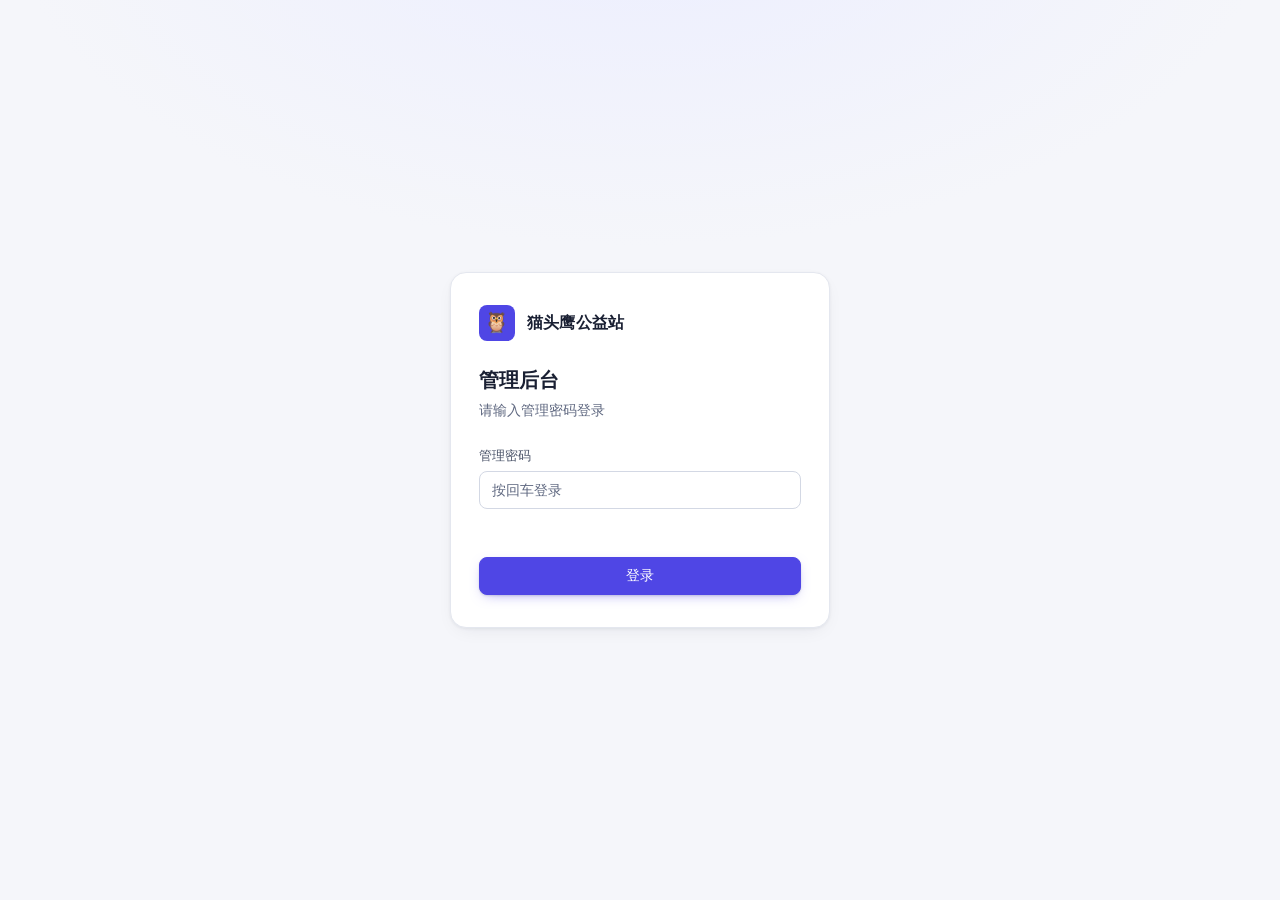
==== app/static/index.html @ 6a730e76 "fix(ui,bot): 修复移动端视口溢出排版、首页看板渲染与 Discord Bot 心跳浮点溢出" ====
<!doctype html>
<html lang="zh">
<head>
<meta charset="utf-8">
<meta name="viewport" content="width=device-width,initial-scale=1">
<meta name="color-scheme" content="light dark">
<link rel="icon" type="image/svg+xml" href="/favicon.svg">
<title>猫头鹰公益站 管理后台</title>
<style>
/* ===== Design tokens ===== */
:root{
  --bg:#f5f6fa; --surface:#ffffff; --surface-2:#f8f9fc; --surface-3:#eff1f7;
  --border:#e4e7ef; --border-strong:#d3d8e4;
  --text:#1a2033; --text-2:#4a5368; --muted:#5f6880;
  --accent:#4f46e5; --accent-hover:#4338ca; --accent-soft:#eceeff; --accent-text:#4338ca; --on-accent:#fff;
  --ok:#15803d; --ok-soft:#e6f6ec; --warn:#b45309; --warn-soft:#fef3dc; --bad:#c2263a; --bad-soft:#fdeaed;
  --info-soft:#eaf1fb; --on-bad:#fff; --toast-ok:#4ade80;
  --shadow-sm:0 1px 2px rgba(20,28,50,.05);
  --shadow:0 1px 3px rgba(20,28,50,.06),0 6px 20px -8px rgba(20,28,50,.10);
  --shadow-lg:0 24px 60px -12px rgba(15,20,40,.35);
  --overlay:rgba(15,20,35,.5);
  --radius:12px; --radius-sm:8px; --radius-lg:16px; --radius-xs:6px; --v5:#0f9b8e;
  --font:system-ui,-apple-system,"Segoe UI","PingFang SC","Hiragino Sans GB","Microsoft YaHei","Noto Sans CJK SC",sans-serif;
  --mono:ui-monospace,SFMono-Regular,Menlo,Consolas,monospace;
  color-scheme:light;
}
@media (prefers-color-scheme:dark){
  :root:not([data-theme="light"]){
    --bg:#0d1017; --surface:#151a25; --surface-2:#1a2030; --surface-3:#212839;
    --border:#252c3d; --border-strong:#323b52;
    --text:#e7eaf3; --text-2:#b4bcd0; --muted:#8c96ad;
    --accent:#818cf8; --accent-hover:#a5acff; --accent-soft:#222650; --accent-text:#b4bbff; --on-accent:#10122a;
    --ok:#4ade80; --ok-soft:#14301f; --warn:#fbbf24; --warn-soft:#38290c; --bad:#fb7185; --bad-soft:#3b1820;
    --info-soft:#17263d; --v5:#2dd4bf; --on-bad:#2a0a10; --toast-ok:#15803d;
    --shadow-sm:0 1px 2px rgba(0,0,0,.4); --shadow:0 1px 3px rgba(0,0,0,.4),0 8px 24px -10px rgba(0,0,0,.6);
    --shadow-lg:0 24px 60px -12px rgba(0,0,0,.7); --overlay:rgba(0,0,0,.65);
    color-scheme:dark;
  }
}
:root[data-theme="dark"]{
  --bg:#0d1017; --surface:#151a25; --surface-2:#1a2030; --surface-3:#212839;
  --border:#252c3d; --border-strong:#323b52;
  --text:#e7eaf3; --text-2:#b4bcd0; --muted:#8c96ad;
  --accent:#818cf8; --accent-hover:#a5acff; --accent-soft:#222650; --accent-text:#b4bbff; --on-accent:#10122a;
  --ok:#4ade80; --ok-soft:#14301f; --warn:#fbbf24; --warn-soft:#38290c; --bad:#fb7185; --bad-soft:#3b1820;
  --info-soft:#17263d; --v5:#2dd4bf; --on-bad:#2a0a10; --toast-ok:#15803d;
  --shadow-sm:0 1px 2px rgba(0,0,0,.4); --shadow:0 1px 3px rgba(0,0,0,.4),0 8px 24px -10px rgba(0,0,0,.6);
  --shadow-lg:0 24px 60px -12px rgba(0,0,0,.7); --overlay:rgba(0,0,0,.65);
  color-scheme:dark;
}

/* ===== Base ===== */
*{box-sizing:border-box}
html,body{overflow-x:hidden}
html{-webkit-text-size-adjust:100%}
body{margin:0;font-family:var(--font);background:var(--bg);color:var(--text);font-size:14px;line-height:1.55;
  -webkit-font-smoothing:antialiased;-moz-osx-font-smoothing:grayscale;text-rendering:optimizeLegibility}
button,input,select,textarea{font-family:inherit;font-size:inherit;color:inherit}
h1,h2,h3,p{margin:0}
h1,h2,h3{text-wrap:balance}
a{color:var(--accent-text);text-underline-offset:2px;transition:color .15s}
a:hover{color:var(--accent)}
[hidden]{display:none!important}
code{font-family:var(--mono);font-size:12px;background:var(--surface-3);padding:1px 5px;border-radius:4px}
.sr{position:absolute;width:1px;height:1px;overflow:hidden;clip:rect(0 0 0 0);white-space:nowrap}
.num{font-variant-numeric:tabular-nums}
.mono{font-family:var(--mono);font-size:12.5px}
.muted{color:var(--muted)}
.sm{font-size:12px}
[data-ic]{display:inline-flex;align-items:center;justify-content:center}
svg.ic{width:18px;height:18px;flex:none;stroke:currentColor;fill:none;stroke-width:1.8;stroke-linecap:round;stroke-linejoin:round}
:focus-visible{outline:2px solid var(--accent);outline-offset:2px}
::selection{background:color-mix(in srgb,var(--accent) 28%,transparent);color:var(--text)}
*{scrollbar-width:thin;scrollbar-color:var(--border-strong) transparent}
*::-webkit-scrollbar{width:10px;height:10px}
*::-webkit-scrollbar-thumb{background:var(--border-strong);border-radius:99px;border:3px solid var(--surface);background-clip:padding-box}
*::-webkit-scrollbar-thumb:hover{background:var(--muted);background-clip:padding-box}
*::-webkit-scrollbar-track{background:transparent}

/* ===== Forms ===== */
label,legend.label{display:block;font-size:12.5px;font-weight:500;color:var(--text-2);margin:0 0 6px;padding:0}
fieldset.fs{border:0;padding:0;margin:0 0 16px;min-width:0}
input,select,textarea{width:100%;background:var(--surface);border:1px solid var(--border-strong);border-radius:var(--radius-sm);
  padding:8px 12px;min-height:38px;outline:none;transition:border-color .15s, box-shadow .15s}
textarea{resize:vertical;line-height:1.5}
#announce{font-family:var(--mono);font-size:12.5px;line-height:1.6}
select{appearance:none;-webkit-appearance:none;padding-right:34px;cursor:pointer;
  background-image:url("data:image/svg+xml,%3Csvg xmlns='http://www.w3.org/2000/svg' viewBox='0 0 24 24' fill='none' stroke='%238c96ad' stroke-width='2' stroke-linecap='round' stroke-linejoin='round'%3E%3Cpath d='M6 9l6 6 6-6'/%3E%3C/svg%3E");
  background-repeat:no-repeat;background-position:right 10px center;background-size:16px}
input:focus,select:focus,textarea:focus{border-color:var(--accent);box-shadow:0 0 0 3px var(--accent-soft)}
input:hover:not(:focus):not(:disabled),select:hover:not(:focus):not(:disabled),textarea:hover:not(:focus):not(:disabled){border-color:var(--muted)}
input::placeholder,textarea::placeholder{color:var(--muted);opacity:1}
textarea:disabled{opacity:.5;cursor:not-allowed}
input[type=checkbox]{width:16px;height:16px;min-height:0;padding:0;accent-color:var(--accent);margin:2px 0 0;flex:none}
.field{margin-bottom:16px}
.hint{font-size:12px;color:var(--muted);margin-top:6px;line-height:1.6}
.form-grid{display:grid;grid-template-columns:repeat(2,minmax(0,1fr));gap:0 16px}
.check{display:flex;gap:10px;align-items:flex-start;padding:10px 12px;border:1px solid var(--border);border-radius:var(--radius-sm);
  background:var(--surface-2);margin-bottom:8px;font-size:13px;color:var(--text-2);cursor:pointer;line-height:1.5;transition:background .15s,border-color .15s}
.check:hover{border-color:var(--border-strong);background:var(--surface-3)}
.check:has(:focus-visible){outline:2px solid var(--accent);outline-offset:2px}
.check:has(:checked){border-color:color-mix(in srgb,var(--accent) 40%,var(--border));background:var(--accent-soft)}

/* ===== Buttons ===== */
.btn{display:inline-flex;align-items:center;justify-content:center;gap:6px;min-height:38px;padding:6px 14px;border-radius:var(--radius-sm);
  border:1px solid var(--border-strong);background:var(--surface);color:var(--text);font-weight:500;cursor:pointer;white-space:nowrap;
  transition:background .15s,border-color .15s,box-shadow .15s,transform .08s;box-shadow:var(--shadow-sm);-webkit-tap-highlight-color:transparent}
.btn:hover{background:var(--surface-2);border-color:var(--muted)}
.btn:active{transform:translateY(1px);box-shadow:none}
.btn:disabled{opacity:.5;cursor:not-allowed;transform:none;box-shadow:none}
.btn.primary{background:var(--accent);border-color:var(--accent);color:var(--on-accent);box-shadow:0 1px 2px rgba(20,28,50,.12),0 4px 14px -6px color-mix(in srgb,var(--accent) 60%,transparent)}
.btn.primary:hover{background:var(--accent-hover);border-color:var(--accent-hover);box-shadow:0 2px 4px rgba(20,28,50,.14),0 8px 22px -6px color-mix(in srgb,var(--accent) 70%,transparent)}
.btn.primary:focus-visible{outline-color:var(--on-accent);outline-offset:-3px}
.btn.danger{color:var(--bad);border-color:color-mix(in srgb,var(--bad) 40%,var(--border))}
.btn.danger:hover{background:var(--bad-soft);border-color:var(--bad)}
.btn.solid-danger{background:var(--bad);border-color:var(--bad);color:var(--on-bad)}
.btn.ghost{background:transparent;border-color:transparent;box-shadow:none;color:var(--text-2)}
.btn.ghost:hover{background:var(--surface-3)}
.btn.mini{min-height:28px;padding:2px 10px;font-size:12.5px;box-shadow:none}
.btn.icon{width:38px;padding:0}
.btn.mini.icon{width:28px;padding:0}
.btn.block{width:100%}

/* ===== Badges ===== */
.tag{display:inline-flex;align-items:center;gap:4px;padding:1px 9px;border-radius:999px;font-size:12px;font-weight:500;line-height:20px;white-space:nowrap;
  background:var(--surface-3);color:var(--text-2);font-variant-numeric:tabular-nums}
.tag.on{background:var(--ok-soft);color:var(--ok)}
.tag.off{background:var(--bad-soft);color:var(--bad)}
.tag.warn{background:var(--warn-soft);color:var(--warn)}
.chips-filter{display:flex;flex-wrap:wrap;gap:8px;margin:-4px 0 16px}
.fchip{border:1px solid var(--border);background:var(--surface);color:var(--text-2);border-radius:999px;padding:5px 12px;font-size:13px;cursor:pointer;min-height:32px;
  transition:background .15s,border-color .15s,color .15s;-webkit-tap-highlight-color:transparent}
.fchip .num{color:var(--muted);margin-left:2px;font-variant-numeric:tabular-nums}
.fchip:hover:not(.active):not(:disabled){border-color:var(--border-strong);background:var(--surface-2);color:var(--text)}
.fchip.active{background:var(--accent);border-color:var(--accent);color:var(--on-accent);box-shadow:0 2px 8px -3px color-mix(in srgb,var(--accent) 60%,transparent)}
.fchip.active .num{color:inherit;opacity:.85}
.fchip:disabled{opacity:.45;cursor:default}
.num.bad{color:var(--bad);font-weight:600}.num.warn{color:var(--warn);font-weight:600}
tr.muted td{opacity:.75}
tr.muted a{opacity:1}
.tag:empty{display:none}
.tag.info{background:var(--accent-soft);color:var(--accent-text)}
.seg-ic{display:flex;gap:4px;flex-wrap:wrap}
.seg-ic .btn.on{background:var(--accent-soft);color:var(--accent-text);border-color:var(--accent)}
.tag.dim{background:var(--surface-3);color:var(--muted)}
.dot{width:7px;height:7px;border-radius:50%;background:currentColor;flex:none}

/* ===== Login ===== */
#login{min-height:100vh;width:100%;display:flex;align-items:center;justify-content:center;padding:20px;
  background:radial-gradient(900px 480px at 50% -10%,var(--accent-soft),transparent 70%),var(--bg);box-sizing:border-box}
.login-card{width:100%;max-width:380px;background:var(--surface);border:1px solid var(--border);border-radius:var(--radius-lg);padding:32px 28px;box-shadow:var(--shadow);box-sizing:border-box;margin:0 auto}
@media (max-width:480px){
  #login{padding:16px}
  .login-card{padding:24px 20px;max-width:340px}
}
.brand{display:flex;align-items:center;gap:12px;font-weight:700;font-size:16px;letter-spacing:.2px}
.brand-mark{width:36px;height:36px;border-radius:var(--radius-sm);background:var(--accent);color:var(--on-accent);display:grid;place-items:center;font-size:20px}
.login-card h1{font-size:20px;margin:24px 0 4px}
.login-card .sub{color:var(--muted);margin-bottom:24px}
.err{color:var(--bad);font-size:13px;min-height:20px;margin:4px 0 12px}

/* ===== Shell ===== */
#app{display:none}
.shell{display:grid;grid-template-columns:240px minmax(0,1fr);min-height:100vh}
.sidebar{position:sticky;top:0;height:100vh;background:var(--surface);border-right:1px solid var(--border);
  display:flex;flex-direction:column;padding:16px 12px;gap:8px;z-index:30}
.sidebar .brand{padding:8px 12px 16px}
.nav{display:flex;flex-direction:column;gap:2px;overflow-y:auto;min-height:0}
.nav-label{font-size:11px;text-transform:uppercase;letter-spacing:.08em;color:var(--muted);padding:12px 12px 6px}
.nav button,.nav .nav-link{display:flex;text-decoration:none;align-items:center;gap:12px;width:100%;text-align:left;border:0;background:none;color:var(--text-2);
  padding:9px 12px;border-radius:var(--radius-sm);cursor:pointer;font-weight:500;position:relative;
  transition:background .15s,color .15s,box-shadow .15s}
.nav button:hover,.nav .nav-link:hover{background:var(--surface-3);color:var(--text)}
.nav button:active{transform:translateY(.5px)}
.nav button.active{background:var(--accent-soft);color:var(--accent-text);box-shadow:inset 3px 0 0 var(--accent)}
.side-foot{margin-top:auto;display:flex;flex-direction:column;gap:4px;border-top:1px solid var(--border);padding-top:12px}
.side-foot button{display:flex;align-items:center;gap:12px;border:0;background:none;color:var(--text-2);padding:9px 12px;border-radius:var(--radius-sm);cursor:pointer;font-weight:500;width:100%;transition:background .15s,color .15s}
.side-foot button:hover{background:var(--surface-3);color:var(--text)}
.topbar{display:none}
.scrim{display:none}
.content{min-width:0;padding:32px 40px 64px;overflow-x:clip}
.page{max-width:1120px;margin:0 auto}
.page-head{display:flex;align-items:flex-end;gap:16px;flex-wrap:wrap;margin-bottom:24px}
.page-head .ttl{flex:1;min-width:200px}
.page-head h1{font-size:24px;letter-spacing:-.01em;line-height:1.3}
.page-head p{color:var(--muted);margin-top:4px}
.page-head .tools{display:flex;gap:8px;align-items:center;flex-wrap:wrap}

/* ===== Cards ===== */
.card{background:var(--surface);border:1px solid var(--border);border-radius:var(--radius);box-shadow:var(--shadow-sm)}
.panel{padding:24px;margin-bottom:24px}
.panel.tight{padding:16px}
.panel-head{display:flex;align-items:center;gap:12px;flex-wrap:wrap;margin-bottom:16px}
.panel-head h2{font-size:15px;font-weight:600;flex:1;min-width:140px}
.panel-head .desc{flex-basis:100%;color:var(--muted);font-size:12.5px;margin-top:-8px;order:9}
.panel-head > div > .desc{margin-top:2px}   /* 标题和说明包在一个 div 里时不再往上拉，否则压住标题（状态码分布，10/11） */
.stats{display:grid;grid-template-columns:repeat(auto-fit,minmax(200px,1fr));gap:16px;margin-bottom:24px}
.stat{padding:16px 20px}
.stat .k{font-size:12.5px;color:var(--muted);display:flex;align-items:center;gap:6px}
.stat .v{font-size:26px;font-weight:650;margin-top:6px;letter-spacing:-.01em;font-variant-numeric:tabular-nums;line-height:1.2}
.stat .v small{font-size:13px;font-weight:400;color:var(--muted)}
.stat .sub{font-size:12px;color:var(--muted);margin-top:6px;line-height:1.6}
.two-col{display:grid;grid-template-columns:minmax(0,3fr) minmax(0,2fr);gap:24px;margin-bottom:24px;align-items:stretch}
.two-col>.panel{margin-bottom:0}

.bar{height:8px;border-radius:99px;background:var(--surface-3);overflow:hidden}
.bar>i{display:block;height:100%;border-radius:99px;background:var(--accent);transition:width .4s}
.bar.ok>i{background:var(--ok)} .bar.warn>i{background:var(--warn)} .bar.bad>i{background:var(--bad)}

/* chart */
.chart{display:flex;align-items:stretch;gap:12px;height:176px}
.chart .col{flex:1;display:flex;flex-direction:column;align-items:center;gap:6px;min-width:0}
.chart .track{flex:1;width:100%;display:flex;align-items:flex-end;justify-content:center}
.chart .fill{width:min(44px,70%);background:var(--accent);opacity:.85;border-radius:6px 6px 2px 2px;transition:height .4s,opacity .2s}
.chart .col:hover .fill{opacity:1}
.chart .lb{font-size:11.5px;color:var(--muted);font-variant-numeric:tabular-nums;white-space:nowrap}
.chart .val{font-size:12px;font-weight:600;font-variant-numeric:tabular-nums}
.chart24{display:flex;align-items:stretch;gap:2px;height:118px;margin:2px 0 14px}
.chart24 .col{flex:1;min-width:0;display:flex;flex-direction:column;align-items:center;gap:3px}
.chart24 .track{flex:1;width:100%;display:flex;align-items:flex-end;justify-content:center}
.chart24 .stk{width:68%;min-width:3px;display:flex;flex-direction:column-reverse;border-radius:3px 3px 0 0;overflow:hidden;min-height:2px;transition:height .3s}
.chart24 .stk .ok{background:var(--accent)}
.chart24 .stk .er{background:var(--bad);opacity:.85}
.chart24 .hh{font-size:10px;color:var(--muted);height:12px;line-height:12px;font-variant-numeric:tabular-nums}

/* status panel */
.status-list{display:flex;flex-direction:column}
.status-row{display:flex;gap:12px;align-items:flex-start;padding:12px 0;border-bottom:1px solid var(--border)}
.status-row:first-child{padding-top:0}
.status-row:last-child{border-bottom:0;padding-bottom:0}
.status-row .ico{width:32px;height:32px;border-radius:8px;display:grid;place-items:center;background:var(--surface-3);color:var(--text-2);flex:none}
.status-row .ico.ok{background:var(--ok-soft);color:var(--ok)}
.status-row .ico.warn{background:var(--warn-soft);color:var(--warn)}
.status-row .body{flex:1;min-width:0}
.status-row .t{font-weight:600;display:flex;align-items:center;gap:8px;flex-wrap:wrap}
.status-row .d{font-size:12.5px;color:var(--muted);margin-top:2px;line-height:1.6}

/* notice */
.notice{display:flex;gap:12px;align-items:flex-start;padding:12px 16px;border-radius:var(--radius-sm);background:var(--warn-soft);color:var(--warn);
  margin-bottom:24px;font-size:13px;white-space:pre-line;line-height:1.7;border:1px solid color-mix(in srgb,var(--warn) 30%,transparent)}

/* upstream pool */
.token{border:1px solid var(--border);border-radius:var(--radius-sm);padding:16px;background:var(--surface-2);margin-bottom:16px}
.token:last-child{margin-bottom:0}
.token-head{display:flex;align-items:center;gap:8px;flex-wrap:wrap}
.token-head .mono{font-weight:600;font-size:13px}
.token-head .sp{flex:1}
.token-meta{font-size:12.5px;color:var(--muted);margin:8px 0 16px}
.token-ctrls{display:grid;grid-template-columns:repeat(2,minmax(0,1fr));gap:16px}
.ctrl label{margin-bottom:6px}
.ctrl .line{display:flex;gap:8px}
.ctrl .line input{max-width:120px}
.ctrl .hint{margin-top:6px}

/* ===== Tables ===== */
.table-wrap{overflow:auto;border:1px solid var(--border);border-radius:var(--radius-sm);max-height:70vh;background:var(--surface)}
table{width:100%;border-collapse:separate;border-spacing:0}
th,td{text-align:left;padding:14px 12px;border-bottom:1px solid var(--border);vertical-align:top;transition:background .12s}
thead th{position:sticky;top:0;z-index:2;background:var(--surface-2);color:var(--muted);font-weight:600;font-size:11.5px;letter-spacing:.03em;white-space:nowrap;border-bottom:1px solid var(--border-strong)}
tbody tr:last-child td{border-bottom:0}
tbody tr:hover td{background:var(--surface-2)}
th.num,td.num{text-align:right;white-space:nowrap;font-variant-numeric:tabular-nums}
td.t,th.t{white-space:nowrap;width:104px;font-variant-numeric:tabular-nums}
td.st{width:72px}
td.act,th.act{width:1%;white-space:nowrap;text-align:right}
td.nw,th.nw{white-space:nowrap}
/* Bug 追踪：给「内容」列一个下限、让「来源」换行，避免中文被挤成一字一行 */
.rt th.bug-content,.rt td.bug-content{min-width:240px}
.rt td.bug-content summary{overflow-wrap:anywhere;line-height:1.55;cursor:pointer}
.rt th.bug-src,.rt td.bug-src{min-width:132px;max-width:170px;white-space:normal;overflow-wrap:anywhere;font-size:12px;color:var(--text-2)}
.bug-detail{white-space:pre-wrap;font-size:12px;max-height:320px;overflow:auto;margin:6px 0 0;color:var(--text-2);background:var(--surface-2);border:1px solid var(--border);border-radius:var(--radius-sm);padding:8px 10px}
.tri{white-space:nowrap}
.rt td.clip{max-width:260px;overflow:hidden;text-overflow:ellipsis;white-space:nowrap}
.detail{max-width:360px;overflow-wrap:anywhere;font-size:12.5px}
td [data-act="feat-logs"]{text-decoration:underline dotted;text-underline-offset:3px}
.tri .num{display:inline-block;min-width:3ch;text-align:right}
td .stack{display:flex;flex-direction:column;gap:2px}
td .tags{display:flex;gap:4px;flex-wrap:wrap;margin-top:6px}
.actions{display:flex;gap:6px;flex-wrap:wrap;min-width:150px;max-width:210px}
.empty-cell{text-align:center!important;color:var(--muted);padding:32px 16px!important}
.pager{display:flex;align-items:center;justify-content:flex-end;gap:8px;margin-top:16px;flex-wrap:wrap}
.pager .info{color:var(--muted);font-size:12.5px}
.pager .pg-nav{margin-left:auto}
.search{position:relative;flex:1;min-width:200px;max-width:360px}
.search svg{position:absolute;left:12px;top:10px;color:var(--muted)}
.search input{padding-left:38px}
.member-grid{display:block}
@keyframes pulse{0%{box-shadow:0 0 0 0 color-mix(in srgb,var(--ok) 50%,transparent)}70%,100%{box-shadow:0 0 0 7px transparent}}
/* 每页标题下的一句话状态：圆点颜色 = 好 / 注意 / 要处理 */
.warn-text{color:var(--warn)}
/* 状态码分布：2xx 绿、4xx 琥珀、5xx 红；每行一个状态码 + 次数 + 含义 + 占比 */
.sc-list{display:flex;flex-direction:column;gap:4px}
.sc-tools{display:flex;gap:8px;flex-wrap:wrap;align-items:center}
.seg{display:inline-flex;padding:2px;gap:2px;border:1px solid var(--border);border-radius:9px;background:var(--surface-2)}
.seg button{appearance:none;border:0;background:transparent;color:var(--muted);font:inherit;font-size:12.5px;line-height:1;padding:6px 10px;border-radius:7px;cursor:pointer;white-space:nowrap}
.seg button:hover{color:var(--text)}
.seg button.on{background:var(--accent-soft);color:var(--accent-text);font-weight:600}
.sc-list.busy{opacity:.55;transition:opacity .15s}
.sc-row{display:grid;grid-template-columns:76px minmax(0,1fr) auto;gap:4px 14px;align-items:center;padding:8px 4px;border-bottom:1px solid var(--border)}
.sc-row:last-child{border-bottom:0}
.sc-pill{justify-self:start;min-width:48px;white-space:nowrap;line-height:15px;text-align:center;font:600 13px var(--mono);padding:4px 10px;border-radius:999px;font-variant-numeric:tabular-nums}
.sc-pill.c2{background:var(--ok);color:#fff}.sc-pill.c3{background:var(--surface-3);color:var(--text-2)}.sc-pill.c4{background:var(--warn);color:#fff}.sc-pill.c5{background:var(--bad);color:#fff}
:root[data-theme="dark"] .sc-pill.c2,:root[data-theme="dark"] .sc-pill.c4,:root[data-theme="dark"] .sc-pill.c5{color:#10131c}
@media (prefers-color-scheme: dark){:root:not([data-theme="light"]) .sc-pill.c2,:root:not([data-theme="light"]) .sc-pill.c4,:root:not([data-theme="light"]) .sc-pill.c5{color:#10131c}}
.sc-main{min-width:0}
.sc-n{font-size:15px;font-weight:600;font-variant-numeric:tabular-nums}
.sc-m{font-size:12.5px;color:var(--muted);margin-left:8px}
.sc-pct{font-size:14px;color:var(--text-2);font-variant-numeric:tabular-nums;text-align:right;min-width:52px}
.sc-bar{grid-column:2/4;height:4px;border-radius:2px;background:var(--surface-3);overflow:hidden;margin-top:-2px}
.sc-bar i{display:block;height:100%;border-radius:2px}
.sc-bar i.c2{background:var(--ok)}.sc-bar i.c4{background:var(--warn)}.sc-bar i.c5{background:var(--bad)}
@media (max-width:560px){.sc-m{display:block;margin-left:0}}
/* 总览：结论卡 */
.ovv{display:flex;flex-direction:column;gap:14px;margin-bottom:20px}
.ovv-h{display:flex;gap:12px;align-items:flex-start}
.ovv-h i{width:12px;height:12px;border-radius:50%;background:var(--muted);flex:none;margin-top:8px}
.ovv[data-tone=ok] .ovv-h i{background:var(--ok);animation:pulse 2.4s infinite}
.ovv[data-tone=warn] .ovv-h i{background:var(--warn)}.ovv[data-tone=bad] .ovv-h i{background:var(--bad)}
.ovv h2{font-size:20px;letter-spacing:-.01em;margin:0}
.ovv p{margin:2px 0 0;color:var(--text-2);font-size:13.5px}
.stat.hot .v{color:var(--warn)}
#ovCards{grid-template-columns:repeat(4,minmax(0,1fr))}
@media (max-width:900px){#ovCards{grid-template-columns:repeat(2,minmax(0,1fr))}}
details.fold>summary{list-style:none;cursor:pointer;margin:0}
details.fold>summary::-webkit-details-marker{display:none}
details.fold>summary h2::before{content:"›";display:inline-block;margin-right:8px;transition:transform .15s;color:var(--muted)}
details.fold[open]>summary h2::before{transform:rotate(90deg)}
details.fold[open]>summary{margin-bottom:14px}
/* 成员页 v2：结论 → 要处理 → 今天 / 设置 / 资料 → 操作 */
.fchip.hot:not(.active){border-color:color-mix(in srgb,var(--warn) 45%,transparent);color:var(--warn);background:var(--warn-soft)}
.fsel{width:auto;min-height:28px;padding:3px 28px 3px 10px;font-size:12.5px;border-radius:999px;color:var(--text-2)}
.fsel.active{border-color:var(--accent);color:var(--accent-text);background-color:var(--accent-soft)}
.msub{font-size:12px;color:var(--muted);display:flex;gap:6px;align-items:center;min-height:18px}
.mtable td.mtoday{width:250px}
.mtable td.mstat{width:110px}
.tb{display:grid;grid-template-columns:34px 90px auto;gap:8px;align-items:center;font-size:12px;line-height:1.7}
.tb-l{color:var(--muted)}
.tb-b{height:5px;border-radius:3px;background:var(--surface-3);overflow:hidden}
.tb-b i{display:block;height:100%;background:var(--accent);border-radius:3px}
.tb.v5 .tb-b i{background:var(--v5)}
.mx2{display:flex;flex-direction:column;gap:16px;max-width:1100px}
.mx-vt{margin:0;font-size:16px;font-weight:600;line-height:1.4}
.mx-vs{margin:4px 0 0;font-size:13px;color:var(--text-2)}
.mx-sec{border-top:1px solid var(--border);padding-top:14px}
.mx-sec h4,.mx-cols h4{font-size:12px;font-weight:600;color:var(--muted);margin:0 0 10px;letter-spacing:.02em;display:flex;gap:6px;align-items:baseline}
.h4-note{font-weight:500;color:var(--text-2)}
.issues{display:flex;flex-direction:column;gap:8px}
.issue{display:flex;gap:12px;align-items:center;justify-content:space-between;flex-wrap:wrap;padding:10px 12px;border-radius:var(--radius-sm);border:1px solid}
.issue.warn{background:var(--warn-soft);border-color:color-mix(in srgb,var(--warn) 30%,transparent)}
.issue.bad{background:var(--bad-soft);border-color:color-mix(in srgb,var(--bad) 30%,transparent)}
.issue.info{background:var(--surface);border-color:var(--border)}
.is-t{display:flex;flex-direction:column;min-width:0;flex:1 1 260px;font-size:13px}
.issue.warn .is-t b{color:var(--warn)}.issue.bad .is-t b{color:var(--bad)}
.is-t b{font-weight:600}.is-t span{color:var(--text-2);font-size:12.5px}
.is-a{display:flex;gap:6px;flex-wrap:wrap}
.mx-cols{display:grid;grid-template-columns:repeat(3,minmax(0,1fr));gap:20px 28px}
@media (max-width:1000px){.mx-cols{grid-template-columns:1fr 1fr}}
@media (max-width:640px){.mx-cols{grid-template-columns:1fr}}
.meters{display:flex;flex-direction:column;gap:10px}
.mt-l{display:flex;justify-content:space-between;font-size:12.5px;color:var(--text-2);margin-bottom:4px}
.mt-l .num{color:var(--text);font-weight:600}
.mt-b{height:6px;border-radius:3px;background:var(--surface-3);overflow:hidden}
.mt-b i{display:block;height:100%;background:var(--accent);border-radius:3px}
.meter.v5 .mt-b i{background:var(--v5)}.meter.an .mt-b i{background:var(--warn)}
.mx-adj{margin-top:10px}.mx-adj>summary,.tag-new>summary{list-style:none;display:inline-flex}
.mx-adj>summary::-webkit-details-marker,.tag-new>summary::-webkit-details-marker{display:none}
.mx-adj-in{margin-top:10px;padding:12px;border:1px solid var(--border);border-radius:var(--radius-sm);background:var(--surface);display:flex;flex-direction:column;gap:8px;align-items:flex-start}
.mx-adj-in .mx-perm{width:100%;margin:0}
.keyline{display:flex;align-items:center;gap:4px;flex-wrap:wrap}
.tag-new{display:inline-block}.tag-new[open]{display:block;width:100%}
.mx-foot{display:flex;gap:8px;align-items:center;flex-wrap:wrap;border-top:1px solid var(--border);padding-top:14px}
.mx-foot .sp{flex:1}
.danger-text{color:var(--bad)}
.mx-more .menu-pop{right:0;left:auto;bottom:calc(100% + 6px);top:auto}
.mx-more .chev,.mx-more summary .ic{transform:rotate(90deg);width:14px;height:14px}
.mtable td{vertical-align:middle;padding-top:10px;padding-bottom:10px}
.mtable tr.dim>td:not(.mact){opacity:.55}
.mtable td,.mtable th{padding-left:12px;padding-right:12px}
.mtable tr.mr{cursor:pointer}
.mtable td.mtime{white-space:nowrap;color:var(--text-2);font-size:12.5px;width:96px}
.mtable td.mtoday{width:220px}
#memberFilter .fchip{min-height:28px;padding:3px 10px;font-size:12.5px}
.mrow{display:flex;gap:10px;align-items:center;min-width:0}
.avatar.sm{width:28px;height:28px;font-size:12px;flex:none;border-radius:8px}
.avatar.sm .av{width:28px;height:28px}
.mn{font-weight:600;white-space:nowrap;overflow:hidden;text-overflow:ellipsis;max-width:260px}
.mn .muted{font-weight:400;font-size:12px}
.mf{font-size:11px;line-height:1.6;padding:1px 8px;border-radius:999px;background:var(--surface-3);color:var(--text-2);white-space:nowrap}
.mf.new{background:var(--accent-soft);color:var(--accent-text)}
.mf.info{background:var(--accent-soft);color:var(--accent-text)}
.mf.warn{background:var(--warn-soft);color:var(--warn)}
.mf.bad{background:var(--bad-soft);color:var(--bad)}
.mf.ok{background:var(--ok-soft);color:var(--ok)}
.mf.tag{background:var(--surface-3);color:var(--text);box-shadow:inset 0 0 0 1px var(--accent)}   /* 手动标签：站长 / 运维打的，只在后台显示 */
.tag-row{display:flex;flex-wrap:wrap;gap:6px;align-items:center}
.tag-row .mf{display:inline-flex;align-items:center;gap:4px}
.tag-row .mf button{border:0;background:none;color:inherit;cursor:pointer;padding:0 0 0 2px;font-size:12px;line-height:1;opacity:.7}
.tag-row .mf button:hover{opacity:1}
.tag-add{display:flex;flex-wrap:wrap;gap:6px;margin-top:6px}
.tag-add input{min-width:0;flex:1 1 110px;font-size:12.5px;padding:4px 8px}
.mact{white-space:nowrap;text-align:right;width:1%}
.mact>*{vertical-align:middle}
.mact .menu{display:inline-block}
.mx-arrow{transition:transform .15s;color:var(--muted)}
.mx-arrow svg.ic{width:16px;height:16px}
.mx-arrow[aria-expanded="true"]{transform:rotate(90deg)}
.psel{font-size:12.5px;padding:4px 8px;min-height:30px;border-radius:6px;width:100%}
tr.mx>td{background:var(--surface-2);padding:16px 18px 18px;cursor:default}
.mtable tbody tr.mx:hover td{background:var(--surface-2)}
tr.mr.open>td{background:var(--surface-2);border-bottom-color:transparent}
.mod.off{opacity:.65}.mod-checks{display:flex;flex-wrap:wrap;gap:6px;margin:10px 0}.bad-text{color:var(--bad)}
.mod-runs{display:flex;gap:2px;margin-top:4px}.mod-runs i{flex:1;max-width:14px;height:18px;border-radius:2px;background:var(--surface-3)}
.mod-runs i.ok{background:var(--ok)}.mod-runs i.warn{background:var(--warn)}.mod-runs i.bad{background:var(--bad)}
.mod-check{display:flex;flex-wrap:wrap;gap:4px 8px;align-items:baseline;padding:8px 0;border-top:1px solid var(--border);font-size:13.5px}
.mod-check:first-of-type{margin-top:8px}.mod-ev{flex-basis:100%;font-size:12.5px;color:var(--text-2);white-space:pre-wrap}
.mod-kv{margin-top:10px}.mod-kv dd .muted{margin-left:4px}
.mod .kv{margin-bottom:6px}
.share-ev h5{font-size:12px;font-weight:600;color:var(--muted);margin:4px 0 8px}.share-ev .table-wrap{max-height:280px;overflow:auto;margin-bottom:12px}
.kv{display:grid;grid-template-columns:auto minmax(0,1fr);gap:6px 14px;font-size:12.5px;margin:0}
.kv dt{color:var(--muted);white-space:nowrap}
.kv dd{margin:0;min-width:0;overflow-wrap:anywhere;font-variant-numeric:tabular-nums}
.keyline{display:flex;align-items:center;gap:6px;flex-wrap:wrap;margin-bottom:10px}
.keyline .mono{background:var(--surface);border:1px solid var(--border);border-radius:6px;padding:3px 8px;white-space:nowrap}
.mx-perm{display:grid;grid-template-columns:1fr 1fr;gap:8px;margin-bottom:10px}
.mtools{display:flex;flex-wrap:wrap;gap:10px;align-items:center;margin-bottom:14px}
.mtools .search{flex:0 1 260px}
.mtools .chips-filter{margin:0}
th.sortable{cursor:pointer;user-select:none}
th.sortable::after{content:"↕";opacity:.35;margin-left:4px}
th.sortable.on::after{content:"↓";opacity:1}
th.sortable.on.asc::after{content:"↑"}
th.sortable:hover{color:var(--text)}
th.sortable.on{color:var(--text)}
.nav-badge{margin-left:auto;min-width:18px;height:18px;padding:0 5px;border-radius:9px;background:var(--bad);color:var(--on-bad);font-size:11px;font-weight:600;font-variant-numeric:tabular-nums;display:inline-grid;place-items:center;box-shadow:0 0 0 3px var(--surface)}
.mwrap{overflow:visible;max-height:none}
.mtable .menu-pop{bottom:auto;top:calc(100% + 6px)}
.menu-pop a{display:block;padding:8px 10px;border-radius:6px;color:var(--text);font-weight:500;white-space:nowrap;text-decoration:none}
.menu-pop a:hover{background:var(--surface-3)}
.member{padding:20px;display:flex;flex-direction:column;gap:16px;transition:border-color .15s,box-shadow .15s}
.member:hover{border-color:var(--border-strong);box-shadow:var(--shadow)}
.member.dim{background:var(--surface-2)}
.avatar{position:relative;overflow:hidden}
.avatar.dc{border-radius:50%}
.avatar img{position:absolute;inset:0;width:100%;height:100%;object-fit:cover;display:block}
details.menu{position:relative}
details.menu>summary{list-style:none;cursor:pointer}
details.menu>summary::-webkit-details-marker{display:none}
.menu-pop{position:absolute;right:0;bottom:calc(100% + 6px);z-index:10;min-width:210px;background:var(--surface);border:1px solid var(--border-strong);
  border-radius:var(--radius-sm);box-shadow:var(--shadow-lg);padding:4px;display:flex;flex-direction:column}
.menu-pop button{border:0;background:none;text-align:left;padding:8px 10px;border-radius:6px;cursor:pointer;color:var(--text);font-weight:500;white-space:nowrap}
.menu-pop button:hover{background:var(--surface-3)}
.menu-pop button.danger{color:var(--bad)}
.menu-pop button:not(.danger)+button.danger{margin-top:4px;border-top:1px solid var(--border);border-radius:0 0 6px 6px;padding-top:10px}
.menu-pop button.danger:hover{background:var(--bad-soft)}
.pwbox{display:flex;gap:8px}
.pwbox .btn{min-width:56px}
.ok-msg{color:var(--ok);background:var(--ok-soft);border-radius:var(--radius-sm);padding:10px 14px;margin-bottom:12px;font-size:13px}
.sumline{display:flex;align-items:center;gap:12px;flex-wrap:wrap}
.sumline .body{flex:1;min-width:200px}
.avatar{width:40px;height:40px;border-radius:12px;background:var(--accent-soft);color:var(--accent-text);display:grid;place-items:center;font-weight:700;font-size:16px;flex:none}
.quota .row{display:flex;justify-content:space-between;font-size:12.5px;margin-bottom:6px;color:var(--text-2)}
.quota .row b{color:var(--text);font-weight:600}

/* ===== Audit gallery ===== */
.gallery{display:grid;grid-template-columns:repeat(auto-fill,minmax(260px,1fr));gap:16px}
.shot{display:flex;flex-direction:column;overflow:hidden}
.thumb{position:relative;aspect-ratio:4/3;background:var(--surface-3);display:grid;place-items:center;border:0;padding:0;cursor:zoom-in;width:100%;color:var(--muted);overflow:hidden}
.thumb img{width:100%;height:100%;object-fit:cover;display:block;transition:transform .25s ease}
.thumb:hover img{transform:scale(1.045)}
.thumb.none{cursor:default}
.thumb .zoom{position:absolute;right:8px;bottom:8px;background:rgba(10,12,20,.6);color:#fff;border-radius:8px;padding:4px;opacity:0;transition:opacity .15s;display:grid}
.thumb:hover .zoom,.thumb:focus-visible .zoom{opacity:1}
@media (hover:none){.thumb .zoom{opacity:.85}}
.thumb.none .zoom{display:none}
.shot-params{font-size:11.5px;color:var(--muted);margin-top:4px;word-break:break-all}
/* 有原图的卡片：按原图比例整张显示，文字和按钮半透明叠在图片底部（图上永远是深色渐变 + 白字，与主题无关） */
.gallery{align-items:start}
.gallery:not(.list) .shot.ov{position:relative;background:#0b0d14}
.gallery:not(.list) .shot.ov .thumb{aspect-ratio:auto;height:100%;position:absolute;inset:0}
.gallery:not(.list) .shot.ov .thumb img{object-fit:contain}
.gallery:not(.list) .shot.ov .thumb:hover img{transform:none}
.gallery:not(.list) .shot.ov .thumb .zoom{top:8px;bottom:auto}
.gallery:not(.list) .shot.ov .shot-body{position:absolute;left:0;right:0;bottom:0;flex:none;gap:6px;padding:40px 12px 12px;pointer-events:none;
  max-height:100%;overflow:auto;color:#fff;background:linear-gradient(to bottom,rgba(8,10,16,0) 0,rgba(8,10,16,.55) 34px,rgba(8,10,16,.78) 100%);
  text-shadow:0 1px 2px rgba(0,0,0,.6);transition:background .2s}
.gallery:not(.list) .shot.ov .shot-body>*{pointer-events:auto}
.gallery:not(.list) .shot.ov:hover .shot-body,.gallery:not(.list) .shot.ov:focus-within .shot-body{background:linear-gradient(to bottom,rgba(8,10,16,0) 0,rgba(8,10,16,.72) 34px,rgba(8,10,16,.9) 100%)}
.gallery:not(.list) .shot.ov .shot-top .who,.gallery:not(.list) .shot.ov .prompt{color:#fff}
.gallery:not(.list) .shot.ov .shot-meta,.gallery:not(.list) .shot.ov .shot-params,.gallery:not(.list) .shot.ov details.neg{color:rgba(255,255,255,.72)}
.gallery:not(.list) .shot.ov details.neg div{color:rgba(255,255,255,.88)}
.gallery:not(.list) .shot.ov .prompt{-webkit-line-clamp:2;font-size:12.5px}
.gallery:not(.list) .shot.ov .btn.mini{background:rgba(255,255,255,.14);border-color:rgba(255,255,255,.22);color:#fff;backdrop-filter:blur(6px);-webkit-backdrop-filter:blur(6px)}
.gallery:not(.list) .shot.ov .btn.mini:hover{background:rgba(255,255,255,.26)}
/* 能悬停的设备：默认只露名字、状态、一行提示词和按钮，尽量少挡图；悬停 / 键盘聚焦时再展开模型、负面、参数 */
@media (hover:hover){
  .gallery:not(.list) .shot.ov .prompt:not(.open){-webkit-line-clamp:1}
  .gallery:not(.list) .shot.ov:not(:hover):not(:focus-within) :is(.shot-meta,details.neg,.shot-params){display:none}
}
.gallery.list .shot.ov{aspect-ratio:auto!important}   /* 列表视图仍是小方图 + 右侧文字 */
.gallery.large{grid-template-columns:repeat(auto-fill,minmax(360px,1fr))}
.gallery.list{display:flex;flex-direction:column;gap:8px}
.gallery.list .shot{flex-direction:row;align-items:stretch}
.gallery.list .thumb{width:120px;flex:none;aspect-ratio:1/1}
.gallery.list .shot-body{flex:1;min-width:0;padding:10px 12px}
.gallery.list .prompt{-webkit-line-clamp:2}
.pg-nav{display:flex;gap:4px;flex-wrap:wrap;align-items:center}
.btn.mini.pg{min-width:30px;padding:4px 7px}
.btn.mini.pg.on{background:var(--accent);border-color:var(--accent);color:var(--on-accent)}
.pg-dots{color:var(--muted);padding:0 2px}
.pg-jump{display:inline-flex;align-items:center;gap:4px;color:var(--muted);font-size:12.5px}
.pg-jump input{width:56px;min-height:30px;padding:4px 6px;text-align:center}
.pager{gap:12px}
.pg-nav{gap:2px}
.pg{appearance:none;min-width:32px;height:32px;padding:0 8px;border:1px solid transparent;border-radius:8px;background:transparent;color:var(--text-2);font:inherit;font-size:13px;font-variant-numeric:tabular-nums;cursor:pointer;display:inline-flex;align-items:center;justify-content:center}
.pg:hover:not(:disabled){background:var(--surface-2)}
.pg.on{border-color:var(--accent);color:var(--accent-text);background:var(--accent-soft);font-weight:600}
.pg:disabled{opacity:.35;cursor:default}
.pg .ic{width:16px;height:16px}
.pg-size{display:inline-flex;align-items:center;gap:6px;color:var(--muted);font-size:12.5px}
.pg-size select{width:auto;min-height:30px;padding:3px 26px 3px 8px;font-size:12.5px}
.qctl{display:flex;align-items:center;gap:10px;flex-wrap:wrap}
.qctl-l{font-size:12.5px;color:var(--muted)}
.qctl-v{font-size:12.5px;color:var(--text-2)}
.msgbox{width:100%;min-height:200px;font:13px/1.65 var(--mono);white-space:pre-wrap;resize:vertical}
.msg-acts{display:flex;gap:8px;justify-content:flex-end;margin-top:10px;flex-wrap:wrap}
.shot-body{padding:16px;display:flex;flex-direction:column;gap:12px;flex:1}
.shot-top{display:flex;align-items:center;gap:8px;justify-content:space-between}
.shot-top .who{font-weight:600;overflow:hidden;text-overflow:ellipsis;white-space:nowrap}
.shot-meta{font-size:12px;color:var(--muted);display:flex;gap:6px;flex-wrap:wrap;align-items:center}
.shot-meta .mono{font-size:11.5px}
.shot-meta>span+span::before{content:"·";margin-right:6px}
.prompt{font-size:13px;line-height:1.55;color:var(--text);display:-webkit-box;-webkit-line-clamp:3;-webkit-box-orient:vertical;overflow:hidden;
  overflow-wrap:anywhere;cursor:pointer;white-space:pre-wrap}
.prompt.open{display:block;-webkit-line-clamp:unset;max-height:260px;overflow:auto}
.prompt.empty{color:var(--muted);cursor:default;font-style:italic}
.shot-actions{display:flex;gap:8px;align-items:center;margin-top:auto}
details.neg{font-size:12.5px;color:var(--muted)}
details.neg summary{cursor:pointer;user-select:none}
details.neg div{margin-top:6px;white-space:pre-wrap;overflow-wrap:anywhere;max-height:140px;overflow:auto;color:var(--text-2)}

.empty{text-align:center;padding:64px 24px;color:var(--muted)}
.empty .ico{width:56px;height:56px;border-radius:16px;background:var(--surface-3);display:grid;place-items:center;margin:0 auto 16px;color:var(--muted)}
.empty .ico svg{width:26px;height:26px}
.empty h3{color:var(--text);font-size:16px;margin-bottom:6px}
.empty p{max-width:420px;margin:0 auto;line-height:1.7}

/* skeleton */
.skel{background:linear-gradient(90deg,var(--surface-3) 25%,var(--surface-2) 50%,var(--surface-3) 75%);background-size:200% 100%;animation:sk 1.3s infinite;border-radius:var(--radius-sm)}
@keyframes sk{from{background-position:200% 0}to{background-position:-200% 0}}
@media (prefers-reduced-motion:reduce){.skel{animation:none}.bar>i,.chart .fill{transition:none}
  .overlay.show,.overlay.show .dialog,.toast{animation:none}
  .thumb img,.btn,.nav button,.card,.fchip,.mx-arrow{transition:none!important}}

/* 画廊：等高行（justified rows）——每行一样高，每张按自己的比例占宽，不裁切、不留空洞；卡片上只有用户名 */
.gallery.jg{display:flex;flex-wrap:wrap;gap:8px;--rh:220px}
.gallery.jg.large{--rh:360px}
@media (max-width:640px){.gallery.jg{--rh:150px;gap:6px}.gallery.jg.large{--rh:240px}}
.gallery.jg::after{content:"";flex-grow:1000000}
.jt{position:relative;flex-grow:var(--r);flex-basis:calc(var(--r) * var(--rh));aspect-ratio:var(--r);max-height:calc(var(--rh) * 1.6);padding:0;border:0;border-radius:var(--radius-sm);overflow:hidden;cursor:zoom-in;background:#0b0d14;color:#fff;display:block}
.jt img{width:100%;height:100%;object-fit:cover;display:block;transition:transform .25s ease}
.jt:hover img{transform:scale(1.03)}
.jt .jt-who{position:absolute;left:0;right:0;bottom:0;padding:22px 10px 7px;font-size:12px;font-weight:500;text-align:left;white-space:nowrap;overflow:hidden;text-overflow:ellipsis;
  background:linear-gradient(to bottom,rgba(8,10,16,0),rgba(8,10,16,.55));text-shadow:0 1px 2px rgba(0,0,0,.6);opacity:.9}
.jt .jt-st{position:absolute;top:6px;right:6px}
.jt.none{display:grid;place-items:center;color:rgba(255,255,255,.5);cursor:pointer}
.jt.none .ic{width:28px;height:28px}
#lightbox .lb{display:grid;grid-template-columns:minmax(0,1fr) 360px;grid-template-rows:minmax(0,1fr);width:min(96vw,1400px);height:min(92vh,1000px);background:#0b0d14;border-radius:14px;overflow:hidden;box-shadow:var(--shadow-lg)}
#lightbox .lb-img{position:relative;display:grid;place-items:center;background:#000;min-height:0}
/* 图片绝对定位铺满格子再 contain：原来行高随图片撑开，竖图被上下裁掉（10/10 站长反馈） */
#lightbox .lb-img img{position:absolute;inset:0;width:100%;height:100%;max-height:none;object-fit:contain;border-radius:0;box-shadow:none}
#lightbox .lb-none{color:rgba(255,255,255,.6)}
#lightbox .lb-nav{position:absolute;z-index:1;top:50%;transform:translateY(-50%);background:rgba(255,255,255,.12);color:#fff;border:0;font-size:22px;width:40px;height:40px}
#lightbox .lb-nav.prev{left:10px}#lightbox .lb-nav.next{right:10px}
#lightbox .lb-nav:hover{background:rgba(255,255,255,.24)}
#lightbox .lb-info{overflow:auto;padding:20px;color:#d6dbe8;font-size:13px;display:flex;flex-direction:column;gap:12px;border-left:1px solid rgba(255,255,255,.08)}
#lightbox .lb-info h3{font-size:16px;color:#fff;margin:0;display:flex;gap:8px;align-items:center;flex-wrap:wrap}
#lightbox .lb-info .meta{color:rgba(255,255,255,.6);font-size:12.5px}
#lightbox .lb-info .blk{display:flex;flex-direction:column;gap:6px}
#lightbox .lb-info .blk-h{display:flex;justify-content:space-between;align-items:center;color:rgba(255,255,255,.6);font-size:12px}
#lightbox .lb-info .txt{white-space:pre-wrap;overflow-wrap:anywhere;background:rgba(255,255,255,.05);border-radius:8px;padding:8px 10px;line-height:1.6;color:#e7eaf3}
#lightbox .lb-info .btn{color:#e7eaf3;border-color:rgba(255,255,255,.18);background:rgba(255,255,255,.06)}
#lightbox .lb-info .params{font-family:var(--mono);font-size:12px;color:rgba(255,255,255,.7)}
@media (max-width:860px){#lightbox .lb{grid-template-columns:1fr;grid-template-rows:minmax(0,55%) minmax(0,45%);height:94vh}#lightbox .lb-info{border-left:0;border-top:1px solid rgba(255,255,255,.08)}}
/* ===== Modal / toast / lightbox ===== */
.overlay{position:fixed;inset:0;background:var(--overlay);z-index:60;display:none;align-items:center;justify-content:center;padding:16px;backdrop-filter:blur(3px);-webkit-backdrop-filter:blur(3px)}
.overlay.show{display:flex;animation:ovfade .18s ease}
@keyframes ovfade{from{opacity:0}to{opacity:1}}
.dialog{background:var(--surface);border:1px solid var(--border);border-radius:var(--radius-lg);width:100%;max-width:560px;max-height:calc(100vh - 32px);display:flex;flex-direction:column;box-shadow:var(--shadow-lg)}
.overlay.show .dialog{animation:dialogIn .22s cubic-bezier(.2,.8,.2,1)}
@keyframes dialogIn{from{opacity:0;transform:translateY(10px) scale(.98)}to{opacity:1;transform:none}}
.dialog.sm-d{max-width:420px}
.dialog-head{padding:20px 24px 0;display:flex;align-items:center;gap:12px}
.dialog-head h3{font-size:17px;flex:1}
.dialog-body{padding:16px 24px;overflow:auto}
.dialog-foot{padding:16px 24px 20px;display:flex;justify-content:flex-end;gap:8px;flex-wrap:wrap}
.sec-title{font-size:12px;text-transform:uppercase;letter-spacing:.06em;color:var(--muted);margin:8px 0 12px}
.keybox{display:flex;gap:8px}
.keybox input{font-family:var(--mono);font-size:13px}
#toasts{position:fixed;right:24px;bottom:24px;display:flex;flex-direction:column;gap:8px;z-index:100;align-items:flex-end;pointer-events:none}
.toast{background:var(--text);color:var(--bg);padding:10px 16px;border-radius:10px;box-shadow:var(--shadow-lg);max-width:min(420px,calc(100vw - 32px));
  display:flex;gap:10px;align-items:flex-start;animation:tin .2s ease-out;line-height:1.5}
.toast.err{background:var(--bad);color:var(--on-bad)}
.toast.ok svg{color:var(--toast-ok)}
@keyframes tin{from{opacity:0;transform:translateY(8px)}to{opacity:1;transform:none}}
#lightbox{background:rgba(5,7,12,.88);z-index:80;flex-direction:column;gap:12px}
#lightbox img{width:min(92vw,640px);max-height:72vh;object-fit:contain;border-radius:10px;box-shadow:var(--shadow-lg);background:#000}
#lightbox .cap{color:#d6dbe8;font-size:13px;text-align:center;max-width:min(92vw,640px);max-height:16vh;overflow:auto;overflow-wrap:anywhere;white-space:pre-wrap}
#lightbox .x{position:absolute;top:max(16px,env(safe-area-inset-top));right:max(16px,env(safe-area-inset-right));color:#fff;background:rgba(255,255,255,.12);border:0}
#lightbox .x:hover{background:rgba(255,255,255,.22)}

/* switch & chips */
.switch{position:relative;display:inline-block;width:42px;height:24px;flex:none;margin:0}
.switch input{padding:0;border:0;background:none;box-shadow:none;position:absolute;inset:0;opacity:0;width:100%;height:100%;min-height:0;margin:0;cursor:pointer;z-index:1}
.switch span{position:absolute;inset:0;border-radius:99px;background:color-mix(in srgb,var(--muted) 55%,var(--surface));transition:background .15s}
.switch span::after{content:"";position:absolute;left:3px;top:3px;width:18px;height:18px;border-radius:50%;background:#fff;box-shadow:0 1px 2px rgba(0,0,0,.3);transition:transform .15s}
.switch input:checked+span{background:var(--accent)}
.switch input:checked+span::after{transform:translateX(18px)}
.switch input:focus-visible+span{outline:2px solid var(--accent);outline-offset:2px}
.switch.big{width:56px;height:32px}
.switch.big span::after{width:26px;height:26px}
.switch.big input:checked+span::after{transform:translateX(24px)}
.feat-row{display:flex;align-items:center;gap:16px;padding:14px 0;border-bottom:1px solid var(--border)}
.feat-row:first-child{padding-top:0}.feat-row:last-child{border-bottom:0;padding-bottom:0}
.feat-row .body{flex:1;min-width:0}
.feat-row .t{font-weight:600}
.feat-row .d{font-size:12.5px;color:var(--muted)}
.big-toggle{display:flex;align-items:center;gap:16px;padding:16px;border:1px solid var(--border);border-radius:var(--radius-sm);background:var(--surface-2);margin-bottom:16px;flex-wrap:wrap}
.big-toggle .body{flex:1;min-width:180px}
.big-toggle .t{font-size:16px;font-weight:650}
.chips{display:flex;gap:4px;flex-wrap:wrap}
.tag.mini{font-size:11px;line-height:18px;padding:0 7px}
.opt-group{display:flex;flex-direction:column;gap:8px}
.opt-group label.check{margin:0}
.check input[type=radio]{width:16px;height:16px;min-height:0;padding:0;accent-color:var(--accent);margin:2px 0 0;flex:none}
.feat-checks{display:grid;grid-template-columns:repeat(2,minmax(0,1fr));gap:8px;margin-top:8px}
.feat-checks .check{margin:0;padding:8px 10px}
.feat-checks.off{opacity:.45;pointer-events:none}
.check.off{opacity:.5;cursor:not-allowed}
.notice-box{background:var(--info-soft);border:1px solid color-mix(in srgb,var(--accent) 22%,var(--border));border-radius:var(--radius-sm);padding:12px 16px;font-size:13px;line-height:1.75;color:var(--text-2);margin-bottom:16px}
.notice-box.bad{background:var(--bad-soft);color:var(--bad);border-color:color-mix(in srgb,var(--bad) 30%,transparent)}
.notice-box.warn{background:var(--warn-soft);color:var(--warn);border-color:color-mix(in srgb,var(--warn) 30%,transparent)}
.notice-box.ok{background:var(--ok-soft);color:var(--ok);border-color:color-mix(in srgb,var(--ok) 30%,transparent)}
.notice-box svg.ic{width:16px;height:16px;vertical-align:-3px;margin-right:6px}
.cols-3{display:grid;grid-template-columns:repeat(3,minmax(0,1fr));gap:12px 16px}
.cols-3{margin-bottom:16px}
.cols-3>.field{margin-bottom:0}
input:disabled,select:disabled{background:var(--surface-3);color:var(--muted);cursor:not-allowed}
.lfilt>summary{display:none}
.lfilt-body{display:flex;gap:8px;align-items:center;flex-wrap:wrap}
td.num.cost,td.num.tm{white-space:normal;min-width:84px}
td.num.cost{min-width:136px}
span.nw{white-space:nowrap}
td.note{min-width:220px}
@media (max-width:720px){.feat-checks,.cols-3{grid-template-columns:1fr}}

/* ===== Responsive ===== */
@media (max-width:1000px){
  .two-col{grid-template-columns:1fr}
  .content{padding:24px}
}
@media (max-width:880px){
  .shell{display:block}
  .sidebar{position:fixed;left:0;top:0;bottom:0;width:260px;transform:translateX(-100%);transition:transform .2s;box-shadow:var(--shadow-lg)}
  body.nav-open .sidebar{transform:none}
  body.nav-open .scrim{display:block;position:fixed;inset:0;background:var(--overlay);z-index:25;animation:ovfade .2s ease;backdrop-filter:blur(1px)}
  .topbar{display:flex;align-items:center;gap:8px;position:sticky;top:0;z-index:20;background:var(--surface);border-bottom:1px solid var(--border);padding:8px 16px}
  .topbar .brand{flex:1;font-size:15px}
  .topbar .brand-mark{width:30px;height:30px;border-radius:8px}
}
@media (max-width:720px){
  .content{padding:16px 16px 48px}
  .page-head h1{font-size:21px}
  .panel{padding:16px}
  .form-grid,.token-ctrls{grid-template-columns:1fr}
  .stats{grid-template-columns:repeat(2,minmax(0,1fr));gap:12px}
  .stat{padding:14px}
  .stat .v{font-size:22px}
  .stats>.stat:last-child:nth-child(odd){grid-column:1/-1}
  .btn.mini,#memberFilter .fchip{min-height:34px}
  .chart{gap:6px}
  .chart .lb{font-size:10.5px}
  #tab-audit .tools select{flex:1 1 40%}
  table.rt td.clip{white-space:normal;max-width:none}
  .member-grid,.gallery{grid-template-columns:1fr}
  .dialog-head{padding:16px 16px 0}.dialog-body{padding:12px 16px}.dialog-foot{padding:12px 16px 16px}
  #toasts{right:16px;left:16px;bottom:16px;align-items:stretch}
  /* tables become cards */
  .table-wrap{border:0;max-height:none;background:none;overflow:visible}
  table.rt thead{display:none}
  table.rt,table.rt tbody,table.rt tr,table.rt td{display:block;width:100%}
  table.rt tr{border:1px solid var(--border);border-radius:var(--radius-sm);margin-bottom:12px;background:var(--surface-2);padding:4px 0}
  table.rt td{border:0;padding:8px 14px;display:flex;gap:12px;justify-content:space-between;align-items:flex-start;text-align:right}
  table.rt td::before{content:attr(data-label);color:var(--muted);font-size:12px;text-align:left;flex:none;padding-top:1px}
  table.rt tbody tr:hover td{background:none}
  table.rt td.full{display:block;text-align:left}
  table.rt td.full::before{display:block;margin-bottom:6px}
  table.rt .stack,table.rt .tags{align-items:flex-end;justify-content:flex-end}
  table.rt .actions{min-width:0;justify-content:flex-start}
  table.rt td.empty-cell{display:block;text-align:center}
  table.rt td.empty-cell::before{display:none}
  table.rt td:empty{display:none}
  table.rt td.note{min-width:0}
  table.rt.logs tr{padding:6px 0}
  table.rt.logs td{padding:5px 14px}
  /* 去掉卡片套卡片：放表格的面板在手机上不再画外框，标题区仍留白 */
  .panel:not(.mod):has(.table-wrap){padding:0!important;background:none;border:0;box-shadow:none}
  .panel:not(.mod):has(.table-wrap)>.panel-head,.panel:not(.mod):has(.table-wrap)>.hint{padding:0 2px}
  .page-head{margin-bottom:16px}
  .page-head{flex-wrap:nowrap;align-items:center}
  .page-head .ttl{min-width:auto;flex:1 0 auto}
  .page-head h1{white-space:nowrap}
  #logRid{width:110px!important}
  .page-head .tools{justify-content:flex-end}
  .mtools .search{flex-basis:100%;max-width:none}
  .page-head p{display:none}
  .page-head .tools .btn.rf{width:38px;padding:0}
  .page-head .tools .btn.rf .lbl{display:none}
  .lfilt{flex:none}
  .lfilt>summary{display:inline-flex}
  .lfilt[open]{flex-basis:100%;order:9}
  .lfilt[open]>summary{margin-bottom:8px}
  .lfilt-body{display:grid;grid-template-columns:1fr 1fr;gap:8px}
  .lfilt-body>*{width:100%!important}
  .lfilt-body .check{margin:0;padding:8px 10px}
  .page-head:has(.lfilt[open]){flex-wrap:wrap}
  .page-head:has(.lfilt[open]) .tools{flex-basis:100%}
  .page-head:has(.lfilt[open]) #logRid{flex:1;width:auto!important}
}
/* 成员表手机布局：一位成员一张紧凑卡片：名字 + 操作一行、今日用量一行、状态与最近使用一行；展开面板接在卡片下面 */
@media (max-width:720px){
  table.mtable tr.mr{display:grid;grid-template-columns:minmax(0,1fr) auto;grid-template-areas:"m act" "q q" "s t";gap:8px 10px;padding:12px 14px}
  table.mtable tr.mr.open{border-bottom-left-radius:0;border-bottom-right-radius:0;margin-bottom:0;border-bottom:0}
  table.mtable td{display:block;padding:0;text-align:left;width:auto}
  table.mtable td::before{display:none}
  table.mtable td.mcell{grid-area:m;min-width:0}
  table.mtable td.mact{grid-area:act;align-self:start;justify-self:end;width:auto}
  table.mtable td.mtoday{grid-area:q;width:auto}
  table.mtable td.mstat{grid-area:s;width:auto}
  table.mtable td.mtime{grid-area:t;text-align:right;width:auto}
  table.mtable td.mtime::before{display:inline;content:"最近 ";color:var(--muted)}
  table.mtable .mn{max-width:none}
  table.mtable tr.mx{padding:0;border-top-left-radius:0;border-top-right-radius:0;border-top:1px dashed var(--border-strong)}
  table.mtable tr.mx>td{padding:12px 14px 14px;background:none}
  tr.mr.open>td{background:none}
  .mx-perm{grid-template-columns:1fr}
}

/* 日志页内的标签：生成记录 / 用量日志 / 操作日志 / Bug 追踪 */
.subtabs{display:flex;flex-wrap:wrap;gap:4px;margin:0 0 14px;padding:4px;border:1px solid var(--border);background:var(--surface);border-radius:10px;width:max-content;max-width:100%}
.subtabs button{border:0;background:none;color:var(--muted);padding:6px 12px;border-radius:7px;font:inherit;cursor:pointer;display:inline-flex;align-items:center;gap:6px}
.subtabs button.on{background:var(--accent-soft);color:var(--accent-text);font-weight:600}
.subtabs .sub-badge{background:var(--warn);color:var(--on-bad);border-radius:999px;font-size:11px;line-height:16px;padding:0 6px}
</style>
</head>
<body>

<!-- ===== Login ===== -->
<div id="login">
  <div class="login-card">
    <div class="brand"><span class="brand-mark" aria-hidden="true">🦉</span>猫头鹰公益站</div>
    <h1>管理后台</h1>
    <p class="sub">请输入管理密码登录</p>
    <div class="field">
      <label for="pwd">管理密码</label>
      <input id="pwd" type="password" placeholder="按回车登录" autocomplete="current-password">
    </div>
    <div class="err" id="loginErr"></div>
    <button class="btn primary block" id="loginBtn">登录</button>
  </div>
</div>

<!-- ===== App ===== -->
<div id="app">
<div class="shell">
  <aside class="sidebar" id="sidebar">
    <div class="brand"><span class="brand-mark" aria-hidden="true">🦉</span>猫头鹰公益站</div>
    <nav class="nav" aria-label="主导航">
      <button data-tab="ov" class="active"><span data-ic="home"></span>总览</button>
      <div class="nav-label">日常</div>
      <button data-tab="members"><span data-ic="users"></span>成员</button>
      <button data-tab="audit" data-group="logs"><span data-ic="list"></span>日志<span class="nav-badge" id="navBugs" hidden></span></button>
      <div class="nav-label">监控</div>
      <button data-tab="up"><span data-ic="pulse"></span>上游</button>
      <div class="nav-label">设置</div>
      <button data-tab="ops"><span data-ic="key"></span>领 Key 与功能</button>
      <button data-tab="limits"><span data-ic="sliders"></span>额度与保护</button>
      <button data-tab="modules"><span data-ic="toggle"></span>模块<span class="nav-badge" id="navMods" hidden></span></button>
      <button data-tab="discord"><span data-ic="chat"></span>Discord<span class="nav-badge" id="navBot" hidden>!</span></button>
      <button data-tab="set"><span data-ic="disk"></span>系统</button>
    </nav>
    <div class="side-foot">
      <button id="themeBtn" type="button"><span data-ic="moon" id="themeIc"></span><span id="themeLb">切换主题</span></button>
      <button id="logoutBtn" type="button"><span data-ic="logout"></span>退出登录</button>
    </div>
  </aside>
  <div class="scrim" id="scrim"></div>

  <div>
    <div class="topbar">
      <button class="btn ghost icon" id="menuBtn" aria-label="打开菜单" type="button"><span data-ic="menu"></span></button>
      <div class="brand"><span class="brand-mark" aria-hidden="true">🦉</span>猫头鹰公益站</div>
      <button class="btn ghost icon" id="themeBtn2" aria-label="切换主题" type="button"><span data-ic="moon"></span></button>
    </div>

    <main class="content">
      <div class="page">
        <div id="allowanceStatus" class="notice" role="status" aria-live="polite" hidden></div>

        <!-- 总览 -->
        <section id="tab-ov">
          <div class="card panel ovv" id="ovVerdict"><div class="skel" style="height:64px"></div></div>
          <div class="stats" id="ovCards"></div>
          <div class="card panel" id="scPanel">
            <div class="panel-head"><div><h2>状态码分布</h2><div class="desc" id="scSum">成员接口（出图、查额度等）返回的 HTTP 状态码</div></div>
              <div class="sc-tools">
                <div class="seg" role="group" aria-label="看哪一段"><button class="on" data-scv="gw" title="网关返回给成员客户端的">网关→成员</button><button data-scv="up" title="NovelAI 实际返回给网关的">NovelAI→网关</button></div>
                <div class="seg" role="group" aria-label="时间范围"><button class="on" data-sc="today">今日</button><button data-sc="1">1 小时</button><button data-sc="24">24 小时</button><button data-sc="168">7 天</button></div></div></div>
            <div class="sc-list" id="scList"><div class="skel" style="height:160px"></div></div>
          </div>
          <div class="card panel"><div class="panel-head"><div><h2 id="chartLabel">今日生成图片</h2>
              <div class="v num" id="chartToday" style="font-size:26px;font-weight:600">—</div><div class="hint" id="chartSub" style="margin:0"></div></div>
              <div class="seg-ic" role="group" aria-label="指标">
                <button class="btn mini on" data-chart="images" aria-label="图片">图片</button>
                <button class="btn mini" data-chart="v5" aria-label="V5">V5</button>
                <button class="btn mini" data-chart="requests" aria-label="请求数">请求</button>
                <button class="btn mini" data-chart="anlas" aria-label="Anlas">Anlas</button>
                <button class="btn mini" data-chart="text_tokens" aria-label="文本 tokens">文本</button></div></div>
            <div class="chart" id="chart"></div></div>
          <div class="card panel">
            <div class="panel-head"><h2>各功能用量</h2><div class="desc" id="featDesc">只算成员，不含站长 / 测试 Key · 点功能名查看日志</div></div>
            <div class="table-wrap"><table class="rt"><thead><tr><th>功能</th><th class="num">今日<br><span class="sm">成功 / 失败 / 拒绝</span></th><th>今日产出</th><th class="num">近 7 天<br><span class="sm">成功 / 失败 / 拒绝</span></th><th>近 7 天产出</th></tr></thead><tbody id="featUsage"></tbody></table></div>
          </div>
          <details class="card panel fold"><summary class="panel-head"><h2>系统状态</h2><span class="desc" id="statusSum"></span></summary><div class="status-list" id="statusPanel"></div></details>
        </section>
        <!-- 上游 -->
        <section id="tab-up" hidden>
          <div class="card panel">
            <div class="panel-head"><h2>上游 NovelAI 令牌池</h2><button class="btn primary" type="button" id="tokAddBtn" data-act="tok-add"><span data-ic="plus"></span>添加 Token</button></div>
            <div id="pool"></div>
            <div id="allowanceDetails" class="hint" style="white-space:pre-line;margin-top:16px">V5 余量：正在读取本地状态…</div>
            <p class="hint" id="tokenHelp" style="margin-top:8px">也可在 .env 配 <code>NAI_TOKENS</code></p>
          </div>
          <div class="card panel">
            <div class="panel-head"><h2>上游表现</h2><div class="desc">按 V4.5 / V5 分开，对比过去 7 天</div></div>
            <div id="perfFlags"></div>
            <div class="hint" id="perfHourlyLabel" style="margin:2px 0 6px" hidden>近 24 小时请求量（按小时 · 全模型合计<span id="perfPeak"></span>；<span style="color:var(--accent)">■</span> 成功 <span style="color:var(--bad)">■</span> 失败）</div>
            <div class="chart24" id="perfHourly"></div>
            <div class="table-wrap"><table class="rt"><thead><tr><th>模型</th><th class="nw">时段</th><th class="num">请求 / 成功率</th><th class="num" title="上游返回 429 的次数">限流</th><th class="num" title="上游返回 401/402/403/5xx 或连接失败">其他失败</th><th class="num" title="P50 = 中位数：一半的图比这快，代表典型速度">生成 P50</th><th class="num" title="P90：90% 的图比这快，代表较慢那 10% 有多慢（看卡顿）">生成 P90</th><th class="num" title="收到请求到发往上游：排队 + 冷却">平均排队</th><th class="num" title="实际：这一时段平均每小时出图张数（随负载变化）；上限：min(生成速度/请求间隔, 全站每小时上限)，只在设置或 AIMD 调整时变化">实际 / 上限（张/时）</th></tr></thead><tbody id="perfBody"></tbody></table></div>
          </div>
          <details class="card panel fold">
            <summary class="panel-head"><h2>排队影子模式</h2><span class="desc" title="用真实请求回放排队：先到先出 vs 成员间轮流；加到 2 / 3 个账号时的等待">只回放计算，不改变实际出图顺序（额度怎么分见「额度与保护 › 算法影子模式」）</span></summary>
            <select id="shadowRange" aria-label="回放范围" style="width:140px;margin-bottom:12px"><option value="24">最近 24 小时</option><option value="168">最近 7 天</option></select>
            <div id="shadowBody"><div class="hint">正在回放…</div></div>
          </details>
          <div class="card panel">
            <div class="panel-head"><h2>Anlas 消耗核对</h2>
              <button class="btn" id="reconReload" data-act="recon-reload">刷新记录</button>
              <button class="btn primary" id="reconRun" data-act="recon-run" disabled>查询并核对</button>
            </div>
            <div id="reconStatus" class="muted" role="status" aria-live="polite">正在读取记录…</div>
            <div id="reconResult"></div>
            <details style="margin-top:16px"><summary style="cursor:pointer;font-weight:500">历史记录与说明</summary>
              <p class="hint" style="margin:12px 0">充值、续费或在别处使用账号也会影响余额；核对不改用户积分。</p>
              <div class="table-wrap"><table class="rt"><thead><tr><th class="t">查询时间</th><th class="num">官方余额</th><th class="num">余额减少</th><th class="num">本站记录</th><th class="num">相差</th><th>说明</th></tr></thead><tbody id="reconHistory"></tbody></table></div>
            </details>
          </div>
        </section>
        <!-- Bug 追踪 -->
        <section id="tab-bugs" hidden>
          <div class="page-head"><div class="tools"><label class="check" style="white-space:nowrap;margin:0;padding:7px 10px"><input type="checkbox" id="bugAll"><span>含已处理</span></label></div></div>
          <div class="card panel tight" id="bugPanel">
            <div class="table-wrap"><table class="rt"><thead><tr><th class="st">级别</th><th class="bug-src">来源</th><th class="bug-content">内容</th><th class="num">次数</th><th class="t">首次 / 最近</th><th class="nw">最近错误编号</th><th class="act">操作</th></tr></thead><tbody id="bugBody"></tbody></table></div>
          </div>
        </section>

        <!-- 模块 -->
        <section id="tab-modules" hidden>
          <div id="modList"><div class="skel" style="height:300px"></div></div>
        </section>

        <!-- Discord 机器人 -->
        <section id="tab-discord" hidden>
          <div class="card panel"><div class="panel-head"><h2>机器人</h2></div><div id="botStatus"><div class="skel" style="height:60px"></div></div></div>
          <div class="card panel"><div class="panel-head"><h2>跑图分享</h2><div class="desc">新帖自动点赞、看图写评论；露骨图片只发「捂眼睛跑开」</div></div>
            <div id="botCfg"><div class="skel" style="height:200px"></div></div></div>
          <div class="card panel"><div class="panel-head"><h2>最近动作</h2></div><div id="botEvents"><div class="skel" style="height:120px"></div></div></div>
        </section>

        <!-- 成员 -->
        <section id="tab-members" hidden>
          <div class="page-head">
            <div class="tools">
              <button class="btn" data-act="new-invite"><span data-ic="plus"></span>新建邀请 Key</button><button class="btn primary" data-act="new-key"><span data-ic="plus"></span>新建 Key</button><button class="btn danger outline" data-act="reset-all-keys" title="使全站所有非管理员成员的 Key 失效并解除绑定，用于全站杀头重置"><span data-ic="refresh"></span>全站重置 Key</button></div></div>
          <div class="mtools">
            <div class="search"><span data-ic="search"></span><input id="memberSearch" type="search" placeholder="搜索名称、Discord ID、标签或备注" aria-label="搜索成员"></div>
            <div class="chips-filter" id="memberFilter" role="group" aria-label="筛选成员"></div>
          </div>
          <div class="member-grid" id="memberGrid"></div>
        </section>

        <!-- 生成记录 -->
        <section id="tab-audit" hidden>
          <div class="page-head">
            <div class="tools">
              <select id="auditFilter" aria-label="按成员筛选" style="width:180px"><option value="">全部成员</option></select>
              <select id="auditView" aria-label="视图" style="width:110px"><option value="grid">画廊</option><option value="large">大图</option><option value="list">列表</option></select>
              <button class="btn" id="auditExport" data-act="audit-export" disabled title="先选择一个成员">导出该成员全部</button>
            </div></div>
          <div class="card panel" id="auditSettings"><div class="skel" style="height:56px"></div></div>
          <div class="gallery" id="auditGrid"></div>
          <div class="pager" id="auditPager"></div>
        </section>

        <!-- 领 Key 与功能 -->
        <section id="tab-ops" hidden>
          <div class="card panel"><div id="opsReg"><div class="skel" style="height:260px"></div></div></div>
          <div class="card panel"><div class="panel-head"><h2>功能开关</h2><div class="desc">关闭后管理员 Key 仍可使用</div></div><div id="opsFeatures"><div class="skel" style="height:200px"></div></div></div>
        </section>

        <!-- 操作日志 -->
        <section id="tab-actions" hidden>
          <div class="page-head">
            <div class="tools">
              <select id="actionActor" aria-label="按操作者筛选" style="width:120px"><option value="">全部操作者</option>
                <option value="admin">后台</option><option value="system">系统</option><option value="member">Discord 成员</option></select>
              <select id="actionKind" aria-label="按操作类型筛选" style="width:180px"><option value="">全部操作</option></select></div></div>
          <div class="card panel tight">
            <div class="table-wrap"><table class="rt logs"><thead><tr><th class="t">时间</th><th class="nw">操作者</th><th class="nw">操作</th><th>对象</th><th>详情</th><th class="st">结果</th></tr></thead>
              <tbody id="actionBody"></tbody></table></div>
            <div class="pager" id="actionPager"></div>
          </div>
        </section>

        <!-- 日志 -->
        <section id="tab-logs" hidden>
          <div class="page-head">
            <div class="tools">
              <button class="btn" data-act="logs-export" title="导出最近 30 天的客户端日志（zip：每次请求、每把 Key、网段、防分享证据；不含提示词和 Key 原文），拿去独立复核">导出客户端日志</button>
              <input id="logRid" class="mono" type="search" placeholder="错误编号" aria-label="按错误编号查找" style="width:130px">
              <details class="lfilt" id="logFilters"><summary class="btn">筛选</summary><div class="lfilt-body">
              <select id="logFeature" aria-label="按功能筛选" style="width:160px"><option value="">全部功能</option>
                <option value="image">文生图</option><option value="upscale">放大</option><option value="augment">导演工具</option>
                <option value="vibe">Vibe 编码</option><option value="tags">标签补全</option><option value="text">文本 / 聊天</option><option value="voice">语音合成</option></select>
              <label class="check" style="white-space:nowrap"><input type="checkbox" id="logHideTest" checked><span>隐藏测试 Key</span></label>
              <select id="logFilter" aria-label="按 Key 筛选" style="width:200px"><option value="">全部 Key</option></select></div></details>
            </div></div>
          <div class="card panel tight">
            <div class="table-wrap">
              <table class="rt logs">
                <thead><tr><th class="t">时间</th><th>Key</th><th class="nw">类型</th><th class="nw">模型</th><th class="st">状态</th>
                  <th class="num" title="等待：收到请求到发往上游（排队 + 冷却）；生成：上游处理时间">耗时</th><th class="num" title="图片张数 · Anlas · 文本 tokens；≈ 为失败请求可能产生的费用">消耗</th><th>备注</th></tr></thead>
                <tbody id="logBody"></tbody>
              </table>
            </div>
            <div class="pager" id="logPager"></div>
          </div>
        </section>

        <!-- 设置 -->
        <!-- 额度与保护 -->
        <section id="tab-feedback" hidden>
          <div class="page-head">
            <div class="tools"><button class="btn" data-act="feedback-export" title="下载全部反馈（CSV）">导出 CSV</button></div></div>
          <div class="card panel tight"><div class="table-wrap"><table class="rt"><thead id="fbHead"></thead><tbody id="fbBody"><tr><td class="empty">加载中…</td></tr></tbody></table></div></div>
        </section>
        <section id="tab-limits" hidden>
          <div class="card panel" id="quotaAlgo">
            <div class="panel-head"><h2>动态额度</h2><div class="desc">所有成员同一个数，每天 0 点按前一天的用量重算</div></div>
            <div id="qaBody"><div class="skel" style="height:80px"></div></div>
          </div>
          <details class="card panel fold" id="quotaShadow">
            <summary class="panel-head"><h2>额度影子模式</h2><span class="desc">历代算法每天 0 点按同一份数据各算一次，只记录不生效；对比 1 / 2 / 3 个账号时会怎么分</span></summary>
            <div id="qsBody" class="table-wrap"><div class="muted sm">正在读取…</div></div>
          </details>
          <div class="card panel" id="autopilot">
            <div class="panel-head"><h2>自动驾驶</h2><div class="desc">「观察」只记录会怎么做，不执行</div></div>
            <div id="apBody"><div class="skel" style="height:80px"></div></div>
          </div>
          <details class="card panel fold">
            <summary class="panel-head"><h2>账号保护与排队</h2><span class="desc" id="fs-guard">0 = 关闭该项，保存后立即生效</span></summary>
            <div id="guardLive" class="hint" style="margin-bottom:12px">正在读取…</div>
            <div class="form-grid" id="guardFields"></div>
            <button class="btn primary" data-act="save-guard">保存账号保护</button>
          </details>
          <details class="card panel fold">
            <summary class="panel-head"><h2>Anlas 自动分配</h2><span class="desc" id="fs-anlas">每 10 分钟重算，供活跃成员在 V5 用完后续杯</span></summary>
            <div id="anlasLive" class="hint" style="margin-bottom:12px;white-space:pre-line">正在读取…</div>
            <div class="form-grid" id="anlasFields"></div>
            <button class="btn primary" data-act="save-anlas">保存并重算</button>
          </details>
          <details class="card panel fold">
            <summary class="panel-head"><h2>图片排队与冷却</h2><span class="desc" id="fs-runtime"></span></summary>
            <div class="form-grid">
              <div class="field"><label for="r_queue_timeout">单阶段排队等待上限（秒）</label><input id="r_queue_timeout" type="number" min="15" max="300" step="1"><div class="hint">范围 15～300</div></div>
              <div class="field"><label for="r_key_image_min_interval">用户 Key 图片任务间隔（秒）</label><input id="r_key_image_min_interval" type="number" min="15" max="120" step="1"><div class="hint">范围 15～120</div></div>
              <div class="field"><label for="r_image_min_interval">每把上游 Key 图片请求间隔（秒）</label><input id="r_image_min_interval" type="number" min="15" max="120" step="1"><div class="hint">范围 15～120</div></div>
              <div class="field"><label for="r_image_429_cooldown_seconds">上游 429 最短冷却（秒）</label><input id="r_image_429_cooldown_seconds" type="number" min="60" max="3600" step="1"><div class="hint">范围 60～3600</div></div>
            </div>
            <button class="btn primary" data-act="save-runtime">保存运行限制</button>
          </details>
          <details class="card panel fold">
            <summary class="panel-head"><h2>Anlas 与 V5 预算</h2><span class="desc" id="fs-budget"></span></summary>
            <div class="form-grid">
              <div class="field">
                <label for="s_budget">全站月度 Anlas 预算</label>
                <input id="s_budget" type="number" min="0" step="1" required placeholder="加载中…">
                <div class="hint">0 = 不限</div>
              </div>
              <div class="field">
                <label for="s_v5">全站每日 V5 张数</label>
                <input id="s_v5" type="number" min="0" step="1" required placeholder="加载中…">
                <div class="hint">0 = 不限</div>
                <div class="notice-box" id="s_v5_cap" hidden style="margin-top:8px"></div>
              </div>
              <div class="field">
                <label for="s_v5_alert">V5 官方余量告警阈值（%）</label>
                <input id="s_v5_alert" type="number" min="1" max="100" step="1" placeholder="加载中…">
                <div class="hint">1～100</div>
              </div>
            </div>
            <button class="btn primary" data-act="save-budget">保存预算</button>
          </details>
        </section>
        <section id="tab-set" hidden>
          <div class="card panel">
            <div class="panel-head"><h2>服务端概况</h2><div class="desc">只读摘要；上游 Token 在「上游」页管理，其余敏感配置在 .env</div></div>
            <dl id="cfgInfo" class="kv"></dl>
          </div>
          <div class="card panel">
            <div class="panel-head"><h2>站点公告</h2><div class="desc">用户访问首页看到的内容，支持 HTML</div></div>
            <textarea id="announce" rows="10" placeholder="&lt;h2&gt;欢迎&lt;/h2&gt;&lt;p&gt;申请 Key 请联系……&lt;/p&gt;" aria-label="站点公告"></textarea>
            <div style="margin-top:16px"><button class="btn primary" data-act="save-announce">保存公告</button></div>
          </div>
          <details class="card panel fold">
            <summary class="panel-head"><h2>后台密码</h2><span class="desc">修改后所有已登录的会话（包括当前）都会失效，需要用新密码重新登录</span></summary>
            <form id="pwForm" autocomplete="off" onsubmit="return false" style="max-width:420px">
              <div class="field"><label for="pw_cur">当前密码</label><div class="pwbox"><input id="pw_cur" type="password" autocomplete="current-password"><button class="btn" type="button" data-act="toggle-pw" data-for="pw_cur">显示</button></div></div>
              <div class="field"><label for="pw_new">新密码</label><div class="pwbox"><input id="pw_new" type="password" autocomplete="new-password"><button class="btn" type="button" data-act="toggle-pw" data-for="pw_new">显示</button></div><div class="hint">至少 12 个字符，且不能与当前密码相同</div></div>
              <div class="field"><label for="pw_new2">确认新密码</label><div class="pwbox"><input id="pw_new2" type="password" autocomplete="new-password"><button class="btn" type="button" data-act="toggle-pw" data-for="pw_new2">显示</button></div></div>
              <div class="err" id="pwErr" role="alert"></div>
              <div class="ok-msg" id="pwOk" role="status" hidden></div>
              <button class="btn primary" type="button" id="pwSave" data-act="save-pw">修改密码</button>
            </form>
            <p class="hint" style="margin-top:16px">忘记密码时，可在服务器 <code>.env</code> 中设置 <code>ADMIN_PASSWORD</code>，并删除数据库里的 <code>admin_password_hash</code> 设置来重置。</p>
          </details>
        </section>
      </div>
    </main>
  </div>
</div>
</div>

<!-- ===== Key edit modal ===== -->
<div class="overlay" id="modal">
  <div class="dialog" role="dialog" aria-modal="true" aria-labelledby="modalTitle">
    <div class="dialog-head"><h3 id="modalTitle">新建 Key</h3><button class="btn ghost icon" data-act="close-modal" aria-label="关闭"><span data-ic="x"></span></button></div>
    <div class="dialog-body">
      <div class="field"><label for="f_name">名称 / 备注</label><input id="f_name" placeholder="例如：张三" maxlength="60"></div>
      <div class="sec-title">额度</div>
      <div class="opt-group" role="radiogroup" aria-label="额度来源">
        <label class="check"><input type="radio" name="f_quota" value="auto"><span>算法（V4.5、V5、Anlas、功能全部由算法每天自动分配，和其他成员一样）</span></label>
        <label class="check"><input type="radio" name="f_quota" value="manual" checked><span>手动（下面填多少就是多少，算法不再改）</span></label>
      </div>
      <div class="hint" id="f_quota_hint" hidden></div>
      <div id="f_manual">
      <div class="field"><label for="f_image_model_scope">图片模型范围</label>
        <select id="f_image_model_scope">
          <option value="legacy">仅 V4.5 及更低（默认）</option>
          <option value="all">所有当前支持模型（含 V5）</option>
        </select></div>
      <div class="form-grid">
        <div class="field"><label for="f_daily_images">每日 V4.5 及以下免费图张数</label><input id="f_daily_images" type="number" min="0" step="1" required value="100"><div class="hint">0 = 不限</div></div>
        <div class="field"><label for="f_daily_v5">每日 V5 张数（走官方周额度）</label><input id="f_daily_v5" type="number" min="0" step="1" required value="0"><div class="hint">0 = 不限</div></div>
        <div class="field"><label for="f_daily_anlas">每日 Anlas 上限</label><input id="f_daily_anlas" type="number" min="0" step="1" required value="100"><div class="hint">0 = 不限</div></div>
        <div class="field"><label for="f_monthly_anlas">每月 Anlas 上限</label><input id="f_monthly_anlas" type="number" min="0" step="1" required value="2500"><div class="hint">0 = 不限</div></div>
        <div class="field"><label for="f_daily_text">每日文本 tokens</label><input id="f_daily_text" type="number" min="0" step="1" required value="150000"><div class="hint">0 = 禁止使用文本</div></div>
      </div>
      <div class="sec-title">Anlas 与 V5</div>
      <label class="check"><input id="f_allow_anlas" type="checkbox"><span title="旧模型和 V5 的付费规格均受 日Anlas / 月Anlas / 全站预算 约束；不开启时仅允许免费档或 V5 额度规格">允许消耗 Anlas</span></label>
      <label class="check"><input id="f_exclude_global_v5" type="checkbox"><span title="此 Key 的 V5 使用不计入、也不受全站 V5 日额度限制">不占全站 V5 额度</span></label>
      <div class="sec-title">功能权限</div>
      <div class="opt-group">
        <label class="check"><input type="radio" name="f_feat_mode" value="legacy"><span>全部已开放功能（含以后新开放的）</span></label>
        <label class="check"><input type="radio" name="f_feat_mode" value="custom" checked><span>仅选中的功能</span></label>
      </div>
      <div class="feat-checks off" id="f_feat_list"></div>
      </div>
      <div class="sec-title">其他</div>
      <div class="form-grid">
        <div class="field"><label for="f_rpm">每分钟请求数（RPM）</label><input id="f_rpm" type="number" min="1" step="1" required value="10"><div class="hint">1～600</div></div>
        <div class="field"><label for="f_expires">有效天数</label><input id="f_expires" type="number" min="0" step="1" required value="30"><div class="hint">0 = 永久</div></div>
      </div>
      <label class="check"><input id="f_allow_img2img" type="checkbox"><span title="还需服务器开启 ALLOW_IMG2IMG；会扣 Anlas 的请求还要允许消耗 Anlas">允许 img2img / 局部重绘</span></label>
      <label class="check"><input id="f_is_test" type="checkbox"><span title="不计入成员统计、上游表现和首页稳定性，不会被闲置回收">测试 Key</span></label>
      <label class="check"><input id="f_notify" type="checkbox"><span title="停用 / 恢复、额度、模型、Anlas、有效期的变化；仅限 Discord 领取的成员">保存后私信通知成员</span></label>
      <div class="err" id="modalErr"></div>
    </div>
    <div class="dialog-foot">
      <button class="btn" data-act="close-modal">取消</button>
      <button class="btn primary" id="modalSave" data-act="save-key">创建</button>
    </div>
  </div>
</div>

<!-- ===== Show key modal ===== -->
<div class="overlay" id="keyModal">
  <div class="dialog sm-d" role="dialog" aria-modal="true" aria-labelledby="keyModalTitle">
    <div class="dialog-head"><h3 id="keyModalTitle">Key</h3><button class="btn ghost icon" type="button" data-act="close-keymodal" aria-label="关闭"><span data-ic="x"></span></button></div>
    <div class="dialog-body">
      <p class="muted" id="keyModalMsg" style="margin-bottom:16px"></p>
      <div id="keyModalFull" hidden><textarea id="keyModalText" class="msgbox" readonly aria-label="发给对方的完整消息"></textarea>
        <div class="msg-acts"><button class="btn" data-act="copy-modal-key">只复制 Key</button><button class="btn primary" data-act="copy-modal-msg">复制整段消息</button></div></div>
      <div class="keybox" id="keyModalOnly"><input id="keyModalVal" readonly aria-label="Key"><button class="btn primary" data-act="copy-modal-key">复制</button></div>
    </div>
    <div class="dialog-foot"><button class="btn" data-act="close-keymodal">完成</button></div>
  </div>
</div>

<!-- ===== Upstream token modal ===== -->
<div class="overlay" id="tokModal">
  <div class="dialog sm-d" role="dialog" aria-modal="true" aria-labelledby="tokTitle">
    <div class="dialog-head"><h3 id="tokTitle">添加上游 Token</h3><button class="btn ghost icon" type="button" data-act="tok-close" aria-label="关闭"><span data-ic="x"></span></button></div>
    <div class="dialog-body">
      <p class="hint" id="tokIntro" style="margin:0 0 12px" hidden></p>
      <div class="field"><label for="tok_val">上游 Token</label>
        <div class="pwbox"><input id="tok_val" type="password" autocomplete="off" autocapitalize="off" autocorrect="off" spellcheck="false" placeholder="pst-…"><button class="btn" type="button" data-act="toggle-pw" data-for="tok_val">显示</button></div></div>
      <label class="check" id="tokAnlasBox"><input id="tok_anlas" type="checkbox"><span>允许这把 Token 消耗 Anlas（付费）<br><span class="muted sm">不勾选 = 这把 Token 只会用于免费额度，不会产生 Anlas 扣费。</span></span></label>
      <p class="hint">Token 只会保存在服务器上一个仅 root 可读的文件里，后台不会再次显示完整 Token。</p>
      <div class="err" id="tokErr" role="alert"></div>
    </div>
    <div class="dialog-foot"><button class="btn" type="button" id="tokCancel" data-act="tok-close">取消</button><button class="btn primary" type="button" id="tokSubmit" data-act="tok-submit">添加</button></div>
  </div>
</div>

<!-- ===== Confirm modal ===== -->
<div class="overlay" id="confirmModal">
  <div class="dialog sm-d" role="alertdialog" aria-modal="true" aria-labelledby="confirmTitle">
    <div class="dialog-head"><h3 id="confirmTitle">请确认</h3></div>
    <div class="dialog-body"><p id="confirmMsg" style="white-space:pre-line;line-height:1.7"></p></div>
    <div class="dialog-foot"><button class="btn" id="confirmNo">取消</button><button class="btn primary" id="confirmYes">确定</button></div>
  </div>
</div>

<!-- ===== Lightbox ===== -->
<div class="overlay" id="lightbox">
  <button class="btn icon x" data-act="close-lightbox" aria-label="关闭"><span data-ic="x"></span></button>
  <div class="lb">
    <div class="lb-img"><img id="lbImg" alt="生成图预览"><div class="lb-none" id="lbNone" hidden>原图已过期</div>
      <button class="btn icon lb-nav prev" data-act="lb-prev" aria-label="上一张">‹</button><button class="btn icon lb-nav next" data-act="lb-next" aria-label="下一张">›</button></div>
    <aside class="lb-info" id="lbCap"></aside>
  </div>
</div>

<div id="toasts" aria-live="polite"></div>

<script>
/* 脚本报错自动上报给站长（只报本站页面自己的错误，不含 Key） */
(function(page){ var sent = 0;
  function report(msg, src, line, stack){
    if(sent >= 5 || (src && src.indexOf(location.origin) !== 0)) return;
    // 堆栈里没有本站地址 = 手机浏览器 / 插件往页面里注入的脚本（如 hit_test、native_call_*），不是我们的代码，修不了也不上报
    var st = String(stack || ''); if(st && st.indexOf(location.origin) < 0) return;
    sent++;
    try{ navigator.sendBeacon ? navigator.sendBeacon('/public/client-error', JSON.stringify({page:page, msg:String(msg).slice(0,200), src:String(src||'').replace(location.origin,''), line:line||0, stack:String(stack||'').slice(0,1500)}))
      : fetch('/public/client-error', {method:'POST', body:JSON.stringify({page:page, msg:String(msg).slice(0,200)}), keepalive:true}); }catch(_){}
  }
  window.__owlReport = function(e, where){ report((where ? where + ': ' : '') + (e && e.message || e), location.href, 0, e && e.stack); };
  window.addEventListener('error', function(e){ if(e.message) report(e.message, e.filename, e.lineno, e.error && e.error.stack); });
  window.addEventListener('unhandledrejection', function(e){ var r = e.reason; report('Promise: ' + (r && r.message || r), location.href, 0, r && r.stack); });
})('admin');
const $ = s => document.querySelector(s);
const $$ = s => Array.from(document.querySelectorAll(s));
let editingId = null, keysCache = [], logPage = 1, auditPage = 1, auditPer = 24, auditView = 'grid';
let membersCache = null, statusCache = null, memberSort = 'today', memberDir = 'desc', memberQuery = '', memberFilter = 'all', memberMeta = {};
let allowanceTimer = null, allowanceLoading = false;
let reconBusy = false, reconReady = false, reconRemoteRunning = false, reconRetryAt = 0, reconTimer = null, reconVersion = 0;
let reconCsrf = '';
const auditPrompts = new Map();

/* ---------- icons (inline SVG, no external assets) ---------- */
const ICONS = {
  'chevron-left':'<path d="M15 6l-6 6 6 6"/>', 'chevron-right':'<path d="M9 6l6 6-6 6"/>',
  brush:'<path d="M14 4l6 6-8.5 8.5a3 3 0 01-2.1.9H6v-3.4a3 3 0 01.9-2.1L14 4z"/><path d="M12 6l6 6M3 21c1.5 0 3-1 3-2.5"/>',
  home:'<path d="M3 11l9-8 9 8"/><path d="M5 10v10h14V10"/><path d="M10 20v-6h4v6"/>',
  users:'<circle cx="9" cy="8" r="3.5"/><path d="M2.5 20c.6-3.6 3.2-5.5 6.5-5.5s5.9 1.9 6.5 5.5"/><path d="M16 4.6a3.5 3.5 0 010 6.8"/><path d="M18.5 14.8c1.8.7 2.8 2.4 3 5.2"/>',
  image:'<rect x="3" y="4" width="18" height="16" rx="3"/><circle cx="9" cy="10" r="1.8"/><path d="M21 16l-5-5L6 20"/>',
  key:'<circle cx="8" cy="15" r="4"/><path d="M11 12l9-9"/><path d="M16 7l3 3"/><path d="M14 9l2 2"/>',
  list:'<path d="M8 6h13M8 12h13M8 18h13"/><circle cx="3.5" cy="6" r="1"/><circle cx="3.5" cy="12" r="1"/><circle cx="3.5" cy="18" r="1"/>',
  sliders:'<path d="M4 6h10M18 6h2M4 12h2M10 12h10M4 18h12M20 18h0"/><circle cx="16" cy="6" r="2"/><circle cx="8" cy="12" r="2"/><circle cx="18" cy="18" r="2"/>',
  toggle:'<rect x="2" y="7" width="20" height="10" rx="5"/><circle cx="16" cy="12" r="2.5"/>',
  moon:'<path d="M20 14.5A8.5 8.5 0 019.5 4 8.5 8.5 0 1020 14.5z"/>',
  sun:'<circle cx="12" cy="12" r="4"/><path d="M12 2v2M12 20v2M4.9 4.9l1.4 1.4M17.7 17.7l1.4 1.4M2 12h2M20 12h2M4.9 19.1l1.4-1.4M17.7 6.3l1.4-1.4"/>',
  logout:'<path d="M9 21H5a2 2 0 01-2-2V5a2 2 0 012-2h4"/><path d="M16 17l5-5-5-5"/><path d="M21 12H9"/>',
  menu:'<path d="M4 6h16M4 12h16M4 18h16"/>',
  chat:'<path d="M4 5h16a1 1 0 011 1v10a1 1 0 01-1 1H9l-5 4V6a1 1 0 011-1z"/><path d="M8 10h8M8 13h5"/>',
  shield:'<path d="M12 3l8 3v6c0 4.5-3.2 8-8 9-4.8-1-8-4.5-8-9V6l8-3z"/><path d="M9 12l2 2 4-4"/>',
  refresh:'<path d="M20 11a8 8 0 00-14.5-4M4 4v4h4"/><path d="M4 13a8 8 0 0014.5 4M20 20v-4h-4"/>',
  plus:'<path d="M12 5v14M5 12h14"/>',
  x:'<path d="M6 6l12 12M18 6L6 18"/>',
  search:'<circle cx="11" cy="11" r="7"/><path d="M20 20l-3.5-3.5"/>',
  bell:'<path d="M6 8a6 6 0 0112 0c0 7 3 8 3 8H3s3-1 3-8"/><path d="M10.3 21a1.9 1.9 0 003.4 0"/>',
  camera:'<path d="M3 8a2 2 0 012-2h2l1.5-2h7L17 6h2a2 2 0 012 2v10a2 2 0 01-2 2H5a2 2 0 01-2-2z"/><circle cx="12" cy="13" r="3.5"/>',
  lock:'<rect x="4" y="10" width="16" height="11" rx="3"/><path d="M8 10V7a4 4 0 018 0v3"/>',
  disk:'<ellipse cx="12" cy="6" rx="8" ry="3"/><path d="M4 6v6c0 1.7 3.6 3 8 3s8-1.3 8-3V6"/><path d="M4 12v6c0 1.7 3.6 3 8 3s8-1.3 8-3v-6"/>',
  zoom:'<circle cx="11" cy="11" r="7"/><path d="M20 20l-3.5-3.5M11 8v6M8 11h6"/>',
  copy:'<rect x="9" y="9" width="11" height="11" rx="2"/><path d="M5 15V6a2 2 0 012-2h9"/>',
  check:'<path d="M5 12.5l4.5 4.5L19 7.5"/>',
  edit:'<path d="M4 20h4L19 9l-4-4L4 16z"/><path d="M13.5 6.5l4 4"/>',
  alert:'<path d="M12 3l10 18H2z"/><path d="M12 10v5M12 18h0"/>',
  info:'<circle cx="12" cy="12" r="9"/><path d="M12 11v5M12 8h0"/>',
  chev:'<path d="M9 6l6 6-6 6"/>',
  pulse:'<path d="M3 12h4l3-7 4 14 3-7h4"/>',
};
function ic(name){ return `<svg class="ic" viewBox="0 0 24 24" aria-hidden="true">${ICONS[name]||''}</svg>`; }
function hydrateIcons(root=document){
  root.querySelectorAll('[data-ic]').forEach(el=>{ if(!el.firstChild){ el.innerHTML = ic(el.dataset.ic); } });
}
function setIcon(el, name){ el.dataset.ic = name; el.innerHTML = ic(name); }

/* ---------- theme ---------- */
function curTheme(){
  const t = document.documentElement.dataset.theme;
  if(t) return t;
  return matchMedia('(prefers-color-scheme: dark)').matches ? 'dark' : 'light';
}
function applyThemeUi(){
  const dark = curTheme()==='dark';
  setIcon($('#themeIc'), dark?'sun':'moon');
  $('#themeLb').textContent = dark ? '切换为浅色' : '切换为深色';
  const b2 = $('#themeBtn2 [data-ic]'); if(b2) setIcon(b2, dark?'sun':'moon');
}
function toggleTheme(){
  const next = curTheme()==='dark' ? 'light' : 'dark';
  document.documentElement.dataset.theme = next;
  try{ localStorage.setItem('nai-admin-theme', next); }catch(_){}
  applyThemeUi();
}
(function initTheme(){
  try{ const t = localStorage.getItem('nai-admin-theme'); if(t==='light'||t==='dark') document.documentElement.dataset.theme = t; }catch(_){}
})();

/* ---------- helpers ---------- */
function esc(s){
  return String(s??'').replace(/[&<>"']/g, c=>({'&':'&amp;','<':'&lt;','>':'&gt;','"':'&quot;',"'":'&#39;'}[c]));
}
function fmt(n){ n=+n||0; return n>=1e6? (n/1e6).toFixed(1).replace(/\.0$/,'')+'M' : n>=1e3? (n/1e3).toFixed(1).replace(/\.0$/,'')+'k' : n; }
function fmtNum(n){ return Number(n||0).toLocaleString('zh-CN', {maximumFractionDigits:1}); }
function rel(ts){
  if(!ts) return '从未';
  const s = Math.floor(Date.now()/1000 - ts);
  if(s < 45) return '刚刚';
  if(s < 3600) return Math.floor(s/60)+' 分钟前';
  if(s < 86400) return Math.floor(s/3600)+' 小时前';
  if(s < 86400*30) return Math.floor(s/86400)+' 天前';
  return new Date(ts*1000).toLocaleDateString('zh-CN');
}
const fullTime = ts => ts ? new Date(ts*1000).toLocaleString('zh-CN') : '';
const pad2 = n => String(n).padStart(2, '0');
function shortTime(ts){ const d = new Date(ts*1000); return `${pad2(d.getMonth()+1)}-${pad2(d.getDate())} ${pad2(d.getHours())}:${pad2(d.getMinutes())}`; }
function toast(msg, type){
  const t = document.createElement('div');
  t.className = 'toast ' + (type||'');
  if(type==='err') t.setAttribute('role','alert');
  t.innerHTML = (type==='ok'?ic('check'):type==='err'?ic('alert'):ic('info')) + '<span></span>';
  t.querySelector('span').textContent = msg;
  $('#toasts').appendChild(t);
  setTimeout(()=>t.remove(), Math.max(type==='err' ? 4200 : 2600, String(msg).length*90));
}
const toastErr = e => toast(e && e.message ? e.message : String(e), 'err');
async function api(path, opts={}){
  const r = await fetch(path, {headers:{'Content-Type':'application/json'}, credentials:'same-origin', ...opts});
  if(r.status === 401 && path !== '/admin/api/login'){ showLogin(); throw new Error('未登录'); }
  const data = await r.json().catch(()=>({}));
  if(!r.ok){ const dt = data.detail; const e = new Error(data.error?.message || (typeof dt === 'string' ? dt : dt ? JSON.stringify(dt) : '') || ('HTTP '+r.status)); e.status = r.status; throw e; }
  return data;
}
function openOverlay(id){ $(id).classList.add('show'); }
function closeOverlay(id){ $(id).classList.remove('show'); }
/* 读取数值输入：空值、非数字、负数、越界一律报错（这些字段 0 = 不限，绝不能把空值当 0）。 */
function readNum(id, label, {min=0, max=1e9, int=true}={}){
  const el = $('#'+id), raw = el.value.trim(), v = Number(raw);
  const bad = msg => { el.focus(); el.setAttribute('aria-invalid','true'); throw new Error(label + msg); };
  if(raw === '') bad('不能为空（0 表示不限）');
  if(!Number.isFinite(v)) bad('必须是数字');
  if(int && !Number.isInteger(v)) bad('必须是整数');
  if(v < min || v > max) bad(`必须在 ${min}～${max} 之间`);
  el.removeAttribute('aria-invalid');
  return v;
}
let confirmResolve = null;
const DANGER_WORDS = /删除|禁止|停用|重新生成|重置|禁用|关掉|暂停|关闭/;
function askConfirm(msg, okText){
  $('#confirmMsg').textContent = msg;
  $('#confirmTitle').textContent = okText ? okText + '？' : '请确认';
  $('#confirmYes').textContent = okText || '确定';
  const danger = DANGER_WORDS.test(okText || '');
  $('#confirmYes').classList.toggle('primary', !danger);
  $('#confirmYes').classList.toggle('solid-danger', danger);
  // 默认聚焦“取消”：避免误按回车直接执行删除 / 封禁。
  openOverlay('#confirmModal'); $('#confirmNo').focus();
  return new Promise(res=>{ confirmResolve = res; });
}
function settleConfirm(v){ closeOverlay('#confirmModal'); if(confirmResolve){ const r=confirmResolve; confirmResolve=null; r(v); } }
/* full：发给对方的完整消息（操作步骤 + Key）。有就预览整段，主按钮复制整段 */
function showKey(title, msg, token, full){
  $('#keyModalTitle').textContent = title; $('#keyModalMsg').textContent = msg;
  $('#keyModalVal').value = token; $('#keyModalText').value = full || '';
  $('#keyModalFull').hidden = !full; $('#keyModalOnly').hidden = !!full; openOverlay('#keyModal');
  setTimeout(()=>{ const i = full ? $("#keyModalText") : $("#keyModalVal"); i.focus(); i.select(); i.scrollTop = 0; }, 30);
}
const SITE = location.origin + '/';
const inviteMessage = token => `你好！这是猫头鹰公益站的邀请 Key，只能绑定一个 Discord 账号，请勿转发：

${token}

绑定步骤：
1. 在 Discord 猫头鹰服务器的任意频道输入 /register
2. 在弹出的 key 一栏粘贴上面这串 Key，回车发送
3. 看到「✅ 邀请 Key 已绑定到你的 Discord 账号」就完成了

之后打开 ${SITE} ，用这把 Key 登录即可查看额度和接入方法。`;
async function copyText(t, okMsg){
  try{
    if(!navigator.clipboard?.writeText) throw 0;
    await navigator.clipboard.writeText(t); toast(okMsg||'已复制', 'ok'); return true;
  }catch(_){
    try{
      const ta = document.createElement('textarea'); ta.value = t; ta.style.cssText='position:fixed;opacity:0';
      document.body.appendChild(ta); ta.select(); const ok = document.execCommand('copy'); ta.remove();
      if(ok){ toast(okMsg||'已复制', 'ok'); return true; }
    }catch(__){}
    return false;
  }
}

/* ---------- reconciliation ---------- */
const reconReasons = {first:'已记下当前余额', accounts_changed:'账号列表有变化，已重新记录余额',
  cycle_changed:'订阅周期已更新，已重新记录余额', balance_increased:'余额增加了，已重新记录余额',
  ledger_reset:'本站用量记录有变动，已重新记录余额'};
const reconNumber = n => n == null ? '—' : Number(n).toLocaleString('zh-CN', {maximumFractionDigits:2});
const reconTime = n => new Date(n*1000).toLocaleString('zh-CN');
function updateReconciliationButton(){
  const seconds = Math.max(0, Math.ceil((reconRetryAt-Date.now())/1000));
  $('#reconRun').disabled = reconBusy || reconRemoteRunning || !reconReady || seconds>0;
  $('#reconRun').textContent = reconBusy ? '正在核对…' : seconds ? `${seconds} 秒后可再次查询` : '查询并核对';
  $('#reconReload').disabled = reconBusy;
  if(!seconds){ clearInterval(reconTimer); reconTimer=null; }
}
function renderReconciliation(d){
  reconCsrf=typeof d.csrf_token === 'string' ? d.csrf_token : '';
  reconReady=!!reconCsrf;
  reconRemoteRunning=d.running;
  reconRetryAt=Date.now() + d.retry_after*1000;
  clearInterval(reconTimer);
  if(d.retry_after>0) reconTimer=setInterval(updateReconciliationButton, 1000); // Local countdown only.
  updateReconciliationButton();
  const rows=d.history || [], latest=rows[0], c=latest?.comparison;
  const differenceText = !c || c.reason ? '' : c.difference === 0 ? '余额变化与本站记录一致。'
    : `官方余额减少了 ${reconNumber(c.balance_decrease)} Anlas，比本站记录${c.difference>0?'多':'少'} ${reconNumber(Math.abs(c.difference))} Anlas。`;
  $('#reconStatus').className='muted';
  $('#reconStatus').textContent=d.running ? '其他页面正在核对，稍后刷新记录即可。'
    : !latest ? '还没有记录。点击「查询并核对」获取当前余额。'
    : `上次查询 ${reconTime(latest.checked_at)} · ${Object.keys(latest.accounts).length} 个账号 · 官方余额 ${reconNumber(latest.balance)} Anlas`;
  $('#reconResult').innerHTML=!latest ? '' : c.reason ? `<p style="margin-top:12px">${esc(reconReasons[c.reason] || '已记下当前余额')}。下次查询时，会核对这期间用了多少 Anlas。</p>`
    : `<p class="muted" style="margin-top:12px">这次核对的时间段：${esc(reconTime(c.since))} — ${esc(reconTime(latest.checked_at))}</p>
       <div class="stats" style="margin:16px 0">
        ${[['官方余额减少',c.balance_decrease],['本站记录消耗',c.recorded],['相差',c.difference]].map(([label,value])=>
          `<div class="card stat"><div class="k">${label}</div><div class="v">${reconNumber(value)} <small>Anlas</small></div></div>`).join('')}
       </div><p>${differenceText}</p>${c.unconfirmed_requests>0 ? `<p class="hint">有 ${reconNumber(c.unconfirmed_requests)} 笔失败请求可能产生费用，合计预估 ${reconNumber(c.unconfirmed_anlas)} Anlas。</p>` : ''}`;
  $('#reconHistory').innerHTML=rows.map(row=>{ const x=row.comparison; return `<tr>
    <td class="t" data-label="查询时间" title="${esc(reconTime(row.checked_at))}">${esc(shortTime(row.checked_at))}</td><td class="num" data-label="官方余额">${reconNumber(row.balance)}</td><td class="num" data-label="余额减少">${reconNumber(x.balance_decrease)}</td>
    <td class="num" data-label="本站记录">${reconNumber(x.recorded)}</td><td class="num${x.difference ? ' warn' : ''}" data-label="相差">${reconNumber(x.difference)}</td><td data-label="说明">${esc(reconReasons[x.reason] || '核对完成')}</td></tr>`; }).join('')
    || '<tr><td colspan="6" class="empty-cell">尚无记录</td></tr>';
}
async function loadReconciliation(){
  if(reconBusy) return;
  const version=++reconVersion;
  try{
    const d=await api('/admin/api/reconciliation'); // Read local history.
    if(version===reconVersion) renderReconciliation(d);
  }catch(e){ if(version===reconVersion){ $('#reconStatus').textContent=e.message; $('#reconStatus').className='bad-text'; } }
}
async function runReconciliation(){
  if($('#reconRun').disabled) return;
  ++reconVersion; reconBusy=true; updateReconciliationButton();
  $('#reconStatus').className='muted'; $('#reconStatus').textContent='正在核对，请稍候…';
  try{
    renderReconciliation(await api('/admin/api/reconciliation', {method:'POST', body:'{}',
      headers:{'Content-Type':'application/json', 'X-NAI-Admin-CSRF':reconCsrf}}));
  }catch(e){
    // Refresh the cooldown after failure, then restore the error message.
    try{ renderReconciliation(await api('/admin/api/reconciliation')); }catch(_){}
    $('#reconStatus').textContent=e.message; $('#reconStatus').className='bad-text';
  }finally{ reconBusy=false; updateReconciliationButton(); }
}

/* ---------- allowance ---------- */
function renderAllowance(d){
  const rows = d.accounts || [], box = $('#allowanceStatus');
  const warnings = rows.filter(p=>p.low || p.error);
  box.hidden = warnings.length === 0;
  box.innerHTML = ic('alert') + '<div></div>';
  box.lastChild.textContent = warnings.map(p=>{
    const value = p.is_negative ? '已耗尽' : `低于 ${d.threshold}%（上次 ${p.percent}%）`;
    return `账号 ${p.account} · ${p.low ? 'V5 余量' + value : ''}${p.low && p.error ? '；' : ''}${p.error ? '额度查询失败，V5 生图需确认后继续' : p.uncertain ? '，待下次生成确认' : ''}`;
  }).join('\n');
  $('#allowanceDetails').textContent = rows.length ? rows.map(p=>{
    const value = p.percent == null ? '未查询 · 首次 V5 生图时确认'
      : `${p.is_negative ? '已耗尽' : p.percent + '%'}${p.uncertain ? '（上次记录）' : ''}`;
    const checked = p.checked_at ? ` · ${new Date(p.checked_at*1000).toLocaleTimeString('zh-CN', {hour12:false})} 更新` : '';
    const rate = p.recharge_per_day ? ` · 实测恢复约 ${p.recharge_per_day}%/天（约 ${Math.round(p.recharge_per_day * 14.2)} 张 V5/天）` : '';
    return `账号 ${p.account} · V5 ${value}${rate}${checked}`;
  }).join('\n') : 'V5 余量：未配置上游账号';
}
async function loadAllowance(){
  if(allowanceLoading || $('#app').style.display==='none') return;
  allowanceLoading = true;
  try{ renderAllowance(await api('/admin/api/allowance')); }
  catch(e){
    const box = $('#allowanceStatus');
    $('#allowanceDetails').textContent = 'V5 状态暂时无法读取，稍后自动重试。';
    if(!box.hidden && !box.textContent.startsWith('状态刷新失败')) box.lastChild.textContent = '状态刷新失败，以下告警为上次记录。\n' + box.lastChild.textContent;
  }finally{ allowanceLoading = false; }
}

/* ---------- auth ---------- */
async function doLogin(){
  $('#loginErr').textContent = '';
  try{
    await api('/admin/api/login', {method:'POST', body: JSON.stringify({password: $('#pwd').value})});
    if(!await boot()){
      $('#loginErr').textContent = location.protocol === 'http:'
        ? '登录状态未能保存。请使用 HTTPS，或由管理员开启 HTTP 登录兼容；同时检查浏览器 Cookie 设置。'
        : '登录状态未能保存，请检查浏览器是否允许本站 Cookie。';
    }
  }catch(e){ $('#loginErr').textContent = e.message; }
}
async function logout(){
  await api('/admin/api/logout', {method:'POST'}).catch(()=>{});
  showLogin();
}
function showLogin(){
  reconCsrf=''; reconReady=false; ++reconVersion;
  clearInterval(allowanceTimer); allowanceTimer = null;
  clearInterval(reconTimer); reconTimer = null;
  membersCache = null; statusCache = null;
  $('#login').style.display='flex'; $('#app').style.display='none';
}
async function boot(){
  try{ await api('/admin/api/me'); }catch(e){ return false; }
  $('#login').style.display='none'; $('#app').style.display='block';
  clearInterval(allowanceTimer);
  loadAllowance();
  allowanceTimer = setInterval(()=>{ if(!document.hidden) loadAllowance(); }, 30000);
  tab('ov');
  return true;
}

/* ---------- tabs ---------- */
const TABS = ['ov','members','ops','audit','up','bugs','logs','actions','feedback','modules','limits','discord','set'];
// 生成记录 / 用量日志 / 操作日志 / Bug 追踪 合并成边栏一项「日志」，页内用标签切换（10/10 站长：边栏太多）
const LOG_TABS = [['audit','生成记录'],['logs','用量日志'],['actions','操作日志'],['bugs','Bug 追踪'],['feedback','成员反馈']];
function logSubtabs(){
  LOG_TABS.forEach(([t])=>{
    const sec = $('#tab-'+t); if(!sec || sec.querySelector('.subtabs')) return;
    const bar = document.createElement('div'); bar.className = 'subtabs'; bar.setAttribute('role','tablist');
    bar.innerHTML = LOG_TABS.map(([k,l])=>`<button type="button" role="tab" data-sub="${k}" aria-selected="${k===t}" class="${k===t?'on':''}">${l}${k==='bugs'?'<span class="sub-badge" hidden></span>':''}</button>`).join('');
    sec.prepend(bar);
  });
}
function tab(name){
  document.body.classList.remove('nav-open');
  logSubtabs();
  const isLog = LOG_TABS.some(([t])=>t===name);
  $$('.nav button').forEach(b=>b.classList.toggle('active', b.dataset.tab===name || (isLog && b.dataset.group==='logs')));
  TABS.forEach(t=> $('#tab-'+t).hidden = t!==name);
  window.scrollTo(0,0);
  if(name==='ov') loadOverview();
  if(name==='members') loadMembers();
  if(name==='audit'){ loadAuditSettings(); loadAudit(); }
  if(name==='ops') loadOps();
  if(name==='logs'){ fillLogFilter(); syncLogFilters(); loadLogs(); }
  if(name==='actions') loadActions();
  if(name==='set' || name==='limits') loadSettings();
  if(name==='limits'){ loadQuotaAlgo(); loadAutopilot(); loadQuotaShadow(); }
  if(name==='up'){ loadOverview(); loadReconciliation(); loadPerf(); loadShadow(); }
  if(name==='bugs') loadBugs();
  if(name==='feedback') loadFeedback();
  if(name==='discord') loadBot();
  if(name==='modules') loadModules();
}

/* ---------- overview ---------- */
function statCard(k, v, small, sub, cls){
  return `<div class="card stat ${cls||''}"><div class="k">${k}</div><div class="v">${v}${small?` <small>${small}</small>`:''}</div>${sub?`<div class="sub">${sub}</div>`:''}</div>`;
}
function skeletons(n, h){ return Array.from({length:n}, ()=>`<div class="skel" style="height:${h||110}px"></div>`).join(''); }

function renderPerfHourly(fams){
  const box=$('#perfHourly'), lbl=$('#perfHourlyLabel'); if(!box) return;
  const H=Array.from({length:24},()=>({ok:0,er:0,t:0})); let any=false;
  for(const f of Object.values(fams||{})){
    (f.hourly||[]).forEach((b,i)=>{ if(i<24){ H[i].ok+=b.ok||0; H[i].er+=b.err||0; H[i].t=b.t; if((b.ok||0)+(b.err||0))any=true; } });
  }
  const max=Math.max(1,...H.map(h=>h.ok+h.er));
  if(lbl) lbl.hidden=!any;
  const pk=$('#perfPeak'); if(pk) pk.textContent=any?` · 峰值 ${max} 次/小时`:'';
  if(!any){ box.innerHTML=''; return; }
  box.innerHTML=H.map(h=>{
    const tot=h.ok+h.er, hh=h.t?new Date(h.t*1000).getHours():0;
    const okH=tot?Math.round(h.ok/tot*100):0;
    const title=`${String(hh).padStart(2,'0')}:00 · 请求 ${tot}（成功 ${h.ok} / 失败 ${h.er}）`;
    return `<div class="col" title="${title}"><div class="track"><div class="stk" style="height:${tot?Math.max(3,Math.round(tot/max*100)):0}%"><div class="ok" style="height:${okH}%"></div><div class="er" style="height:${100-okH}%"></div></div></div><div class="hh">${hh%4===0?String(hh).padStart(2,'0'):''}</div></div>`;
  }).join('');
}
async function loadPerf(){
  try{
    const d = await api('/admin/api/perf');
    renderPerfHourly(d.families);
    const sec = ms => ms==null ? '—' : (ms/1000).toFixed(1) + 's';
    const pct = r => r==null ? '—' : Math.round(r*100) + '%';
    $('#perfFlags').innerHTML = d.flags.length
      ? d.flags.map(f=>`<div class="notice-box ${f.level==='bad'?'bad':'warn'}" style="margin-bottom:8px">${ic('alert')}${esc(f.text)}</div>`).join('')
      : `<div class="hint" style="margin-bottom:8px;color:var(--ok)">${ic('check')}暂无异常：耗时、限流、成功率都在正常范围。</div>`;
    const rows = [];
    for(const [fam, f] of Object.entries(d.families)){
      for(const [label, w] of [['最近 1 小时', f.h1], ['最近 24 小时', f.d1], ['过去 7 天基线', f.baseline]]){
        const other = w.auth + w.server + w.other;
        rows.push(`<tr><td data-label="模型">${label==='最近 1 小时'?`<b>${esc(fam)}</b>`:''}</td><td class="nw" data-label="时段">${label}</td>
          <td class="num" data-label="请求 / 成功率">${w.requests} / ${pct(w.success_rate)}</td>
          <td class="num" data-label="限流">${w.rate_limited?`<span class="tag warn">${w.rate_limited}</span>`:'0'}</td>
          <td class="num" data-label="其他失败">${other?`<span class="tag off">${other}</span>`:'0'}</td>
          <td class="num" data-label="生成 P50">${sec(w.p50_ms)}</td><td class="num" data-label="生成 P90">${sec(w.p90_ms)}</td>
          <td class="num" data-label="平均排队">${sec(w.avg_wait_ms)}</td>
          <td class="num" data-label="实际 / 上限（张/时）" title="${w.member_capacity_per_hour==null?'':'单个成员最多约 '+w.member_capacity_per_hour+' 张/时（与他人共享全站上限）'}">${w.actual_per_hour==null?'—':w.actual_per_hour} / ${w.capacity_per_hour==null?'—':w.capacity_per_hour}</td></tr>`);
      }
      if(!f.baseline_ready) rows.push(`<tr><td></td><td colspan="8" class="hint">${esc(fam)} 基线样本不足：需要先积累几天带耗时的日志才能判断「变慢」。</td></tr>`);
    }
    $('#perfBody').innerHTML = rows.join('') || '<tr><td colspan="9" class="empty-cell">暂无出图记录</td></tr>';
  }catch(e){ $('#perfBody').innerHTML = '<tr><td colspan="9" class="empty-cell">读取失败</td></tr>'; }
}
async function loadShadow(){
  const box = $('#shadowBody');
  try{
    const d = await api('/admin/api/shadow?hours=' + $('#shadowRange').value);
    const sec = v => v==null ? '—' : v >= 60 ? (v/60).toFixed(1) + ' 分' : Math.round(v) + ' 秒';
    const pct = v => v==null ? '—' : Math.round(v*100) + '%';
    if(!d.samples){ box.innerHTML = '<div class="hint">这段时间还没有带耗时的出图记录，暂时无法回放。</div>'; return; }
    const c = d.contention, q = d.quota, L = d.load, P = d.params;
    const cmp = (a, b) => { if(a==null||b==null) return sec(b); const cls = b < a - 1 ? 'color:var(--ok)' : b > a + 1 ? 'color:var(--bad)' : ''; return `<span style="${cls}">${sec(b)}</span>`; };
    const verdict = c.contended_share == null ? '' : c.contended_share < 0.1
      ? `${ic('check')}${pct(1 - c.contended_share)} 的出图发出时没有其他成员在排队：现在换成轮流不会有明显差别，继续观察。`
      : `${ic('alert')}${pct(c.contended_share)} 的出图发出时有其他成员在排队（最多同时 ${c.peak_waiting_members} 人）：轮流出图开始有收益，可以考虑启用。`;
    const hist = c.hist, tot = Math.max(1, c.dispatches);
    const bars = ['0','1','2','3+'].map(k => `<div style="display:flex;align-items:center;gap:8px"><span class="muted sm" style="width:70px">${k==='0'?'无人排队':k+' 人在排队'}</span><div class="bar" style="flex:1;height:10px"><i style="width:${hist[k]/tot*100}%"></i></div><span class="num sm" style="width:44px;text-align:right">${hist[k]}</span></div>`).join('');
    const members = q.members.slice(0, 8).map(m => `<tr><td data-label="成员">${esc(m.name)}</td><td class="num" data-label="出图">${m.images}</td><td data-label="每人 N 张">${m.full?'<span class="tag warn">用满了</span>':'<span class="tag on">没用满</span>'}</td></tr>`).join('');
    const ba = d.by_accounts || {}, acc = n => ba[n] || {fifo:{}, drr:{}};
    const accRows = ['1','2','3'].map(n => `<tr><td data-label="号池">${n} 个账号${n==='1'?'（现在）':''}</td><td class="num" data-label="先到先出 P90">${sec(acc(n).fifo.p90)}</td><td class="num" data-label="轮流 P90">${sec(acc(n).drr.p90)}</td><td class="num" data-label="等得最久的人">${sec(acc(n).drr.worst_member_mean)}</td></tr>`).join('');
    box.innerHTML = `
      <div class="notice-box ${c.contended_share == null || c.contended_share < 0.1 ? 'ok' : 'warn'}" style="margin-bottom:12px">${verdict}</div>
      <div class="table-wrap"><table class="rt"><thead><tr><th>等待时间</th><th class="num">实际（现在的规则）</th><th class="num">回放：先到先出</th><th class="num">回放：成员间轮流</th></tr></thead><tbody>
        <tr><td data-label="等待时间">全体 P50</td><td class="num" data-label="实际">${sec(d.actual.p50)}</td><td class="num" data-label="回放：先到先出">${sec(d.fifo.p50)}</td><td class="num" data-label="回放：成员间轮流">${cmp(d.fifo.p50, d.drr.p50)}</td></tr>
        <tr><td data-label="等待时间">全体 P90</td><td class="num" data-label="实际">${sec(d.actual.p90)}</td><td class="num" data-label="回放：先到先出">${sec(d.fifo.p90)}</td><td class="num" data-label="回放：成员间轮流">${cmp(d.fifo.p90, d.drr.p90)}</td></tr>
        <tr><td data-label="等待时间">轻度用户 P90（当天 ≤10 张）</td><td class="num" data-label="实际">${sec(d.actual.light_p90)}</td><td class="num" data-label="回放：先到先出">${sec(d.fifo.light_p90)}</td><td class="num" data-label="回放：成员间轮流">${cmp(d.fifo.light_p90, d.drr.light_p90)}</td></tr>
        <tr><td data-label="等待时间">等得最久那个人的平均</td><td class="num" data-label="实际">—</td><td class="num" data-label="回放：先到先出">${sec(d.fifo.worst_member_mean)}</td><td class="num" data-label="回放：成员间轮流">${cmp(d.fifo.worst_member_mean, d.drr.worst_member_mean)}</td></tr>
      </tbody></table></div>
      <div style="height:14px"></div>
      <div class="two-col">
        <div><h3 style="font-size:14px;margin-bottom:8px">发出时有几位其他成员在排队</h3>${bars}</div>
        <div><h3 style="font-size:14px;margin-bottom:8px">繁忙程度（15 分钟窗口）</h3>
          <div class="row" style="display:flex;justify-content:space-between"><span class="muted sm">峰值利用率</span><span class="num">${pct(L.peak_util)}</span></div>
          <div class="row" style="display:flex;justify-content:space-between"><span class="muted sm">利用率超过 70% 的时间</span><span class="num">${L.busy_minutes} 分钟</span></div>
</div>
      </div>
      <h3 style="font-size:14px;margin:14px 0 8px">加号池回测（同样的请求，出图通道变多时的排队等待）</h3>
      <div class="table-wrap"><table class="rt"><thead><tr><th>号池</th><th class="num">先到先出 P90</th><th class="num">成员间轮流 P90</th><th class="num">等得最久那个人（轮流）</th></tr></thead><tbody>${accRows}</tbody></table></div>
      <h3 style="font-size:14px;margin:14px 0 8px">每人每天 ${q.per_person || '—'} 张：${q.full} 人用满（账号每日上限 ${q.account_cap} 张）</h3>
      <div class="row" style="display:flex;justify-content:space-between;margin-bottom:6px"><span class="muted sm">账号总量 / 每日上限</span><span class="num">${q.total} / ${q.account_cap}（${pct(q.cap_used)}）</span></div>
      <div class="bar" style="margin-bottom:10px"><i style="width:${Math.min(100, q.cap_used*100)}%"></i></div>
      <div class="table-wrap"><table class="rt"><thead><tr><th>成员</th><th class="num">出图</th><th>每人 N 张</th></tr></thead><tbody>${members || '<tr><td colspan="3" class="empty-cell">暂无</td></tr>'}</tbody></table></div>
      <details style="margin-top:12px"><summary class="hint" style="cursor:pointer">说明</summary><div class="hint">
        <p>样本 ${d.samples} 次出图。「实际」是日志里记录的等待；回放按相同到达时间、生成耗时和 ${P.interval} 秒间隔重新排队，两者应接近，差距大说明模型需要校准。</p>
        <p>利用率 = 这 15 分钟里出图通道被占用的比例；超过 ${pct(P.busy_util)} 时排队会明显变长（M/D/1）。</p>
        <p>被「排队满」直接拒掉的请求没有生成耗时，回放不到，所以真实需求比回放的多，等待会被低估；加号池回测同理只能当下限看。7 天视图按 7 天合计张数显示。</p></div></details>`;
  }catch(e){ box.innerHTML = '<div class="hint">回放失败</div>'; }
}
/* 总览图表：今日数值 + 近 7 天，用按钮切换指标（原来的几张今日卡片合并到这里） */
let ovData = null, chartMetric = 'images';
function drawChart(){
  const d = ovData; if(!d) return;
  const t = d.today, k = chartMetric;
  const M = {
    images: ['今日生成图片', t.images, '张', (t.member_images != null && t.member_images !== t.images ? `其中成员 ${t.member_images} 张，其余来自测试 / 已删除的 Key · ` : '') + '账号保护每日上限见「额度与保护」'],
    v5: ['今日 V5', t.v5 || 0, '/ ' + (d.v5_limit > 0 ? d.v5_limit : '∞'), '全站日限；每人另有个人 V5 上限'],
    requests: ['今日请求数', t.requests, '次', '含查额度以外的所有调用'],
    anlas: ['今日消耗 Anlas（估算）', t.anlas, 'Anlas', `本月 ${d.month.anlas} / 预算 ${d.anlas_budget > 0 ? d.anlas_budget : '∞'}`],
    text_tokens: ['今日文本 tokens', fmt(t.text_tokens), '', '文本 / 聊天功能'],
  }[k];
  $('#chartLabel').textContent = M[0];
  $('#chartToday').innerHTML = `${esc(M[1])} <small class="muted" style="font-size:14px;font-weight:400">${esc(M[2])}</small>`;
  $('#chartSub').textContent = M[3];
  const vals = d.week.map(w => Number(w[k]) || 0), max = Math.max(1, ...vals);
  $('#chart').innerHTML = d.week.map((w, i) => `
      <div class="col" title="${esc(w.day)}：${vals[i]}">
        <div class="val">${k === 'anlas' ? Math.round(vals[i]) : k === 'text_tokens' ? fmt(vals[i]) : vals[i]}</div>
        <div class="track"><div class="fill" style="height:${vals[i] ? Math.max(2, Math.round(vals[i]/max*100)) : 0}%${vals[i] ? ';min-height:3px' : ''}"></div></div>
        <div class="lb">${esc(w.day.slice(5))}</div>
      </div>`).join('');
  document.querySelectorAll('[data-chart]').forEach(b => { const on = b.dataset.chart === k; b.classList.toggle('on', on); b.setAttribute('aria-pressed', on ? 'true' : 'false'); });
}
document.addEventListener('click', e => { const b = e.target.closest('[data-chart]'); if(b){ chartMetric = b.dataset.chart; drawChart(); } });
const BUG_SRC = {request:'接口异常', upstream:'上游故障', gate:'网关故障', accounting:'记账写入', disconnect:'客户端提前断开',
  audit:'生成记录', key_sources:'来源统计', anlas_pool:'Anlas 分配', cleanup:'闲置回收', registration_reset:'定时清空'};
function bugSource(s){ return BUG_SRC[s] || (s.startsWith('maintenance:') ? '维护任务 · ' + s.slice(12) : s.startsWith('web:') ? '网页脚本 · ' + (s.slice(4)==='admin'?'后台':'首页') : s); }
async function loadFeedback(){
  try{
    const d = await api('/admin/api/feedback');
    const qs = d.questions || [];
    $('#fbHead').innerHTML = `<tr><th>时间</th><th>成员</th>${qs.map(q=>`<th>${esc(q.label)}</th>`).join('')}</tr>`;
    $('#fbBody').innerHTML = d.items.length ? d.items.map(it=>`<tr><td class="mono" style="white-space:nowrap">${new Date(it.ts*1000).toLocaleString('zh-CN',{month:'numeric',day:'numeric',hour:'2-digit',minute:'2-digit'})}</td>
      <td>${esc(it.key_name || it.username || it.discord_id)}</td>${qs.map(q=>`<td style="white-space:pre-wrap;min-width:140px">${esc(it.answers[q.id]||'')}</td>`).join('')}</tr>`).join('')
      : `<tr><td class="empty" colspan="${qs.length+2}">还没有反馈</td></tr>`;
  }catch(e){ toastErr(e); }
}
async function loadBugs(){
  try{
    const d = await api('/admin/api/errors' + ($('#bugAll').checked ? '?all=true' : ''));
    $('#navBugs').hidden = !d.open; $('#navBugs').textContent = d.open;
    $$('.subtabs .sub-badge').forEach(x=>{ x.hidden = !d.open; x.textContent = d.open; });
    $('#bugBody').innerHTML = d.errors.map(e=>`
      <tr${e.resolved_at?' class="muted"':''}>
        <td class="st" data-label="级别">${e.level==='error'?'<span class="tag off">错误</span>':'<span class="tag warn">注意</span>'}</td>
        <td class="bug-src" data-label="来源">${esc(bugSource(e.source))}</td>
        <td class="bug-content" data-label="内容"><details><summary>${esc(e.title)}</summary><pre class="mono bug-detail">${esc(e.detail||'（无堆栈）')}${e.last_path?'\n路径：'+esc(e.last_path):''}${e.key_name?'\nKey：'+esc(e.key_name):''}</pre></details></td>
        <td class="num" data-label="次数">${esc(e.count)}</td>
        <td class="t" data-label="首次 / 最近" title="${esc(fullTime(e.first_seen) + ' / ' + fullTime(e.last_seen))}"><span class="muted">首</span> ${esc(shortTime(e.first_seen))}<br><span class="muted">近</span> ${esc(shortTime(e.last_seen))}</td>
        <td class="mono nw" data-label="最近错误编号">${e.last_rid?`<a href="#" data-rid="${esc(e.last_rid)}">${esc(e.last_rid)}</a>`:'—'}</td>
        <td class="act" data-label="操作">${e.resolved_at?'<span class="muted">已处理</span>':`<button class="btn mini" data-bug="${esc(e.sig)}">标记已处理</button>`}</td>
      </tr>`).join('') || '<tr><td colspan="7" class="empty-cell">暂无未处理的 Bug</td></tr>';
  }catch(e){ $('#bugBody').innerHTML = '<tr><td colspan="7" class="empty-cell">读取失败</td></tr>'; }
}
document.addEventListener('change', e => { if(e.target.id === 'bugAll') loadBugs(); });
document.addEventListener('click', async e => {
  const b = e.target.closest('[data-bug]');
  if(b){ try{ await api('/admin/api/errors/' + encodeURIComponent(b.dataset.bug) + '/resolve', {method:'POST'}); loadBugs(); }catch(err){ toastErr(err); } return; }
  const r = e.target.closest('[data-rid]');
  if(r){ e.preventDefault(); logRid = r.dataset.rid; logPage = 1; tab('logs'); }
});
async function loadOverview(){
  loadBugs();                     // 只为更新边栏「日志」上的未处理数；面板本身在「日志 › Bug 追踪」
  loadStatus();
  if(!$('#ovCards').children.length) $('#ovCards').innerHTML = skeletons(4, 96);
  try{
    const d = await api('/admin/api/overview');
    const t = d.today;
    ovData = d; renderOverviewTop(d); loadStatusCodes();
    if(d.log_since){ const days = (Date.now()/1000 - d.log_since) / 86400; $('#featDesc').textContent = '只算成员，不含站长 / 测试 Key' + (days < 7 ? ` · 记录从 ${new Date(d.log_since*1000).toLocaleString('zh-CN',{month:'numeric',day:'numeric',hour:'2-digit',minute:'2-digit'})} 开始，「近 7 天」还不满 7 天` : '') + ' · 点功能名查看日志'; }
    $('#featUsage').innerHTML = (d.feature_usage||[]).map(f=>{
      const cnt = b => `<span class="tri"><span class="num">${b.ok}</span> / <span class="num ${b.error?'bad':''}">${b.error}</span> / <span class="num ${b.rejected?'warn':''}">${b.rejected}</span></span>`;
      const out = b => [b.images?`${b.images} 张`:'', b.tokens?`${fmt(b.tokens)} tokens`:'', b.anlas?`${b.anlas} Anlas`:''].filter(Boolean).join(' · ') || '—';
      const idle = !f.week.ok && !f.week.error && !f.week.rejected;
      return `<tr class="${idle?'muted':''}">
        <td data-label="功能"><button class="btn mini ghost" data-act="feat-logs" data-feat="${esc(f.id)}">${esc(f.label)}</button></td>
        <td class="num" data-label="今日">${cnt(f.today)}</td><td data-label="今日产出">${esc(out(f.today))}</td>
        <td class="num" data-label="近 7 天">${cnt(f.week)}</td><td data-label="近 7 天产出">${esc(out(f.week))}</td></tr>`;
    }).join('');
    ovData = d; drawChart();
    const pool = d.pool.length ? d.pool : [];
    $('#pool').innerHTML = (!d.pool_configured)
      ? `<span class="tag warn">未配置上游 Token —— 请点「添加 Token」</span>`
      : pool.map(p=>{
        const id = esc(p.token_id);
        return `
        <div class="token">
          <div class="token-head">
            <span class="mono">#${esc(p.position)} ${esc(p.token)}</span>
            ${!p.admin_enabled ? '<span class="tag off"><i class="dot"></i>已停用</span>'
              : p.disabled ? '<span class="tag off"><i class="dot"></i>已失效（401）</span>'
              : p.blocked_for>0 ? `<span class="tag warn"><i class="dot"></i>限流中 ${esc(p.blocked_for)}s</span>`
              : '<span class="tag on"><i class="dot"></i>正常</span>'}
            ${!p.admin_enabled && p.disabled ? '<span class="tag warn">401 失效</span>' : ''}
            <span class="sp"></span>
            <details class="menu mx-more"><summary class="btn mini">更多 ${ic('chev')}</summary><div class="menu-pop">
              <button type="button" data-act="tok-replace" data-id="${id}" data-label="#${esc(p.position)} ${esc(p.token)}">替换 Token</button>
              <button type="button" ${p.admin_enabled?'class="danger"':''} data-act="up-enabled" data-id="${id}" data-on="${p.admin_enabled?0:1}">${p.admin_enabled?'停用这个账号':'启用这个账号'}</button>
              ${d.pool.length<=1 ? '' : `<button type="button" class="danger" data-act="tok-del" data-id="${id}" data-label="#${esc(p.position)} ${esc(p.token)}">删除</button>`}
            </div></details>
          </div>
          <div class="token-meta num">今日生成 ${p.images_today||0} 张 · 失败 ${p.fails} · 免费 V5 ${p.v5_used} / ${p.v5_daily_limit||'不限'} · 图片并发 ${esc(p.image_active)} / ${esc(p.image_concurrency)} · Anlas ${p.allow_anlas?'允许':'禁止'}</div>
          <details class="mx-adj"><summary class="btn mini">${ic('edit')}调整</summary><div class="token-ctrls">
            <div class="ctrl"><label for="token-limit-${id}">V5 日限</label>
              <div class="line"><input id="token-limit-${id}" type="number" min="0" max="100000" step="1" value="${esc(p.v5_daily_limit)}" aria-label="第 ${esc(p.position)} 把上游 Token 的免费 V5 每日上限">
              <button class="btn" data-act="up-v5" data-id="${id}">保存</button></div>
              <div class="hint">0 = 不限；只限制这把上游 Token</div></div>
            <div class="ctrl"><label for="token-concurrency-${id}">图片并发</label>
              <div class="line"><input id="token-concurrency-${id}" type="number" min="1" max="4" step="1" value="${esc(p.image_concurrency)}" aria-label="第 ${esc(p.position)} 把上游 Token 的图片并发上限">
              <button class="btn" data-act="up-conc" data-id="${id}">保存</button></div>
              <div class="hint">默认 1，调高会增加上游限流风险</div></div>
          </div></details>
        </div>`; }).join('');
  }catch(e){ toastErr(e); }
}

/* 总览：一句话结论 + 要处理的事（每条带「去看看」）+ 4 个关键数字；系统状态折叠在最下面 */
async function renderOverviewTop(d){
  const [live, bugs, bot, mods, ap] = await Promise.all([
    fetch('/public/live', {cache:'no-store'}).then(r => r.ok ? r.json() : null).catch(() => null),
    api('/admin/api/errors').catch(() => null), api('/admin/api/discord-bot').catch(() => null),
    api('/admin/api/modules').catch(() => null), api('/admin/api/autopilot').catch(() => null),
    membersCache ? null : loadMembers().catch(() => null)]);
  const now = Date.now()/1000, items = [], st = statusCache || {}, up = st.upstream || {};
  const add = (lv, t, dd, go, label='去看看') => items.push({lv, t, d: dd, go, label});
  if(up.image_cooldown_seconds > 0) add('bad', `上游限流，全站暂停出图 ${up.image_cooldown_seconds} 秒`, '会自动恢复；频繁出现要降低每小时上限', 'up');
  else if(up.status === 'degraded') add('bad', '上游不稳定', `最近 ${up.recent} 次请求失败 ${up.failed} 次`, 'up');
  (d.pool||[]).forEach(p => { if(p.admin_enabled && p.disabled) add('bad', `上游账号 #${p.position} 失效（401）`, 'Token 过期或被改了密码，需要替换', 'up');
    else if(p.admin_enabled && p.blocked_for > 0) add('warn', `上游账号 #${p.position} 限流中`, `约 ${p.blocked_for} 秒后恢复`, 'up'); });
  if(!d.pool_configured) add('bad', '还没有配置上游 Token', '现在所有出图请求都会失败', 'up');
  if(bot && bot.status && !bot.status.online) add('bad', '奶妹离线', bot.status.seen_at ? '最近心跳 ' + rel(bot.status.seen_at) : '还没收到心跳', 'discord');
  if(bugs && bugs.open){ const err = bugs.errors.filter(e => !e.resolved_at && e.level === 'error').length;
    add(err ? 'bad' : 'warn', `${bugs.open} 个 Bug 没处理`, err ? `其中 ${err} 个是错误级别` : '都是「注意」级别，多数是客户端断开之类', 'bugs'); }
  const att = (membersCache||[]).filter(m => needsAttention(m, now));
  if(att.length) add('warn', `${att.length} 个成员要处理`, att.slice(0, 3).map(memberLabel).join('、') + (att.length > 3 ? ' 等' : ''), 'members:attention');
  const badMods = mods && mods.modules ? mods.modules.filter(m => m.enabled && m.last && m.last.ok === false).length : 0;
  if(badMods) add('warn', `${badMods} 个模块自检没通过`, '数据对不上或规则没生效', 'modules');
  const dk = st.disk; if(dk && dk.total_mb){ const free = dk.free_mb / dk.total_mb; if(free < 0.2) add(free < 0.1 ? 'bad' : 'warn', `磁盘只剩 ${Math.round(free*100)}%`, '原图和日志会越来越多', 'set'); }
  if((d.today.unconfirmed_anlas||0) > 0) add('warn', `失败请求可能扣了 ${d.today.unconfirmed_anlas} Anlas`, `今天 ${d.today.unconfirmed_requests} 笔，去上游页对一下官方余额`, 'up');
  if(d.anlas_budget > 0 && d.month.anlas >= d.anlas_budget * 0.8) add('warn', `本月 Anlas 用了 ${Math.round(d.month.anlas / d.anlas_budget * 100)}%`, `${fmtNum(d.month.anlas)} / ${fmtNum(d.anlas_budget)}`, 'limits');
  const g = live && live.guard || {}, q = live && live.quota || {};
  const active = (membersCache||[]).filter(m => !m.is_admin && !m.is_test && m.today.requests > 0).length;
  const serious = items.filter(x => x.lv !== 'info').length;
  const head = serious ? `有 ${serious} 件事要处理` : '一切正常';
  const tone = items.some(x => x.lv === 'bad') ? 'bad' : serious ? 'warn' : 'ok';
  $('#ovVerdict').dataset.tone = tone;
  $('#ovVerdict').innerHTML = `<div class="ovv-h"><i aria-hidden="true"></i><div><h2>${esc(head)}</h2></div></div>
    ${items.length ? `<div class="issues">${items.map(x => `<div class="issue ${x.lv}"><div class="is-t"><b>${esc(x.t)}</b><span>${esc(x.d||'')}</span></div><div class="is-a">${
      x.go.startsWith('act:') ? `<button class="btn mini" type="button" data-act="${esc(x.go.slice(4))}">${esc(x.label)}</button>` : `<button class="btn mini" type="button" data-act="ov-go" data-go="${esc(x.go)}">${esc(x.label)}</button>`}</div></div>`).join('')}</div>` : ''}`;
  const reqs = (d.feature_usage||[]).reduce((a, f) => ({rej: a.rej + (f.today.rejected||0), err: a.err + (f.today.error||0)}), {rej:0, err:0});
  const members = (membersCache||[]).filter(m => !m.is_admin && !m.is_test).length;
  $('#ovCards').innerHTML =
    statCard('今日出图（全部）', fmtNum(d.today.images), '张', `成员 ${fmtNum(d.today.member_images)} · 站长 / 测试 ${fmtNum(d.today.images - d.today.member_images)} · V5 ${fmtNum(d.today.v5)}${q.v5_cap ? ' / ' + fmtNum(q.v5_cap) : ''}`) +
    statCard('今天在用的成员', active, members ? '/ ' + members : '', `有效 Key ${d.keys_active} / ${d.keys_total}`) +
    statCard('近 60 分钟出图', g.hour ?? '—', g.hour_cap ? '/ ' + g.hour_cap : '', g.hour_cap && g.hour >= g.hour_cap ? '已到上限，新请求要等几分钟' : '每小时上限用来保护上游账号', g.hour_cap && g.hour >= g.hour_cap * 0.95 ? 'hot' : '') +
    statCard('今日被拒 / 失败', fmtNum(reqs.rej), '/ ' + fmtNum(reqs.err), `本月 Anlas ${fmtNum(d.month.anlas)}${d.anlas_budget > 0 ? ' / ' + fmtNum(d.anlas_budget) : ''}`);
}

/* 状态码分布（/admin/api/status-codes） */
let scHours = 'today', scView = 'gw';
const scCache = {};
let scSeq = 0;
async function loadStatusCodes(fresh = true){
  document.querySelectorAll('[data-sc]').forEach(b => b.classList.toggle('on', String(b.dataset.sc) === String(scHours)));
  document.querySelectorAll('[data-scv]').forEach(b => b.classList.toggle('on', b.dataset.scv === scView));
  const hours = scHours, seq = ++scSeq;
  if(scCache[hours]) renderStatusCodes(scCache[hours]);
  if(!fresh && scCache[hours]){ $('#scList').classList.remove('busy'); return; }
  $('#scList').classList.add('busy');
  try{
    const d = await api('/admin/api/status-codes?hours=' + encodeURIComponent(hours));
    scCache[hours] = d;
    if(seq === scSeq) renderStatusCodes(d);       /* 连点时只画最后一次 */
  }catch(e){ if(seq === scSeq && !scCache[hours]) $('#scList').innerHTML = '<div class="muted sm">读取失败</div>'; }
  finally{ if(seq === scSeq) $('#scList').classList.remove('busy'); }
}
function renderStatusCodes(d){
  {
    const up = scView === 'up', codes = up ? (d.upstream || []) : d.codes, total = up ? d.upstream_total : d.total;
    const ok = (codes.find(c => c.code === 200) || {}).pct || 0;
    const sent = up ? codes.filter(c => c.code).reduce((a, c) => a + c.n, 0) : 0;
    $('#scSum').textContent = !total ? '这段时间还没有请求'
      : up ? `出图 / 工具请求共 ${fmtNum(total)} 次，其中 ${fmtNum(sent)} 次发到了 NovelAI（「未发出」= 网关自己拦下，没发出去）`
           : `成员接口共 ${fmtNum(total)} 次请求，成功 ${ok}%（这里的 429 / 402 等是网关返回的，切到「NovelAI→网关」看上游）`;
    document.querySelectorAll('[data-scv]').forEach(b => b.classList.toggle('on', b.dataset.scv === scView));
    $('#scList').innerHTML = codes.length ? codes.map(c => { const k = 'c' + (c.code ? String(c.code)[0] : '4');
      return `<div class="sc-row"><span class="sc-pill ${k}">${c.code || '未发出'}</span><div class="sc-main"><span class="sc-n">${fmtNum(c.n)} 次</span><span class="sc-m">${esc(c.meaning)}</span></div>
        <span class="sc-pct">${c.pct}%</span><div class="sc-bar"><i class="${k}" style="width:${c.pct}%"></i></div></div>`; }).join('')
      : '<div class="muted sm">还没有数据</div>';
  }
}
document.addEventListener('click', e => { const b = e.target.closest('[data-sc]'); if(b){ scHours = b.dataset.sc; loadStatusCodes(); } });
document.addEventListener('click', e => { const b = e.target.closest('[data-scv]'); if(b){ scView = b.dataset.scv; loadStatusCodes(false); } });

async function loadStatus(){
  const box = $('#statusPanel');
  if(!statusCache) box.innerHTML = skeletons(3, 52);
  try{
    statusCache = await api('/admin/api/status');
    renderStatus(statusCache);
  }catch(e){ if(!statusCache) box.innerHTML = '<div class="muted">状态暂时无法读取。</div>'; }
}
let cooldownEnd = 0, cooldownTimer = null;
function upstreamRow(u){
  if(!u) return '';
  const st = u.status, cls = st==='ok'?'on':st==='degraded'?'warn':'dim';
  const lb = st==='ok'?'正常':st==='degraded'?'不稳定':'空闲';
  cooldownEnd = Date.now() + (Number(u.image_cooldown_seconds)||0)*1000;
  clearInterval(cooldownTimer); cooldownTimer = null;
  if(u.image_cooldown_seconds>0) cooldownTimer = setInterval(tickCooldown, 1000);
  return `<div class="status-row"><div class="ico ${st==='ok'?'ok':st==='degraded'?'warn':''}">${ic('refresh')}</div><div class="body">
    <div class="t">上游健康 <span class="tag ${cls}"><i class="dot"></i>${lb}</span></div>
    <div class="d num">最近 ${esc(u.recent)} 次请求，失败 ${esc(u.failed)} 次<span id="cooldownLine"${u.image_cooldown_seconds>0?'':' hidden'}> · 图片冷却 <b id="cooldownSec">${esc(u.image_cooldown_seconds)}</b> 秒</span></div></div></div>`;
}
function tickCooldown(){
  const left = Math.max(0, Math.ceil((cooldownEnd-Date.now())/1000)), el = $('#cooldownSec');
  if(el) el.textContent = left;
  if(left<=0){ clearInterval(cooldownTimer); cooldownTimer=null; const l=$('#cooldownLine'); if(l) l.hidden=true; }
}
function renderStatus(s){
  const a = s.alerts, au = s.audit, p = s.protection, dk = s.disk;
  const used = Math.max(0, dk.total_mb - dk.free_mb), pct = dk.total_mb>0 ? Math.round(used/dk.total_mb*100) : 0;
  const freePct = 100 - pct;
  const gb = mb => mb>=1024 ? (mb/1024).toFixed(1)+' GB' : mb+' MB';
  const diskCls = freePct<10 ? 'bad' : freePct<20 ? 'warn' : 'ok';
  const rec = au.prompts || au.thumbs;
  const sumEl = $('#statusSum'); if(sumEl) sumEl.textContent = [`上游${s.upstream && s.upstream.status === 'degraded' ? '不稳定' : '正常'}`, `告警${a.configured ? '已配置' : '未配置'}`, `磁盘剩余 ${gb(dk.free_mb)}`].join(' · ');
  $('#statusPanel').innerHTML = `
    ${upstreamRow(s.upstream)}
    <div class="status-row"><div class="ico ${a.configured?'ok':'warn'}">${ic('bell')}</div><div class="body">
      <div class="t">告警渠道 <span class="tag ${a.configured?'on':'warn'}">${a.configured?'已配置':'未配置'}</span></div>
      <div class="d">${a.configured?`已发送 ${esc(a.sent)} 条告警`:'设置 ALERT_* 环境变量后可接收异常通知'}</div>
      <div style="margin-top:8px"><button class="btn mini" data-act="alert-test">发送测试告警</button></div></div></div>
    <div class="status-row"><div class="ico ${rec?'ok':''}">${ic('camera')}</div><div class="body">
      <div class="t">生成记录 <span class="tag ${rec?'on':'dim'}">${rec?'记录中':'已关闭'}</span></div>
      <div class="d">提示词 ${au.prompts?'开':'关'}（${au.retention_days>0 ? esc(au.retention_days)+' 天' : '长期'}） · 原图 ${au.thumbs ? '开（按容量清理）' : '关'}</div></div></div>
    <div class="status-row"><div class="ico ok">${ic('lock')}</div><div class="body">
      <div class="t">暴力破解防护 <span class="tag on">已启用</span></div>
      <div class="d">Key 鉴权失败 ${esc(p.auth_fail_max)} 次 / ${esc(p.auth_fail_window)} 秒后封禁 ${esc(p.auth_block_seconds)} 秒；后台登录最多尝试 ${esc(p.login_max_attempts)} 次</div></div></div>
    <div class="status-row"><div class="ico ${freePct<20?'warn':''}">${ic('disk')}</div><div class="body">
      <div class="t">磁盘空间 <span class="tag ${diskCls==='ok'?'on':diskCls==='warn'?'warn':'off'} num">剩余 ${esc(gb(dk.free_mb))}</span></div>
      <div class="bar ${diskCls}" style="margin-top:8px" role="progressbar" aria-valuenow="${pct}" aria-valuemin="0" aria-valuemax="100"><i style="width:${pct}%"></i></div>
      <div class="d num">已用 ${pct}% · 共 ${esc(gb(dk.total_mb))}</div></div></div>`;
}
async function sendTestAlert(btn){
  btn.disabled = true;
  try{
    await api('/admin/api/alerts/test', {method:'POST'});
    toast('测试告警已发送，请检查告警渠道', 'ok');
  }catch(e){
    if(e.status===409) toast('尚未配置告警渠道', 'err'); else toastErr(e);
  }finally{ btn.disabled = false; }
}

async function saveUpstreamV5Limit(tokenId){
  const input = document.getElementById('token-limit-' + tokenId);
  const limit = Number(input.value);
  if(!Number.isInteger(limit) || limit<0 || limit>100000){ toast('请输入 0～100000 的整数', 'err'); return; }
  try{
    await api('/admin/api/upstream-tokens/' + tokenId + '/v5-limit', {
      method:'PUT', body:JSON.stringify({v5_daily_limit:limit})});
    toast('上游 V5 日限已保存', 'ok');
    loadOverview();
  }catch(e){ toastErr(e); }
}
async function saveUpstreamImageConcurrency(tokenId){
  const limit = Number(document.getElementById('token-concurrency-' + tokenId).value);
  if(!Number.isInteger(limit) || limit<1 || limit>4){ toast('请输入 1～4 的整数', 'err'); return; }
  try{
    await api('/admin/api/upstream-tokens/' + tokenId + '/image-concurrency', {
      method:'PUT', body:JSON.stringify({image_concurrency:limit})});
    toast('上游图片并发已保存', 'ok');
    loadOverview();
  }catch(e){ toastErr(e); }
}
async function setUpstreamEnabled(tokenId, enabled){
  const others = ((ovData && ovData.pool) || []).filter(p => p.token_id !== tokenId && p.admin_enabled && !p.disabled).length;
  const msg = others ? '确定停用这把上游 Token？它将不再接收新请求；已发出的请求继续完成。'
    : '这是最后一把可用的上游 Token：停用后全站将无法出图，直到重新启用。确定停用？';
  if(!enabled && !await askConfirm(msg, '停用')) return;
  try{
    await api('/admin/api/upstream-tokens/' + tokenId + '/enabled', {
      method:'PUT', body:JSON.stringify({enabled})});
    toast(enabled?'上游 Token 已启用（401 失效仍需更换 Token）':'上游 Token 已停用', 'ok');
    loadOverview();
  }catch(e){ toastErr(e); }
}

/* ---------- upstream token management ---------- */
let tokMode = 'add', tokTarget = '', tokBusy = false, tokOpener = null;
function openTokModal(mode, id, label, opener){
  tokMode = mode; tokTarget = id || ''; tokOpener = opener || null;
  $('#tokTitle').textContent = mode==='add' ? '添加上游 Token' : '替换上游 Token' + (label ? '：' + label : '');
  const intro = $('#tokIntro');
  intro.hidden = mode==='add';
  intro.textContent = mode==='add' ? '' : '在 NovelAI 重置 Token 后，把新的粘贴到这里；这把 Token 的 V5 日限、启停、并发和今日计数会延续。';
  $('#tokAnlasBox').hidden = mode!=='add';
  $('#tok_val').value = ''; $('#tok_val').type = 'password';
  $('#tokModal [data-act=toggle-pw]').textContent = '显示';
  $('#tok_anlas').checked = false; $('#tokErr').textContent = '';
  $('#tokSubmit').textContent = mode==='add' ? '添加' : '替换';
  setTokBusy(false);
  openOverlay('#tokModal'); setTimeout(()=>$('#tok_val').focus(), 30);
}
function closeTokModal(){
  if(tokBusy) return;
  closeOverlay('#tokModal'); $('#tok_val').value = '';
  if(tokOpener && document.contains(tokOpener)) tokOpener.focus();
  tokOpener = null;
}
function setTokBusy(b){
  tokBusy = b;
  $('#tokSubmit').disabled = b; $('#tokCancel').disabled = b; $('#tok_val').disabled = b; $('#tok_anlas').disabled = b;
  $('#tokSubmit').textContent = b ? '正在向 NovelAI 验证…' : (tokMode==='add' ? '添加' : '替换');
}
async function submitTok(){
  if(tokBusy) return;
  const token = $('#tok_val').value.trim(), err = $('#tokErr');
  err.textContent = '';
  if(!token.startsWith('pst-')){ err.textContent = 'Token 格式不对：应以 pst- 开头（NovelAI 账号设置 → Get Persistent API Token）'; $('#tok_val').focus(); return; }
  const add = tokMode==='add';
  setTokBusy(true);
  try{
    const d = await api('/admin/api/upstream-tokens' + (add ? '' : '/' + encodeURIComponent(tokTarget)), {
      method: add ? 'POST' : 'PUT',
      body: JSON.stringify(add ? {token, allow_anlas: $('#tok_anlas').checked} : {token})});
    setTokBusy(false); closeTokModal();
    toast(`验证通过（订阅等级 ${d.tier}），${add?'已加入令牌池':'已替换'}`, 'ok');
    loadOverview(); loadAllowance();
  }catch(e){
    setTokBusy(false);
    err.textContent = e.message; toastErr(e);
    $('#tok_val').focus();
  }
}
async function deleteUpstreamToken(id, label){
  if(!await askConfirm(`确定从令牌池删除上游 Token ${label}？\n它将不再接收新请求，已发出的请求继续完成。删除后如需恢复，要重新粘贴这把 Token。`, '删除')) return;
  try{
    await api('/admin/api/upstream-tokens/' + encodeURIComponent(id), {method:'DELETE'});
    toast('已删除上游 Token', 'ok'); loadOverview(); loadAllowance();
  }catch(e){ toastErr(e); }
}

/* ---------- members ---------- */
async function ensureMembers(){
  if(!membersCache){ await loadMembers(); }
  return membersCache;
}
async function loadMembers(){
  if(!membersCache){ $('#memberGrid').innerHTML = skeletons(6, 56); }
  try{
    // 成员与 Key 一一对应：/members 给用量与 Discord 资料，/keys 给 Key、配额、功能等编辑所需字段
    const [d, kd] = await Promise.all([api('/admin/api/members'), api('/admin/api/keys').catch(()=>null)]);
    membersCache = d.members; memberMeta = d;
    if(kd){ keysCache = kd.keys; memberMeta.share_alert_nets = kd.share_alert_nets ?? d.share_alert_nets; }
    const km = new Map(keysCache.map(k=>[k.id, k]));
    membersCache.forEach(m=>{ m.k = km.get(m.id); m.features = m.k ? m.k.features : undefined; });
    fillMemberFilter();
    renderMembers();
  }catch(e){ toastErr(e); $('#memberGrid').innerHTML = ''; }
}
const DC_CDN = 'https://cdn.discordapp.com/', DC_SITE = 'https://discord.com/';
function safeUrl(u, prefix){ return typeof u === 'string' && u.startsWith(prefix) && !/[\s"'<>]/.test(u) ? u : ''; }
function memberLabel(m){ const d = m.discord; return (d && (d.display_name || d.username)) || m.name; }
function findMember(id){ return (membersCache||[]).find(x=>x.id===id); }
async function refreshAfterMemberChange(){
  membersCache = null;
  await Promise.allSettled([loadMembers(), loadOverview()]);
}
/* 启用 / 停用、删除：成员页和展开面板共用这一套确认逻辑 */
async function memberToggle(id, enabled){
  const m = findMember(id); if(!m) return;
  const name = memberLabel(m);
  if(!enabled && !await askConfirm(`确定停用「${name}」？\n停用后其 Key 立即不能使用，记录和用量保留，之后可以重新启用。`, '停用')) return;
  try{
    await api('/admin/api/keys/'+id, {method:'PATCH', body:JSON.stringify({enabled})});
    toast(`已${enabled?'启用':'停用'}「${name}」`, 'ok');
    await refreshAfterMemberChange();
  }catch(e){ toastErr(e); }
}
async function memberDelete(id, ban){
  const m = findMember(id); if(!m || m.is_admin) return;
  const name = memberLabel(m), isDc = !!(m.discord || m.discord_id);
  let msg, okText;
  if(ban){
    msg = `确定删除成员「${name}」并永久禁止其领取？\n其 Key 将被删除，Discord 领取记录会被清除并摘除身份组。\n该 Discord 账号以后无法再次自助领取，此操作不可恢复。`;
    okText = '删除并永久禁止';
  }else if(isDc){
    msg = `确定删除成员「${name}」？\n其 Key 将被删除，Discord 领取记录会被清除并摘除身份组。\n删除后该成员可以重新自助领取新的 Key，历史用量不再保留。`;
    okText = '删除';
  }else{
    msg = `确定删除「${name}」？\n其 Key 将被删除且不可恢复。`;
    okText = '删除';
  }
  if(!await askConfirm(msg, okText)) return;
  try{
    await api('/admin/api/keys/'+id+(ban?'?ban=true':''), {method:'DELETE'});
    toast(ban ? `已删除「${name}」并永久禁止领取` : `已删除「${name}」`, 'ok');
    memberOpen.delete(id);
    await refreshAfterMemberChange();
  }catch(e){ toastErr(e); }
}
/* 成员筛选：时间都按秒；“活动”= 最近一次请求（含网站查额度），“出图”= 成功生成过图片 */
const H = 3600, D = 86400;
const activityAt = m => m.last_used_at || m.registered_at || m.created_at || 0;
const isManual = m => !m.is_admin && !m.is_test && !m.discord && !m.discord_id;
/* 标签：手动（站长 / 运维打的，带备注）+ 自动（近 24 小时因成员自己能改的原因被拒）；都只在后台显示 */
const tagNames = m => [...(m.tags||[]).map(t => t.tag), ...(m.auto_tags||[]).map(t => t.tag)];
function ago(sec){ return sec < H ? Math.max(1, Math.round(sec/60)) + ' 分钟' : sec < D ? Math.round(sec/H) + ' 小时' : Math.round(sec/D) + ' 天'; }
/* 快捷切换额度来源：算法 / 手动（手动打开编辑窗口填具体数字）。不私信（Discord 应用申诉期） */
function permControls(m){
  const qa = m.quota_auto !== false;
  const anl = !m.allow_anlas ? '' : ` · Anlas ${Math.round(m.daily_anlas || 0)}`;
  const now = `V4.5 ${m.daily_images}${m.daily_v5 ? ' · V5 ' + m.daily_v5 : ''}${anl}`;
  const auto = qa && !m.is_test;
  return `<div class="qctl"><span class="qctl-l">额度</span><div class="seg" role="radiogroup" aria-label="额度来源">
      <button type="button" role="radio" aria-checked="${auto}" class="${auto?'on':''}" data-qmode="auto" data-id="${m.id}"${m.is_test?' disabled title="测试 Key 只能手动"':''}>算法</button>
      <button type="button" role="radio" aria-checked="${!auto}" class="${!auto?'on':''}" data-qmode="manual" data-id="${m.id}">手动</button></div>
      <span class="qctl-v">${auto ? '每天 0 点自动分配' : '点「手动」改具体数字'}</span></div>`;
}
document.addEventListener('click', async e => {
  const sel = e.target.closest('button[data-qmode]'); if(!sel || sel.disabled) return;
  const m = findMember(+sel.dataset.id); if(!m) return;
  if(sel.dataset.qmode === 'manual'){
    if(m.quota_auto === false || m.is_test){ openEdit(m.id); return; }
    if(!keysCache.length){ try{ keysCache = (await api('/admin/api/keys')).keys; }catch(_){} }
    openEdit(m.id); setQuotaMode('manual'); return;
  }
  if(m.quota_auto !== false) return;
  sel.disabled = true;
  try{
    await api('/admin/api/keys/' + m.id, {method:'PATCH', body:JSON.stringify({quota:'auto', notify:false})});
    toast(`「${memberLabel(m)}」已交给算法`, 'ok');
    membersCache = null; await loadMembers();
  }catch(err){ toastErr(err); sel.disabled = false; }
});
/* 表头排序（通用）：点一次按该列排序，再点一次反向。文字列默认正序（A→Z、拼音），数字 / 时间列默认倒序（大的、新的在前） */
const SORT_TEXT = new Set(['name']);
const sortTh = (k, label, cls='') => { const on = memberSort === k, asc = on && memberDir === 'asc';
  return `<th class="sortable ${cls}${on?' on':''}${asc?' asc':''}" data-sort="${k}" tabindex="0" aria-sort="${on ? (asc ? 'ascending' : 'descending') : 'none'}" title="点击排序，再点一次反向">${label}</th>`; };
function setMemberSort(k){
  if(memberSort === k) memberDir = memberDir === 'asc' ? 'desc' : 'asc';
  else { memberSort = k; memberDir = SORT_TEXT.has(k) ? 'asc' : 'desc'; }
  renderMembers();
}
const nameColl = new Intl.Collator(['zh-Hans-CN', 'en'], {numeric: true, sensitivity: 'base'});
const memberTitle = m => (m.discord && (m.discord.display_name || m.discord.username)) || m.name || '';
const memberOpen = new Set();          // 展开的成员：刷新、筛选、排序后保持
/* 防分享（share_guard.py）：风险分 ≥ 30、有违规或暂停中算「疑似分享」；只看网段数会误伤 VPN 用户 */
function shareHot(m){ const s = m.share; return !!s && (s.score >= 30 || s.strikes > 0 || s.paused_until > Date.now()/1000); }
async function loadShare(id){
  const box = $('#sev-' + id); if(!box) return;
  box.innerHTML = '<div class="muted sm">读取中…</div>';
  try{
    const d = await api(`/admin/api/keys/${id}/share`);
    const ev = d.evidence.map(e => `<tr><td class="t" data-label="时间">${esc(fullTime(e.ts))}</td><td data-label="类型"><span class="mf ${e.kind==='action'?'bad':'warn'}">${esc(e.label)}</span></td><td class="num" data-label="分值">${e.points?'+'+e.points:''}</td><td class="muted" data-label="说明">${esc(e.detail)}</td></tr>`).join('');
    const tr = d.trail.map(r => `<tr><td class="t" data-label="时间">${esc(fullTime(r.ts))}</td><td class="mono" data-label="网络">${esc(r.src||'—')}</td><td class="muted" data-label="客户端" title="${esc(r.client)}">${esc(formatClient(r.client) || '—')}</td><td data-label="请求">${esc(r.kind)} · ${esc(r.status)}</td></tr>`).join('');
    box.innerHTML = `<h5>证据与处罚</h5>${ev ? `<div class="table-wrap"><table class="rt"><tbody>${ev}</tbody></table></div>` : '<div class="muted sm">没有证据</div>'}
      <h5>最近请求的来源</h5>${tr ? `<div class="table-wrap"><table class="rt"><thead><tr><th class="t">时间</th><th>网络</th><th>客户端</th><th>请求</th></tr></thead><tbody>${tr}</tbody></table></div>` : '<div class="muted sm">没有记录</div>'}`;
  }catch(e){ box.innerHTML = '<div class="muted sm">读取失败</div>'; }
}
async function addMemberTag(id){
  const tag = ($('#tagIn' + id).value || '').trim(), note = ($('#tagNote' + id).value || '').trim();
  if(!tag){ toast('先填标签名', 'err'); $('#tagIn' + id).focus(); return; }
  try{ await api(`/admin/api/keys/${id}/tags`, {method:'PUT', body: JSON.stringify({tag, note})}); toast('已标记：' + tag, 'ok'); membersCache = null; await loadMembers(); }
  catch(e){ toastErr(e); }
}
async function giveCoupon(id, btn){
  btn.disabled = true;
  try{ await api(`/admin/api/keys/${id}/coupons`, {method:'POST', body: JSON.stringify({kind:'reset', days:7, note:'站长送的'})}); toast('已发一张重置券，7 天内有效，成员在首页就能看到', 'ok'); }
  catch(e){ toastErr(e); } finally{ btn.disabled = false; }
}
async function markMemberOk(id){
  const m = (membersCache||[]).find(x => x.k && x.k.id === id) || findMember(id);
  const note = m ? memberIssues(m, Date.now()/1000).filter(x => x.need).map(x => x.t).join('；') : '';
  try{ await api(`/admin/api/keys/${id}/tags`, {method:'PUT', body: JSON.stringify({tag: ACK_TAG, note: '看过：' + note})}); toast('好，24 小时内不再提醒', 'ok'); membersCache = null; await loadMembers(); }
  catch(e){ toastErr(e); }
}
async function delMemberTag(id, tag){
  try{ await api(`/admin/api/keys/${id}/tags/${encodeURIComponent(tag)}`, {method:'DELETE'}); toast('已移除：' + tag, 'ok'); membersCache = null; await loadMembers(); }
  catch(e){ toastErr(e); }
}
async function clearShare(id){
  try{ await api(`/admin/api/keys/${id}/share-clear`, {method:'POST'}); toast('已清除风险分并解除暂停', 'ok'); loadMembers(); }
  catch(e){ toastErr(e); }
}
/* 成员页的流程：先看「需要处理」→ 展开看一句话结论 → 要处理的事（带证据和按钮）→ 今天 / 设置 / 资料 → 日常操作；危险操作收在「更多」里 */
const ACK_TAG = '已查看';          // 「没问题」：24 小时内不再进「需要处理」（各种信号都是按 24 小时算的）
const acked = (m, now) => (m.tags||[]).some(t => t.tag === ACK_TAG && now - (t.ts||0) < D);
const userTags = m => (m.tags||[]).filter(t => t.tag !== ACK_TAG);
function memberIssues(m, now){
  const out = [], k = m.k, nets = memberMeta.share_alert_nets || 3, id = k ? k.id : m.id;
  const btn = (act, label, extra='') => `<button class="btn mini" type="button" data-act="${act}" data-id="${id}"${extra}>${label}</button>`;
  const okBtn = btn('mark-ok', '没问题');
  const scA = m.share_confirm ? ` · 成员自述：${m.share_confirm.label}（${shortTime(m.share_confirm.answered_at)}）` : '';
  if(m.share && m.share.paused_until > now)
    out.push({lv:'bad', t:'防分享暂停中', d:`到 ${shortTime(m.share.paused_until)} 自动恢复 · 违规 ${m.share.strikes} 次${scA}`, a: btn('share-view','查看证据') + btn('share-clear','误判，解除')});
  else if(shareHot(m))
    out.push({lv:'bad', t:`疑似分享 Key · 风险 ${Math.round(m.share.score)}`, d:`违规 ${m.share.strikes} 次${scA}。先看来源，确认是一个人换网络就点误判`, a: btn('share-view','查看证据') + btn('share-clear','误判，清除')});
  else if(k && !m.is_admin && (k.sources_24h||[]).length >= nets){
    // 只看网段数误伤多（手机流量、代理切换）：详情里展示信息，不进「需要处理」（由 shareHot 风险分判定）
    out.push({lv: 'info', t:`24 小时内从 ${k.sources_24h.length} 个网段使用`, d:'手机加电脑通常是 2 个；更多可能是开启了代理或手机流量切换' + scA, a: btn('share-view','查看来源'), need: false});
  }
  if(m.expires_at && m.expires_at < now) out.push({lv:'bad', t:'Key 已过期', d:'成员现在用不了', a: btn('edit-key','改到期时间')});
  else if(m.expires_at && m.expires_at - now < 3*D) out.push({lv:'warn', t:`${Math.max(1, Math.ceil((m.expires_at-now)/D))} 天后到期`, d:shortTime(m.expires_at), a: btn('edit-key','改到期时间') + okBtn, need:true});
  // 自动标签：算法标记「只观察」或单纯客户端短时连点「请求过快」不升级为要处理
  (m.auto_tags||[]).forEach(t => { 
    const isObserve = t.tag === '疑似同一人' || (t.note && t.note.includes('只观察'));
    const isRateLimit = t.tag === '请求过快';
    const loud = !isObserve && !isRateLimit && (!!t.note || t.count >= 50);
    out.push({lv: loud ? 'warn' : 'info', t: t.tag, d: t.note || `近 24 小时因此被拒 ${t.count} 次。是客户端设置的问题，本人改了就好${loud ? '；次数多，可能是客户端在自动重试' : ''}`, a: loud ? okBtn : '', need: loud}); 
  });
  userTags(m).filter(t => /疑似|待查|观察/.test(t.tag)).forEach(t => out.push({lv:'warn', t:'站长标记：' + t.tag, d: (t.note || '') + (t.ts ? ` · ${rel(t.ts)}` : ''), a: `<button class="btn mini" type="button" data-act="tag-del" data-id="${id}" data-tag="${esc(t.tag)}">查完了，移除标记</button>`, need:true}));
  if(m.reset_today && m.reset_today.count >= 2) out.push({lv:'warn', t:`今天被手动重置额度 ${m.reset_today.count} 次`, d:'操作日志里能看到是谁重置的', a: okBtn, need:true});
  // 点过「没问题」的 24 小时内，这些可确认的提醒不再出现（防分享等 bad 级别要单独处理，不受影响）
  return acked(m, now) ? out.filter(x => !x.need || x.lv === 'bad') : out;
}
const needsAttention = (m, now) => m.enabled && !m.is_admin && memberIssues(m, now).some(x => x.lv === 'bad' || (x.need && !acked(m, now)));
function memberFilters(now){
  const idleDays = memberMeta.inactivity_days || 3;
  return {
    main: [
      ['attention', '需要处理', m => needsAttention(m, now)],
      ['today', '今日活跃', m => m.today.requests > 0],
      ['never', '还没出过图', m => !m.first_image_at && !m.is_admin],
      ['disabled', '已停用', m => !m.enabled],
      ['all', '全部', () => true],
    ],
    more: [
      ['new', '24 小时内新加入', m => m.registered_at && now - m.registered_at < D],
      ['reclaim', '快被回收（不活跃）', m => !m.is_admin && m.enabled && now - activityAt(m) > (idleDays - 1) * D],
      ['rejected', '24 小时被拒过', m => m.rejected_24h > 0],
      ['shared', '疑似分享', m => shareHot(m)],
      ['manual', '后台手动建的 Key', isManual],
      ['staff', '站长 / 测试', m => m.is_test || m.is_admin],
    ],
  };
}
function memberVerdict(m, now){
  const issues = memberIssues(m, now), cap = m.daily_images, used = m.today.images;
  let t;
  if(!m.enabled) t = '已停用，Key 现在不能用';
  else if(issues.some(x => x.lv === 'bad')) t = issues.find(x => x.lv === 'bad').t;
  else if(issues.some(x => x.need) && !acked(m, now)) t = `有 ${issues.filter(x => x.need).length} 件事要看一眼`;
  else if(!m.first_image_at && !m.is_admin) t = `领了 Key ${m.registered_at ? ago(now - m.registered_at) : ''}，还没出过图`;
  else if(cap > 0 && used >= cap) t = `今天的额度用完了（${used} 张）`;
  else if(used > 0) t = `正常使用，今天出了 ${used} 张`;
  else t = `今天还没用${m.last_used_at ? '，上次是 ' + rel(m.last_used_at) : ''}`;
  const why = (m.rejected_why||[]).map(([r, n]) => `${r} ${n}`).join('、');
  const sub = [
    m.rejected_24h ? `24 小时被拒 ${m.rejected_24h} 次${why ? '：' + why : ''}` : '',
    m.reset_today && m.reset_today.count ? `站长今天重置过 ${m.reset_today.count} 次额度` : '',
    acked(m, now) ? `${rel((m.tags.find(t => t.tag === ACK_TAG)||{}).ts)}点过「没问题」` : '',
  ].filter(Boolean).join(' · ');
  return {t, sub};
}
/* 列表里每行只放一个最重要的状态 */
function memberStatus(m, now){
  const f = (cls, text, title='') => `<span class="mf ${cls}"${title?` title="${esc(title)}"`:''}>${esc(text)}</span>`;
  if(!m.enabled) return f('bad', '已停用');
  if(m.share && m.share.paused_until > now) return f('bad', '防分享暂停');
  if(shareHot(m)) return f('bad', '疑似分享');
  if(m.expires_at && m.expires_at < now) return f('bad', '已过期');
  if(needsAttention(m, now)) return f('warn', '要处理', memberIssues(m, now).map(x => x.t).join('、'));
  if(m.is_admin) return f('', '站长');
  if(m.is_test) return f('', '测试');
  if(m.daily_images > 0 && m.today.images >= m.daily_images) return f('', '额度用完');
  if(m.registered_at && now - m.registered_at < D) return f('info', '新加入');
  if(!m.first_image_at) return f('', '还没出过图');
  return '';
}
function meter(label, used, cap, cls=''){
  const pct = cap > 0 ? Math.min(100, used / cap * 100) : 0;
  return `<div class="meter ${cls}"><div class="mt-l"><span>${label}</span><span class="num">${fmt(used)}${cap > 0 ? ' / ' + fmt(cap) : ''}</span></div>${cap > 0 ? `<div class="mt-b"><i style="width:${pct}%"></i></div>` : ''}</div>`;
}
function memberPanel(m, now){
  const k = m.k, dc = m.discord || null, v = memberVerdict(m, now), issues = memberIssues(m, now);
  const prof = dc ? safeUrl(dc.profile_url, DC_SITE) : '';
  const dcId = dc ? String(dc.id) : (m.discord_id ? String(m.discord_id) : '');
  const inf = n => n > 0 ? n : '不限';
  const head = `<div class="mx-v"><p class="mx-vt">${esc(v.t)}</p>${v.sub ? `<p class="mx-vs">${esc(v.sub)}</p>` : ''}</div>`;
  const todo = issues.length ? `<div class="mx-sec"><h4>${issues.some(x => x.lv !== 'info') ? '要处理' : '注意到'}</h4><div class="issues">${issues.map(x => `<div class="issue ${x.lv}"><div class="is-t"><b>${esc(x.t)}</b><span>${esc(x.d)}</span></div><div class="is-a">${x.a}</div></div>`).join('')}</div></div>` : '';
  if(!k) return `<tr class="mx" data-mx="${m.id}"><td colspan="5">${head}<p class="muted sm">Key 信息读取失败，刷新页面重试</p></td></tr>`;
  const u = k.used, exp = k.expires_at ? new Date(k.expires_at*1000).toLocaleDateString('zh-CN') : '永久';
  const today = `<div><h4>今天</h4><div class="meters">
      ${m.is_admin ? `<p class="muted sm">站长 Key 不限额度，仍受全站保护</p>` : meter('V4.5', Math.max(0, m.today.images - (m.today.v5||0)), k.daily_images) + (k.image_model_scope === 'all' ? meter('V5', u.v5||0, k.daily_v5, 'v5') : '')}
      ${k.allow_anlas ? meter('Anlas', Math.round(u.anlas||0), Math.round(k.daily_anlas||0), 'an') : ''}
      ${u.text_tokens ? meter('文本 tokens', u.text_tokens, k.daily_text_tokens) : ''}</div>
      <p class="muted sm" style="margin:8px 0 0">近 7 天 ${m.week.images} 张 · 累计 ${m.total_images} 张</p></div>`;
  const mode = m.is_admin ? '' : (m.quota_auto ? '算法' : '手动');
  const anl = !k.allow_anlas ? (m.quota_auto ? '今天没分配' : '关闭') : `${inf(Math.round(k.daily_anlas||0))}/天`;
  const settings = `<div><h4>额度与权限${mode ? ` <span class="h4-note">${mode}</span>` : ''}</h4>
      <dl class="kv">${m.is_admin ? '' : `<dt>每天</dt><dd>V4.5 ${inf(k.daily_images)}${k.image_model_scope==='all' ? ` · V5 ${inf(k.daily_v5)}` : ' · 不能用 V5'}</dd>`}
        <dt>Anlas</dt><dd>${esc(anl)}</dd>
        <dt>功能</dt><dd><div class="chips">${featChips(k.features)}</div></dd>
        <dt>到期</dt><dd>${esc(exp)}</dd>
        ${k.allow_img2img || k.exclude_global_v5 ? `<dt>其他</dt><dd>${[k.allow_img2img ? '可以图生图' : '', k.exclude_global_v5 ? 'V5 不占全站额度' : ''].filter(Boolean).join(' · ')}</dd>` : ''}</dl>
      <details class="mx-adj"><summary class="btn mini">${ic('edit')}调整</summary><div class="mx-adj-in">
        ${m.is_admin ? '' : `<div class="mx-perm">${permControls(m)}</div>`}
        <button class="btn mini" type="button" data-act="edit-key" data-id="${k.id}">全部设置…</button></div></details></div>`;
  const tags = userTags(m);
  const info = `<div><h4>资料</h4><dl class="kv">
      <dt>Key</dt><dd class="keyline" data-kid="${k.id}"><span class="mono" data-tok="${esc(k.token)}">${esc(mask(k.token))}</span><button class="btn mini ghost" type="button" data-act="copy-key">${ic('copy')}复制</button></dd>
      ${dcId ? `<dt>Discord</dt><dd>${dc && dc.username ? '@' + esc(dc.username) : esc(dcId)} ${prof ? `<a class="btn mini ghost" href="${esc(prof)}" target="_blank" rel="noopener noreferrer">打开</a>` : ''}<button class="btn mini ghost" type="button" data-act="copy-dc" data-dcid="${esc(dcId)}">复制 ID</button></dd>` : ''}
      <dt>${m.discord_id ? '领取' : '创建'}</dt><dd title="${esc(fullTime(m.registered_at))}">${m.registered_at ? esc(rel(m.registered_at)) : '—'}</dd>
      <dt>最近使用</dt><dd title="${esc(fullTime(k.last_used_at))}">${k.last_used_at ? esc(rel(k.last_used_at)) : '从未使用'}</dd>
      ${m.last_client ? `<dt>常用设备</dt><dd title="${esc(m.last_client)}">${esc(formatClient(m.last_client))}</dd>` : ''}
      <dt>标签</dt><dd><div class="tag-row">${tags.map(t => `<span class="mf tag" title="${esc((t.note ? t.note + ' · ' : '') + (t.by||'') + ' · ' + fullTime(t.ts))}">${esc(t.tag)}<button type="button" data-act="tag-del" data-id="${k.id}" data-tag="${esc(t.tag)}" aria-label="移除标签 ${esc(t.tag)}">×</button></span>`).join('')}
        <details class="tag-new"><summary class="btn mini ghost">${ic('plus')}标签</summary><div class="tag-add"><input id="tagIn${k.id}" maxlength="12" placeholder="邀请" aria-label="标签名"><input id="tagNote${k.id}" maxlength="200" placeholder="备注，只有后台能看到" aria-label="标签备注"><button class="btn mini" type="button" data-act="tag-add" data-id="${k.id}">添加</button></div></details></div></dd></dl></div>`;
  const more = `<details class="menu mx-more"><summary class="btn mini danger-text">更多 ${ic('chev')}</summary><div class="menu-pop">
      <button type="button" data-act="regen-key" data-id="${k.id}">重新生成 Key（旧的立即失效）</button>
      <button type="button" data-act="member-toggle" data-id="${m.id}" data-on="${m.enabled?0:1}">${m.enabled?'停用':'启用'}</button>
      ${m.is_admin ? '' : `<button type="button" class="danger" data-act="member-del" data-id="${m.id}">${dcId?'删除（可以重新领取）':'删除'}</button>`}
      ${m.is_admin || !dcId ? '' : `<button type="button" class="danger" data-act="member-ban" data-id="${m.id}">删除并永久禁止领取</button>`}</div></details>`;
  return `<tr class="mx" data-mx="${m.id}"><td colspan="5"><div class="mx2">${head}${todo}
    <div class="mx-sec mx-cols">${today}${settings}${info}</div>
    <div class="share-ev" id="sev-${k.id}"></div>
    <div class="mx-foot">${k ? `<button class="btn mini" type="button" data-act="reset-quota" data-id="${m.id}">重置今日额度</button>` : ''}
      <button class="btn mini" type="button" data-act="view-audit" data-id="${m.id}">生成记录</button>
      <button class="btn mini" type="button" data-act="give-coupon" data-id="${k.id}" title="成员在首页自己点一下，重置当天的 V5 额度；7 天内有效">🎟️ 发重置券</button><span class="sp"></span>${more}</div></div></td></tr>`;
}
let memberFilterAuto = true;          // 第一次打开：有要处理的人就直接显示「需要处理」
function renderMembers(){
  const everyone = membersCache || [];
  const now = Date.now()/1000;
  const isStaff = m => m.is_test || m.is_admin;
  const members = everyone.filter(m => !isStaff(m));
  const fs = memberFilters(now);
  /* 手动标签和自动标签（近 24 小时被拒原因）分两组；和内置筛选同名的标签（站长）不再重复列 */
  const ALT = ['疑似小号', '疑似同一人'];      // 手动标的和自动识别的是同一件事，合成一个筛选
  fs.more.push(['alt', '疑似小号 / 同一人', m => userTags(m).some(x => ALT.includes(x.tag)) || (m.auto_tags||[]).some(x => ALT.includes(x.tag))]);
  const builtin = new Set([...fs.main, ...fs.more].map(f => f[1].replace(/\s*[（(].*$/, '')).concat(['站长', ...ALT]));
  const userSet = [...new Set(everyone.flatMap(m => userTags(m).map(t => t.tag)))].filter(t => !builtin.has(t)).sort(nameColl.compare);
  const autoSet = [...new Set(everyone.flatMap(m => (m.auto_tags||[]).map(t => t.tag)))].filter(t => !userSet.includes(t) && !builtin.has(t)).sort(nameColl.compare);
  const userFilters = userSet.map(t => ['tag:' + t, t, m => userTags(m).some(x => x.tag === t)]);
  const autoFilters = autoSet.map(t => ['auto:' + t, t, m => (m.auto_tags||[]).some(x => x.tag === t)]);
  const tagFilters = [...userFilters, ...autoFilters];
  const all = [...fs.main, ...fs.more, ...tagFilters];
  const staffish = id => id === 'staff' || id === 'alt' || id.startsWith('tag:');      // 这几个筛选也算站长 / 测试账号
  const count = ([id, , fn]) => (staffish(id) ? everyone : members).filter(fn).length;
  if(memberFilterAuto && everyone.length){ memberFilterAuto = false; if(!fs.main[0][2] || !count(fs.main[0])) memberFilter = 'all'; else memberFilter = 'attention'; }
  if(!all.some(f => f[0] === memberFilter)) memberFilter = 'all';
  const inMore = !fs.main.some(f => f[0] === memberFilter);
  $('#memberFilter').innerHTML = fs.main.map(f => {
    const n = count(f);
    if(!n && f[0] === 'disabled') return '';
    return `<button class="fchip${memberFilter===f[0]?' active':''}${f[0]==='attention'&&n?' hot':''}" data-mfilter="${f[0]}">${esc(f[1])} <span class="num">${n}</span></button>`;
  }).join('') + (() => {
    const opts = list => list.map(f => { const n = count(f); return n || memberFilter === f[0] ? `<option value="${esc(f[0])}"${memberFilter===f[0]?' selected':''}>${esc(f[1])}（${n}）</option>` : ''; }).join('');
    const grp = (label, list) => { const o = opts(list); return o ? `<optgroup label="${label}">${o}</optgroup>` : ''; };
    const cur = inMore && all.find(f => f[0] === memberFilter);
    return `<select class="fsel${inMore?' active':''}" id="memberMore" aria-label="更多筛选"><option value="">${cur ? '更多：' + esc(cur[1]) : '更多筛选'}</option>${
      grp('状态', fs.more)}${grp('站长标签', userFilters)}${grp('近 24 小时被拒原因', autoFilters)}</select>${
      inMore ? `<button class="fchip" data-mfilter="all" aria-label="清除筛选">${ic('x')}清除</button>` : ''}`;
  })();
  const active = all.find(f => f[0] === memberFilter);
  const pool = staffish(memberFilter) ? everyone : members;
  const q = memberQuery.trim().toLowerCase();
  let list = pool.filter(active[2]).filter(m=>!q || m.name.toLowerCase().includes(q) || String(m.discord_id||'').includes(q)
    || (m.discord && [m.discord.username, m.discord.display_name].some(v=>String(v||'').toLowerCase().includes(q)))
    || (m.tags||[]).some(t => (t.tag + ' ' + (t.note||'')).toLowerCase().includes(q)));      // 标签和备注也能搜（邀请 Key 没有 Discord 资料）
  const keyf = {today:m=>m.today.images, week:m=>m.week.images, total:m=>m.total_images, recent:m=>m.last_used_at||0,
                created:m=>m.registered_at||0}[memberSort] || (m=>m.today.images);
  const dir = memberDir === 'asc' ? 1 : -1;
  list = list.slice().sort(memberSort === 'name'
    ? (a,b) => dir * nameColl.compare(memberTitle(a), memberTitle(b))
    : (a,b) => dir * (keyf(a) - keyf(b)) || nameColl.compare(memberTitle(a), memberTitle(b)));
  if(!list.length){
    const calm = memberFilter === 'attention';
    $('#memberGrid').innerHTML = `<div class="empty card"><div class="ico">${ic(calm ? 'check' : 'users')}</div><h3>${calm ? '没有要处理的成员' : everyone.length ? '没有匹配的成员' : '还没有成员'}</h3><p>${calm ? '风险信号、到期、被拒过多的成员会出现在这里。' : everyone.length ? '换个筛选或关键词试试。' : '成员在 Discord 领取 Key 后会出现在这里。'}</p></div>`;
    return;
  }
  const rows = list.map(m=>{
    const dc = m.discord || null;
    const title = (dc && (dc.display_name || dc.username)) || m.name;
    const handle = dc && dc.username && dc.username !== title ? '@' + dc.username : '';
    const av = dc ? safeUrl(dc.avatar_url, DC_CDN) : '';
    const cap = m.daily_images > 0 ? m.daily_images : 0, v5 = m.today.v5 || 0, v45 = Math.max(0, m.today.images - v5);
    const bar = (label, used, max, cls) => `<div class="tb ${cls}"><span class="tb-l">${label}</span><span class="tb-b"><i style="width:${max > 0 ? Math.min(100, used / max * 100) : 0}%"></i></span><span class="num">${used}${max > 0 ? '<span class="muted"> / ' + max + '</span>' : ''}</span></div>`;
    const status = memberStatus(m, now), tag = userTags(m)[0];
    const open = memberOpen.has(m.id);
    return `<tr class="mr${m.enabled?'':' dim'}${open?' open':''}" data-mid="${m.id}">
      <td class="mcell" data-label="成员"><div class="mrow">
        <div class="avatar sm ${dc?'dc':''}">${esc([...String(title||'?')][0]||'?')}${av?`<img class="av" src="${esc(av)}" alt="" width="28" height="28" referrerpolicy="no-referrer" loading="lazy">`:''}</div>
        <div style="min-width:0"><div class="mn">${esc(title)}</div><div class="msub">${esc(handle || (m.discord_id ? '' : '后台建的 Key'))}${tag ? ` <span class="mf tag" title="${esc(tag.note||'')}">${esc(tag.tag)}</span>` : ''}</div></div></div></td>
      <td class="mtoday" data-label="今日">${m.is_admin ? `<span class="muted sm">不限 · 今天 ${m.today.images} 张</span>` : bar('V4.5', v45, cap, '') + (m.daily_v5 > 0 || v5 ? bar('V5', v5, m.daily_v5, 'v5') : '')}</td>
      <td class="mstat" data-label="状态">${status}</td>
      <td class="mtime" data-label="最近使用" title="${esc(m.last_used_at ? '最近使用 ' + fullTime(m.last_used_at) : '从未使用')}">${esc(rel(m.last_used_at))}</td>
      <td class="mact"><button class="btn mini ghost icon mx-arrow" type="button" data-act="mx-toggle" data-id="${m.id}" aria-expanded="${open}" aria-label="展开：${esc(title)}">${ic('chev')}</button></td>
    </tr>${open ? memberPanel(m, now) : ''}`;
  }).join('');
  $('#memberGrid').innerHTML = `<div class="card panel mpanel" style="padding:0"><div class="table-wrap mwrap"><table class="rt mtable">
    <thead><tr>${sortTh('name','成员')}${sortTh('today','今天用量')}<th>状态</th>${sortTh('recent','最近使用')}<th class="act"><span class="sr">展开</span></th></tr></thead><tbody>${rows}</tbody></table></div></div>`;
}
function toggleMemberPanel(id){
  if(memberOpen.has(id)) memberOpen.delete(id); else memberOpen.add(id);
  renderMembers();
  const b = document.querySelector(`[data-act="mx-toggle"][data-id="${id}"]`); if(b) b.focus({preventScroll:true});
}
document.addEventListener('click', e => {
  const tr = e.target.closest('tr.mr'); if(!tr) return;
  if(e.target.closest('button,a,select,input,details,summary,label')) return;
  if(getSelection && String(getSelection()).length) return;      // 选中文字时不切换
  toggleMemberPanel(+tr.dataset.mid);
});

/* ---------- audit ---------- */
let auditSetOpen = null;
async function loadAuditSettings(){
  try{ opsData = await api('/admin/api/ops'); auditSetOpen = null; renderAuditSettings(); }
  catch(e){ $('#auditSettings').innerHTML = '<div class="muted">记录设置暂时无法读取。</div>'; }
}
function renderAuditSettings(){
  const a = opsData && opsData.audit, box = $('#auditSettings');
  if(!a) return;
  const on = a.prompts || a.thumbs;
  if(auditSetOpen === null) auditSetOpen = !on;
  const gb = b => (b / 1073741824).toFixed(1) + ' GB';
  const capTxt = a.image_cap_mb > 0 ? `上限 ${gb(a.image_cap_mb * 1048576)}` : '不限';
  const keepTxt = a.image_keep_hours > 0 ? `保存 ${a.image_keep_hours} 小时` : '不按时间删';
  const parts = [a.prompts ? `提示词（${a.retention_days>0 ? a.retention_days+' 天' : '长期'}）` : '', a.thumbs ? `原图（${keepTxt} · 已用 ${gb(a.image_bytes||0)} / ${capTxt} · 成员下载${a.image_retention_days>0?'开':'关'}）` : ''].filter(Boolean).join(' + ');
  const summary = on ? `记录中：${parts || '无'}` : '记录已关闭：不会保存提示词和原图';
  const head = `<div class="sumline"><div class="body"><h2 style="font-size:15px;font-weight:600">记录设置</h2>
      <div class="${on?'':'muted'}" style="margin-top:2px">${esc(summary)}</div></div>
      ${on?`<button class="btn" type="button" data-act="toggle-audit-set" aria-expanded="${auditSetOpen}">${auditSetOpen?'收起':'修改'}</button>`:''}</div>`;
  if(!auditSetOpen){ box.innerHTML = head; return; }
  box.innerHTML = head + `<div style="margin-top:16px">
    <div class="feat-row"><div class="body"><div class="t">记录提示词</div></div><label class="switch"><input type="checkbox" id="aud_prompts" ${a.prompts?'checked':''} aria-label="记录提示词"><span></span></label></div>
    <div class="feat-row"><div class="body"><div class="t">保存原图</div><div class="d">到保存时长就删，另外超过容量上限时删最旧的</div></div><label class="switch"><input type="checkbox" id="aud_thumbs" ${a.thumbs?'checked':''} aria-label="保存原图"><span></span></label></div>
    <div class="feat-row"><div class="body"><div class="t">成员打包下载原图</div><div class="d">开了以后，成员在首页能打包自己最近 2 天的原图（受保存时长限制），用来找回误删的图</div></div><label class="switch"><input type="checkbox" id="aud_download" ${a.image_retention_days>0?'checked':''} aria-label="成员打包下载原图"><span></span></label></div>
    <div style="display:flex;gap:16px;flex-wrap:wrap;margin-top:16px">
      <div class="field" style="max-width:260px;flex:1 1 200px"><label for="aud_keep_h">原图保存小时数</label><input id="aud_keep_h" type="number" min="0" max="8760" value="${esc(a.image_keep_hours ?? 24)}"><div class="hint">到点自动删；0 = 只按容量上限删</div></div>
      <div class="field" style="max-width:260px;flex:1 1 200px"><label for="aud_days">提示词保留天数</label><input id="aud_days" type="number" min="0" max="3650" value="${esc(a.retention_days)}"><div class="hint">0 = 长期保留</div></div>
      <div class="field" style="max-width:260px;flex:1 1 200px"><label for="aud_img_cap">原图容量上限（MB）</label><input id="aud_img_cap" type="number" min="0" max="500000" value="${esc(a.image_cap_mb ?? 8192)}"><div class="hint">现在已用 ${esc(gb(a.image_bytes||0))}（约 1.3MB/张，存成文件、不进数据库）。超过后删最旧的；0 = 不限</div></div>
    </div>
    <div style="margin-top:12px"><button class="btn danger-text" type="button" data-act="purge-images">清空服务器上的全部原图</button> <span class="muted sm">只删原图，提示词和参数保留；成员就打包不到了</span></div>
    <label class="check"><input type="checkbox" id="aud_notify" checked><span>记录范围变化时在成员频道发布数据记录说明${a.announce_configured?'':'（公告频道未配置，将不会发布）'}</span></label>
    <div style="margin-top:16px"><button class="btn primary" data-act="save-audit">保存</button></div></div>`;
}
function fillMemberFilter(){
  const sel = $('#auditFilter'), cur = sel.value;
  sel.innerHTML = '<option value="">全部成员</option>' + (membersCache||[]).map(m=>`<option value="${m.id}">${esc(m.name)}</option>`).join('');
  sel.value = cur;
}
function viewAudit(id){
  auditPage = 1;
  fillMemberFilter();
  $('#auditFilter').value = String(id);
  const xb = $('#auditExport'); if(xb) xb.disabled = !$('#auditFilter').value;   // 程序设值不触发 change，要手动同步
  tab('audit');
}
function statusTag(s){
  return s==='ok' ? '<span class="tag on">成功</span>' : s==='rejected' ? '<span class="tag warn">拒绝</span>' : `<span class="tag off">${s&&s!=='error'?esc(s):'错误'}</span>`;
}
let auditVer = 0;
async function loadAudit(){
  const ver = ++auditVer;
  const grid = $('#auditGrid');
  grid.innerHTML = skeletons(8, 320);
  try{
    if(!membersCache){ await ensureMembers(); }
    fillMemberFilter();
    if(!statusCache){ try{ statusCache = await api('/admin/api/status'); }catch(_){} }
    const kf = $('#auditFilter').value;
    const d = await api('/admin/api/audit?' + (kf?`key_id=${encodeURIComponent(kf)}&`:'') + `page=${auditPage}&per_page=${auditPer}`);
    grid.className = 'gallery' + (auditView==='list' ? ' list' : ' jg' + (auditView==='large' ? ' large' : ''));
    if(ver !== auditVer) return;
    auditPage = d.page;
    auditPrompts.clear();
    if(!d.items.length){
      const au = statusCache && statusCache.audit;
      const on = au && (au.prompts || au.thumbs);
      grid.innerHTML = `<div class="empty card" style="grid-column:1/-1"><div class="ico">${ic('image')}</div>
        <h3>${kf?'该成员暂无生成记录':'暂无生成记录'}</h3>
        <p>${au ? (on ? `生成记录功能已开启（提示词${au.prompts?'开':'关'}、原图${au.thumbs ? '开（按容量清理）' : '关'}），新的生成请求会出现在这里。${au.retention_days>0 ? `记录会在 ${esc(au.retention_days)} 天后自动清除。` : '记录长期保存。'}`
          : '生成记录功能当前已关闭，不会保存提示词和原图。开启后，记录会在保留期满后自动清除。') : '记录会在保留期满后自动清除。'}</p></div>`;
      $('#auditPager').innerHTML = '';
      return;
    }
    grid.innerHTML = d.items.map(it=>{
      let ex = {}; try{ ex = it.extra ? JSON.parse(it.extra) : {}; }catch(_){}
      const chars = ex.char_prompts || [], nchars = ex.char_negatives || [], pr = ex.params || {};
      auditPrompts.set(it.id, {p: it.prompt||'', n: it.negative||'', who: it.key_name, chars, nchars, it, pr});
      const id = Number(it.id);
      if(auditView !== 'list'){
        const w = Number(pr.width), h = Number(pr.height), r = w > 0 && h > 0 ? w / h : 2/3, pic = it.has_image || it.has_thumb;
        return `<button class="jt${pic ? '' : ' none'}" style="--r:${r.toFixed(4)}" data-act="zoom" data-id="${id}" aria-label="查看 ${esc(it.key_name)} 的图和提示词">
          ${pic ? `<img loading="lazy" decoding="async" alt="" src="/admin/api/audit/${id}/thumb">` : ic('image')}
          ${it.status && it.status !== 'ok' ? `<span class="jt-st">${statusTag(it.status)}</span>` : ''}
          <span class="jt-who">${esc(it.key_name)}</span></button>`;
      }
      const sz = (pr.width&&pr.height) ? `${pr.width}×${pr.height}` : '';
      const parts = [pr.seed!=null?`种子 ${esc(pr.seed)}`:'', pr.sampler?esc(pr.sampler):'', pr.steps?esc(pr.steps)+'步':'', pr.scale!=null?'CFG '+esc(pr.scale):'', sz].filter(Boolean);
      const hasPic = it.has_image||it.has_thumb;
      const ratio = (Number(pr.width)>0 && Number(pr.height)>0) ? `${Number(pr.width)}/${Number(pr.height)}` : '2/3';
      return `<article class="card shot${hasPic?' ov':''}"${hasPic?` style="aspect-ratio:${ratio}"`:''}>
        ${hasPic ? `<button class="thumb" data-act="zoom" data-id="${id}" aria-label="${it.has_image?'放大查看原图':'放大查看（原图已过期，仅旧缩略图）'}" title="${it.has_image?'原图':'原图已过期，仅旧缩略图'}"><img loading="lazy" decoding="async" alt="" src="/admin/api/audit/${id}/thumb"><span class="zoom">${ic('zoom')}</span></button>`
          : `<div class="thumb none">${ic('image')}</div>`}
        <div class="shot-body">
          <div class="shot-top"><span class="who" title="${esc(it.key_name)}">${esc(it.key_name)}</span>${statusTag(it.status)}</div>
          <div class="shot-meta"><span class="mono" title="${esc(it.model||'')}">${esc(shortModel(it.model)||'—')}</span><span>${esc((FEAT[it.kind]||[it.kind||''])[0])}</span><span title="${esc(fullTime(it.ts))}">${esc(rel(it.ts))}</span></div>
          ${it.prompt ? `<div class="prompt" data-act="expand" role="button" tabindex="0" title="点击展开 / 收起">${esc(it.prompt)}</div>` : '<div class="prompt empty">未记录提示词</div>'}
          ${chars.length ? `<details class="neg"><summary>角色提示词 ×${chars.length}</summary><div>${chars.map((c,i)=>`<b>角色${i+1}</b> ${esc(c)}`).join('<br>')}</div></details>` : ''}
          ${it.negative ? `<details class="neg"><summary>负面提示词</summary><div>${esc(it.negative)}${nchars.length?'<br>'+nchars.map((c,i)=>`<b>角色${i+1}负面</b> ${esc(c)}`).join('<br>'):''}</div></details>` : ''}
          ${parts.length ? `<div class="shot-params mono">${esc(parts.join(' · '))}</div>` : ''}
          <div class="shot-actions">
            ${it.prompt?`<button class="btn mini" data-act="copy-pos" data-id="${id}">${ic('copy')}正面</button>`:''}
            ${it.negative?`<button class="btn mini" data-act="copy-neg" data-id="${id}">${ic('copy')}负面</button>`:''}
            ${chars.length?`<button class="btn mini" data-act="copy-chars" data-id="${id}">${ic('copy')}角色</button>`:''}</div>
        </div></article>`;
    }).join('');
    pager($('#auditPager'), d, 'audit', [24, 48, 96]);
  }catch(e){ toastErr(e); grid.innerHTML = ''; }
}
let lbId = null;
function openLightbox(id){
  const m = auditPrompts.get(id) || {}, it = m.it || {}, pr = m.pr || {};
  lbId = id;
  const pic = it.has_image || it.has_thumb;
  $('#lbImg').hidden = !pic; $('#lbNone').hidden = !!pic;
  if(pic) $('#lbImg').src = `/admin/api/audit/${Number(id)}/${it.has_image ? 'image' : 'thumb'}`; else $('#lbImg').removeAttribute('src');
  const sz = (pr.width && pr.height) ? `${pr.width}×${pr.height}` : '';
  const params = [pr.seed != null ? `种子 ${pr.seed}` : '', pr.sampler || '', pr.steps ? pr.steps + ' 步' : '', pr.scale != null ? 'CFG ' + pr.scale : '', sz].filter(Boolean).join(' · ');
  const blk = (title, text, act) => text ? `<div class="blk"><div class="blk-h"><span>${title}</span>${act ? `<button class="btn mini" data-act="${act}" data-id="${Number(id)}">${ic('copy')}复制</button>` : ''}</div><div class="txt">${esc(text)}</div></div>` : '';
  $('#lbCap').innerHTML = `<h3>${esc(m.who || '')} ${it.status ? statusTag(it.status) : ''}</h3>
    <div class="meta">${esc([shortModel(it.model), (FEAT[it.kind]||[it.kind||''])[0], it.ts ? fullTime(it.ts) : '', it.has_image ? '' : (pic ? '原图已过期，这是缩略图' : '')].filter(Boolean).join(' · '))}</div>
    ${blk('正面提示词', m.p || '（未记录）', m.p ? 'copy-pos' : '')}
    ${(m.chars||[]).length ? blk(`角色提示词 ×${m.chars.length}`, m.chars.map((c, i) => `角色${i+1}：${c}`).join('\n'), 'copy-chars') : ''}
    ${blk('负面提示词', [m.n, ...(m.nchars||[]).map((c, i) => `角色${i+1}负面：${c}`)].filter(Boolean).join('\n'), m.n ? 'copy-neg' : '')}
    ${params ? `<div class="params">${esc(params)}</div>` : ''}`;
  openOverlay('#lightbox');
}
function lbStep(d){
  const ids = [...auditPrompts.keys()], i = ids.indexOf(lbId);
  if(i < 0) return; const j = i + d; if(j < 0 || j >= ids.length) return;
  openLightbox(ids[j]);
}
/* 分页（参考 Material / Ant 表格脚注）：左边「1–24 / 共 3520」，右边 ‹ 页码 ›；超过 10 页才给「前往」；
   有 sizes 时把每页条数放在脚注里 */
function pager(el, d, kind, sizes){
  const p = d.page, n = d.pages, per = d.per_page || Math.ceil(d.total / Math.max(1, n));
  const a = d.total ? (p - 1) * per + 1 : 0, b = Math.min(d.total, p * per);
  const size = sizes ? `<label class="pg-size">每页<select data-act="${kind}-per" aria-label="每页条数">${sizes.map(v => `<option value="${v}"${v === per ? ' selected' : ''}>${v}</option>`).join('')}</select></label>` : '';
  const info = `<span class="info num">${a}–${b} / 共 ${d.total}</span>${size}`;
  if(n <= 1){ el.innerHTML = info; return; }
  const nums = [], win = 1; let last = 0;
  for(let i = 1; i <= n; i++){ if(i === 1 || i === n || (i >= p - win && i <= p + win)){ if(last && i - last > 1) nums.push('…'); nums.push(i); last = i; } }
  const btns = nums.map(x => x === '…' ? '<span class="pg-dots">…</span>'
    : `<button class="pg${x === p ? ' on' : ''}" data-act="${kind}-goto" data-p="${x}" ${x === p ? 'aria-current="page"' : ''}>${x}</button>`).join('');
  el.innerHTML = `${info}<nav class="pg-nav" aria-label="分页"><button class="pg" data-act="${kind}-page" data-d="-1" ${p <= 1 ? 'disabled' : ''} aria-label="上一页">${ic('chevron-left')}</button>${btns}<button class="pg" data-act="${kind}-page" data-d="1" ${p >= n ? 'disabled' : ''} aria-label="下一页">${ic('chevron-right')}</button>${
    n > 10 ? `<label class="pg-jump">前往<input type="number" min="1" max="${n}" data-act="${kind}-jump" aria-label="前往第几页">页</label>` : ''}</nav>`;
}

/* ---------- features ---------- */
const FEAT = {image:['文生图','文生图'], upscale:['放大','放大图片'], augment:['导演工具','线稿、上色等导演工具'],
  vibe:['Vibe 编码','Vibe Transfer 编码'], tags:['标签补全','提示词标签补全'], text:['文本 / 聊天','文本生成与 OpenAI 兼容聊天'], voice:['语音合成','文字转语音']};
const FEAT_NAMES = Object.keys(FEAT);
/* 说明和名称说的是同一件事（「放大 / 放大图片」）就不重复显示 */
function featDescUseful(n){ const l = featLabel(n) + FEAT[n][0], d = FEAT[n][1].replace(/[与等的、\s]/g, ''); return [...d].filter(c => !l.includes(c)).length > 2; }
function featLabel(n){ return (opsData && opsData.features.labels[n]) || FEAT[n][0]; }
function featChips(list){
  if(list == null) return '<span class="tag mini dim" title="所有已开放的功能">功能：全部</span>';
  if(!list.length) return '<span class="tag mini off">无功能</span>';
  return list.map(n=>`<span class="tag mini info">${esc((FEAT[n]||[n])[0])}</span>`).join('');
}
function featChecks(list, name, disabled){
  return FEAT_NAMES.map(n=>`<label class="check"><input type="checkbox" data-fname="${name}" value="${n}" ${list&&list.includes(n)?'checked':''}><span>${esc(FEAT[n][0])}</span></label>`).join('');
}
function sameFeat(a,b){ return (a==null||b==null) ? a==b : [...a].sort().join()===[...b].sort().join(); }
function readFeatMode(modeName, listSel){
  const mode = document.querySelector(`input[name="${modeName}"]:checked`).value;
  if(mode==='legacy') return null;
  return $$(`${listSel} input[type=checkbox]`).filter(c=>c.checked).map(c=>c.value);
}
function syncFeatMode(modeName, listSel){
  const custom = document.querySelector(`input[name="${modeName}"]:checked`).value==='custom';
  $(listSel).classList.toggle('off', !custom);
}

/* ---------- ops page ---------- */
let opsData = null, quotaAlgoOn = false;
async function loadOps(){
  try{
    const [o, qa] = await Promise.all([api('/admin/api/ops'), api('/admin/api/quota-algo').catch(()=>null)]);
    opsData = o;
    quotaAlgoOn = !!qa && String(qa.params?.quota_auto_enabled ?? 1) !== '0' && (qa.last||{}).enabled !== false;
    renderOpsFeatures(); renderOpsReg();
  }
  catch(e){ toastErr(e); }
}
function renderOpsFeatures(){
  const g = opsData.features.global;
  $('#opsFeatures').innerHTML = FEAT_NAMES.map(n=>`<div class="feat-row"><div class="body"><div class="t">${esc(featLabel(n))}</div>${featDescUseful(n) ? `<div class="d">${esc(FEAT[n][1])}</div>` : ''}</div>
    <label class="switch"><input type="checkbox" data-feat="${n}" ${g[n]?'checked':''} aria-label="${esc(featLabel(n))}"><span></span></label></div>`).join('')
;
}
async function toggleFeature(input){
  const name = input.dataset.feat, val = input.checked;
  input.disabled = true;
  try{
    opsData = await api('/admin/api/ops/features', {method:'PUT', body:JSON.stringify({flags:{[name]:val}})});
    toast(`${featLabel(name)}已${val?'开启':'关闭'}`, 'ok');
  }catch(e){ input.checked = !val; toastErr(e); }
  finally{ input.disabled = false; }
}
function renderOpsReg(){
  const r = opsData.registration;
  const pct = r.max_users>0 ? Math.min(100, Math.round(r.active/r.max_users*100)) : 0;
  const cls = r.max_users>0 && r.active>=r.max_users ? 'bad' : pct>=80 ? 'warn' : '';
  // 动态额度开启时，这三项由算法接管：直接禁用
  const algo = quotaAlgoOn ? ' disabled title="由「额度与保护 › 动态额度」自动设置"' : '';
  const algoHint = quotaAlgoOn ? '由动态额度设置' : '0 = 不限';
  $('#opsReg').innerHTML = `
    ${r.configured?'':'<div class="notice-box">Discord 机器人尚未配置，以下设置会保存，但在机器人启用后才会生效。</div>'}
    ${r.v5_capacity&&r.v5_capacity.short?`<div class="notice-box warn">${ic('alert')}${esc(r.v5_capacity.message)}</div>`:''}
    <div class="big-toggle"><label class="switch big"><input type="checkbox" id="regOpen" ${r.open?'checked':''} aria-label="领 Key 开关"><span></span></label>
      <div class="body"><div class="t">${r.open?'可领取':'未开放'}</div><div class="hint" style="margin:0">${r.open?'成员可通过 Discord /register 自助领取 Key':'新成员暂时无法领取 Key'}${r.reset_at?` · 重置时间 ${esc(r.reset_at)}`:''}</div></div>
      <div style="min-width:200px;flex:1;max-width:280px"><div class="quota"><div class="row"><span>名额</span><span class="num"><b>${esc(r.active)}</b> / ${r.max_users>0?esc(r.max_users):'不限'}</span></div>
      <div class="bar ${cls}"><i style="width:${pct}%"></i></div></div></div></div>
    ${(r.waitlist||[]).length ? `<div class="notice-box">候补 ${r.waitlist.length} 人。名额满时 /register 自动排队；有空位后按顺序保留名额 24 小时，并在公告频道通知（不私信）。<br>${r.waitlist.map((w,i)=>`${i+1}. ${esc(w.name||('Discord '+w.discord_id))}${w.invited_at?'（已邀请，'+esc(fullTime(w.invited_at))+'）':''}`).join('<br>')}</div>` : ''}
    <div class="cols-3">
      <div class="field"><label for="reg_max">名额上限</label><input id="reg_max" type="number" min="0" value="${esc(r.max_users)}"><div class="hint">0 = 不限</div></div>
      <div class="field"><label for="reg_exp">有效期（天）</label><input id="reg_exp" type="number" min="0" value="${esc(r.expires_days)}"><div class="hint">0 = 永久</div></div>
      <div class="field"><label for="reg_img">每日图片</label><input id="reg_img" type="number" min="0" value="${esc(r.daily_images)}"${algo}><div class="hint">${algoHint}</div></div>
      <div class="field"><label for="reg_v5">每日 V5</label><input id="reg_v5" type="number" min="0" value="${esc(r.daily_v5)}"${algo}><div class="hint">${algoHint}</div></div>
      <div class="field"><label for="reg_scope">图片模型范围</label><select id="reg_scope"${algo}><option value="legacy" ${r.image_scope==='legacy'?'selected':''}>仅 V4.5 及以下</option><option value="all" ${r.image_scope==='all'?'selected':''}>含 V5</option></select><div class="hint">新成员默认可用的模型范围</div></div>
    </div>
    <fieldset class="field fs"><legend class="label">限定身份组 <span class="muted" style="font-weight:400">· 留空不限定</span></legend>
    <div class="cols-3" style="margin-bottom:0">
      <input id="reg_role_guild" inputmode="numeric" maxlength="21" placeholder="服务器 ID" aria-label="限定身份组：服务器 ID" value="${esc(r.role_guild||'')}">
      <input id="reg_role_id" inputmode="numeric" maxlength="21" placeholder="身份组 ID" aria-label="限定身份组：身份组 ID" value="${esc(r.role_id||'')}">
      <input id="reg_role_note" maxlength="60" placeholder="显示名，如「创作者」" aria-label="限定身份组：显示名" value="${esc(r.role_note||'')}">
    </div></fieldset>
    <label>新成员默认开通的功能</label>
    <div class="opt-group">
      <label class="check"><input type="radio" name="reg_feat_mode" value="legacy" ${r.features==null?'checked':''}><span>全部已开放功能（含以后新开放的）</span></label>
      <label class="check"><input type="radio" name="reg_feat_mode" value="custom" ${r.features!=null?'checked':''}><span>仅选中的功能</span></label>
    </div>
    <div class="feat-checks ${r.features==null?'off':''}" id="reg_feat_list">${featChecks(r.features,'reg')}</div>
    <div style="margin-top:20px"><button class="btn primary" data-act="save-reg">保存</button></div>`;
}
async function putReg(body, okMsg){
  const d = await api('/admin/api/ops/registration', {method:'PUT', body:JSON.stringify(body)});
  opsData = d; toast(okMsg, 'ok'); renderOpsReg();
}
async function toggleRegOpen(input){
  const val = input.checked;
  if(!await askConfirm(val ? '开放自助领 Key？会在成员公告频道发布一条名额公告。' : '暂停自助领 Key？会在成员公告频道发布一条公告，已领取的成员不受影响。',
                       val ? '开放并公告' : '暂停并公告')){ input.checked = !val; return; }
  input.disabled = true;
  try{ await putReg({open:val}, val?'已开放领 Key':'已关闭领 Key'); }
  catch(e){ input.checked = !val; input.disabled = false; toastErr(e); }
}
async function saveReg(){
  let vals;
  try{
    vals = {max_users:readNum('reg_max','名额上限',{max:1000}), expires_days:readNum('reg_exp','有效期',{max:3650}),
            daily_images:readNum('reg_img','每日图片',{max:100000}), daily_v5:readNum('reg_v5','每日 V5',{max:100000})};
  }catch(e){ toastErr(e); return; }
  const role = {role_guild:$('#reg_role_guild').value.trim(), role_id:$('#reg_role_id').value.trim(), role_note:$('#reg_role_note').value.trim()};
  for(const [k, label] of [['role_guild','服务器 ID'],['role_id','身份组 ID']]){
    if(role[k] && !/^\d{15,21}$/.test(role[k])){ toast(label + '应为 Discord 数字 ID，或留空', 'err'); $('#reg_'+k).focus(); return; }
  }
  try{ await putReg({...vals, ...role, image_scope:$('#reg_scope').value, features:readFeatMode('reg_feat_mode','#reg_feat_list')}, '开放设置已保存'); }
  catch(e){ toastErr(e); }
}
async function purgeImages(){
  if(!await askConfirm('确定清空服务器上的全部原图？\n只删原图，提示词和参数保留。删掉后成员就打包不到了，不能恢复。', '清空')) return;
  try{
    const d = await api('/admin/api/audit/purge-images', {method:'POST', body:JSON.stringify({confirm:'清空'})});
    toast(`已清空 ${d.purged} 张原图`, 'ok');
    opsData = await api('/admin/api/ops'); renderAuditSettings();
  }catch(e){ toastErr(e); }
}
async function loadQuotaShadow(){
  try{
    const d = await api('/admin/api/quota-shadow'), last = d.history[d.history.length - 1];
    if(!last){ $('#qsBody').innerHTML = '<div class="muted sm">还没有记录：每天 0 点的复盘后才会出现第一条。</div>'; return; }
    const head = `<tr><th>算法</th>${d.accounts.map(n => `<th class="num">${n} 个账号</th>`).join('')}</tr>`;
    const rows = Object.entries(d.policies).map(([k, label]) => `<tr><td>${esc(label)}${k === d.live ? ' <span class="tag on">线上</span>' : ''}</td>${
      d.accounts.map(n => { const r = (last.results[k] || {})[String(n)] || {};
        return `<td class="num" title="${esc(r.why || '')}">${r.a === r.b ? `每人 ${esc(r.a)}` : `上限 ${esc(r.a)} · 保底 ${esc(r.b)}`}<div class="muted sm">可分 ${esc(r.budget)}</div></td>`; }).join('')}</tr>`).join('');
    $('#qsBody').innerHTML = `<div class="hint" style="margin-bottom:8px">${esc(last.day)} 的数据（共 ${d.history.length} 天记录）。多账号的结果按现在被限制后的用量算，会低估需求，回测请用 lab 回放。悬停看理由。</div>
      <table class="rt"><thead>${head}</thead><tbody>${rows}</tbody></table>`;
  }catch(e){ $('#qsBody').innerHTML = '<div class="muted sm">读取失败</div>'; }
}
async function saveAudit(){
  const days = Number($('#aud_days').value), cap = Number($('#aud_img_cap').value);
  if(!Number.isInteger(days) || days<0 || days>3650){ toast('提示词保留天数须为 0～3650 的整数（0 = 长期保留）', 'err'); return; }
  if(!Number.isInteger(cap) || cap<0 || cap>500000){ toast('原图容量上限须为 0～500000 的整数 MB（0 = 不限）', 'err'); return; }
  try{
    opsData = await api('/admin/api/ops/audit', {method:'PUT', body:JSON.stringify({prompts:$('#aud_prompts').checked, thumbs:$('#aud_thumbs').checked, retention_days:days, image_cap_mb:cap, image_keep_hours:Number($('#aud_keep_h').value)||0, member_download:$('#aud_download').checked, notify:$('#aud_notify').checked})});
    statusCache = null;
    toast('生成记录设置已保存', 'ok'); auditSetOpen = null; renderAuditSettings(); loadAudit();
  }catch(e){ toastErr(e); }
}

/* ---------- keys（并入成员页：Key、编辑、重新生成、重置今日额度） ---------- */
async function fillLogFilter(){
  const sel = $('#logFilter'), cur = sel.value;
  try{ if(!keysCache.length) keysCache = (await api('/admin/api/keys')).keys; }catch(_){ return; }
  sel.innerHTML = '<option value="">全部 Key</option>' + keysCache.map(k=>`<option value="${k.id}">${esc(k.name)}</option>`).join('');
  sel.value = cur;
}
function mask(t){ return t.slice(0,8) + '····' + t.slice(-4); }
async function copyKey(btn){
  const t = btn.closest('[data-kid]').querySelector('[data-tok]').dataset.tok;
  if(!await copyText(t)) showKey('请手动复制', '浏览器不允许自动复制，请手动选择并复制：', t);
}
async function openCreate(){
  if(!opsData){ try{ opsData = await api('/admin/api/ops'); }catch(_){} }
  editingId = null;
  $('#modalTitle').textContent = '新建 Key';
  $('#modalSave').textContent = '创建';
  $('#f_name').value=''; $('#f_daily_anlas').value=100;
  $('#f_image_model_scope').value='legacy';
  $('#f_daily_images').value=100; $('#f_daily_v5').value=0; $('#f_monthly_anlas').value=2500;
  $('#f_daily_text').value=150000; $('#f_rpm').value=10; $('#f_expires').value=30;
  $('#f_expires').placeholder='';
  $('#f_allow_anlas').checked=false; $('#f_allow_img2img').checked=false;
  $('#f_exclude_global_v5').checked=false;
  $('#f_is_test').checked=false;
  $('#f_notify').checked=false;                  // Discord 应用申诉期：默认不私信
  setQuotaMode('manual');
  // 默认只开通“新成员默认功能”（通常只有文生图），而不是全部功能。
  const newKeyFeat = opsData && opsData.features ? opsData.features.new_key : undefined;
  setFeatForm(newKeyFeat === undefined ? ['image'] : newKeyFeat);
  $('#modalErr').textContent=''; openOverlay('#modal');
}
/* 额度来源只有两种：算法（全部交给算法，不显示输入框）/ 手动（填多少就是多少） */
/* 通用：某个选项在当前条件下不可用时，禁用它并在下面说明原因（不让站长选了以后才发现没效果） */
const QUOTA_LOCKS = [
  [() => $('#f_is_test').checked, 'auto', '测试 Key 不归算法管理，只能手动设置额度。'],
];
function setQuotaMode(v){
  const lock = QUOTA_LOCKS.find(([when, opt]) => when() && opt === v);
  if(lock) v = v === 'auto' ? 'manual' : 'auto';
  document.querySelectorAll('input[name="f_quota"]').forEach(r => {
    const l = QUOTA_LOCKS.find(([when, opt]) => when() && opt === r.value);
    r.disabled = !!l; r.closest('label').classList.toggle('off', !!l);
    r.checked = r.value === v;
  });
  const why = QUOTA_LOCKS.filter(([when]) => when()).map(l => l[2]).join(' ');
  $('#f_quota_hint').textContent = why; $('#f_quota_hint').hidden = !why;
  $('#f_manual').hidden = v === 'auto';
}
document.addEventListener('change', e => {
  if(e.target.name === 'f_quota') setQuotaMode(e.target.value);
  else if(e.target.id === 'f_is_test') setQuotaMode(document.querySelector('input[name="f_quota"]:checked').value);
});
function setFeatForm(list){
  document.querySelector(`input[name="f_feat_mode"][value="${list==null?'legacy':'custom'}"]`).checked = true;
  $('#f_feat_list').innerHTML = featChecks(list,'k');
  syncFeatMode('f_feat_mode','#f_feat_list');
}
function openEdit(id){
  const k = keysCache.find(x=>x.id===id); if(!k) return;
  editingId = id;
  $('#modalTitle').textContent = '编辑：' + k.name;
  $('#modalSave').textContent = '保存';
  $('#f_name').value = k.name;
  $('#f_image_model_scope').value = k.image_model_scope || 'legacy';
  $('#f_daily_anlas').value = k.daily_anlas;
  $('#f_daily_images').value = k.daily_images;
  $('#f_daily_v5').value = k.daily_v5;
  $('#f_monthly_anlas').value = k.monthly_anlas;
  $('#f_daily_text').value = k.daily_text_tokens;
  $('#f_rpm').value = k.rpm;
  $('#f_expires').value = '';
  $('#f_expires').placeholder = '留空保持原有效期';
  $('#f_allow_anlas').checked = k.allow_anlas;
  $('#f_allow_img2img').checked = k.allow_img2img;
  $('#f_exclude_global_v5').checked = k.exclude_global_v5;
  $('#f_is_test').checked = !!k.is_test;
  $('#f_notify').checked = false;
  setFeatForm(k.features == null ? null : k.features);
  setQuotaMode(k.quota_auto ? 'auto' : 'manual');                  // 测试 Key 由 QUOTA_LOCKS 锁成手动
  $('#modalErr').textContent=''; openOverlay('#modal');
}
function closeModal(){ closeOverlay('#modal'); }
let savingKey = false;
function showModalErr(msg){ const el = $('#modalErr'); el.textContent = msg; el.scrollIntoView({block:'nearest'}); }
async function saveKey(){
  if(savingKey) return;
  let body;
  try{
    body = {
      name: $('#f_name').value,
      image_model_scope: $('#f_image_model_scope').value,
      daily_anlas: readNum('f_daily_anlas', '每日 Anlas 上限', {max:100000, int:false}),
      daily_images: readNum('f_daily_images', '每日免费图张数', {max:1000000}),
      daily_v5: readNum('f_daily_v5', '每日 V5 张数', {max:100000}),
      monthly_anlas: readNum('f_monthly_anlas', '每月 Anlas 上限', {max:100000, int:false}),
      daily_text_tokens: readNum('f_daily_text', '每日文本 tokens', {max:100000000}),
      rpm: readNum('f_rpm', 'RPM', {min:1, max:600}),
      allow_anlas: $('#f_allow_anlas').checked,
      allow_img2img: $('#f_allow_img2img').checked,
      exclude_global_v5: $('#f_exclude_global_v5').checked,
      is_test: $('#f_is_test').checked,
      notify: $('#f_notify').checked,
    };
    if(!editingId || $('#f_expires').value.trim() !== '') body.expires_days = readNum('f_expires', '有效天数', {max:3650});
  }catch(e){ showModalErr(e.message); return; }
  const quota = document.querySelector('input[name="f_quota"]:checked').value;
  body.quota = quota;
  if(quota === 'auto'){
    // 算法：额度、Anlas、模型、功能都不发，后端统一交给算法
    ['image_model_scope','daily_anlas','daily_images','daily_v5','monthly_anlas','allow_anlas','exclude_global_v5'].forEach(k => delete body[k]);
  }else{
    body.features = readFeatMode('f_feat_mode','#f_feat_list');
  }
  savingKey = true; $('#modalSave').disabled = true;
  try{
    if(editingId){
      await api('/admin/api/keys/'+editingId, {method:'PATCH', body: JSON.stringify(body)});
      toast('已保存', 'ok');
    }else{
      const create = {...body}; delete create.quota;
      const d = await api('/admin/api/keys', {method:'POST', body: JSON.stringify(create)});
      if(quota === 'auto') await api('/admin/api/keys/'+d.key.id, {method:'PATCH', body: JSON.stringify({quota:'auto', notify:false})});
      closeModal(); refreshAfterMemberChange();
      showKey('新 Key 已创建', '请立即复制新 Key（发给用户）：', d.key.token);
      return;
    }
    closeModal(); refreshAfterMemberChange();
  }catch(e){ showModalErr(e.message); }
  finally{ savingKey = false; $('#modalSave').disabled = false; }
}
const regeneratingKeys = new Set();
async function regenerateKey(id, button){
  const key = keysCache.find(k=>k.id===id);
  if(!key || regeneratingKeys.has(id)) return;
  if(!await askConfirm(`确定重新生成「${key.name}」的 Key？\n旧 Key 将立即失效，需在客户端替换。\n配额、权限、有效期和历史用量保留，已受理任务继续完成。`, '重新生成')) return;
  regeneratingKeys.add(id); button.disabled = true;
  try{
    const data = await api('/admin/api/keys/'+id+'/regenerate', {method:'POST'});
    key.token = data.token;
    showKey('Key 已重新生成', '旧 Key 已失效，请复制新 Key 并更新客户端：', data.token);
    toast('Key 已重新生成，配额和历史用量已保留', 'ok');
  }catch(e){ toastErr(e); }
  finally{
    regeneratingKeys.delete(id);
    membersCache = null; await loadMembers();
  }
}
async function resetDailyImageQuota(id){
  const key = keysCache.find(k=>k.id===id); if(!key) return;
  const name = findMember(id) ? memberLabel(findMember(id)) : key.name;
  if(!await askConfirm(`确定重置「${name}」今日的 V5 和 Anlas 用量吗？\n图片、文本、请求数及用量日志不会删除。`, '重置')) return;
  try{
    await api('/admin/api/keys/'+id+'/reset-daily-image-quota', {method:'POST'});
    toast('已重置「'+name+'」今日的 V5 和 Anlas 用量', 'ok');
    membersCache = null; loadMembers();
  }catch(e){ toastErr(e); }
}
/* ---------- logs ---------- */
function fmtTiming(l){
  const sec = ms => ms >= 10000 ? Math.round(ms/1000) + 's' : (ms/1000).toFixed(1) + 's';
  if(!l.wait_ms && !l.dur_ms) return '—';
  const parts = [];
  if(l.dur_ms) parts.push(`<span class="nw">生成 ${esc(sec(l.dur_ms))}</span>`);
  if(l.wait_ms >= 100) parts.push(`<span class="nw muted">等 ${esc(sec(l.wait_ms))}</span>`);
  return parts.length ? `<span>${parts.join(' ')}</span>` : '—';
}
let logRid = '';
/* 模型短名：nai-diffusion-4-5-full → V4.5（title 里保留全名） */
function shortModel(m){
  m = String(m || ''); if(!m) return '';
  const base = /diffusion-5/.test(m) ? 'V5' : /diffusion-4-5/.test(m) ? 'V4.5' : /diffusion-4/.test(m) ? 'V4'
    : /furry-3/.test(m) ? 'Furry V3' : /diffusion-3/.test(m) ? 'V3' : /diffusion-2/.test(m) ? 'V2' : /furry/.test(m) ? 'Furry' : /^nai-diffusion$/.test(m) ? 'V1' : '';
  if(!base) return m.length > 18 ? m.slice(0, 16) + '…' : m;
  return base + (/curated/.test(m) ? ' Curated' : '') + (/inpainting/.test(m) ? ' 重绘' : '');
}
/* 客户端摘要：从 User-Agent 识别操作系统与软件（例如「Windows · Edge」「SillyTavern」「Android · App 内置」） */
function formatClient(ua){
  ua = String(ua || '').trim();
  if(!ua) return '';
  if(/Aaalice|Aaalice_NAI_Launcher/i.test(ua)) return 'Aaalice NAI 启动器';
  if(/Luker/i.test(ua)) return 'Luker 酒馆客户端';
  if(/TauriTavern|Tauri/i.test(ua)) return 'TauriTavern';
  if(/NAI-Workbench|workbench/i.test(ua)) return 'NAI 工作台 (官方)';
  if(/SillyTavern/i.test(ua)) return 'SillyTavern';
  if(/undici/i.test(ua)) return 'SillyTavern (酒馆/智绘姬)';
  if(/axios/i.test(ua)) return 'axios (聊天前端/脚本)';
  if(/NAI-Launcher/i.test(ua)) return 'NAI-Launcher';
  if(/python-requests|urllib|python/i.test(ua)) return 'Python 脚本';
  if(/curl/i.test(ua)) return 'curl';
  if(/Postman/i.test(ua)) return 'Postman';
  if(/ComfyUI/i.test(ua)) return 'ComfyUI';

  let os = '';
  if(/Windows/i.test(ua)) os = 'Windows';
  else if(/Android/i.test(ua)) os = 'Android';
  else if(/iPhone|iPad|iOS/i.test(ua)) os = 'iOS';
  else if(/Macintosh|Mac OS X/i.test(ua)) os = 'Mac';
  else if(/Linux/i.test(ua)) os = 'Linux';

  let app = '';
  if(/Edg[A-Z]?\//i.test(ua)) app = 'Edge';
  else if(/MicroMessenger/i.test(ua)) app = '微信内置';
  else if(/HeyTapBrowser/i.test(ua)) app = 'OPPO 浏览器';
  else if(/Quark/i.test(ua)) app = '夸克';
  else if(/MiuiBrowser/i.test(ua)) app = '小米浏览器';
  else if(/Chrome\//i.test(ua)){
    if(/; wv\)|Version\/[0-9]/i.test(ua)) app = 'App 内置';
    else app = 'Chrome';
  } else if(/Firefox\//i.test(ua)) app = 'Firefox';
  else if(/Safari\//i.test(ua)) app = 'Safari';

  if(os && app) return `${os} · ${app}`;
  if(app) return app;
  if(os) return os;
  return ua.length > 28 ? ua.slice(0, 26) + '…' : ua;
}
/* 手机上筛选收进「筛选」折叠，桌面上始终展开 */
const logMq = matchMedia('(max-width:720px)');
function syncLogFilters(){ const d = $('#logFilters'); if(d) d.open = !logMq.matches; }
logMq.addEventListener?.('change', syncLogFilters);
document.addEventListener('change', e => { if(e.target.id === 'logRid'){ logRid = e.target.value.trim().toLowerCase().replace(/[^0-9a-f]/g, ''); logPage = 1; loadLogs(); } });
async function loadLogs(){
  try{
    const kf = $('#logFilter').value, ff = $('#logFeature').value, ht = $('#logHideTest').checked && !kf && !logRid;
    $('#logRid').value = logRid;
    const d = await api('/admin/api/logs?' + (kf?`key_id=${encodeURIComponent(kf)}&`:'') + (logRid?`rid=${encodeURIComponent(logRid)}&`:'') +
                        (ff?`feature=${encodeURIComponent(ff)}&`:'') + (ht?'hide_test=true&':'') + `page=${logPage}`);
    logPage = d.page;
    $('#logBody').innerHTML = d.logs.map(l=>{
      const cost = [l.images ? `<span class="nw">${esc(l.images)} 张</span>` : '', l.anlas ? `<span class="nw">${esc(+(+l.anlas).toFixed(2))} Anlas</span>` : '',
        l.unconfirmed_anlas > 0 ? `<span class="tag warn" title="失败请求可能产生的费用，实际扣款尚未确认">≈ ${esc(l.unconfirmed_anlas)}</span>` : '',
        l.tokens ? `<span class="nw">${esc(fmt(l.tokens))} tokens</span>` : ''].filter(Boolean).join(' · ');
      const timing = l.wait_ms || l.dur_ms ? fmtTiming(l) : '';
      return `<tr>
        <td class="t" data-label="时间" title="${esc(fullTime(l.ts))}">${esc(shortTime(l.ts))}</td>
        <td data-label="Key"><div class="stack"><span>${esc(l.key_name)}</span>${l.client?`<span class="muted" style="font-size:11.5px" title="${esc(l.client)}">${esc(formatClient(l.client))}</span>`:''}</div></td>
        <td class="nw" data-label="类型">${esc((FEAT[l.kind]||[l.kind])[0])}</td>
        <td class="nw" data-label="模型" title="${esc(l.model)}">${esc(shortModel(l.model))}</td>
        <td class="st" data-label="状态">${l.status==='ok'?'<span class="tag on">成功</span>':l.status==='rejected'?'<span class="tag warn">拒绝</span>':'<span class="tag off">错误</span>'}${l.up_status ? `<div class="muted" style="font-size:11px" title="NovelAI 返回给网关的状态码">上游 ${esc(l.up_status)}</div>` : (l.status==='ok' ? '' : '<div class="muted" style="font-size:11px" title="网关自己拦下，没发到 NovelAI">网关拦下</div>')}</td>
        <td class="num tm" data-label="耗时">${timing}</td>
        <td class="num cost" data-label="消耗">${cost?`<span>${cost}</span>`:''}</td>
        <td class="muted note" data-label="备注">${esc(l.detail)}${l.rid?`<div class="mono" style="font-size:11px" title="错误编号（响应头 X-Request-Id）">#${esc(l.rid)}</div>`:''}</td>
      </tr>`; }).join('') || '<tr><td colspan="8" class="empty-cell">暂无记录</td></tr>';
    pager($('#logPager'), d, 'log');
  }catch(e){ toastErr(e); }
}
let actionPage = 1, actionKindsLoaded = false;
/* 操作类型按「谁做的 / 做什么」分组；老版本按接口路径记的条目并到对应的名字里 */
const ACTION_ALIAS = {'POST /gift':'奖励成员', 'PUT /ops/economy':'节约模式（已下线）', '节约模式':'节约模式（已下线）',
  'POST /keys/invite':'新建邀请 Key', '创建邀请 Key':'新建邀请 Key', '网页登录':'Key 登录网页',
  '领取 Key 失败（授权回调）':'领取 Key 失败', '领取 Key 失败（/register）':'领取 Key 失败', '领取 Key（/register 直发）':'领取 Key',
  '移除成员标签':'成员标签', '取消候补':'候补', '邀请候补':'候补', '候补邀请过期':'候补', '关闭 Bug':'处理 Bug', '标记 Bug 已处理':'处理 Bug',
  '调整名额上限':'领 Key 名额', '动态额度调整':'动态额度', '动态额度应用':'动态额度'};
const ACTION_GROUPS = [
  ['成员', ['领取 Key', '领取 Key 失败', 'Key 登录网页', '成员重置 Key（/resetkey）', '成员确认网络情况', '提交反馈（/反馈）', '成员使用重置券', '候补']],
  ['后台 · 成员与 Key', ['新建 Key', '新建邀请 Key', '修改 Key', '删除 Key', '重置今日额度', '奖励成员', '成员标签', '待查：疑似小号', '私信成员']],
  ['后台 · 设置', ['修改开放注册设置', '领 Key 名额', '修改账号保护与排队设置', '修改生成记录设置', '自动驾驶模式', '处理 Bug', '清理日志', '导出客户端日志', '登录后台', '节约模式（已下线）']],
  ['系统自动', ['动态额度', 'Anlas 自动分配', 'Anlas 核对', '自动驾驶（观察）', '自动调整：每小时上限']],
];
const actionLabel = a => ACTION_ALIAS[a] || a;
function actionKindOptions(kinds){
  const by = {}; kinds.forEach(k => (by[actionLabel(k)] = by[actionLabel(k)] || []).push(k));
  const used = new Set();
  const grp = (title, labels) => { const o = labels.filter(l => by[l]).map(l => { used.add(l); return `<option value="${esc(by[l].join('|'))}">${esc(l)}</option>`; }).join('');
    return o ? `<optgroup label="${title}">${o}</optgroup>` : ''; };
  const head = ACTION_GROUPS.map(([t, ls]) => grp(t, ls)).join('');
  const rest = Object.keys(by).filter(l => !used.has(l) && !/^[A-Z]+ \//.test(l)).sort(nameColl.compare);    // 未归类的；裸接口路径不列
  return head + grp('其他', rest);
}
async function loadActions(){
  try{
    const actor = ($('#actionActor')||{}).value || '';
    const kind = ($('#actionKind')||{}).value || '';
    const d = await api('/admin/api/actions?page=' + actionPage
      + (actor ? '&actor=' + encodeURIComponent(actor) : '')
      + (kind ? '&action=' + encodeURIComponent(kind) : ''));
    actionPage = d.page;
    if(!actionKindsLoaded && Array.isArray(d.action_kinds)){
      const sel = $('#actionKind');
      if(sel){ sel.insertAdjacentHTML('beforeend', actionKindOptions(d.action_kinds)); actionKindsLoaded = true; }
    }
    $('#actionBody').innerHTML = d.actions.map(a=>`
      <tr>
        <td class="t" data-label="时间" title="${esc(fullTime(a.ts))}">${esc(shortTime(a.ts))}</td>
        <td class="nw" data-label="操作者">${esc(a.actor)}</td>
        <td class="nw" data-label="操作">${esc(actionLabel(a.action))}</td>
        <td data-label="对象">${esc(a.target)}</td>
        <td class="muted detail" data-label="详情">${esc(a.detail)}</td>
        <td class="st" data-label="结果">${a.ok?'<span class="tag on">成功</span>':'<span class="tag off">失败</span>'}</td>
      </tr>`).join('') || '<tr><td colspan="6" class="empty-cell">暂无记录</td></tr>';
    pager($('#actionPager'), d, 'action');
  }catch(e){ toastErr(e); }
}
function changeLogPage(delta){ logPage=Math.max(1,logPage+delta); loadLogs(); }

/* ---------- settings ---------- */
async function loadSettings(){
  loadGuard(); loadAnlasPool();
  try{
    const [a, s, o, r] = await Promise.all([
      api('/admin/api/announcement'), api('/admin/api/settings'),
      api('/admin/api/overview'), api('/admin/api/runtime-limits')]);
    $('#announce').value = a.html || '';
    $('#s_budget').value = s.global_monthly_anlas;
    $('#s_v5').value = s.global_daily_v5;
    showV5Cap(s.v5_capacity);
    $('#s_v5_alert').value = s.v5_alert_threshold;
    for(const name of ['queue_timeout','key_image_min_interval','image_min_interval','image_429_cooldown_seconds']){
      $('#r_'+name).value = r[name];
    }
    $('#fs-runtime').textContent = `每张间隔 ${r.image_min_interval} 秒 · 排队最多等 ${r.queue_timeout} 秒 · 429 后冷却 ${r.image_429_cooldown_seconds} 秒`;
    $('#fs-budget').textContent = `每月 Anlas ${s.global_monthly_anlas > 0 ? s.global_monthly_anlas : '不限'} · 每天 V5 ${s.global_daily_v5 > 0 ? s.global_daily_v5 : '不限'} · 余量低于 ${s.v5_alert_threshold}% 告警`;
    $('#cfgInfo').innerHTML =
      `<dt>上游令牌池</dt><dd class="mono">${o.pool_configured ? o.pool.map(p=>esc(p.token)).join(', ') : '未配置（在「上游」页添加 Token）'}</dd>` +
      `<dt>本月 Anlas</dt><dd>${esc(o.month.anlas)} / 预算 ${o.anlas_budget>0?esc(o.anlas_budget):'∞'}</dd>` +
      `<dt>今日请求</dt><dd>${esc(o.today.requests)}</dd>` +
      `<dt>今日图片</dt><dd>${esc(o.today.images)}</dd>` +
      `<dt>今日 Anlas</dt><dd>${esc(o.today.anlas)}</dd>`;
  }catch(e){ toastErr(e); }
}
async function changePassword(){
  const cur = $('#pw_cur').value, nw = $('#pw_new').value, nw2 = $('#pw_new2').value;
  const err = $('#pwErr'), ok = $('#pwOk'), btn = $('#pwSave');
  err.textContent = ''; ok.hidden = true;
  if(!cur){ err.textContent = '请输入当前密码'; return; }
  if(nw.length < 12){ err.textContent = '新密码至少需要 12 个字符'; return; }
  if(nw !== nw2){ err.textContent = '两次输入的新密码不一致'; return; }
  if(nw === cur){ err.textContent = '新密码不能与当前密码相同'; return; }
  btn.disabled = true;
  try{
    const r = await fetch('/admin/api/password', {method:'PUT', credentials:'same-origin',
      headers:{'Content-Type':'application/json'}, body:JSON.stringify({current:cur, new:nw})});
    const data = await r.json().catch(()=>({}));
    const detail = data.error?.message || data.detail;
    if(r.status === 401){
      if(typeof detail === 'string' && detail.includes('当前密码')){ toast('当前密码不正确', 'err'); err.textContent = '当前密码不正确'; btn.disabled = false; }
      else showLogin();
      return;
    }
    if(!r.ok){
      const msg = typeof detail === 'string' ? detail : (r.status === 422 ? '新密码不符合要求' : 'HTTP ' + r.status);
      err.textContent = msg; toast(msg, 'err'); btn.disabled = false; return;
    }
    ok.textContent = '密码已修改，请用新密码重新登录。正在返回登录页…'; ok.hidden = false;
    toast('密码已修改', 'ok');
    ['pw_cur','pw_new','pw_new2'].forEach(i=>{ $('#'+i).value = ''; });
    setTimeout(()=>{
      showLogin(); btn.disabled = false; ok.hidden = true; $('#pwd').value = '';
      $('#loginErr').textContent = '密码已修改，请用新密码重新登录';
    }, 1500);
  }catch(e){ err.textContent = '网络错误，请稍后再试'; btn.disabled = false; }
}
function showV5Cap(c){
  const box = $('#s_v5_cap'); if(!box) return;
  box.hidden = !(c && c.short);
  box.textContent = c && c.short ? c.message : '';
  box.classList.toggle('warn', !!(c && c.short));
}
async function saveBudget(){
  try{
    const d = await api('/admin/api/settings', {method:'PUT', body: JSON.stringify({
      global_monthly_anlas: readNum('s_budget', '全站月度 Anlas 预算', {max:1000000, int:false}),
      global_daily_v5: readNum('s_v5', '全站每日 V5 张数', {max:100000}),
      v5_alert_threshold: readNum('s_v5_alert', 'V5 告警阈值', {min:1, max:100}),
    })});
    toast('已保存：月预算 ' + d.global_monthly_anlas + ' Anlas，V5 日限 ' + d.global_daily_v5 + ' 张', 'ok');
    showV5Cap(d.v5_capacity);
    loadAllowance();
  }catch(e){ toastErr(e); }
}
let guardData = null;
async function loadGuard(){
  try{
    guardData = await api('/admin/api/guard');
    const v = guardData.values, f = guardData.fields;
    $('#guardFields').innerHTML = Object.keys(f).filter(k => !GUARD_ALGO_OWNED.has(k)).map(k => `<div class="field"><label for="g_${k}">${esc(f[k].label)}</label>
      <input id="g_${k}" type="number" min="${f[k].min}" max="${f[k].max}" step="1" value="${esc(v[k])}"><div class="hint" title="默认 ${esc(f[k].default)}">${f[k].min}～${f[k].max}</div></div>`).join('');
    const acc = guardData.accounts.map(a => `账号 ${a.position}：今天 ${a.today}${v.account_daily_cap?' / '+v.account_daily_cap:''} 张，本小时 ${a.this_hour}${guardData.hourly_cap_now?' / '+guardData.hourly_cap_now:''} 张`).join('；');
    $('#fs-guard').textContent = `每小时 ${v.account_hourly_cap || '不限'} · 3 小时 ${v.account_3h_cap || '不限'} · 每天 ${v.account_daily_cap || '不限'} 张${v.daily_burst && v.account_daily_cap ? '，按时段放行（0 点先放 '+v.daily_burst+' 张，每小时补 '+Math.round(v.account_daily_cap/24)+' 张）' : ''}（每个上游账号）`;
    $('#guardLive').textContent = `${guardData.quiet_now ? '现在是安静时段' : '正常时段'} · ${acc || '没有可用账号'} · 正在生成或排队 ${guardData.queued_images} 张`;
  }catch(e){ $('#guardLive').textContent = '读取失败'; }
}
const ANLAS_LABELS = {anlas_auto_enabled:['开启自动分配（1 开 / 0 关）',0,1], anlas_reserve:['保留不分的 Anlas',0,10000],
  anlas_member_daily_cap:['每人每天最多',0,1000], anlas_min_images_7d:['近 7 天至少出图张数',0,10000], anlas_min_key_age_days:['领取满几天',0,365]};
/* 把 V5 全站额度的推算过程摆出来，让人一眼能用常识检查（10/10 就是看到「每天恢复 11%」才发现读数错了） */
function v5Derivation(v){
  if(!v || v.global == null) return '';
  const rc = v.rate_check || v.rate_info || {}, f = x => x == null ? '—' : (+x).toFixed(1);
  const cls = rc.status === '对不上' ? 'bad-text' : rc.status === '未核对' ? 'warn-text' : 'muted';
  return `<div class="notice-box" style="margin:10px 0 0;font-size:13px">全站 V5 = 恢复 <b>${f(v.rate)}%/天</b> × 14.2 张/1% × 系数 ${esc(v.k)} = <b>${esc(v.global)} 张</b>
    <div class="${cls}" style="margin-top:4px">恢复速度：接口读数 ${f(rc.api)} · 实测 ${f(rc.measured)} · 采用 ${f(rc.used)}（${esc(rc.status || '—')}）${(rc.notes||[]).length ? ' · ' + esc(rc.notes.join('；')) : ''}${rc.used != null && Math.abs(rc.used - v.rate) > 0.05 ? `<br>今天的方案是 0 点按 ${f(v.rate)}%/天定的（一天只定一次，不在当天降额），明天 0 点起按 ${f(rc.used)}%/天` : ''}</div></div>`;
}
/* 动态额度：结果 + 每天 0 点的调整记录（/admin/api/quota-algo，算法见 app/quota_policies.py） */
const AP_NAME = {alt_link:'疑似同一人（只观察）', slots:'名额上限', breaker:'全站熔断', key_guard:'单个 Key 守护'};
const AP_MODE = {observe:'<span class="tag warn">观察</span>', enforce:'<span class="tag on">执行</span>', off:'<span class="tag off">关闭</span>'};
async function loadAutopilot(){
  try{
    const d = await api('/admin/api/autopilot'), r = (d.last || {}).rules || {};
    const val = (k, v) => k === 'alt_link' ? (v.length ? v.length + ' 对' : '—') : k === 'key_guard' ? (v.length ? v.map(x => `${esc(x.name)}：${x.action==='reset'?'重置':'暂停'}`).join('；') : '—')
      : k === 'breaker' ? (v ? '暂停 5 分钟' : '正常') : esc(v);
    $('#apBody').innerHTML = Object.keys(r).length ? `<div class="table-wrap"><table class="rt"><thead><tr><th>规则</th><th>模式</th><th>判断</th><th>理由</th></tr></thead><tbody>${
      Object.entries(r).map(([k, v]) => `<tr><td data-label="规则">${esc(AP_NAME[k]||k)}</td><td data-label="模式">${AP_MODE[v.mode]||esc(v.mode)}</td><td data-label="判断">${val(k, v.value)}</td><td class="muted" data-label="理由">${esc(v.why)}</td></tr>`).join('')
    }</tbody></table></div><div class="muted sm" style="margin-top:8px">更新于 ${esc(fullTime(d.last.at))}</div>` : '<div class="muted">还没有运行记录（每 10 分钟一次）</div>';
  }catch(e){ $('#apBody').innerHTML = '<div class="muted">读取失败</div>'; }
}
/* 模块（app/kernel.py / modules.py）：开关、运行结果、交叉校验、参数依据等级 */
/* 模块：一句话问题 + 开关；运行条（最近 36 轮，每 10 分钟一轮，绿 / 黄 / 红）；校验结果（有问题的展开证据）；参数当前值 */
const LV = {ok:'ok', warn:'warn', bad:'bad', na:''};
const LV_TXT = {ok:'正常', warn:'注意', bad:'有问题', na:'不适用'};
async function loadModules(){
  try{
    const d = await api('/admin/api/modules');
    let bad = 0;
    $('#modList').innerHTML = d.modules.map(m => {
      const L = m.last || {}, checks = L.checks || [], runs = L.runs || [];
      bad += checks.filter(c => c.level === 'bad').length;
      const strip = runs.length ? `<div class="mod-runs" title="最近 ${runs.length} 轮，每 10 分钟一轮">${runs.map(r => `<i class="${LV[r.level]||''}" title="${esc(new Date(r.at*1000).toLocaleTimeString('zh-CN',{hour12:false,hour:'2-digit',minute:'2-digit'}))} · ${LV_TXT[r.level]||''}"></i>`).join('')}</div>` : '';
      const lastLine = !m.enabled ? '已关闭' : L.ok === false ? `上次运行出错：${L.error}` : L.summary || (runs.length ? '' : '等待第一轮（每 10 分钟）');
      const hot = checks.filter(c => c.level === 'bad' || c.level === 'warn');
      const calm = checks.filter(c => !hot.includes(c));
      const row = c => `<div class="mod-check"><span class="mf ${LV[c.level]||''}">${LV_TXT[c.level]||''}</span><b>${esc(c.name)}</b><span class="muted">${esc(c.detail)}</span>${(c.evidence||[]).length ? `<div class="mod-ev">${c.evidence.map(e => `<div>${esc(e)}</div>`).join('')}</div>` : ''}</div>`;
      return `<div class="card panel mod${m.enabled?'':' off'}">
        <div class="panel-head"><h2>${esc(m.title)}</h2>
          <label class="switch" title="${esc(m.hard_note)}"><input type="checkbox" data-mod="${esc(m.name)}" ${m.enabled?'checked':''} aria-label="启用 ${esc(m.title)}"><span></span></label><div class="desc">${esc(m.question)}</div></div>
        ${strip}${lastLine ? `<div class="sm ${L.ok===false?'bad-text':'muted'}" style="margin-top:6px">${esc(lastLine)}</div>` : ''}
        ${hot.map(row).join('')}
        ${calm.length ? `<div class="mod-checks">${calm.map(c => `<span class="mf ${LV[c.level]||''}" title="${esc(c.detail)}">${esc(c.name)}</span>`).join('')}</div>` : ''}
        ${m.params.length ? `<dl class="kv mod-kv">${m.params.map(p => `<dt>${esc(p.name)}</dt><dd>${esc(p.value)}${p.note ? `<span class="muted">（${esc(p.note)}）</span>` : ''}</dd>`).join('')}</dl>` : ''}
      </div>`;
    }).join('');
    $('#navMods').hidden = !bad; $('#navMods').textContent = bad || '';
    $$('#modList [data-mod]').forEach(el => el.addEventListener('change', () => toggleModule(el)));
  }catch(e){ $('#modList').innerHTML = '<div class="muted">读取失败</div>'; }
}
async function toggleModule(el){
  try{
    await api('/admin/api/modules/' + encodeURIComponent(el.dataset.mod), {method:'PUT', body: JSON.stringify({enabled: el.checked})});
    toast(el.checked ? '已启用' : '已关闭', 'ok'); loadModules();
  }catch(e){ el.checked = !el.checked; toastErr(e); }
}

/* Discord 机器人：状态（心跳）、跑图分享设置、最近动作（/admin/api/discord-bot，机器人侧见 integration/discord_bot.py） */
const BOT_TAG = {like:'', comment:'on', shy:'warn', skip:'', error:'off'};
async function loadBot(){
  try{
    const d = await api('/admin/api/discord-bot'), st = d.status || {}, c = d.config;
    $('#navBot').hidden = !!st.online;
    $('#botStatus').innerHTML = `<div class="cols-3">
      <div><div class="muted sm">状态</div><div style="font-size:18px;font-weight:700">${st.online ? '<span class="tag on">在线</span>' : '<span class="tag off">离线</span>'} <span class="muted" style="font-size:13px">${st.latency_ms!=null ? esc(st.latency_ms)+' ms' : ''}</span></div></div>
      <div><div class="muted sm">账号 · 服务器</div><div style="font-weight:600">${esc(st.user || '—')}<div class="muted sm">${esc(st.guild || '')}</div></div></div>
      <div><div class="muted sm">AI 评论</div><div style="font-weight:600">${st.ai_ready ? '已配置 API Key' : '<span class="tag off">没有配置 API Key</span>'}<div class="muted sm">今天 ${esc(st.ai_today ?? 0)} / ${esc(c.gallery_ai_daily)} 条</div></div></div>
    </div><div class="muted sm" style="margin-top:8px">${st.seen_at ? '最近心跳 ' + esc(fullTime(st.seen_at)) + (st.ready_at ? ' · 启动于 ' + esc(fullTime(st.ready_at)) : '') : '还没有收到心跳（机器人更新后每分钟上报一次）'}</div>`;
    const sw = (id, on, label) => `<div class="feat-row"><div class="body"><div class="t">${label}</div></div><label class="switch"><input type="checkbox" id="${id}" ${on?'checked':''} aria-label="${label}"><span></span></label></div>`;
    $('#botCfg').innerHTML = sw('bot_like', c.gallery_like, '新帖自动点赞') + sw('bot_ai', c.gallery_ai, '看图写评论') + `
      <div class="cols-3" style="margin-top:12px">
        <div class="field"><label for="bot_forum">论坛频道名包含</label><input id="bot_forum" maxlength="50" value="${esc(c.gallery_forum)}"></div>
        <div class="field"><label for="bot_daily">AI 评论每天最多</label><input id="bot_daily" type="number" min="0" max="500" step="1" value="${esc(c.gallery_ai_daily)}"></div>
        <div class="field"><label for="bot_model">模型</label><input id="bot_model" maxlength="80" value="${esc(c.gallery_ai_model)}"></div>
      </div><div style="margin-top:12px"><button class="btn primary" data-act="save-bot">保存</button></div>`;
    const ev = d.events || [];
    $('#botEvents').innerHTML = ev.length ? `<div class="table-wrap"><table class="rt"><thead><tr><th class="t">时间</th><th class="nw">动作</th><th>帖子</th><th class="nw">作者</th><th>内容</th></tr></thead><tbody>${
      ev.map(e => `<tr><td class="t" data-label="时间" title="${esc(fullTime(e.at))}">${esc(shortTime(e.at))}</td><td data-label="动作"><span class="tag ${BOT_TAG[e.kind]||''}">${esc(d.kinds[e.kind]||e.kind)}</span></td><td class="clip" data-label="帖子">${e.url?`<a href="${esc(safeUrl(e.url, 'https://discord.com/'))}" target="_blank" rel="noopener">${esc(e.title||'帖子')}</a>`:esc(e.title)}</td><td data-label="作者">${esc(e.author)}</td><td class="muted clip" data-label="内容">${esc(e.detail)}</td></tr>`).join('')
    }</tbody></table></div>` : '<div class="muted">还没有记录（跑图分享有新帖时出现）</div>';
  }catch(e){ $('#botStatus').innerHTML = '<div class="muted">读取失败</div>'; }
}
async function saveBot(){
  try{
    const body = {gallery_like: $('#bot_like').checked ? 1 : 0, gallery_ai: $('#bot_ai').checked ? 1 : 0,
      gallery_forum: $('#bot_forum').value.trim(),
      gallery_ai_daily: readNum('bot_daily', 'AI 评论每天最多', {min:0, max:500}), gallery_ai_model: $('#bot_model').value.trim()};
    await api('/admin/api/discord-bot', {method:'PUT', body: JSON.stringify(body)});
    toast('已保存，机器人一分钟内生效', 'ok'); loadBot();
  }catch(e){ toastErr(e); }
}
async function loadQuotaAlgo(){
  try{
    const d = await api('/admin/api/quota-algo'), l = d.last || {}, v = l.v5 || {};
    const hs = d.history || [];
    // V5 剩余：每天 0 点记一次；和前一天比的净变化 = 恢复 − 用掉
    const v5cell = (h, i) => { if(h.v5_pct == null) return '—'; const prev = hs[i-1]; const dlt = prev && prev.v5_pct != null ? h.v5_pct - prev.v5_pct : null;
      return `${Math.round(h.v5_pct)}%${dlt != null ? ` <span class="${dlt < 0 ? 'bad-text' : 'muted'}">${dlt >= 0 ? '+' : ''}${dlt.toFixed(1)}</span>` : ''}${h.v5_rate ? `<div class="muted sm">恢复 ${h.v5_rate}%/天</div>` : ''}`; };
    const rows = hs.map((h, i) => [h, i]).slice(-7).reverse().map(([h, i]) => `<tr><td class="t" data-label="日期">${esc(h.day)}</td><td class="num" data-label="用量 / 账号日上限">${esc(h.used)} / ${esc(h.cap)}</td><td class="num" data-label="次日 0 点 V5 剩余">${v5cell(h, i)}</td><td class="num" data-label="每小时拦截">${esc(h.hourly_blocks)}</td><td class="num" data-label="顶格人数">${esc(h.ceiling_hits)}</td><td class="num" data-label="每人（昨 → 今）">${esc(h.from[0])}→${esc(h.to[0])}</td><td class="muted" data-label="理由">${esc((h.reasons||[]).join('；'))}</td></tr>`).join('');
    $('#qaBody').innerHTML = l.enabled === false ? '<div class="muted">动态额度已关闭</div>' : `
      <div class="cols-3">
        <div><div class="muted sm">V4.5 每人每天</div><div class="num" style="font-size:22px;font-weight:700">${esc(l.ceiling ?? '—')}</div></div>
        <div><div class="muted sm">V5 每人每天 / 全站</div><div class="num" style="font-size:22px;font-weight:700">${esc(v.each ?? '—')} <span class="muted" style="font-size:13px">/ ${esc(v.global ?? '—')}</span></div></div>
        <div><div class="muted sm">账号 V5 剩余 · 恢复</div><div class="num" style="font-size:22px;font-weight:700">${v.percent==null?'—':esc(Math.round(v.percent))+'%'} <span class="muted" style="font-size:13px">${esc(v.rate ?? '—')}%/天 · 系数 ${esc(v.k ?? '—')}</span></div></div>
      </div>
      ${v5Derivation(v)}
      <div class="muted sm" style="margin:8px 0">由算法管理 ${esc(l.members ?? 0)} 人 · V5 按 ${esc(v.people ?? '—')} 人分 · 更新于 ${l.updated_at?esc(fullTime(l.updated_at)):'—'}</div>
      ${rows?`<div class="table-wrap"><table class="rt"><thead><tr><th class="t">日期</th><th class="num">用量 / 账号日上限</th><th class="num" title="每天 0 点记一次账号 V5 剩余；括号里是和前一天比的净变化（恢复 − 用掉）">次日 0 点 V5 剩余</th><th class="num">每小时拦截</th><th class="num">顶格人数</th><th class="num">每人（昨 → 今）</th><th>理由</th></tr></thead><tbody>${rows}</tbody></table></div>`:'<div class="muted sm">每天 0 点的调整记录会出现在这里</div>'}`;
  }catch(e){ $('#qaBody').innerHTML = '<div class="muted">读取失败</div>'; }
}
async function loadAnlasPool(){
  try{
    const d = await api('/admin/api/anlas-pool'), v = d.settings, L = d.last;
    $('#anlasFields').innerHTML = Object.keys(ANLAS_LABELS).map(k => `<div class="field"><label for="a_${k}">${ANLAS_LABELS[k][0]}</label><input id="a_${k}" type="number" min="${ANLAS_LABELS[k][1]}" max="${ANLAS_LABELS[k][2]}" step="1" value="${esc(v[k])}"></div>`).join('');
    $('#fs-anlas').textContent = !L ? '还没运行过' : L.error ? '上次运行出错' : !L.enabled ? '已关闭' : `今日池 ${L.daily_pool} · 分给 ${L.members.length} 人`;
    $('#anlasLive').textContent = !L ? '还没有运行过（每 10 分钟自动运行一次，保存后立即运行）。'
      : L.error ? '上次运行：' + L.error
      : !L.enabled ? '自动分配已关闭。'
      : `账号剩余 ${L.anlas} Anlas · 约 ${L.days_to_refill} 天后补满 · 今日池 ${L.daily_pool}\n合格成员 ${L.members.length} 人${L.members.length ? '（' + L.members.slice(0, 8).join('、') + (L.members.length > 8 ? '…' : '') + '）' : ''} · 每人每天 ${L.per_member}${L.per_member ? '（约 ' + Math.floor(L.per_member / 30) + ' 张续杯 V5）' : '（不足一张付费 V5，本轮不分）'}\n更新于 ${fullTime(L.updated_at)}`;
  }catch(e){ $('#anlasLive').textContent = '读取失败'; }
}
async function saveAnlasPool(){
  try{
    const body = {};
    for(const k of Object.keys(ANLAS_LABELS)) body[k] = readNum('a_' + k, ANLAS_LABELS[k][0], {min:ANLAS_LABELS[k][1], max:ANLAS_LABELS[k][2]});
    await api('/admin/api/anlas-pool', {method:'PUT', body: JSON.stringify(body)});
    toast('已保存并重算 Anlas 分配', 'ok'); loadAnlasPool();
  }catch(e){ toastErr(e); }
}
/* 由额度算法每天 0 点写入的字段：后台不让手动改（改了会在 0 点被覆盖，且当天会和「每人 N 张」打架） */
const GUARD_ALGO_OWNED = new Set(['base_daily_images']);
async function saveGuard(){
  try{
    const body = {};
    for(const k of Object.keys(guardData.fields)){
      if(GUARD_ALGO_OWNED.has(k)) continue;
      const f = guardData.fields[k];
      body[k] = readNum('g_' + k, f.label, {min:f.min, max:f.max});
    }
    // 每小时 / 3 小时 / 每日上限是保护唯一上游账号的硬闸门：填 0 = 关掉该项，必须确认
    const zeroCaps = ['account_hourly_cap','account_3h_cap','account_daily_cap'].filter(k => k in body && body[k] === 0)
      .map(k => guardData.fields[k].label);
    if(zeroCaps.length && !await askConfirm(`「${zeroCaps.join('、')}」填了 0，等于关掉这项对上游账号的保护（不再限量）。确定保存？`, '关掉保护')) return;
    await api('/admin/api/guard', {method:'PUT', body: JSON.stringify(body)});
    toast('账号保护设置已保存，立即生效', 'ok'); loadGuard();
  }catch(e){ toastErr(e); }
}
const RUNTIME_LABELS = {queue_timeout:'单阶段排队等待上限', key_image_min_interval:'用户 Key 图片任务间隔',
  image_min_interval:'每把上游 Key 图片请求间隔', image_429_cooldown_seconds:'上游 429 最短冷却'};
async function saveRuntimeLimits(){
  const body = {};
  const bounds = {queue_timeout:[15,300],key_image_min_interval:[15,120],
    image_min_interval:[15,120],image_429_cooldown_seconds:[60,3600]};
  for(const [name,[min,max]] of Object.entries(bounds)){
    const value = Number($('#r_'+name).value);
    if(!Number.isInteger(value) || value<min || value>max){
      toast(`${RUNTIME_LABELS[name]} 必须是 ${min}～${max} 的整数`, 'err'); $('#r_'+name).focus(); return;
    }
    body[name] = value;
  }
  try{
    await api('/admin/api/runtime-limits', {method:'PUT',body:JSON.stringify(body)});
    toast('运行限制已保存并生效', 'ok');
  }catch(e){ toastErr(e); }
}
async function saveAnnounce(){
  try{
    await api('/admin/api/announcement', {method:'PUT', body: JSON.stringify({html: $('#announce').value})});
    toast('公告已保存', 'ok');
  }catch(e){ toastErr(e); }
}

/* ---------- events ---------- */
document.addEventListener('error', ev=>{
  const t = ev.target; if(t && t.tagName === 'IMG' && t.classList.contains('av')) t.remove();
}, true);
document.addEventListener('click', ev=>{
  $$('details.menu[open]').forEach(d=>{ if(!d.contains(ev.target)) d.removeAttribute('open'); });
  const nav = ev.target.closest('.nav button[data-tab]');
  if(nav){ tab(nav.dataset.tab); return; }
  const sub = ev.target.closest('.subtabs button[data-sub]');
  if(sub){ tab(sub.dataset.sub); return; }
  const el = ev.target.closest('[data-act]');
  if(!el){
    // 点遮罩不关闭确认框与 Key 编辑框（避免误触丢失未保存的修改）。
    if(ev.target.classList && ev.target.classList.contains('overlay') && !['confirmModal','modal'].includes(ev.target.id)){
      if(ev.target.id==='tokModal') closeTokModal(); else closeOverlay('#'+ev.target.id);
    }
    return;
  }
  const id = Number(el.dataset.id);
  switch(el.dataset.act){
    case 'ov-go': { const [t, f] = el.dataset.go.split(':'); if(t === 'members' && f){ memberFilter = f; memberFilterAuto = false; } tab(t); break; }
    case 'feat-logs': $('#logFeature').value = el.dataset.feat; $('#logFilter').value = ''; logPage = 1; tab('logs'); break;
    case 'save-bot': saveBot(); break;
    case 'recon-reload': loadReconciliation(); break;
    case 'recon-run': runReconciliation(); break;
    case 'alert-test': sendTestAlert(el); break;
    case 'up-enabled': setUpstreamEnabled(el.dataset.id, el.dataset.on==='1'); break;
    case 'up-v5': saveUpstreamV5Limit(el.dataset.id); break;
    case 'up-conc': saveUpstreamImageConcurrency(el.dataset.id); break;
    case 'view-audit': viewAudit(id); break;
    case 'zoom': openLightbox(id); break;
    case 'close-lightbox': closeOverlay('#lightbox'); $('#lbImg').removeAttribute('src'); break;
    case 'lb-prev': lbStep(-1); break;
    case 'lb-next': lbStep(1); break;
    case 'expand': el.classList.toggle('open'); break;
        case 'copy-pos': { const m = auditPrompts.get(Number(el.dataset.id)); if(m) copyText(m.p, '已复制正面提示词'); break; }
    case 'copy-neg': { const m = auditPrompts.get(Number(el.dataset.id)); if(m) copyText(m.n, '已复制负面提示词'); break; }
    case 'copy-chars': { const m = auditPrompts.get(Number(el.dataset.id)); if(m) copyText((m.chars||[]).map((c,i)=>`角色${i+1}: ${c}`).join('\n'), '已复制角色提示词'); break; }
    case 'feedback-export': window.open('/admin/api/feedback/export', '_blank'); break;
    case 'logs-export': window.open('/admin/api/logs/export?days=30', '_blank'); break;
    case 'audit-export': { const kf = $('#auditFilter').value; if(kf) window.open('/admin/api/audit/export?key_id=' + encodeURIComponent(kf), '_blank'); break; }
    case 'audit-page': auditPage = Math.max(1, auditPage + Number(el.dataset.d)); loadAudit(); break;
    case 'audit-goto': auditPage = Math.max(1, Number(el.dataset.p)); loadAudit(); break;
    case 'log-page': changeLogPage(Number(el.dataset.d)); break;
    case 'log-goto': logPage = Math.max(1, Number(el.dataset.p)); loadLogs(); break;
    case 'action-page': actionPage=Math.max(1,actionPage+Number(el.dataset.d)); loadActions(); break;
    case 'action-goto': actionPage = Math.max(1, Number(el.dataset.p)); loadActions(); break;
    case 'save-reg': saveReg(); break;
    case 'purge-images': purgeImages(); break;
    case 'save-audit': saveAudit(); break;
    case 'toggle-audit-set': auditSetOpen = !auditSetOpen; renderAuditSettings(); break;
    case 'save-pw': changePassword(); break;
    case 'tok-add': openTokModal('add', '', '', el); break;
    case 'tok-replace': openTokModal('replace', el.dataset.id, el.dataset.label, el); break;
    case 'tok-del': deleteUpstreamToken(el.dataset.id, el.dataset.label); break;
    case 'tok-close': closeTokModal(); break;
    case 'tok-submit': submitTok(); break;
    case 'toggle-pw': { const i = document.getElementById(el.dataset.for); const show = i.type === 'password'; i.type = show ? 'text' : 'password'; el.textContent = show ? '隐藏' : '显示'; break; }
    case 'copy-dc': copyText(el.dataset.dcid, 'Discord ID 已复制').then(ok=>{ if(!ok) toast('复制失败，请手动选择文本', 'err'); }); break;
    case 'member-toggle': el.closest('details')?.removeAttribute('open'); memberToggle(id, el.dataset.on==='1'); break;
    case 'member-del': el.closest('details')?.removeAttribute('open'); memberDelete(id, false); break;
    case 'member-ban': el.closest('details')?.removeAttribute('open'); memberDelete(id, true); break;
    case 'new-key': openCreate(); break;
    case 'new-invite':
      api('/admin/api/keys/invite', {method:'POST', body:'{}'}).then(d => {
        refreshAfterMemberChange();
        showKey(`${d.key.name} 已创建`, '下面是发给对方的完整消息，复制后直接私信对方。', d.key.token, inviteMessage(d.key.token));
      }).catch(toastErr);
      break;
    case 'reset-all-keys': {
      const ans = prompt('⚠️【高危操作警告】\n将失效全站所有非管理员成员的 Key，并清空 Discord 绑定！\n执行后成员需在 Discord 输入 /register 重新领 Key。\n\n如确认执行，请输入：确认重置');
      if(!ans) break;
      if(ans.trim() !== '确认重置') { toast('输入不匹配，已取消全站重置', 'err'); break; }
      api('/admin/api/ops/reset-all-keys', {method:'POST', body: JSON.stringify({confirm: '确认重置'})})
        .then(d => { toast(d.message || '全站已成功重置！', 'ok'); loadMembers(); })
        .catch(toastErr);
      break;
    }
    case 'mx-toggle': toggleMemberPanel(id); break;
    case 'edit-key': openEdit(id); break;
    case 'close-modal': closeModal(); break;
    case 'save-key': saveKey(); break;
    case 'regen-key': regenerateKey(id, el); break;
    case 'share-view': loadShare(id); break;
    case 'share-clear': clearShare(id); break;
    case 'tag-add': addMemberTag(id); break;
    case 'mark-ok': markMemberOk(id); break;
    case 'give-coupon': giveCoupon(id, el); break;
    case 'tag-del': delMemberTag(id, el.dataset.tag); break;
    case 'reset-quota': resetDailyImageQuota(id); break;
    case 'copy-key': copyKey(el); break;
    case 'copy-modal-msg': { const v=$('#keyModalText').value; copyText(v, '已复制整段消息').then(ok=>{ if(!ok){ $('#keyModalText').select(); toast('请按 Ctrl/Cmd+C 复制', 'err'); } }); break; }
    case 'copy-modal-key': { const v=$('#keyModalVal').value; copyText(v).then(ok=>{ if(!ok){ $('#keyModalVal').select(); toast('请按 Ctrl/Cmd+C 复制', 'err'); } }); break; }
    case 'close-keymodal': closeOverlay('#keyModal'); $('#keyModalVal').value=''; break;
    case 'save-budget': saveBudget(); break;
    case 'save-runtime': saveRuntimeLimits(); break;
    case 'save-guard': saveGuard(); break;
    case 'save-anlas': saveAnlasPool(); break;
    case 'save-announce': saveAnnounce(); break;
  }
});
$('#loginBtn').addEventListener('click', doLogin);
$('#pwd').addEventListener('keydown', e=>{ if(e.key==='Enter') doLogin(); });
$('#logoutBtn').addEventListener('click', logout);
$('#themeBtn').addEventListener('click', toggleTheme);
$('#themeBtn2').addEventListener('click', toggleTheme);
$('#menuBtn').addEventListener('click', ()=>document.body.classList.toggle('nav-open'));
$('#scrim').addEventListener('click', ()=>document.body.classList.remove('nav-open'));
$('#confirmYes').addEventListener('click', ()=>settleConfirm(true));
$('#confirmNo').addEventListener('click', ()=>settleConfirm(false));
document.addEventListener('change', ev=>{
  const t = ev.target;
  if(t.dataset && t.dataset.feat) toggleFeature(t);
  else if(t.id==='regOpen') toggleRegOpen(t);
  else if(t.name==='reg_feat_mode') syncFeatMode('reg_feat_mode','#reg_feat_list');
  else if(t.name==='f_feat_mode') syncFeatMode('f_feat_mode','#f_feat_list');
});
$('#logFilter').addEventListener('change', ()=>{ logPage=1; loadLogs(); });
$('#logFeature').addEventListener('change', ()=>{ logPage=1; loadLogs(); });
$('#logHideTest').addEventListener('change', ()=>{ logPage=1; loadLogs(); });
$('#shadowRange').addEventListener('change', loadShadow);
$('#auditFilter').addEventListener('change', ()=>{ auditPage=1; const b=$('#auditExport'); if(b) b.disabled=!$('#auditFilter').value; loadAudit(); });
$('#auditView').addEventListener('change', e=>{ auditView=e.target.value; loadAudit(); });
document.addEventListener('change', e=>{ if(e.target.dataset.act==='audit-per'){ auditPer=Number(e.target.value); auditPage=1; loadAudit(); } });
document.addEventListener('change', e=>{ if(e.target.id==='actionActor'||e.target.id==='actionKind'){ actionPage=1; loadActions(); return; } const a=e.target.dataset&&e.target.dataset.act; if(a&&a.endsWith('-jump')){ const kind=a.slice(0,-5); const v=Math.max(1,Number(e.target.value)||1); if(kind==='audit'){auditPage=v;loadAudit();}else if(kind==='log'){logPage=v;loadLogs();}else if(kind==='action'){actionPage=v;loadActions();} } });
$('#memberSearch').addEventListener('input', e=>{ memberQuery = e.target.value; renderMembers(); });
$('#memberFilter').addEventListener('change', e=>{ if(e.target.id !== 'memberMore') return; memberFilter = e.target.value || 'all'; renderMembers(); });
$('#memberFilter').addEventListener('click', e=>{
  const b = e.target.closest('[data-mfilter]'); if(!b || b.disabled) return;
  memberFilter = b.dataset.mfilter; renderMembers();
});
document.addEventListener('click', e=>{
  const b = e.target.closest('th[data-sort]'); if(!b) return;
  setMemberSort(b.dataset.sort);
});
document.addEventListener('keydown', e=>{      // 大图里 ← / → 切换上一张 / 下一张
  if(!$('#lightbox').classList.contains('show') || e.target.closest('input,textarea,select')) return;
  if(e.key === 'ArrowLeft'){ e.preventDefault(); lbStep(-1); } else if(e.key === 'ArrowRight'){ e.preventDefault(); lbStep(1); }
});
document.addEventListener('keydown', e=>{
  if(e.key!=='Enter' && e.key!==' ') return;
  if(e.target.matches && e.target.matches('.prompt[data-act="expand"]')){ e.preventDefault(); e.target.classList.toggle('open'); return; }
  const b = e.target.closest && e.target.closest('th[data-sort]'); if(!b) return;
  e.preventDefault(); setMemberSort(b.dataset.sort);
  const nb = document.querySelector(`th[data-sort="${memberSort}"]`); if(nb) nb.focus();
});
document.addEventListener('keydown', e=>{
  if($('#tokModal').classList.contains('show') && !$('#confirmModal').classList.contains('show')){
    if(e.key==='Enter' && e.target.id==='tok_val'){ e.preventDefault(); submitTok(); return; }
    if(e.key==='Tab'){
      const f = $$('#tokModal button:not(:disabled), #tokModal input:not(:disabled)').filter(x=>x.offsetParent!==null);
      if(f.length){ const first=f[0], last=f[f.length-1];
        if(e.shiftKey && document.activeElement===first){ e.preventDefault(); last.focus(); }
        else if(!e.shiftKey && document.activeElement===last){ e.preventDefault(); first.focus(); } }
    }
  }
  if(e.key!=='Escape') return;
  if($('#confirmModal').classList.contains('show')) settleConfirm(false);
  else if($('#lightbox').classList.contains('show')){ closeOverlay('#lightbox'); }
  else if($('#keyModal').classList.contains('show')){ closeOverlay('#keyModal'); $('#keyModalVal').value=''; }
  else if($('#tokModal').classList.contains('show')) closeTokModal();
  else if($('#modal').classList.contains('show')) closeModal();
  document.body.classList.remove('nav-open');
});
document.addEventListener('visibilitychange', ()=>{ if(!document.hidden && allowanceTimer) loadAllowance(); });
// 有弹窗、下拉菜单打开、正在输入，或在带表单的设置页时不刷新，免得冲掉正在填的内容。
/* 页面不放刷新按钮（10-11 站长）：看数据的页面每 15 秒自动刷新（标签页在后台、弹窗打开或正在输入时暂停）；
   成员、生成记录、领 Key、Discord、系统这几页是表单或长列表，自动刷新会冲掉没保存的输入和滚动位置，切换页面时重新读取。 */
const AUTO_REFRESH = {
  ov: () => loadOverview(), up: () => { loadOverview(); loadPerf(); loadShadow(); },
  logs: () => loadLogs(),
  actions: () => loadActions(), bugs: () => loadBugs(), feedback: () => loadFeedback(),
  limits: () => { loadQuotaAlgo(); loadAutopilot(); loadQuotaShadow(); }, modules: () => loadModules(),
};
function currentTab(){ return TABS.find(t => !$('#tab-' + t).hidden); }
function userBusy(){
  if($$('.overlay.show').length || $$('details.menu[open]').length) return true;
  const a = document.activeElement;
  return !!(a && /^(INPUT|TEXTAREA|SELECT)$/.test(a.tagName));
}
setInterval(() => {
  if(document.hidden || $('#app').style.display==='none' || userBusy()) return;
  const t = currentTab(), fn = AUTO_REFRESH[t];
  try{ if(fn) fn(); else loadBugs(); }catch(e){}        // 设置页只更新边栏角标
}, 15000);

if(window.matchMedia) matchMedia('(prefers-color-scheme: dark)').addEventListener?.('change', applyThemeUi);

hydrateIcons();
applyThemeUi();
boot();
</script>
</body>
</html>
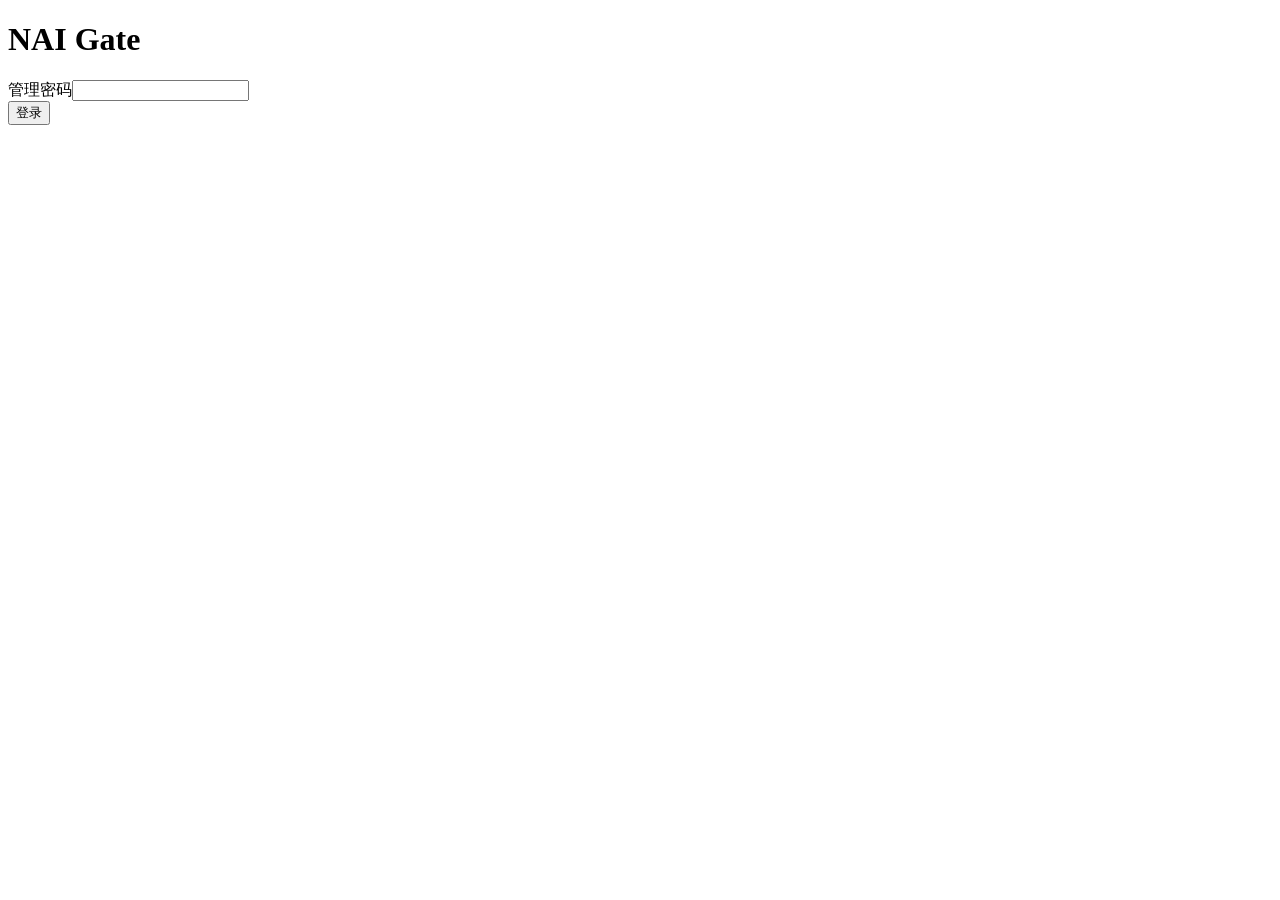
==== commit cc3c4702: "style: separate the Gate admin interface redesign Keep admin markup, browser interactions, palettes," ====
--- a/app/static/index.html
+++ b/app/static/index.html
@@ -1,3334 +1,194 @@
 <!doctype html>
-<html lang="zh">
+<html lang="zh-CN" data-palette="colorful">
 <head>
 <meta charset="utf-8">
 <meta name="viewport" content="width=device-width,initial-scale=1">
-<meta name="color-scheme" content="light dark">
-<link rel="icon" type="image/svg+xml" href="/favicon.svg">
-<title>猫头鹰公益站 管理后台</title>
-<style>
-/* ===== Design tokens ===== */
-:root{
-  --bg:#f5f6fa; --surface:#ffffff; --surface-2:#f8f9fc; --surface-3:#eff1f7;
-  --border:#e4e7ef; --border-strong:#d3d8e4;
-  --text:#1a2033; --text-2:#4a5368; --muted:#5f6880;
-  --accent:#4f46e5; --accent-hover:#4338ca; --accent-soft:#eceeff; --accent-text:#4338ca; --on-accent:#fff;
-  --ok:#15803d; --ok-soft:#e6f6ec; --warn:#b45309; --warn-soft:#fef3dc; --bad:#c2263a; --bad-soft:#fdeaed;
-  --info-soft:#eaf1fb; --on-bad:#fff; --toast-ok:#4ade80;
-  --shadow-sm:0 1px 2px rgba(20,28,50,.05);
-  --shadow:0 1px 3px rgba(20,28,50,.06),0 6px 20px -8px rgba(20,28,50,.10);
-  --shadow-lg:0 24px 60px -12px rgba(15,20,40,.35);
-  --overlay:rgba(15,20,35,.5);
-  --radius:12px; --radius-sm:8px; --radius-lg:16px; --radius-xs:6px; --v5:#0f9b8e;
-  --font:system-ui,-apple-system,"Segoe UI","PingFang SC","Hiragino Sans GB","Microsoft YaHei","Noto Sans CJK SC",sans-serif;
-  --mono:ui-monospace,SFMono-Regular,Menlo,Consolas,monospace;
-  color-scheme:light;
-}
-@media (prefers-color-scheme:dark){
-  :root:not([data-theme="light"]){
-    --bg:#0d1017; --surface:#151a25; --surface-2:#1a2030; --surface-3:#212839;
-    --border:#252c3d; --border-strong:#323b52;
-    --text:#e7eaf3; --text-2:#b4bcd0; --muted:#8c96ad;
-    --accent:#818cf8; --accent-hover:#a5acff; --accent-soft:#222650; --accent-text:#b4bbff; --on-accent:#10122a;
-    --ok:#4ade80; --ok-soft:#14301f; --warn:#fbbf24; --warn-soft:#38290c; --bad:#fb7185; --bad-soft:#3b1820;
-    --info-soft:#17263d; --v5:#2dd4bf; --on-bad:#2a0a10; --toast-ok:#15803d;
-    --shadow-sm:0 1px 2px rgba(0,0,0,.4); --shadow:0 1px 3px rgba(0,0,0,.4),0 8px 24px -10px rgba(0,0,0,.6);
-    --shadow-lg:0 24px 60px -12px rgba(0,0,0,.7); --overlay:rgba(0,0,0,.65);
-    color-scheme:dark;
-  }
-}
-:root[data-theme="dark"]{
-  --bg:#0d1017; --surface:#151a25; --surface-2:#1a2030; --surface-3:#212839;
-  --border:#252c3d; --border-strong:#323b52;
-  --text:#e7eaf3; --text-2:#b4bcd0; --muted:#8c96ad;
-  --accent:#818cf8; --accent-hover:#a5acff; --accent-soft:#222650; --accent-text:#b4bbff; --on-accent:#10122a;
-  --ok:#4ade80; --ok-soft:#14301f; --warn:#fbbf24; --warn-soft:#38290c; --bad:#fb7185; --bad-soft:#3b1820;
-  --info-soft:#17263d; --v5:#2dd4bf; --on-bad:#2a0a10; --toast-ok:#15803d;
-  --shadow-sm:0 1px 2px rgba(0,0,0,.4); --shadow:0 1px 3px rgba(0,0,0,.4),0 8px 24px -10px rgba(0,0,0,.6);
-  --shadow-lg:0 24px 60px -12px rgba(0,0,0,.7); --overlay:rgba(0,0,0,.65);
-  color-scheme:dark;
-}
+<title>NAI Gate 管理后台</title>
+<link rel="stylesheet" href="/admin/assets/common.css?v=20261028-art-title">
+<link rel="stylesheet" href="/admin/assets/gate.css?v=20261028-art-title">
+<link rel="stylesheet" href="/admin/assets/palettes.css?v=20261028-palette-harmony">
+<link rel="stylesheet" href="/admin/assets/palette-picker.css?v=20261027-sidebar-shell">
+<link rel="stylesheet" href="/admin/assets/mobile-tables.css?v=20261027-single-metric-center">
+<script src="/admin/assets/lucide-icons.js?v=20261027-drawing-brush" defer></script>
+<script src="/admin/assets/theme.js?v=20261027-parity" defer></script>
+<script src="/admin/assets/sidebar-tools.js?v=20261027-sidebar-collapse" defer></script>
+<script src="/admin/assets/palette-picker.js?v=20261027-rose-pine" defer></script>
+<script src="/admin/assets/gate.js?v=20261027-mobile-records" defer></script>
+</head>
+<body class="gate-page">
+<div id="login">
+  <form class="login-card" onsubmit="event.preventDefault();doLogin()">
+    <h1 class="brand">NAI Gate</h1>
+    <label for="pwd">管理密码</label><input id="pwd" type="password" autocomplete="current-password" required>
+    <div class="err" id="loginErr" role="alert"></div>
+    <button class="btn btn-primary" type="submit">登录</button>
+  </form>
+</div>
+<div id="app" hidden>
 
-/* ===== Base ===== */
-*{box-sizing:border-box}
-html,body{overflow-x:hidden}
-html{-webkit-text-size-adjust:100%}
-body{margin:0;font-family:var(--font);background:var(--bg);color:var(--text);font-size:14px;line-height:1.55;
-  -webkit-font-smoothing:antialiased;-moz-osx-font-smoothing:grayscale;text-rendering:optimizeLegibility}
-button,input,select,textarea{font-family:inherit;font-size:inherit;color:inherit}
-h1,h2,h3,p{margin:0}
-h1,h2,h3{text-wrap:balance}
-a{color:var(--accent-text);text-underline-offset:2px;transition:color .15s}
-a:hover{color:var(--accent)}
-[hidden]{display:none!important}
-code{font-family:var(--mono);font-size:12px;background:var(--surface-3);padding:1px 5px;border-radius:4px}
-.sr{position:absolute;width:1px;height:1px;overflow:hidden;clip:rect(0 0 0 0);white-space:nowrap}
-.num{font-variant-numeric:tabular-nums}
-.mono{font-family:var(--mono);font-size:12.5px}
-.muted{color:var(--muted)}
-.sm{font-size:12px}
-[data-ic]{display:inline-flex;align-items:center;justify-content:center}
-svg.ic{width:18px;height:18px;flex:none;stroke:currentColor;fill:none;stroke-width:1.8;stroke-linecap:round;stroke-linejoin:round}
-:focus-visible{outline:2px solid var(--accent);outline-offset:2px}
-::selection{background:color-mix(in srgb,var(--accent) 28%,transparent);color:var(--text)}
-*{scrollbar-width:thin;scrollbar-color:var(--border-strong) transparent}
-*::-webkit-scrollbar{width:10px;height:10px}
-*::-webkit-scrollbar-thumb{background:var(--border-strong);border-radius:99px;border:3px solid var(--surface);background-clip:padding-box}
-*::-webkit-scrollbar-thumb:hover{background:var(--muted);background-clip:padding-box}
-*::-webkit-scrollbar-track{background:transparent}
-
-/* ===== Forms ===== */
-label,legend.label{display:block;font-size:12.5px;font-weight:500;color:var(--text-2);margin:0 0 6px;padding:0}
-fieldset.fs{border:0;padding:0;margin:0 0 16px;min-width:0}
-input,select,textarea{width:100%;background:var(--surface);border:1px solid var(--border-strong);border-radius:var(--radius-sm);
-  padding:8px 12px;min-height:38px;outline:none;transition:border-color .15s, box-shadow .15s}
-textarea{resize:vertical;line-height:1.5}
-#announce{font-family:var(--mono);font-size:12.5px;line-height:1.6}
-select{appearance:none;-webkit-appearance:none;padding-right:34px;cursor:pointer;
-  background-image:url("data:image/svg+xml,%3Csvg xmlns='http://www.w3.org/2000/svg' viewBox='0 0 24 24' fill='none' stroke='%238c96ad' stroke-width='2' stroke-linecap='round' stroke-linejoin='round'%3E%3Cpath d='M6 9l6 6 6-6'/%3E%3C/svg%3E");
-  background-repeat:no-repeat;background-position:right 10px center;background-size:16px}
-input:focus,select:focus,textarea:focus{border-color:var(--accent);box-shadow:0 0 0 3px var(--accent-soft)}
-input:hover:not(:focus):not(:disabled),select:hover:not(:focus):not(:disabled),textarea:hover:not(:focus):not(:disabled){border-color:var(--muted)}
-input::placeholder,textarea::placeholder{color:var(--muted);opacity:1}
-textarea:disabled{opacity:.5;cursor:not-allowed}
-input[type=checkbox]{width:16px;height:16px;min-height:0;padding:0;accent-color:var(--accent);margin:2px 0 0;flex:none}
-.field{margin-bottom:16px}
-.hint{font-size:12px;color:var(--muted);margin-top:6px;line-height:1.6}
-.form-grid{display:grid;grid-template-columns:repeat(2,minmax(0,1fr));gap:0 16px}
-.check{display:flex;gap:10px;align-items:flex-start;padding:10px 12px;border:1px solid var(--border);border-radius:var(--radius-sm);
-  background:var(--surface-2);margin-bottom:8px;font-size:13px;color:var(--text-2);cursor:pointer;line-height:1.5;transition:background .15s,border-color .15s}
-.check:hover{border-color:var(--border-strong);background:var(--surface-3)}
-.check:has(:focus-visible){outline:2px solid var(--accent);outline-offset:2px}
-.check:has(:checked){border-color:color-mix(in srgb,var(--accent) 40%,var(--border));background:var(--accent-soft)}
-
-/* ===== Buttons ===== */
-.btn{display:inline-flex;align-items:center;justify-content:center;gap:6px;min-height:38px;padding:6px 14px;border-radius:var(--radius-sm);
-  border:1px solid var(--border-strong);background:var(--surface);color:var(--text);font-weight:500;cursor:pointer;white-space:nowrap;
-  transition:background .15s,border-color .15s,box-shadow .15s,transform .08s;box-shadow:var(--shadow-sm);-webkit-tap-highlight-color:transparent}
-.btn:hover{background:var(--surface-2);border-color:var(--muted)}
-.btn:active{transform:translateY(1px);box-shadow:none}
-.btn:disabled{opacity:.5;cursor:not-allowed;transform:none;box-shadow:none}
-.btn.primary{background:var(--accent);border-color:var(--accent);color:var(--on-accent);box-shadow:0 1px 2px rgba(20,28,50,.12),0 4px 14px -6px color-mix(in srgb,var(--accent) 60%,transparent)}
-.btn.primary:hover{background:var(--accent-hover);border-color:var(--accent-hover);box-shadow:0 2px 4px rgba(20,28,50,.14),0 8px 22px -6px color-mix(in srgb,var(--accent) 70%,transparent)}
-.btn.primary:focus-visible{outline-color:var(--on-accent);outline-offset:-3px}
-.btn.danger{color:var(--bad);border-color:color-mix(in srgb,var(--bad) 40%,var(--border))}
-.btn.danger:hover{background:var(--bad-soft);border-color:var(--bad)}
-.btn.solid-danger{background:var(--bad);border-color:var(--bad);color:var(--on-bad)}
-.btn.ghost{background:transparent;border-color:transparent;box-shadow:none;color:var(--text-2)}
-.btn.ghost:hover{background:var(--surface-3)}
-.btn.mini{min-height:28px;padding:2px 10px;font-size:12.5px;box-shadow:none}
-.btn.icon{width:38px;padding:0}
-.btn.mini.icon{width:28px;padding:0}
-.btn.block{width:100%}
-
-/* ===== Badges ===== */
-.tag{display:inline-flex;align-items:center;gap:4px;padding:1px 9px;border-radius:999px;font-size:12px;font-weight:500;line-height:20px;white-space:nowrap;
-  background:var(--surface-3);color:var(--text-2);font-variant-numeric:tabular-nums}
-.tag.on{background:var(--ok-soft);color:var(--ok)}
-.tag.off{background:var(--bad-soft);color:var(--bad)}
-.tag.warn{background:var(--warn-soft);color:var(--warn)}
-.chips-filter{display:flex;flex-wrap:wrap;gap:8px;margin:-4px 0 16px}
-.fchip{border:1px solid var(--border);background:var(--surface);color:var(--text-2);border-radius:999px;padding:5px 12px;font-size:13px;cursor:pointer;min-height:32px;
-  transition:background .15s,border-color .15s,color .15s;-webkit-tap-highlight-color:transparent}
-.fchip .num{color:var(--muted);margin-left:2px;font-variant-numeric:tabular-nums}
-.fchip:hover:not(.active):not(:disabled){border-color:var(--border-strong);background:var(--surface-2);color:var(--text)}
-.fchip.active{background:var(--accent);border-color:var(--accent);color:var(--on-accent);box-shadow:0 2px 8px -3px color-mix(in srgb,var(--accent) 60%,transparent)}
-.fchip.active .num{color:inherit;opacity:.85}
-.fchip:disabled{opacity:.45;cursor:default}
-.num.bad{color:var(--bad);font-weight:600}.num.warn{color:var(--warn);font-weight:600}
-tr.muted td{opacity:.75}
-tr.muted a{opacity:1}
-.tag:empty{display:none}
-.tag.info{background:var(--accent-soft);color:var(--accent-text)}
-.seg-ic{display:flex;gap:4px;flex-wrap:wrap}
-.seg-ic .btn.on{background:var(--accent-soft);color:var(--accent-text);border-color:var(--accent)}
-.tag.dim{background:var(--surface-3);color:var(--muted)}
-.dot{width:7px;height:7px;border-radius:50%;background:currentColor;flex:none}
-
-/* ===== Login ===== */
-#login{min-height:100vh;width:100%;display:flex;align-items:center;justify-content:center;padding:20px;
-  background:radial-gradient(900px 480px at 50% -10%,var(--accent-soft),transparent 70%),var(--bg);box-sizing:border-box}
-.login-card{width:100%;max-width:380px;background:var(--surface);border:1px solid var(--border);border-radius:var(--radius-lg);padding:32px 28px;box-shadow:var(--shadow);box-sizing:border-box;margin:0 auto}
-@media (max-width:480px){
-  #login{padding:16px}
-  .login-card{padding:24px 20px;max-width:340px}
-}
-.brand{display:flex;align-items:center;gap:12px;font-weight:700;font-size:16px;letter-spacing:.2px}
-.brand-mark{width:36px;height:36px;border-radius:var(--radius-sm);background:var(--accent);color:var(--on-accent);display:grid;place-items:center;font-size:20px}
-.login-card h1{font-size:20px;margin:24px 0 4px}
-.login-card .sub{color:var(--muted);margin-bottom:24px}
-.err{color:var(--bad);font-size:13px;min-height:20px;margin:4px 0 12px}
-
-/* ===== Shell ===== */
-#app{display:none}
-.shell{display:grid;grid-template-columns:240px minmax(0,1fr);min-height:100vh}
-.sidebar{position:sticky;top:0;height:100vh;background:var(--surface);border-right:1px solid var(--border);
-  display:flex;flex-direction:column;padding:16px 12px;gap:8px;z-index:30}
-.sidebar .brand{padding:8px 12px 16px}
-.nav{display:flex;flex-direction:column;gap:2px;overflow-y:auto;min-height:0}
-.nav-label{font-size:11px;text-transform:uppercase;letter-spacing:.08em;color:var(--muted);padding:12px 12px 6px}
-.nav button,.nav .nav-link{display:flex;text-decoration:none;align-items:center;gap:12px;width:100%;text-align:left;border:0;background:none;color:var(--text-2);
-  padding:9px 12px;border-radius:var(--radius-sm);cursor:pointer;font-weight:500;position:relative;
-  transition:background .15s,color .15s,box-shadow .15s}
-.nav button:hover,.nav .nav-link:hover{background:var(--surface-3);color:var(--text)}
-.nav button:active{transform:translateY(.5px)}
-.nav button.active{background:var(--accent-soft);color:var(--accent-text);box-shadow:inset 3px 0 0 var(--accent)}
-.side-foot{margin-top:auto;display:flex;flex-direction:column;gap:4px;border-top:1px solid var(--border);padding-top:12px}
-.side-foot button{display:flex;align-items:center;gap:12px;border:0;background:none;color:var(--text-2);padding:9px 12px;border-radius:var(--radius-sm);cursor:pointer;font-weight:500;width:100%;transition:background .15s,color .15s}
-.side-foot button:hover{background:var(--surface-3);color:var(--text)}
-.topbar{display:none}
-.scrim{display:none}
-.content{min-width:0;padding:32px 40px 64px;overflow-x:clip}
-.page{max-width:1120px;margin:0 auto}
-.page-head{display:flex;align-items:flex-end;gap:16px;flex-wrap:wrap;margin-bottom:24px}
-.page-head .ttl{flex:1;min-width:200px}
-.page-head h1{font-size:24px;letter-spacing:-.01em;line-height:1.3}
-.page-head p{color:var(--muted);margin-top:4px}
-.page-head .tools{display:flex;gap:8px;align-items:center;flex-wrap:wrap}
-
-/* ===== Cards ===== */
-.card{background:var(--surface);border:1px solid var(--border);border-radius:var(--radius);box-shadow:var(--shadow-sm)}
-.panel{padding:24px;margin-bottom:24px}
-.panel.tight{padding:16px}
-.panel-head{display:flex;align-items:center;gap:12px;flex-wrap:wrap;margin-bottom:16px}
-.panel-head h2{font-size:15px;font-weight:600;flex:1;min-width:140px}
-.panel-head .desc{flex-basis:100%;color:var(--muted);font-size:12.5px;margin-top:-8px;order:9}
-.panel-head > div > .desc{margin-top:2px}   /* 标题和说明包在一个 div 里时不再往上拉，否则压住标题（状态码分布，10/11） */
-.stats{display:grid;grid-template-columns:repeat(auto-fit,minmax(200px,1fr));gap:16px;margin-bottom:24px}
-.stat{padding:16px 20px}
-.stat .k{font-size:12.5px;color:var(--muted);display:flex;align-items:center;gap:6px}
-.stat .v{font-size:26px;font-weight:650;margin-top:6px;letter-spacing:-.01em;font-variant-numeric:tabular-nums;line-height:1.2}
-.stat .v small{font-size:13px;font-weight:400;color:var(--muted)}
-.stat .sub{font-size:12px;color:var(--muted);margin-top:6px;line-height:1.6}
-.two-col{display:grid;grid-template-columns:minmax(0,3fr) minmax(0,2fr);gap:24px;margin-bottom:24px;align-items:stretch}
-.two-col>.panel{margin-bottom:0}
-
-.bar{height:8px;border-radius:99px;background:var(--surface-3);overflow:hidden}
-.bar>i{display:block;height:100%;border-radius:99px;background:var(--accent);transition:width .4s}
-.bar.ok>i{background:var(--ok)} .bar.warn>i{background:var(--warn)} .bar.bad>i{background:var(--bad)}
-
-/* chart */
-.chart{display:flex;align-items:stretch;gap:12px;height:176px}
-.chart .col{flex:1;display:flex;flex-direction:column;align-items:center;gap:6px;min-width:0}
-.chart .track{flex:1;width:100%;display:flex;align-items:flex-end;justify-content:center}
-.chart .fill{width:min(44px,70%);background:var(--accent);opacity:.85;border-radius:6px 6px 2px 2px;transition:height .4s,opacity .2s}
-.chart .col:hover .fill{opacity:1}
-.chart .lb{font-size:11.5px;color:var(--muted);font-variant-numeric:tabular-nums;white-space:nowrap}
-.chart .val{font-size:12px;font-weight:600;font-variant-numeric:tabular-nums}
-.chart24{display:flex;align-items:stretch;gap:2px;height:118px;margin:2px 0 14px}
-.chart24 .col{flex:1;min-width:0;display:flex;flex-direction:column;align-items:center;gap:3px}
-.chart24 .track{flex:1;width:100%;display:flex;align-items:flex-end;justify-content:center}
-.chart24 .stk{width:68%;min-width:3px;display:flex;flex-direction:column-reverse;border-radius:3px 3px 0 0;overflow:hidden;min-height:2px;transition:height .3s}
-.chart24 .stk .ok{background:var(--accent)}
-.chart24 .stk .er{background:var(--bad);opacity:.85}
-.chart24 .hh{font-size:10px;color:var(--muted);height:12px;line-height:12px;font-variant-numeric:tabular-nums}
-
-/* status panel */
-.status-list{display:flex;flex-direction:column}
-.status-row{display:flex;gap:12px;align-items:flex-start;padding:12px 0;border-bottom:1px solid var(--border)}
-.status-row:first-child{padding-top:0}
-.status-row:last-child{border-bottom:0;padding-bottom:0}
-.status-row .ico{width:32px;height:32px;border-radius:8px;display:grid;place-items:center;background:var(--surface-3);color:var(--text-2);flex:none}
-.status-row .ico.ok{background:var(--ok-soft);color:var(--ok)}
-.status-row .ico.warn{background:var(--warn-soft);color:var(--warn)}
-.status-row .body{flex:1;min-width:0}
-.status-row .t{font-weight:600;display:flex;align-items:center;gap:8px;flex-wrap:wrap}
-.status-row .d{font-size:12.5px;color:var(--muted);margin-top:2px;line-height:1.6}
-
-/* notice */
-.notice{display:flex;gap:12px;align-items:flex-start;padding:12px 16px;border-radius:var(--radius-sm);background:var(--warn-soft);color:var(--warn);
-  margin-bottom:24px;font-size:13px;white-space:pre-line;line-height:1.7;border:1px solid color-mix(in srgb,var(--warn) 30%,transparent)}
-
-/* upstream pool */
-.token{border:1px solid var(--border);border-radius:var(--radius-sm);padding:16px;background:var(--surface-2);margin-bottom:16px}
-.token:last-child{margin-bottom:0}
-.token-head{display:flex;align-items:center;gap:8px;flex-wrap:wrap}
-.token-head .mono{font-weight:600;font-size:13px}
-.token-head .sp{flex:1}
-.token-meta{font-size:12.5px;color:var(--muted);margin:8px 0 16px}
-.token-ctrls{display:grid;grid-template-columns:repeat(2,minmax(0,1fr));gap:16px}
-.ctrl label{margin-bottom:6px}
-.ctrl .line{display:flex;gap:8px}
-.ctrl .line input{max-width:120px}
-.ctrl .hint{margin-top:6px}
-
-/* ===== Tables ===== */
-.table-wrap{overflow:auto;border:1px solid var(--border);border-radius:var(--radius-sm);max-height:70vh;background:var(--surface)}
-table{width:100%;border-collapse:separate;border-spacing:0}
-th,td{text-align:left;padding:14px 12px;border-bottom:1px solid var(--border);vertical-align:top;transition:background .12s}
-thead th{position:sticky;top:0;z-index:2;background:var(--surface-2);color:var(--muted);font-weight:600;font-size:11.5px;letter-spacing:.03em;white-space:nowrap;border-bottom:1px solid var(--border-strong)}
-tbody tr:last-child td{border-bottom:0}
-tbody tr:hover td{background:var(--surface-2)}
-th.num,td.num{text-align:right;white-space:nowrap;font-variant-numeric:tabular-nums}
-td.t,th.t{white-space:nowrap;width:104px;font-variant-numeric:tabular-nums}
-td.st{width:72px}
-td.act,th.act{width:1%;white-space:nowrap;text-align:right}
-td.nw,th.nw{white-space:nowrap}
-/* Bug 追踪：给「内容」列一个下限、让「来源」换行，避免中文被挤成一字一行 */
-.rt th.bug-content,.rt td.bug-content{min-width:240px}
-.rt td.bug-content summary{overflow-wrap:anywhere;line-height:1.55;cursor:pointer}
-.rt th.bug-src,.rt td.bug-src{min-width:132px;max-width:170px;white-space:normal;overflow-wrap:anywhere;font-size:12px;color:var(--text-2)}
-.bug-detail{white-space:pre-wrap;font-size:12px;max-height:320px;overflow:auto;margin:6px 0 0;color:var(--text-2);background:var(--surface-2);border:1px solid var(--border);border-radius:var(--radius-sm);padding:8px 10px}
-.tri{white-space:nowrap}
-.rt td.clip{max-width:260px;overflow:hidden;text-overflow:ellipsis;white-space:nowrap}
-.detail{max-width:360px;overflow-wrap:anywhere;font-size:12.5px}
-td [data-act="feat-logs"]{text-decoration:underline dotted;text-underline-offset:3px}
-.tri .num{display:inline-block;min-width:3ch;text-align:right}
-td .stack{display:flex;flex-direction:column;gap:2px}
-td .tags{display:flex;gap:4px;flex-wrap:wrap;margin-top:6px}
-.actions{display:flex;gap:6px;flex-wrap:wrap;min-width:150px;max-width:210px}
-.empty-cell{text-align:center!important;color:var(--muted);padding:32px 16px!important}
-.pager{display:flex;align-items:center;justify-content:flex-end;gap:8px;margin-top:16px;flex-wrap:wrap}
-.pager .info{color:var(--muted);font-size:12.5px}
-.pager .pg-nav{margin-left:auto}
-.search{position:relative;flex:1;min-width:200px;max-width:360px}
-.search svg{position:absolute;left:12px;top:10px;color:var(--muted)}
-.search input{padding-left:38px}
-.member-grid{display:block}
-@keyframes pulse{0%{box-shadow:0 0 0 0 color-mix(in srgb,var(--ok) 50%,transparent)}70%,100%{box-shadow:0 0 0 7px transparent}}
-/* 每页标题下的一句话状态：圆点颜色 = 好 / 注意 / 要处理 */
-.warn-text{color:var(--warn)}
-/* 状态码分布：2xx 绿、4xx 琥珀、5xx 红；每行一个状态码 + 次数 + 含义 + 占比 */
-.sc-list{display:flex;flex-direction:column;gap:4px}
-.sc-tools{display:flex;gap:8px;flex-wrap:wrap;align-items:center}
-.seg{display:inline-flex;padding:2px;gap:2px;border:1px solid var(--border);border-radius:9px;background:var(--surface-2)}
-.seg button{appearance:none;border:0;background:transparent;color:var(--muted);font:inherit;font-size:12.5px;line-height:1;padding:6px 10px;border-radius:7px;cursor:pointer;white-space:nowrap}
-.seg button:hover{color:var(--text)}
-.seg button.on{background:var(--accent-soft);color:var(--accent-text);font-weight:600}
-.sc-list.busy{opacity:.55;transition:opacity .15s}
-.sc-row{display:grid;grid-template-columns:76px minmax(0,1fr) auto;gap:4px 14px;align-items:center;padding:8px 4px;border-bottom:1px solid var(--border)}
-.sc-row:last-child{border-bottom:0}
-.sc-pill{justify-self:start;min-width:48px;white-space:nowrap;line-height:15px;text-align:center;font:600 13px var(--mono);padding:4px 10px;border-radius:999px;font-variant-numeric:tabular-nums}
-.sc-pill.c2{background:var(--ok);color:#fff}.sc-pill.c3{background:var(--surface-3);color:var(--text-2)}.sc-pill.c4{background:var(--warn);color:#fff}.sc-pill.c5{background:var(--bad);color:#fff}
-:root[data-theme="dark"] .sc-pill.c2,:root[data-theme="dark"] .sc-pill.c4,:root[data-theme="dark"] .sc-pill.c5{color:#10131c}
-@media (prefers-color-scheme: dark){:root:not([data-theme="light"]) .sc-pill.c2,:root:not([data-theme="light"]) .sc-pill.c4,:root:not([data-theme="light"]) .sc-pill.c5{color:#10131c}}
-.sc-main{min-width:0}
-.sc-n{font-size:15px;font-weight:600;font-variant-numeric:tabular-nums}
-.sc-m{font-size:12.5px;color:var(--muted);margin-left:8px}
-.sc-pct{font-size:14px;color:var(--text-2);font-variant-numeric:tabular-nums;text-align:right;min-width:52px}
-.sc-bar{grid-column:2/4;height:4px;border-radius:2px;background:var(--surface-3);overflow:hidden;margin-top:-2px}
-.sc-bar i{display:block;height:100%;border-radius:2px}
-.sc-bar i.c2{background:var(--ok)}.sc-bar i.c4{background:var(--warn)}.sc-bar i.c5{background:var(--bad)}
-@media (max-width:560px){.sc-m{display:block;margin-left:0}}
-/* 总览：结论卡 */
-.ovv{display:flex;flex-direction:column;gap:14px;margin-bottom:20px}
-.ovv-h{display:flex;gap:12px;align-items:flex-start}
-.ovv-h i{width:12px;height:12px;border-radius:50%;background:var(--muted);flex:none;margin-top:8px}
-.ovv[data-tone=ok] .ovv-h i{background:var(--ok);animation:pulse 2.4s infinite}
-.ovv[data-tone=warn] .ovv-h i{background:var(--warn)}.ovv[data-tone=bad] .ovv-h i{background:var(--bad)}
-.ovv h2{font-size:20px;letter-spacing:-.01em;margin:0}
-.ovv p{margin:2px 0 0;color:var(--text-2);font-size:13.5px}
-.stat.hot .v{color:var(--warn)}
-#ovCards{grid-template-columns:repeat(4,minmax(0,1fr))}
-@media (max-width:900px){#ovCards{grid-template-columns:repeat(2,minmax(0,1fr))}}
-details.fold>summary{list-style:none;cursor:pointer;margin:0}
-details.fold>summary::-webkit-details-marker{display:none}
-details.fold>summary h2::before{content:"›";display:inline-block;margin-right:8px;transition:transform .15s;color:var(--muted)}
-details.fold[open]>summary h2::before{transform:rotate(90deg)}
-details.fold[open]>summary{margin-bottom:14px}
-/* 成员页 v2：结论 → 要处理 → 今天 / 设置 / 资料 → 操作 */
-.fchip.hot:not(.active){border-color:color-mix(in srgb,var(--warn) 45%,transparent);color:var(--warn);background:var(--warn-soft)}
-.fsel{width:auto;min-height:28px;padding:3px 28px 3px 10px;font-size:12.5px;border-radius:999px;color:var(--text-2)}
-.fsel.active{border-color:var(--accent);color:var(--accent-text);background-color:var(--accent-soft)}
-.msub{font-size:12px;color:var(--muted);display:flex;gap:6px;align-items:center;min-height:18px}
-.mtable td.mtoday{width:250px}
-.mtable td.mstat{width:110px}
-.tb{display:grid;grid-template-columns:34px 90px auto;gap:8px;align-items:center;font-size:12px;line-height:1.7}
-.tb-l{color:var(--muted)}
-.tb-b{height:5px;border-radius:3px;background:var(--surface-3);overflow:hidden}
-.tb-b i{display:block;height:100%;background:var(--accent);border-radius:3px}
-.tb.v5 .tb-b i{background:var(--v5)}
-.mx2{display:flex;flex-direction:column;gap:16px;max-width:1100px}
-.mx-vt{margin:0;font-size:16px;font-weight:600;line-height:1.4}
-.mx-vs{margin:4px 0 0;font-size:13px;color:var(--text-2)}
-.mx-sec{border-top:1px solid var(--border);padding-top:14px}
-.mx-sec h4,.mx-cols h4{font-size:12px;font-weight:600;color:var(--muted);margin:0 0 10px;letter-spacing:.02em;display:flex;gap:6px;align-items:baseline}
-.h4-note{font-weight:500;color:var(--text-2)}
-.issues{display:flex;flex-direction:column;gap:8px}
-.issue{display:flex;gap:12px;align-items:center;justify-content:space-between;flex-wrap:wrap;padding:10px 12px;border-radius:var(--radius-sm);border:1px solid}
-.issue.warn{background:var(--warn-soft);border-color:color-mix(in srgb,var(--warn) 30%,transparent)}
-.issue.bad{background:var(--bad-soft);border-color:color-mix(in srgb,var(--bad) 30%,transparent)}
-.issue.info{background:var(--surface);border-color:var(--border)}
-.is-t{display:flex;flex-direction:column;min-width:0;flex:1 1 260px;font-size:13px}
-.issue.warn .is-t b{color:var(--warn)}.issue.bad .is-t b{color:var(--bad)}
-.is-t b{font-weight:600}.is-t span{color:var(--text-2);font-size:12.5px}
-.is-a{display:flex;gap:6px;flex-wrap:wrap}
-.mx-cols{display:grid;grid-template-columns:repeat(3,minmax(0,1fr));gap:20px 28px}
-@media (max-width:1000px){.mx-cols{grid-template-columns:1fr 1fr}}
-@media (max-width:640px){.mx-cols{grid-template-columns:1fr}}
-.meters{display:flex;flex-direction:column;gap:10px}
-.mt-l{display:flex;justify-content:space-between;font-size:12.5px;color:var(--text-2);margin-bottom:4px}
-.mt-l .num{color:var(--text);font-weight:600}
-.mt-b{height:6px;border-radius:3px;background:var(--surface-3);overflow:hidden}
-.mt-b i{display:block;height:100%;background:var(--accent);border-radius:3px}
-.meter.v5 .mt-b i{background:var(--v5)}.meter.an .mt-b i{background:var(--warn)}
-.mx-adj{margin-top:10px}.mx-adj>summary,.tag-new>summary{list-style:none;display:inline-flex}
-.mx-adj>summary::-webkit-details-marker,.tag-new>summary::-webkit-details-marker{display:none}
-.mx-adj-in{margin-top:10px;padding:12px;border:1px solid var(--border);border-radius:var(--radius-sm);background:var(--surface);display:flex;flex-direction:column;gap:8px;align-items:flex-start}
-.mx-adj-in .mx-perm{width:100%;margin:0}
-.keyline{display:flex;align-items:center;gap:4px;flex-wrap:wrap}
-.tag-new{display:inline-block}.tag-new[open]{display:block;width:100%}
-.mx-foot{display:flex;gap:8px;align-items:center;flex-wrap:wrap;border-top:1px solid var(--border);padding-top:14px}
-.mx-foot .sp{flex:1}
-.danger-text{color:var(--bad)}
-.mx-more .menu-pop{right:0;left:auto;bottom:calc(100% + 6px);top:auto}
-.mx-more .chev,.mx-more summary .ic{transform:rotate(90deg);width:14px;height:14px}
-.mtable td{vertical-align:middle;padding-top:10px;padding-bottom:10px}
-.mtable tr.dim>td:not(.mact){opacity:.55}
-.mtable td,.mtable th{padding-left:12px;padding-right:12px}
-.mtable tr.mr{cursor:pointer}
-.mtable td.mtime{white-space:nowrap;color:var(--text-2);font-size:12.5px;width:96px}
-.mtable td.mtoday{width:220px}
-#memberFilter .fchip{min-height:28px;padding:3px 10px;font-size:12.5px}
-.mrow{display:flex;gap:10px;align-items:center;min-width:0}
-.avatar.sm{width:28px;height:28px;font-size:12px;flex:none;border-radius:8px}
-.avatar.sm .av{width:28px;height:28px}
-.mn{font-weight:600;white-space:nowrap;overflow:hidden;text-overflow:ellipsis;max-width:260px}
-.mn .muted{font-weight:400;font-size:12px}
-.mf{font-size:11px;line-height:1.6;padding:1px 8px;border-radius:999px;background:var(--surface-3);color:var(--text-2);white-space:nowrap}
-.mf.new{background:var(--accent-soft);color:var(--accent-text)}
-.mf.info{background:var(--accent-soft);color:var(--accent-text)}
-.mf.warn{background:var(--warn-soft);color:var(--warn)}
-.mf.bad{background:var(--bad-soft);color:var(--bad)}
-.mf.ok{background:var(--ok-soft);color:var(--ok)}
-.mf.tag{background:var(--surface-3);color:var(--text);box-shadow:inset 0 0 0 1px var(--accent)}   /* 手动标签：站长 / 运维打的，只在后台显示 */
-.tag-row{display:flex;flex-wrap:wrap;gap:6px;align-items:center}
-.tag-row .mf{display:inline-flex;align-items:center;gap:4px}
-.tag-row .mf button{border:0;background:none;color:inherit;cursor:pointer;padding:0 0 0 2px;font-size:12px;line-height:1;opacity:.7}
-.tag-row .mf button:hover{opacity:1}
-.tag-add{display:flex;flex-wrap:wrap;gap:6px;margin-top:6px}
-.tag-add input{min-width:0;flex:1 1 110px;font-size:12.5px;padding:4px 8px}
-.mact{white-space:nowrap;text-align:right;width:1%}
-.mact>*{vertical-align:middle}
-.mact .menu{display:inline-block}
-.mx-arrow{transition:transform .15s;color:var(--muted)}
-.mx-arrow svg.ic{width:16px;height:16px}
-.mx-arrow[aria-expanded="true"]{transform:rotate(90deg)}
-.psel{font-size:12.5px;padding:4px 8px;min-height:30px;border-radius:6px;width:100%}
-tr.mx>td{background:var(--surface-2);padding:16px 18px 18px;cursor:default}
-.mtable tbody tr.mx:hover td{background:var(--surface-2)}
-tr.mr.open>td{background:var(--surface-2);border-bottom-color:transparent}
-.mod.off{opacity:.65}.mod-checks{display:flex;flex-wrap:wrap;gap:6px;margin:10px 0}.bad-text{color:var(--bad)}
-.mod-runs{display:flex;gap:2px;margin-top:4px}.mod-runs i{flex:1;max-width:14px;height:18px;border-radius:2px;background:var(--surface-3)}
-.mod-runs i.ok{background:var(--ok)}.mod-runs i.warn{background:var(--warn)}.mod-runs i.bad{background:var(--bad)}
-.mod-check{display:flex;flex-wrap:wrap;gap:4px 8px;align-items:baseline;padding:8px 0;border-top:1px solid var(--border);font-size:13.5px}
-.mod-check:first-of-type{margin-top:8px}.mod-ev{flex-basis:100%;font-size:12.5px;color:var(--text-2);white-space:pre-wrap}
-.mod-kv{margin-top:10px}.mod-kv dd .muted{margin-left:4px}
-.mod .kv{margin-bottom:6px}
-.share-ev h5{font-size:12px;font-weight:600;color:var(--muted);margin:4px 0 8px}.share-ev .table-wrap{max-height:280px;overflow:auto;margin-bottom:12px}
-.kv{display:grid;grid-template-columns:auto minmax(0,1fr);gap:6px 14px;font-size:12.5px;margin:0}
-.kv dt{color:var(--muted);white-space:nowrap}
-.kv dd{margin:0;min-width:0;overflow-wrap:anywhere;font-variant-numeric:tabular-nums}
-.keyline{display:flex;align-items:center;gap:6px;flex-wrap:wrap;margin-bottom:10px}
-.keyline .mono{background:var(--surface);border:1px solid var(--border);border-radius:6px;padding:3px 8px;white-space:nowrap}
-.mx-perm{display:grid;grid-template-columns:1fr 1fr;gap:8px;margin-bottom:10px}
-.mtools{display:flex;flex-wrap:wrap;gap:10px;align-items:center;margin-bottom:14px}
-.mtools .search{flex:0 1 260px}
-.mtools .chips-filter{margin:0}
-th.sortable{cursor:pointer;user-select:none}
-th.sortable::after{content:"↕";opacity:.35;margin-left:4px}
-th.sortable.on::after{content:"↓";opacity:1}
-th.sortable.on.asc::after{content:"↑"}
-th.sortable:hover{color:var(--text)}
-th.sortable.on{color:var(--text)}
-.nav-badge{margin-left:auto;min-width:18px;height:18px;padding:0 5px;border-radius:9px;background:var(--bad);color:var(--on-bad);font-size:11px;font-weight:600;font-variant-numeric:tabular-nums;display:inline-grid;place-items:center;box-shadow:0 0 0 3px var(--surface)}
-.mwrap{overflow:visible;max-height:none}
-.mtable .menu-pop{bottom:auto;top:calc(100% + 6px)}
-.menu-pop a{display:block;padding:8px 10px;border-radius:6px;color:var(--text);font-weight:500;white-space:nowrap;text-decoration:none}
-.menu-pop a:hover{background:var(--surface-3)}
-.member{padding:20px;display:flex;flex-direction:column;gap:16px;transition:border-color .15s,box-shadow .15s}
-.member:hover{border-color:var(--border-strong);box-shadow:var(--shadow)}
-.member.dim{background:var(--surface-2)}
-.avatar{position:relative;overflow:hidden}
-.avatar.dc{border-radius:50%}
-.avatar img{position:absolute;inset:0;width:100%;height:100%;object-fit:cover;display:block}
-details.menu{position:relative}
-details.menu>summary{list-style:none;cursor:pointer}
-details.menu>summary::-webkit-details-marker{display:none}
-.menu-pop{position:absolute;right:0;bottom:calc(100% + 6px);z-index:10;min-width:210px;background:var(--surface);border:1px solid var(--border-strong);
-  border-radius:var(--radius-sm);box-shadow:var(--shadow-lg);padding:4px;display:flex;flex-direction:column}
-.menu-pop button{border:0;background:none;text-align:left;padding:8px 10px;border-radius:6px;cursor:pointer;color:var(--text);font-weight:500;white-space:nowrap}
-.menu-pop button:hover{background:var(--surface-3)}
-.menu-pop button.danger{color:var(--bad)}
-.menu-pop button:not(.danger)+button.danger{margin-top:4px;border-top:1px solid var(--border);border-radius:0 0 6px 6px;padding-top:10px}
-.menu-pop button.danger:hover{background:var(--bad-soft)}
-.pwbox{display:flex;gap:8px}
-.pwbox .btn{min-width:56px}
-.ok-msg{color:var(--ok);background:var(--ok-soft);border-radius:var(--radius-sm);padding:10px 14px;margin-bottom:12px;font-size:13px}
-.sumline{display:flex;align-items:center;gap:12px;flex-wrap:wrap}
-.sumline .body{flex:1;min-width:200px}
-.avatar{width:40px;height:40px;border-radius:12px;background:var(--accent-soft);color:var(--accent-text);display:grid;place-items:center;font-weight:700;font-size:16px;flex:none}
-.quota .row{display:flex;justify-content:space-between;font-size:12.5px;margin-bottom:6px;color:var(--text-2)}
-.quota .row b{color:var(--text);font-weight:600}
-
-/* ===== Audit gallery ===== */
-.gallery{display:grid;grid-template-columns:repeat(auto-fill,minmax(260px,1fr));gap:16px}
-.shot{display:flex;flex-direction:column;overflow:hidden}
-.thumb{position:relative;aspect-ratio:4/3;background:var(--surface-3);display:grid;place-items:center;border:0;padding:0;cursor:zoom-in;width:100%;color:var(--muted);overflow:hidden}
-.thumb img{width:100%;height:100%;object-fit:cover;display:block;transition:transform .25s ease}
-.thumb:hover img{transform:scale(1.045)}
-.thumb.none{cursor:default}
-.thumb .zoom{position:absolute;right:8px;bottom:8px;background:rgba(10,12,20,.6);color:#fff;border-radius:8px;padding:4px;opacity:0;transition:opacity .15s;display:grid}
-.thumb:hover .zoom,.thumb:focus-visible .zoom{opacity:1}
-@media (hover:none){.thumb .zoom{opacity:.85}}
-.thumb.none .zoom{display:none}
-.shot-params{font-size:11.5px;color:var(--muted);margin-top:4px;word-break:break-all}
-/* 有原图的卡片：按原图比例整张显示，文字和按钮半透明叠在图片底部（图上永远是深色渐变 + 白字，与主题无关） */
-.gallery{align-items:start}
-.gallery:not(.list) .shot.ov{position:relative;background:#0b0d14}
-.gallery:not(.list) .shot.ov .thumb{aspect-ratio:auto;height:100%;position:absolute;inset:0}
-.gallery:not(.list) .shot.ov .thumb img{object-fit:contain}
-.gallery:not(.list) .shot.ov .thumb:hover img{transform:none}
-.gallery:not(.list) .shot.ov .thumb .zoom{top:8px;bottom:auto}
-.gallery:not(.list) .shot.ov .shot-body{position:absolute;left:0;right:0;bottom:0;flex:none;gap:6px;padding:40px 12px 12px;pointer-events:none;
-  max-height:100%;overflow:auto;color:#fff;background:linear-gradient(to bottom,rgba(8,10,16,0) 0,rgba(8,10,16,.55) 34px,rgba(8,10,16,.78) 100%);
-  text-shadow:0 1px 2px rgba(0,0,0,.6);transition:background .2s}
-.gallery:not(.list) .shot.ov .shot-body>*{pointer-events:auto}
-.gallery:not(.list) .shot.ov:hover .shot-body,.gallery:not(.list) .shot.ov:focus-within .shot-body{background:linear-gradient(to bottom,rgba(8,10,16,0) 0,rgba(8,10,16,.72) 34px,rgba(8,10,16,.9) 100%)}
-.gallery:not(.list) .shot.ov .shot-top .who,.gallery:not(.list) .shot.ov .prompt{color:#fff}
-.gallery:not(.list) .shot.ov .shot-meta,.gallery:not(.list) .shot.ov .shot-params,.gallery:not(.list) .shot.ov details.neg{color:rgba(255,255,255,.72)}
-.gallery:not(.list) .shot.ov details.neg div{color:rgba(255,255,255,.88)}
-.gallery:not(.list) .shot.ov .prompt{-webkit-line-clamp:2;font-size:12.5px}
-.gallery:not(.list) .shot.ov .btn.mini{background:rgba(255,255,255,.14);border-color:rgba(255,255,255,.22);color:#fff;backdrop-filter:blur(6px);-webkit-backdrop-filter:blur(6px)}
-.gallery:not(.list) .shot.ov .btn.mini:hover{background:rgba(255,255,255,.26)}
-/* 能悬停的设备：默认只露名字、状态、一行提示词和按钮，尽量少挡图；悬停 / 键盘聚焦时再展开模型、负面、参数 */
-@media (hover:hover){
-  .gallery:not(.list) .shot.ov .prompt:not(.open){-webkit-line-clamp:1}
-  .gallery:not(.list) .shot.ov:not(:hover):not(:focus-within) :is(.shot-meta,details.neg,.shot-params){display:none}
-}
-.gallery.list .shot.ov{aspect-ratio:auto!important}   /* 列表视图仍是小方图 + 右侧文字 */
-.gallery.large{grid-template-columns:repeat(auto-fill,minmax(360px,1fr))}
-.gallery.list{display:flex;flex-direction:column;gap:8px}
-.gallery.list .shot{flex-direction:row;align-items:stretch}
-.gallery.list .thumb{width:120px;flex:none;aspect-ratio:1/1}
-.gallery.list .shot-body{flex:1;min-width:0;padding:10px 12px}
-.gallery.list .prompt{-webkit-line-clamp:2}
-.pg-nav{display:flex;gap:4px;flex-wrap:wrap;align-items:center}
-.btn.mini.pg{min-width:30px;padding:4px 7px}
-.btn.mini.pg.on{background:var(--accent);border-color:var(--accent);color:var(--on-accent)}
-.pg-dots{color:var(--muted);padding:0 2px}
-.pg-jump{display:inline-flex;align-items:center;gap:4px;color:var(--muted);font-size:12.5px}
-.pg-jump input{width:56px;min-height:30px;padding:4px 6px;text-align:center}
-.pager{gap:12px}
-.pg-nav{gap:2px}
-.pg{appearance:none;min-width:32px;height:32px;padding:0 8px;border:1px solid transparent;border-radius:8px;background:transparent;color:var(--text-2);font:inherit;font-size:13px;font-variant-numeric:tabular-nums;cursor:pointer;display:inline-flex;align-items:center;justify-content:center}
-.pg:hover:not(:disabled){background:var(--surface-2)}
-.pg.on{border-color:var(--accent);color:var(--accent-text);background:var(--accent-soft);font-weight:600}
-.pg:disabled{opacity:.35;cursor:default}
-.pg .ic{width:16px;height:16px}
-.pg-size{display:inline-flex;align-items:center;gap:6px;color:var(--muted);font-size:12.5px}
-.pg-size select{width:auto;min-height:30px;padding:3px 26px 3px 8px;font-size:12.5px}
-.qctl{display:flex;align-items:center;gap:10px;flex-wrap:wrap}
-.qctl-l{font-size:12.5px;color:var(--muted)}
-.qctl-v{font-size:12.5px;color:var(--text-2)}
-.msgbox{width:100%;min-height:200px;font:13px/1.65 var(--mono);white-space:pre-wrap;resize:vertical}
-.msg-acts{display:flex;gap:8px;justify-content:flex-end;margin-top:10px;flex-wrap:wrap}
-.shot-body{padding:16px;display:flex;flex-direction:column;gap:12px;flex:1}
-.shot-top{display:flex;align-items:center;gap:8px;justify-content:space-between}
-.shot-top .who{font-weight:600;overflow:hidden;text-overflow:ellipsis;white-space:nowrap}
-.shot-meta{font-size:12px;color:var(--muted);display:flex;gap:6px;flex-wrap:wrap;align-items:center}
-.shot-meta .mono{font-size:11.5px}
-.shot-meta>span+span::before{content:"·";margin-right:6px}
-.prompt{font-size:13px;line-height:1.55;color:var(--text);display:-webkit-box;-webkit-line-clamp:3;-webkit-box-orient:vertical;overflow:hidden;
-  overflow-wrap:anywhere;cursor:pointer;white-space:pre-wrap}
-.prompt.open{display:block;-webkit-line-clamp:unset;max-height:260px;overflow:auto}
-.prompt.empty{color:var(--muted);cursor:default;font-style:italic}
-.shot-actions{display:flex;gap:8px;align-items:center;margin-top:auto}
-details.neg{font-size:12.5px;color:var(--muted)}
-details.neg summary{cursor:pointer;user-select:none}
-details.neg div{margin-top:6px;white-space:pre-wrap;overflow-wrap:anywhere;max-height:140px;overflow:auto;color:var(--text-2)}
-
-.empty{text-align:center;padding:64px 24px;color:var(--muted)}
-.empty .ico{width:56px;height:56px;border-radius:16px;background:var(--surface-3);display:grid;place-items:center;margin:0 auto 16px;color:var(--muted)}
-.empty .ico svg{width:26px;height:26px}
-.empty h3{color:var(--text);font-size:16px;margin-bottom:6px}
-.empty p{max-width:420px;margin:0 auto;line-height:1.7}
-
-/* skeleton */
-.skel{background:linear-gradient(90deg,var(--surface-3) 25%,var(--surface-2) 50%,var(--surface-3) 75%);background-size:200% 100%;animation:sk 1.3s infinite;border-radius:var(--radius-sm)}
-@keyframes sk{from{background-position:200% 0}to{background-position:-200% 0}}
-@media (prefers-reduced-motion:reduce){.skel{animation:none}.bar>i,.chart .fill{transition:none}
-  .overlay.show,.overlay.show .dialog,.toast{animation:none}
-  .thumb img,.btn,.nav button,.card,.fchip,.mx-arrow{transition:none!important}}
-
-/* 画廊：等高行（justified rows）——每行一样高，每张按自己的比例占宽，不裁切、不留空洞；卡片上只有用户名 */
-.gallery.jg{display:flex;flex-wrap:wrap;gap:8px;--rh:220px}
-.gallery.jg.large{--rh:360px}
-@media (max-width:640px){.gallery.jg{--rh:150px;gap:6px}.gallery.jg.large{--rh:240px}}
-.gallery.jg::after{content:"";flex-grow:1000000}
-.jt{position:relative;flex-grow:var(--r);flex-basis:calc(var(--r) * var(--rh));aspect-ratio:var(--r);max-height:calc(var(--rh) * 1.6);padding:0;border:0;border-radius:var(--radius-sm);overflow:hidden;cursor:zoom-in;background:#0b0d14;color:#fff;display:block}
-.jt img{width:100%;height:100%;object-fit:cover;display:block;transition:transform .25s ease}
-.jt:hover img{transform:scale(1.03)}
-.jt .jt-who{position:absolute;left:0;right:0;bottom:0;padding:22px 10px 7px;font-size:12px;font-weight:500;text-align:left;white-space:nowrap;overflow:hidden;text-overflow:ellipsis;
-  background:linear-gradient(to bottom,rgba(8,10,16,0),rgba(8,10,16,.55));text-shadow:0 1px 2px rgba(0,0,0,.6);opacity:.9}
-.jt .jt-st{position:absolute;top:6px;right:6px}
-.jt.none{display:grid;place-items:center;color:rgba(255,255,255,.5);cursor:pointer}
-.jt.none .ic{width:28px;height:28px}
-#lightbox .lb{display:grid;grid-template-columns:minmax(0,1fr) 360px;grid-template-rows:minmax(0,1fr);width:min(96vw,1400px);height:min(92vh,1000px);background:#0b0d14;border-radius:14px;overflow:hidden;box-shadow:var(--shadow-lg)}
-#lightbox .lb-img{position:relative;display:grid;place-items:center;background:#000;min-height:0}
-/* 图片绝对定位铺满格子再 contain：原来行高随图片撑开，竖图被上下裁掉（10/10 站长反馈） */
-#lightbox .lb-img img{position:absolute;inset:0;width:100%;height:100%;max-height:none;object-fit:contain;border-radius:0;box-shadow:none}
-#lightbox .lb-none{color:rgba(255,255,255,.6)}
-#lightbox .lb-nav{position:absolute;z-index:1;top:50%;transform:translateY(-50%);background:rgba(255,255,255,.12);color:#fff;border:0;font-size:22px;width:40px;height:40px}
-#lightbox .lb-nav.prev{left:10px}#lightbox .lb-nav.next{right:10px}
-#lightbox .lb-nav:hover{background:rgba(255,255,255,.24)}
-#lightbox .lb-info{overflow:auto;padding:20px;color:#d6dbe8;font-size:13px;display:flex;flex-direction:column;gap:12px;border-left:1px solid rgba(255,255,255,.08)}
-#lightbox .lb-info h3{font-size:16px;color:#fff;margin:0;display:flex;gap:8px;align-items:center;flex-wrap:wrap}
-#lightbox .lb-info .meta{color:rgba(255,255,255,.6);font-size:12.5px}
-#lightbox .lb-info .blk{display:flex;flex-direction:column;gap:6px}
-#lightbox .lb-info .blk-h{display:flex;justify-content:space-between;align-items:center;color:rgba(255,255,255,.6);font-size:12px}
-#lightbox .lb-info .txt{white-space:pre-wrap;overflow-wrap:anywhere;background:rgba(255,255,255,.05);border-radius:8px;padding:8px 10px;line-height:1.6;color:#e7eaf3}
-#lightbox .lb-info .btn{color:#e7eaf3;border-color:rgba(255,255,255,.18);background:rgba(255,255,255,.06)}
-#lightbox .lb-info .params{font-family:var(--mono);font-size:12px;color:rgba(255,255,255,.7)}
-@media (max-width:860px){#lightbox .lb{grid-template-columns:1fr;grid-template-rows:minmax(0,55%) minmax(0,45%);height:94vh}#lightbox .lb-info{border-left:0;border-top:1px solid rgba(255,255,255,.08)}}
-/* ===== Modal / toast / lightbox ===== */
-.overlay{position:fixed;inset:0;background:var(--overlay);z-index:60;display:none;align-items:center;justify-content:center;padding:16px;backdrop-filter:blur(3px);-webkit-backdrop-filter:blur(3px)}
-.overlay.show{display:flex;animation:ovfade .18s ease}
-@keyframes ovfade{from{opacity:0}to{opacity:1}}
-.dialog{background:var(--surface);border:1px solid var(--border);border-radius:var(--radius-lg);width:100%;max-width:560px;max-height:calc(100vh - 32px);display:flex;flex-direction:column;box-shadow:var(--shadow-lg)}
-.overlay.show .dialog{animation:dialogIn .22s cubic-bezier(.2,.8,.2,1)}
-@keyframes dialogIn{from{opacity:0;transform:translateY(10px) scale(.98)}to{opacity:1;transform:none}}
-.dialog.sm-d{max-width:420px}
-.dialog-head{padding:20px 24px 0;display:flex;align-items:center;gap:12px}
-.dialog-head h3{font-size:17px;flex:1}
-.dialog-body{padding:16px 24px;overflow:auto}
-.dialog-foot{padding:16px 24px 20px;display:flex;justify-content:flex-end;gap:8px;flex-wrap:wrap}
-.sec-title{font-size:12px;text-transform:uppercase;letter-spacing:.06em;color:var(--muted);margin:8px 0 12px}
-.keybox{display:flex;gap:8px}
-.keybox input{font-family:var(--mono);font-size:13px}
-#toasts{position:fixed;right:24px;bottom:24px;display:flex;flex-direction:column;gap:8px;z-index:100;align-items:flex-end;pointer-events:none}
-.toast{background:var(--text);color:var(--bg);padding:10px 16px;border-radius:10px;box-shadow:var(--shadow-lg);max-width:min(420px,calc(100vw - 32px));
-  display:flex;gap:10px;align-items:flex-start;animation:tin .2s ease-out;line-height:1.5}
-.toast.err{background:var(--bad);color:var(--on-bad)}
-.toast.ok svg{color:var(--toast-ok)}
-@keyframes tin{from{opacity:0;transform:translateY(8px)}to{opacity:1;transform:none}}
-#lightbox{background:rgba(5,7,12,.88);z-index:80;flex-direction:column;gap:12px}
-#lightbox img{width:min(92vw,640px);max-height:72vh;object-fit:contain;border-radius:10px;box-shadow:var(--shadow-lg);background:#000}
-#lightbox .cap{color:#d6dbe8;font-size:13px;text-align:center;max-width:min(92vw,640px);max-height:16vh;overflow:auto;overflow-wrap:anywhere;white-space:pre-wrap}
-#lightbox .x{position:absolute;top:max(16px,env(safe-area-inset-top));right:max(16px,env(safe-area-inset-right));color:#fff;background:rgba(255,255,255,.12);border:0}
-#lightbox .x:hover{background:rgba(255,255,255,.22)}
-
-/* switch & chips */
-.switch{position:relative;display:inline-block;width:42px;height:24px;flex:none;margin:0}
-.switch input{padding:0;border:0;background:none;box-shadow:none;position:absolute;inset:0;opacity:0;width:100%;height:100%;min-height:0;margin:0;cursor:pointer;z-index:1}
-.switch span{position:absolute;inset:0;border-radius:99px;background:color-mix(in srgb,var(--muted) 55%,var(--surface));transition:background .15s}
-.switch span::after{content:"";position:absolute;left:3px;top:3px;width:18px;height:18px;border-radius:50%;background:#fff;box-shadow:0 1px 2px rgba(0,0,0,.3);transition:transform .15s}
-.switch input:checked+span{background:var(--accent)}
-.switch input:checked+span::after{transform:translateX(18px)}
-.switch input:focus-visible+span{outline:2px solid var(--accent);outline-offset:2px}
-.switch.big{width:56px;height:32px}
-.switch.big span::after{width:26px;height:26px}
-.switch.big input:checked+span::after{transform:translateX(24px)}
-.feat-row{display:flex;align-items:center;gap:16px;padding:14px 0;border-bottom:1px solid var(--border)}
-.feat-row:first-child{padding-top:0}.feat-row:last-child{border-bottom:0;padding-bottom:0}
-.feat-row .body{flex:1;min-width:0}
-.feat-row .t{font-weight:600}
-.feat-row .d{font-size:12.5px;color:var(--muted)}
-.big-toggle{display:flex;align-items:center;gap:16px;padding:16px;border:1px solid var(--border);border-radius:var(--radius-sm);background:var(--surface-2);margin-bottom:16px;flex-wrap:wrap}
-.big-toggle .body{flex:1;min-width:180px}
-.big-toggle .t{font-size:16px;font-weight:650}
-.chips{display:flex;gap:4px;flex-wrap:wrap}
-.tag.mini{font-size:11px;line-height:18px;padding:0 7px}
-.opt-group{display:flex;flex-direction:column;gap:8px}
-.opt-group label.check{margin:0}
-.check input[type=radio]{width:16px;height:16px;min-height:0;padding:0;accent-color:var(--accent);margin:2px 0 0;flex:none}
-.feat-checks{display:grid;grid-template-columns:repeat(2,minmax(0,1fr));gap:8px;margin-top:8px}
-.feat-checks .check{margin:0;padding:8px 10px}
-.feat-checks.off{opacity:.45;pointer-events:none}
-.check.off{opacity:.5;cursor:not-allowed}
-.notice-box{background:var(--info-soft);border:1px solid color-mix(in srgb,var(--accent) 22%,var(--border));border-radius:var(--radius-sm);padding:12px 16px;font-size:13px;line-height:1.75;color:var(--text-2);margin-bottom:16px}
-.notice-box.bad{background:var(--bad-soft);color:var(--bad);border-color:color-mix(in srgb,var(--bad) 30%,transparent)}
-.notice-box.warn{background:var(--warn-soft);color:var(--warn);border-color:color-mix(in srgb,var(--warn) 30%,transparent)}
-.notice-box.ok{background:var(--ok-soft);color:var(--ok);border-color:color-mix(in srgb,var(--ok) 30%,transparent)}
-.notice-box svg.ic{width:16px;height:16px;vertical-align:-3px;margin-right:6px}
-.cols-3{display:grid;grid-template-columns:repeat(3,minmax(0,1fr));gap:12px 16px}
-.cols-3{margin-bottom:16px}
-.cols-3>.field{margin-bottom:0}
-input:disabled,select:disabled{background:var(--surface-3);color:var(--muted);cursor:not-allowed}
-.lfilt>summary{display:none}
-.lfilt-body{display:flex;gap:8px;align-items:center;flex-wrap:wrap}
-td.num.cost,td.num.tm{white-space:normal;min-width:84px}
-td.num.cost{min-width:136px}
-span.nw{white-space:nowrap}
-td.note{min-width:220px}
-@media (max-width:720px){.feat-checks,.cols-3{grid-template-columns:1fr}}
-
-/* ===== Responsive ===== */
-@media (max-width:1000px){
-  .two-col{grid-template-columns:1fr}
-  .content{padding:24px}
-}
-@media (max-width:880px){
-  .shell{display:block}
-  .sidebar{position:fixed;left:0;top:0;bottom:0;width:260px;transform:translateX(-100%);transition:transform .2s;box-shadow:var(--shadow-lg)}
-  body.nav-open .sidebar{transform:none}
-  body.nav-open .scrim{display:block;position:fixed;inset:0;background:var(--overlay);z-index:25;animation:ovfade .2s ease;backdrop-filter:blur(1px)}
-  .topbar{display:flex;align-items:center;gap:8px;position:sticky;top:0;z-index:20;background:var(--surface);border-bottom:1px solid var(--border);padding:8px 16px}
-  .topbar .brand{flex:1;font-size:15px}
-  .topbar .brand-mark{width:30px;height:30px;border-radius:8px}
-}
-@media (max-width:720px){
-  .content{padding:16px 16px 48px}
-  .page-head h1{font-size:21px}
-  .panel{padding:16px}
-  .form-grid,.token-ctrls{grid-template-columns:1fr}
-  .stats{grid-template-columns:repeat(2,minmax(0,1fr));gap:12px}
-  .stat{padding:14px}
-  .stat .v{font-size:22px}
-  .stats>.stat:last-child:nth-child(odd){grid-column:1/-1}
-  .btn.mini,#memberFilter .fchip{min-height:34px}
-  .chart{gap:6px}
-  .chart .lb{font-size:10.5px}
-  #tab-audit .tools select{flex:1 1 40%}
-  table.rt td.clip{white-space:normal;max-width:none}
-  .member-grid,.gallery{grid-template-columns:1fr}
-  .dialog-head{padding:16px 16px 0}.dialog-body{padding:12px 16px}.dialog-foot{padding:12px 16px 16px}
-  #toasts{right:16px;left:16px;bottom:16px;align-items:stretch}
-  /* tables become cards */
-  .table-wrap{border:0;max-height:none;background:none;overflow:visible}
-  table.rt thead{display:none}
-  table.rt,table.rt tbody,table.rt tr,table.rt td{display:block;width:100%}
-  table.rt tr{border:1px solid var(--border);border-radius:var(--radius-sm);margin-bottom:12px;background:var(--surface-2);padding:4px 0}
-  table.rt td{border:0;padding:8px 14px;display:flex;gap:12px;justify-content:space-between;align-items:flex-start;text-align:right}
-  table.rt td::before{content:attr(data-label);color:var(--muted);font-size:12px;text-align:left;flex:none;padding-top:1px}
-  table.rt tbody tr:hover td{background:none}
-  table.rt td.full{display:block;text-align:left}
-  table.rt td.full::before{display:block;margin-bottom:6px}
-  table.rt .stack,table.rt .tags{align-items:flex-end;justify-content:flex-end}
-  table.rt .actions{min-width:0;justify-content:flex-start}
-  table.rt td.empty-cell{display:block;text-align:center}
-  table.rt td.empty-cell::before{display:none}
-  table.rt td:empty{display:none}
-  table.rt td.note{min-width:0}
-  table.rt.logs tr{padding:6px 0}
-  table.rt.logs td{padding:5px 14px}
-  /* 去掉卡片套卡片：放表格的面板在手机上不再画外框，标题区仍留白 */
-  .panel:not(.mod):has(.table-wrap){padding:0!important;background:none;border:0;box-shadow:none}
-  .panel:not(.mod):has(.table-wrap)>.panel-head,.panel:not(.mod):has(.table-wrap)>.hint{padding:0 2px}
-  .page-head{margin-bottom:16px}
-  .page-head{flex-wrap:nowrap;align-items:center}
-  .page-head .ttl{min-width:auto;flex:1 0 auto}
-  .page-head h1{white-space:nowrap}
-  #logRid{width:110px!important}
-  .page-head .tools{justify-content:flex-end}
-  .mtools .search{flex-basis:100%;max-width:none}
-  .page-head p{display:none}
-  .page-head .tools .btn.rf{width:38px;padding:0}
-  .page-head .tools .btn.rf .lbl{display:none}
-  .lfilt{flex:none}
-  .lfilt>summary{display:inline-flex}
-  .lfilt[open]{flex-basis:100%;order:9}
-  .lfilt[open]>summary{margin-bottom:8px}
-  .lfilt-body{display:grid;grid-template-columns:1fr 1fr;gap:8px}
-  .lfilt-body>*{width:100%!important}
-  .lfilt-body .check{margin:0;padding:8px 10px}
-  .page-head:has(.lfilt[open]){flex-wrap:wrap}
-  .page-head:has(.lfilt[open]) .tools{flex-basis:100%}
-  .page-head:has(.lfilt[open]) #logRid{flex:1;width:auto!important}
-}
-/* 成员表手机布局：一位成员一张紧凑卡片：名字 + 操作一行、今日用量一行、状态与最近使用一行；展开面板接在卡片下面 */
-@media (max-width:720px){
-  table.mtable tr.mr{display:grid;grid-template-columns:minmax(0,1fr) auto;grid-template-areas:"m act" "q q" "s t";gap:8px 10px;padding:12px 14px}
-  table.mtable tr.mr.open{border-bottom-left-radius:0;border-bottom-right-radius:0;margin-bottom:0;border-bottom:0}
-  table.mtable td{display:block;padding:0;text-align:left;width:auto}
-  table.mtable td::before{display:none}
-  table.mtable td.mcell{grid-area:m;min-width:0}
-  table.mtable td.mact{grid-area:act;align-self:start;justify-self:end;width:auto}
-  table.mtable td.mtoday{grid-area:q;width:auto}
-  table.mtable td.mstat{grid-area:s;width:auto}
-  table.mtable td.mtime{grid-area:t;text-align:right;width:auto}
-  table.mtable td.mtime::before{display:inline;content:"最近 ";color:var(--muted)}
-  table.mtable .mn{max-width:none}
-  table.mtable tr.mx{padding:0;border-top-left-radius:0;border-top-right-radius:0;border-top:1px dashed var(--border-strong)}
-  table.mtable tr.mx>td{padding:12px 14px 14px;background:none}
-  tr.mr.open>td{background:none}
-  .mx-perm{grid-template-columns:1fr}
-}
-
-/* 日志页内的标签：生成记录 / 用量日志 / 操作日志 / Bug 追踪 */
-.subtabs{display:flex;flex-wrap:wrap;gap:4px;margin:0 0 14px;padding:4px;border:1px solid var(--border);background:var(--surface);border-radius:10px;width:max-content;max-width:100%}
-.subtabs button{border:0;background:none;color:var(--muted);padding:6px 12px;border-radius:7px;font:inherit;cursor:pointer;display:inline-flex;align-items:center;gap:6px}
-.subtabs button.on{background:var(--accent-soft);color:var(--accent-text);font-weight:600}
-.subtabs .sub-badge{background:var(--warn);color:var(--on-bad);border-radius:999px;font-size:11px;line-height:16px;padding:0 6px}
-</style>
-</head>
-<body>
-
-<!-- ===== Login ===== -->
-<div id="login">
-  <div class="login-card">
-    <div class="brand"><span class="brand-mark" aria-hidden="true">🦉</span>猫头鹰公益站</div>
-    <h1>管理后台</h1>
-    <p class="sub">请输入管理密码登录</p>
-    <div class="field">
-      <label for="pwd">管理密码</label>
-      <input id="pwd" type="password" placeholder="按回车登录" autocomplete="current-password">
-    </div>
-    <div class="err" id="loginErr"></div>
-    <button class="btn primary block" id="loginBtn">登录</button>
-  </div>
-</div>
-
-<!-- ===== App ===== -->
-<div id="app">
-<div class="shell">
-  <aside class="sidebar" id="sidebar">
-    <div class="brand"><span class="brand-mark" aria-hidden="true">🦉</span>猫头鹰公益站</div>
-    <nav class="nav" aria-label="主导航">
-      <button data-tab="ov" class="active"><span data-ic="home"></span>总览</button>
-      <div class="nav-label">日常</div>
-      <button data-tab="members"><span data-ic="users"></span>成员</button>
-      <button data-tab="audit" data-group="logs"><span data-ic="list"></span>日志<span class="nav-badge" id="navBugs" hidden></span></button>
-      <div class="nav-label">监控</div>
-      <button data-tab="up"><span data-ic="pulse"></span>上游</button>
-      <div class="nav-label">设置</div>
-      <button data-tab="ops"><span data-ic="key"></span>领 Key 与功能</button>
-      <button data-tab="limits"><span data-ic="sliders"></span>额度与保护</button>
-      <button data-tab="modules"><span data-ic="toggle"></span>模块<span class="nav-badge" id="navMods" hidden></span></button>
-      <button data-tab="discord"><span data-ic="chat"></span>Discord<span class="nav-badge" id="navBot" hidden>!</span></button>
-      <button data-tab="set"><span data-ic="disk"></span>系统</button>
-    </nav>
-    <div class="side-foot">
-      <button id="themeBtn" type="button"><span data-ic="moon" id="themeIc"></span><span id="themeLb">切换主题</span></button>
-      <button id="logoutBtn" type="button"><span data-ic="logout"></span>退出登录</button>
-    </div>
-  </aside>
-  <div class="scrim" id="scrim"></div>
-
-  <div>
-    <div class="topbar">
-      <button class="btn ghost icon" id="menuBtn" aria-label="打开菜单" type="button"><span data-ic="menu"></span></button>
-      <div class="brand"><span class="brand-mark" aria-hidden="true">🦉</span>猫头鹰公益站</div>
-      <button class="btn ghost icon" id="themeBtn2" aria-label="切换主题" type="button"><span data-ic="moon"></span></button>
-    </div>
-
-    <main class="content">
-      <div class="page">
-        <div id="allowanceStatus" class="notice" role="status" aria-live="polite" hidden></div>
-
-        <!-- 总览 -->
-        <section id="tab-ov">
-          <div class="card panel ovv" id="ovVerdict"><div class="skel" style="height:64px"></div></div>
-          <div class="stats" id="ovCards"></div>
-          <div class="card panel" id="scPanel">
-            <div class="panel-head"><div><h2>状态码分布</h2><div class="desc" id="scSum">成员接口（出图、查额度等）返回的 HTTP 状态码</div></div>
-              <div class="sc-tools">
-                <div class="seg" role="group" aria-label="看哪一段"><button class="on" data-scv="gw" title="网关返回给成员客户端的">网关→成员</button><button data-scv="up" title="NovelAI 实际返回给网关的">NovelAI→网关</button></div>
-                <div class="seg" role="group" aria-label="时间范围"><button class="on" data-sc="today">今日</button><button data-sc="1">1 小时</button><button data-sc="24">24 小时</button><button data-sc="168">7 天</button></div></div></div>
-            <div class="sc-list" id="scList"><div class="skel" style="height:160px"></div></div>
-          </div>
-          <div class="card panel"><div class="panel-head"><div><h2 id="chartLabel">今日生成图片</h2>
-              <div class="v num" id="chartToday" style="font-size:26px;font-weight:600">—</div><div class="hint" id="chartSub" style="margin:0"></div></div>
-              <div class="seg-ic" role="group" aria-label="指标">
-                <button class="btn mini on" data-chart="images" aria-label="图片">图片</button>
-                <button class="btn mini" data-chart="v5" aria-label="V5">V5</button>
-                <button class="btn mini" data-chart="requests" aria-label="请求数">请求</button>
-                <button class="btn mini" data-chart="anlas" aria-label="Anlas">Anlas</button>
-                <button class="btn mini" data-chart="text_tokens" aria-label="文本 tokens">文本</button></div></div>
-            <div class="chart" id="chart"></div></div>
-          <div class="card panel">
-            <div class="panel-head"><h2>各功能用量</h2><div class="desc" id="featDesc">只算成员，不含站长 / 测试 Key · 点功能名查看日志</div></div>
-            <div class="table-wrap"><table class="rt"><thead><tr><th>功能</th><th class="num">今日<br><span class="sm">成功 / 失败 / 拒绝</span></th><th>今日产出</th><th class="num">近 7 天<br><span class="sm">成功 / 失败 / 拒绝</span></th><th>近 7 天产出</th></tr></thead><tbody id="featUsage"></tbody></table></div>
-          </div>
-          <details class="card panel fold"><summary class="panel-head"><h2>系统状态</h2><span class="desc" id="statusSum"></span></summary><div class="status-list" id="statusPanel"></div></details>
+  <dialog class="palette-dialog" id="paletteDialog" aria-labelledby="paletteTitle">
+    <header><h2 id="paletteTitle">选择配色</h2><button class="palette-close" type="button" aria-label="关闭配色选择">×</button></header>
+    <div class="palette-options" id="paletteOptions"></div>
+  </dialog>
+  <div class="gate-layout">
+    <aside class="gate-sidebar">
+      <div class="gate-sidebar-head"><a class="brand gate-sidebar-brand" aria-label="NAI Gate" title="NAI Gate" href="/admin"><span class="brand-mark"><i data-icon="brush"></i></span><span>NAI Gate</span></a><button class="gate-sidebar-collapse" id="sidebarCollapse" type="button" aria-label="收起侧栏" title="收起侧栏" aria-expanded="true"><i data-icon="chevron-left"></i></button></div>
+      <nav class="tabs gate-navigation" aria-label="后台导航">
+        <button data-tab="ov" class="active" onclick="tab('ov')" aria-label="总览" title="总览"><i data-icon="grid"></i><span>总览</span></button>
+        <button data-tab="keys" onclick="tab('keys')" aria-label="密钥管理" title="密钥管理"><i data-icon="key"></i><span>密钥管理</span><small id="keyNavCount"></small></button>
+        <button data-tab="logs" onclick="tab('logs')" aria-label="用量日志" title="用量日志"><i data-icon="log"></i><span>用量日志</span></button>
+        <button data-tab="set" onclick="tab('set')" aria-label="设置" title="设置"><i data-icon="settings"></i><span>设置</span></button>
+      </nav>
+      <button class="gate-sidebar-menu" id="sidebarToolsToggle" type="button" aria-label="外观与账户" aria-expanded="false" aria-controls="sidebarTools"><span aria-hidden="true">⋯</span></button>
+      <div class="gate-sidebar-tools" id="sidebarTools">
+        <button class="palette-trigger" id="palettePicker" type="button" aria-haspopup="dialog" aria-controls="paletteDialog" aria-label="选择配色，当前缤纷"><span class="palette-dot" aria-hidden="true"></span><span id="paletteName">缤纷</span></button>
+        <div class="theme-switch" role="group" aria-label="外观">
+        <button type="button" data-theme-mode="light" aria-label="浅色" title="浅色" aria-pressed="false"><i data-icon="sun"></i></button>
+        <button type="button" data-theme-mode="dark" aria-label="深色" title="深色" aria-pressed="false"><i data-icon="moon"></i></button>
+        <button type="button" data-theme-mode="system" aria-label="跟随系统" title="跟随系统" aria-pressed="true"><i data-icon="monitor"></i></button>
+      </div>
+        <div class="gate-sidebar-foot"><div class="gate-sidebar-bottom" id="upstreamConnection"><span class="gate-status-dot"></span><span id="upstreamConnectionText">正在读取状态</span></div><button class="btn gate-row-button" type="button" onclick="logout()">退出</button></div>
+      </div>
+    </aside>
+    <main class="gate-main">
+      <header class="gate-page-heading"><h1 id="pageTitle">总览</h1><button class="btn" id="refreshView" onclick="refreshCurrentView()"><i data-icon="refresh"></i>刷新</button></header>
+      <div id="allowanceStatus" role="status" aria-live="polite" hidden></div>
+      <section id="tab-ov" class="gate-view">
+        <div class="gate-stats" id="ovCards"></div>
+        <div class="gate-overview-grid">
+          <section class="panel gate-chart-section"><div class="gate-section-heading"><h2>近 7 天生成量</h2><span class="gate-date-note" id="chartDate"></span></div><div class="gate-chart" id="chart" role="img" aria-label="近七天生成量"></div></section>
+          <section class="panel gate-budget-card"><div class="gate-section-heading"><h2>全站今日 V5 额度</h2><i data-icon="brush"></i></div><div id="v5Budget"></div></section>
+        </div>
+        <section class="panel gate-upstream"><div class="gate-section-heading"><h2>上游 NovelAI 令牌池</h2><button class="btn gate-row-button" onclick="settingsPage('upstream');tab('set')">管理账号</button></div><div id="pool" class="gate-table-scroll"></div><div id="allowanceDetails" class="muted"></div></section>
+        <section class="panel gate-reconciliation">
+          <div class="gate-section-heading"><h2>Anlas 消耗核对</h2><button class="btn" id="reconRun" onclick="runReconciliation()" disabled><i data-icon="refresh"></i>查询并核对</button></div>
+          <div id="reconStatus" class="muted recon-status" role="status" aria-live="polite">正在读取记录…</div><div id="reconResult"></div>
+          <details class="gate-history"><summary>查看核对记录<i data-icon="chevron"></i></summary><div class="details-note"><button class="btn gate-row-button" id="reconReload" onclick="loadReconciliation()">刷新记录</button></div><div id="reconComparisonDetails" class="details-note"></div><div class="gate-table-scroll"><table><thead><tr><th>查询时间</th><th>官方余额</th><th>余额减少</th><th>本站记录</th><th>相差</th><th>说明</th></tr></thead><tbody id="reconHistory"></tbody></table></div></details>
         </section>
-        <!-- 上游 -->
-        <section id="tab-up" hidden>
-          <div class="card panel">
-            <div class="panel-head"><h2>上游 NovelAI 令牌池</h2><button class="btn primary" type="button" id="tokAddBtn" data-act="tok-add"><span data-ic="plus"></span>添加 Token</button></div>
-            <div id="pool"></div>
-            <div id="allowanceDetails" class="hint" style="white-space:pre-line;margin-top:16px">V5 余量：正在读取本地状态…</div>
-            <p class="hint" id="tokenHelp" style="margin-top:8px">也可在 .env 配 <code>NAI_TOKENS</code></p>
-          </div>
-          <div class="card panel">
-            <div class="panel-head"><h2>上游表现</h2><div class="desc">按 V4.5 / V5 分开，对比过去 7 天</div></div>
-            <div id="perfFlags"></div>
-            <div class="hint" id="perfHourlyLabel" style="margin:2px 0 6px" hidden>近 24 小时请求量（按小时 · 全模型合计<span id="perfPeak"></span>；<span style="color:var(--accent)">■</span> 成功 <span style="color:var(--bad)">■</span> 失败）</div>
-            <div class="chart24" id="perfHourly"></div>
-            <div class="table-wrap"><table class="rt"><thead><tr><th>模型</th><th class="nw">时段</th><th class="num">请求 / 成功率</th><th class="num" title="上游返回 429 的次数">限流</th><th class="num" title="上游返回 401/402/403/5xx 或连接失败">其他失败</th><th class="num" title="P50 = 中位数：一半的图比这快，代表典型速度">生成 P50</th><th class="num" title="P90：90% 的图比这快，代表较慢那 10% 有多慢（看卡顿）">生成 P90</th><th class="num" title="收到请求到发往上游：排队 + 冷却">平均排队</th><th class="num" title="实际：这一时段平均每小时出图张数（随负载变化）；上限：min(生成速度/请求间隔, 全站每小时上限)，只在设置或 AIMD 调整时变化">实际 / 上限（张/时）</th></tr></thead><tbody id="perfBody"></tbody></table></div>
-          </div>
-          <details class="card panel fold">
-            <summary class="panel-head"><h2>排队影子模式</h2><span class="desc" title="用真实请求回放排队：先到先出 vs 成员间轮流；加到 2 / 3 个账号时的等待">只回放计算，不改变实际出图顺序（额度怎么分见「额度与保护 › 算法影子模式」）</span></summary>
-            <select id="shadowRange" aria-label="回放范围" style="width:140px;margin-bottom:12px"><option value="24">最近 24 小时</option><option value="168">最近 7 天</option></select>
-            <div id="shadowBody"><div class="hint">正在回放…</div></div>
-          </details>
-          <div class="card panel">
-            <div class="panel-head"><h2>Anlas 消耗核对</h2>
-              <button class="btn" id="reconReload" data-act="recon-reload">刷新记录</button>
-              <button class="btn primary" id="reconRun" data-act="recon-run" disabled>查询并核对</button>
-            </div>
-            <div id="reconStatus" class="muted" role="status" aria-live="polite">正在读取记录…</div>
-            <div id="reconResult"></div>
-            <details style="margin-top:16px"><summary style="cursor:pointer;font-weight:500">历史记录与说明</summary>
-              <p class="hint" style="margin:12px 0">充值、续费或在别处使用账号也会影响余额；核对不改用户积分。</p>
-              <div class="table-wrap"><table class="rt"><thead><tr><th class="t">查询时间</th><th class="num">官方余额</th><th class="num">余额减少</th><th class="num">本站记录</th><th class="num">相差</th><th>说明</th></tr></thead><tbody id="reconHistory"></tbody></table></div>
-            </details>
-          </div>
+        <div id="billingStatus" class="billing-status" hidden></div>
+        <details class="panel usage-details"><summary>更多统计</summary><div id="usageDetails"></div></details>
+      </section>
+      <section id="tab-keys" class="gate-view" hidden>
+        <section class="panel"><div class="gate-key-toolbar"><label class="gate-search"><i data-icon="search"></i><input id="keySearch" type="search" placeholder="搜索名称或备注" aria-label="搜索 Key" oninput="renderKeys()"></label><select id="keyStatusFilter" class="gate-filter-select" aria-label="筛选 Key 状态" onchange="renderKeys()"><option value="all">全部状态</option><option value="on">已启用</option><option value="off">已停用</option></select><button class="btn btn-primary" onclick="openCreate()"><i data-icon="plus"></i>新建 Key</button></div><div class="gate-table-scroll"><table id="keysTable" class="gate-keys-table gate-mobile-table"><thead><tr><th>名称 / Key</th><th>状态</th><th>今日生成</th><th>今日用量</th><th>每日配额</th><th>最近使用</th><th class="gate-align-right">操作</th></tr></thead><tbody></tbody></table></div><div class="gate-table-foot"><span id="keyCount"></span></div></section>
+      </section>
+      <section id="tab-logs" class="gate-view" hidden>
+        <section class="panel"><div class="gate-section-heading"><h2>最近用量</h2><select id="logFilter" class="gate-filter-select" aria-label="按 Key 筛选日志" onchange="logPage=1;loadLogs()"><option value="">全部 Key</option></select></div><div class="gate-table-scroll"><table class="logs gate-log-table gate-mobile-table"><thead><tr><th>时间</th><th>Key</th><th>模型</th><th>状态</th><th>图片</th><th>Anlas</th><th>备注</th></tr></thead><tbody id="logBody"></tbody></table></div><div id="logPager" class="gate-log-foot"></div></section>
+      </section>
+  <!-- 设置 -->
+  <section id="tab-set" class="gate-view" hidden>
+    <div class="settings-layout">
+      <nav class="settings-nav" aria-label="设置分组">
+        <button class="active" data-setting-page="budget" onclick="settingsPage('budget')" aria-current="page">预算</button>
+        <button data-setting-page="generation" onclick="settingsPage('generation')">生成</button>
+        <button data-setting-page="upstream" onclick="settingsPage('upstream')">上游账号</button>
+        <button data-setting-page="defaults" onclick="settingsPage('defaults')">Key 默认</button>
+        <button data-setting-page="cleanup" onclick="settingsPage('cleanup')">自动清理</button>
+        <button data-setting-page="advanced" onclick="settingsPage('advanced')">高级</button>
+        <button data-setting-page="announcement" onclick="settingsPage('announcement')">公告</button>
+        <button data-setting-page="effective" onclick="settingsPage('effective')">生效配置</button>
+      </nav>
+      <div class="settings-content">
+        <section class="panel settings-page settings-fields" id="settings-budget">
+          <h2>预算与额度</h2>
+          <div class="setting-row"><label for="s_budget">全站月度预算<small>0 = 不限</small></label><div class="setting-control"><input id="s_budget" type="number" min="0" max="1000000" step="any" required><span>Anlas</span></div></div>
+          <div class="setting-row"><label for="s_v5">全站每日 V5 额度<small>0 = 不限</small></label><div class="setting-control"><input id="s_v5" type="number" min="0" max="100000" step="1" required><span>单位</span></div></div>
+          <div class="setting-row"><label for="s_auto_medium">V5 Full 自动节省<small>仅免费 Key 自动切换 Medium</small></label><div class="setting-check"><input id="s_auto_medium" type="checkbox"></div></div>
+          <div class="setting-row"><label for="s_medium_threshold">Medium 切换阈值</label><div class="setting-control"><input id="s_medium_threshold" type="number" min="0" max="100" step="any" required><span>%</span></div></div>
+          <div class="setting-row"><label for="s_medium_multiplier">Medium 每张扣除额度</label><div class="setting-control"><input id="s_medium_multiplier" type="number" min="0.01" max="1" step="0.01" required><span>单位</span></div></div>
+          <div class="setting-row"><label for="s_v5_alert">官方余量告警阈值<small>官方 V5 余量低于此比例时提醒</small></label><div class="setting-control"><input id="s_v5_alert" type="number" min="1" max="100" step="1" required><span>%</span></div></div>
+          <div class="settings-actions"><button class="btn btn-primary" type="button" onclick="saveBudget()">保存设置</button></div>
         </section>
-        <!-- Bug 追踪 -->
-        <section id="tab-bugs" hidden>
-          <div class="page-head"><div class="tools"><label class="check" style="white-space:nowrap;margin:0;padding:7px 10px"><input type="checkbox" id="bugAll"><span>含已处理</span></label></div></div>
-          <div class="card panel tight" id="bugPanel">
-            <div class="table-wrap"><table class="rt"><thead><tr><th class="st">级别</th><th class="bug-src">来源</th><th class="bug-content">内容</th><th class="num">次数</th><th class="t">首次 / 最近</th><th class="nw">最近错误编号</th><th class="act">操作</th></tr></thead><tbody id="bugBody"></tbody></table></div>
-          </div>
+        <section class="panel settings-page settings-fields" id="settings-generation" hidden>
+          <h2>生成权限与限制</h2><div id="config-generation"></div>
+          <h3 class="settings-subheading">排队与冷却</h3>
+          <div class="setting-row"><label for="r_queue_timeout">单阶段排队等待上限</label><div class="setting-control"><input id="r_queue_timeout" type="number" min="15" max="300" step="1" required><span>秒</span></div></div>
+          <div class="setting-row"><label for="r_key_image_min_interval">用户 Key 图片任务间隔</label><div class="setting-control"><input id="r_key_image_min_interval" type="number" min="15" max="120" step="1" required><span>秒</span></div></div>
+          <div class="setting-row"><label for="r_image_min_interval">上游图片请求间隔</label><div class="setting-control"><input id="r_image_min_interval" type="number" min="15" max="120" step="1" required><span>秒</span></div></div>
+          <div class="setting-row"><label for="r_image_429_cooldown_seconds">上游 429 最短冷却</label><div class="setting-control"><input id="r_image_429_cooldown_seconds" type="number" min="60" max="3600" step="1" required><span>秒</span></div></div>
+          <div class="settings-actions"><button class="btn is-positive" type="button" onclick="restoreGenerationDefaults()">恢复默认</button><button class="btn btn-primary" type="button" id="saveGenerationSettings" data-save-config="generation" onclick="saveConfigurationGroup('generation')">保存设置</button></div>
         </section>
-
-        <!-- 模块 -->
-        <section id="tab-modules" hidden>
-          <div id="modList"><div class="skel" style="height:300px"></div></div>
+        <section class="panel settings-page" id="settings-upstream" hidden>
+          <div class="gate-section-heading"><h2>上游账号</h2><button class="btn" type="button" onclick="openUpstreamDialog()"><i data-icon="plus"></i>添加账号</button></div>
+          <div id="settingsUpstreamAccounts">正在读取账号…</div>
         </section>
-
-        <!-- Discord 机器人 -->
-        <section id="tab-discord" hidden>
-          <div class="card panel"><div class="panel-head"><h2>机器人</h2></div><div id="botStatus"><div class="skel" style="height:60px"></div></div></div>
-          <div class="card panel"><div class="panel-head"><h2>跑图分享</h2><div class="desc">新帖自动点赞、看图写评论；露骨图片只发「捂眼睛跑开」</div></div>
-            <div id="botCfg"><div class="skel" style="height:200px"></div></div></div>
-          <div class="card panel"><div class="panel-head"><h2>最近动作</h2></div><div id="botEvents"><div class="skel" style="height:120px"></div></div></div>
+        <section class="panel settings-page settings-fields" id="settings-defaults" hidden>
+          <h2>新 Key 默认值</h2><p class="settings-note">用于之后新建的 Key，已有 Key 保持原设置。</p><div id="config-defaults"></div>
+          <div class="settings-actions"><button class="btn btn-primary" type="button" data-save-config="defaults" onclick="saveConfigurationGroup('defaults')">保存设置</button></div>
         </section>
-
-        <!-- 成员 -->
-        <section id="tab-members" hidden>
-          <div class="page-head">
-            <div class="tools">
-              <button class="btn" data-act="new-invite"><span data-ic="plus"></span>新建邀请 Key</button><button class="btn primary" data-act="new-key"><span data-ic="plus"></span>新建 Key</button><button class="btn danger outline" data-act="reset-all-keys" title="使全站所有非管理员成员的 Key 失效并解除绑定，用于全站杀头重置"><span data-ic="refresh"></span>全站重置 Key</button></div></div>
-          <div class="mtools">
-            <div class="search"><span data-ic="search"></span><input id="memberSearch" type="search" placeholder="搜索名称、Discord ID、标签或备注" aria-label="搜索成员"></div>
-            <div class="chips-filter" id="memberFilter" role="group" aria-label="筛选成员"></div>
-          </div>
-          <div class="member-grid" id="memberGrid"></div>
+        <section class="panel settings-page settings-fields" id="settings-cleanup" hidden>
+          <h2>闲置 Key 自动清理</h2>
+          <div class="setting-row"><label for="cleanupEnabled">自动清理闲置 Key</label><div class="setting-check"><input id="cleanupEnabled" type="checkbox" onchange="updateCleanupControls()"></div></div>
+          <div class="setting-row"><label for="c_key_inactivity_delete_days">连续闲置天数</label><div class="setting-control"><input id="c_key_inactivity_delete_days" type="number" min="1" max="3650" step="1" required onchange="clearCleanupPreview()"><span>天</span></div></div>
+          <div class="settings-cleanup-preview"><button class="btn" type="button" onclick="previewCleanup()">查看受影响的 Key</button><div id="cleanupPreview" class="settings-status" role="status"></div></div>
+          <div class="settings-actions"><button class="btn btn-primary" type="button" data-save-config="cleanup" onclick="saveConfigurationGroup('cleanup')">保存设置</button></div>
         </section>
-
-        <!-- 生成记录 -->
-        <section id="tab-audit" hidden>
-          <div class="page-head">
-            <div class="tools">
-              <select id="auditFilter" aria-label="按成员筛选" style="width:180px"><option value="">全部成员</option></select>
-              <select id="auditView" aria-label="视图" style="width:110px"><option value="grid">画廊</option><option value="large">大图</option><option value="list">列表</option></select>
-              <button class="btn" id="auditExport" data-act="audit-export" disabled title="先选择一个成员">导出该成员全部</button>
-            </div></div>
-          <div class="card panel" id="auditSettings"><div class="skel" style="height:56px"></div></div>
-          <div class="gallery" id="auditGrid"></div>
-          <div class="pager" id="auditPager"></div>
+        <section class="panel settings-page settings-fields" id="settings-advanced" hidden>
+          <h2>并发与文本限制</h2><div id="config-advanced"></div>
+          <div class="settings-actions"><button class="btn btn-primary" type="button" data-save-config="advanced" onclick="saveConfigurationGroup('advanced')">保存设置</button></div>
         </section>
-
-        <!-- 领 Key 与功能 -->
-        <section id="tab-ops" hidden>
-          <div class="card panel"><div id="opsReg"><div class="skel" style="height:260px"></div></div></div>
-          <div class="card panel"><div class="panel-head"><h2>功能开关</h2><div class="desc">关闭后管理员 Key 仍可使用</div></div><div id="opsFeatures"><div class="skel" style="height:200px"></div></div></div>
+        <section class="panel settings-page" id="settings-announcement" hidden>
+          <h2>站点公告</h2><textarea id="announce" aria-label="公告内容" rows="7" placeholder="填写站点公告"></textarea>
+          <div class="settings-actions"><button class="btn btn-primary" type="button" onclick="saveAnnounce()">保存设置</button></div>
         </section>
-
-        <!-- 操作日志 -->
-        <section id="tab-actions" hidden>
-          <div class="page-head">
-            <div class="tools">
-              <select id="actionActor" aria-label="按操作者筛选" style="width:120px"><option value="">全部操作者</option>
-                <option value="admin">后台</option><option value="system">系统</option><option value="member">Discord 成员</option></select>
-              <select id="actionKind" aria-label="按操作类型筛选" style="width:180px"><option value="">全部操作</option></select></div></div>
-          <div class="card panel tight">
-            <div class="table-wrap"><table class="rt logs"><thead><tr><th class="t">时间</th><th class="nw">操作者</th><th class="nw">操作</th><th>对象</th><th>详情</th><th class="st">结果</th></tr></thead>
-              <tbody id="actionBody"></tbody></table></div>
-            <div class="pager" id="actionPager"></div>
-          </div>
-        </section>
-
-        <!-- 日志 -->
-        <section id="tab-logs" hidden>
-          <div class="page-head">
-            <div class="tools">
-              <button class="btn" data-act="logs-export" title="导出最近 30 天的客户端日志（zip：每次请求、每把 Key、网段、防分享证据；不含提示词和 Key 原文），拿去独立复核">导出客户端日志</button>
-              <input id="logRid" class="mono" type="search" placeholder="错误编号" aria-label="按错误编号查找" style="width:130px">
-              <details class="lfilt" id="logFilters"><summary class="btn">筛选</summary><div class="lfilt-body">
-              <select id="logFeature" aria-label="按功能筛选" style="width:160px"><option value="">全部功能</option>
-                <option value="image">文生图</option><option value="upscale">放大</option><option value="augment">导演工具</option>
-                <option value="vibe">Vibe 编码</option><option value="tags">标签补全</option><option value="text">文本 / 聊天</option><option value="voice">语音合成</option></select>
-              <label class="check" style="white-space:nowrap"><input type="checkbox" id="logHideTest" checked><span>隐藏测试 Key</span></label>
-              <select id="logFilter" aria-label="按 Key 筛选" style="width:200px"><option value="">全部 Key</option></select></div></details>
-            </div></div>
-          <div class="card panel tight">
-            <div class="table-wrap">
-              <table class="rt logs">
-                <thead><tr><th class="t">时间</th><th>Key</th><th class="nw">类型</th><th class="nw">模型</th><th class="st">状态</th>
-                  <th class="num" title="等待：收到请求到发往上游（排队 + 冷却）；生成：上游处理时间">耗时</th><th class="num" title="图片张数 · Anlas · 文本 tokens；≈ 为失败请求可能产生的费用">消耗</th><th>备注</th></tr></thead>
-                <tbody id="logBody"></tbody>
-              </table>
-            </div>
-            <div class="pager" id="logPager"></div>
-          </div>
-        </section>
-
-        <!-- 设置 -->
-        <!-- 额度与保护 -->
-        <section id="tab-feedback" hidden>
-          <div class="page-head">
-            <div class="tools"><button class="btn" data-act="feedback-export" title="下载全部反馈（CSV）">导出 CSV</button></div></div>
-          <div class="card panel tight"><div class="table-wrap"><table class="rt"><thead id="fbHead"></thead><tbody id="fbBody"><tr><td class="empty">加载中…</td></tr></tbody></table></div></div>
-        </section>
-        <section id="tab-limits" hidden>
-          <div class="card panel" id="quotaAlgo">
-            <div class="panel-head"><h2>动态额度</h2><div class="desc">所有成员同一个数，每天 0 点按前一天的用量重算</div></div>
-            <div id="qaBody"><div class="skel" style="height:80px"></div></div>
-          </div>
-          <details class="card panel fold" id="quotaShadow">
-            <summary class="panel-head"><h2>额度影子模式</h2><span class="desc">历代算法每天 0 点按同一份数据各算一次，只记录不生效；对比 1 / 2 / 3 个账号时会怎么分</span></summary>
-            <div id="qsBody" class="table-wrap"><div class="muted sm">正在读取…</div></div>
-          </details>
-          <div class="card panel" id="autopilot">
-            <div class="panel-head"><h2>自动驾驶</h2><div class="desc">「观察」只记录会怎么做，不执行</div></div>
-            <div id="apBody"><div class="skel" style="height:80px"></div></div>
-          </div>
-          <details class="card panel fold">
-            <summary class="panel-head"><h2>账号保护与排队</h2><span class="desc" id="fs-guard">0 = 关闭该项，保存后立即生效</span></summary>
-            <div id="guardLive" class="hint" style="margin-bottom:12px">正在读取…</div>
-            <div class="form-grid" id="guardFields"></div>
-            <button class="btn primary" data-act="save-guard">保存账号保护</button>
-          </details>
-          <details class="card panel fold">
-            <summary class="panel-head"><h2>Anlas 自动分配</h2><span class="desc" id="fs-anlas">每 10 分钟重算，供活跃成员在 V5 用完后续杯</span></summary>
-            <div id="anlasLive" class="hint" style="margin-bottom:12px;white-space:pre-line">正在读取…</div>
-            <div class="form-grid" id="anlasFields"></div>
-            <button class="btn primary" data-act="save-anlas">保存并重算</button>
-          </details>
-          <details class="card panel fold">
-            <summary class="panel-head"><h2>图片排队与冷却</h2><span class="desc" id="fs-runtime"></span></summary>
-            <div class="form-grid">
-              <div class="field"><label for="r_queue_timeout">单阶段排队等待上限（秒）</label><input id="r_queue_timeout" type="number" min="15" max="300" step="1"><div class="hint">范围 15～300</div></div>
-              <div class="field"><label for="r_key_image_min_interval">用户 Key 图片任务间隔（秒）</label><input id="r_key_image_min_interval" type="number" min="15" max="120" step="1"><div class="hint">范围 15～120</div></div>
-              <div class="field"><label for="r_image_min_interval">每把上游 Key 图片请求间隔（秒）</label><input id="r_image_min_interval" type="number" min="15" max="120" step="1"><div class="hint">范围 15～120</div></div>
-              <div class="field"><label for="r_image_429_cooldown_seconds">上游 429 最短冷却（秒）</label><input id="r_image_429_cooldown_seconds" type="number" min="60" max="3600" step="1"><div class="hint">范围 60～3600</div></div>
-            </div>
-            <button class="btn primary" data-act="save-runtime">保存运行限制</button>
-          </details>
-          <details class="card panel fold">
-            <summary class="panel-head"><h2>Anlas 与 V5 预算</h2><span class="desc" id="fs-budget"></span></summary>
-            <div class="form-grid">
-              <div class="field">
-                <label for="s_budget">全站月度 Anlas 预算</label>
-                <input id="s_budget" type="number" min="0" step="1" required placeholder="加载中…">
-                <div class="hint">0 = 不限</div>
-              </div>
-              <div class="field">
-                <label for="s_v5">全站每日 V5 张数</label>
-                <input id="s_v5" type="number" min="0" step="1" required placeholder="加载中…">
-                <div class="hint">0 = 不限</div>
-                <div class="notice-box" id="s_v5_cap" hidden style="margin-top:8px"></div>
-              </div>
-              <div class="field">
-                <label for="s_v5_alert">V5 官方余量告警阈值（%）</label>
-                <input id="s_v5_alert" type="number" min="1" max="100" step="1" placeholder="加载中…">
-                <div class="hint">1～100</div>
-              </div>
-            </div>
-            <button class="btn primary" data-act="save-budget">保存预算</button>
-          </details>
-        </section>
-        <section id="tab-set" hidden>
-          <div class="card panel">
-            <div class="panel-head"><h2>服务端概况</h2><div class="desc">只读摘要；上游 Token 在「上游」页管理，其余敏感配置在 .env</div></div>
-            <dl id="cfgInfo" class="kv"></dl>
-          </div>
-          <div class="card panel">
-            <div class="panel-head"><h2>站点公告</h2><div class="desc">用户访问首页看到的内容，支持 HTML</div></div>
-            <textarea id="announce" rows="10" placeholder="&lt;h2&gt;欢迎&lt;/h2&gt;&lt;p&gt;申请 Key 请联系……&lt;/p&gt;" aria-label="站点公告"></textarea>
-            <div style="margin-top:16px"><button class="btn primary" data-act="save-announce">保存公告</button></div>
-          </div>
-          <details class="card panel fold">
-            <summary class="panel-head"><h2>后台密码</h2><span class="desc">修改后所有已登录的会话（包括当前）都会失效，需要用新密码重新登录</span></summary>
-            <form id="pwForm" autocomplete="off" onsubmit="return false" style="max-width:420px">
-              <div class="field"><label for="pw_cur">当前密码</label><div class="pwbox"><input id="pw_cur" type="password" autocomplete="current-password"><button class="btn" type="button" data-act="toggle-pw" data-for="pw_cur">显示</button></div></div>
-              <div class="field"><label for="pw_new">新密码</label><div class="pwbox"><input id="pw_new" type="password" autocomplete="new-password"><button class="btn" type="button" data-act="toggle-pw" data-for="pw_new">显示</button></div><div class="hint">至少 12 个字符，且不能与当前密码相同</div></div>
-              <div class="field"><label for="pw_new2">确认新密码</label><div class="pwbox"><input id="pw_new2" type="password" autocomplete="new-password"><button class="btn" type="button" data-act="toggle-pw" data-for="pw_new2">显示</button></div></div>
-              <div class="err" id="pwErr" role="alert"></div>
-              <div class="ok-msg" id="pwOk" role="status" hidden></div>
-              <button class="btn primary" type="button" id="pwSave" data-act="save-pw">修改密码</button>
-            </form>
-            <p class="hint" style="margin-top:16px">忘记密码时，可在服务器 <code>.env</code> 中设置 <code>ADMIN_PASSWORD</code>，并删除数据库里的 <code>admin_password_hash</code> 设置来重置。</p>
-          </details>
+        <section class="panel settings-page" id="settings-effective" hidden>
+          <h2>当前生效配置</h2>
+          <div id="cfgInfo" class="settings-table"></div>
         </section>
       </div>
+    </div>
+  </section>
+
     </main>
   </div>
 </div>
-</div>
-
-<!-- ===== Key edit modal ===== -->
-<div class="overlay" id="modal">
-  <div class="dialog" role="dialog" aria-modal="true" aria-labelledby="modalTitle">
-    <div class="dialog-head"><h3 id="modalTitle">新建 Key</h3><button class="btn ghost icon" data-act="close-modal" aria-label="关闭"><span data-ic="x"></span></button></div>
-    <div class="dialog-body">
-      <div class="field"><label for="f_name">名称 / 备注</label><input id="f_name" placeholder="例如：张三" maxlength="60"></div>
-      <div class="sec-title">额度</div>
-      <div class="opt-group" role="radiogroup" aria-label="额度来源">
-        <label class="check"><input type="radio" name="f_quota" value="auto"><span>算法（V4.5、V5、Anlas、功能全部由算法每天自动分配，和其他成员一样）</span></label>
-        <label class="check"><input type="radio" name="f_quota" value="manual" checked><span>手动（下面填多少就是多少，算法不再改）</span></label>
-      </div>
-      <div class="hint" id="f_quota_hint" hidden></div>
-      <div id="f_manual">
-      <div class="field"><label for="f_image_model_scope">图片模型范围</label>
-        <select id="f_image_model_scope">
-          <option value="legacy">仅 V4.5 及更低（默认）</option>
-          <option value="all">所有当前支持模型（含 V5）</option>
-        </select></div>
-      <div class="form-grid">
-        <div class="field"><label for="f_daily_images">每日 V4.5 及以下免费图张数</label><input id="f_daily_images" type="number" min="0" step="1" required value="100"><div class="hint">0 = 不限</div></div>
-        <div class="field"><label for="f_daily_v5">每日 V5 张数（走官方周额度）</label><input id="f_daily_v5" type="number" min="0" step="1" required value="0"><div class="hint">0 = 不限</div></div>
-        <div class="field"><label for="f_daily_anlas">每日 Anlas 上限</label><input id="f_daily_anlas" type="number" min="0" step="1" required value="100"><div class="hint">0 = 不限</div></div>
-        <div class="field"><label for="f_monthly_anlas">每月 Anlas 上限</label><input id="f_monthly_anlas" type="number" min="0" step="1" required value="2500"><div class="hint">0 = 不限</div></div>
-        <div class="field"><label for="f_daily_text">每日文本 tokens</label><input id="f_daily_text" type="number" min="0" step="1" required value="150000"><div class="hint">0 = 禁止使用文本</div></div>
-      </div>
-      <div class="sec-title">Anlas 与 V5</div>
-      <label class="check"><input id="f_allow_anlas" type="checkbox"><span title="旧模型和 V5 的付费规格均受 日Anlas / 月Anlas / 全站预算 约束；不开启时仅允许免费档或 V5 额度规格">允许消耗 Anlas</span></label>
-      <label class="check"><input id="f_exclude_global_v5" type="checkbox"><span title="此 Key 的 V5 使用不计入、也不受全站 V5 日额度限制">不占全站 V5 额度</span></label>
-      <div class="sec-title">功能权限</div>
-      <div class="opt-group">
-        <label class="check"><input type="radio" name="f_feat_mode" value="legacy"><span>全部已开放功能（含以后新开放的）</span></label>
-        <label class="check"><input type="radio" name="f_feat_mode" value="custom" checked><span>仅选中的功能</span></label>
-      </div>
-      <div class="feat-checks off" id="f_feat_list"></div>
-      </div>
-      <div class="sec-title">其他</div>
-      <div class="form-grid">
-        <div class="field"><label for="f_rpm">每分钟请求数（RPM）</label><input id="f_rpm" type="number" min="1" step="1" required value="10"><div class="hint">1～600</div></div>
-        <div class="field"><label for="f_expires">有效天数</label><input id="f_expires" type="number" min="0" step="1" required value="30"><div class="hint">0 = 永久</div></div>
-      </div>
-      <label class="check"><input id="f_allow_img2img" type="checkbox"><span title="还需服务器开启 ALLOW_IMG2IMG；会扣 Anlas 的请求还要允许消耗 Anlas">允许 img2img / 局部重绘</span></label>
-      <label class="check"><input id="f_is_test" type="checkbox"><span title="不计入成员统计、上游表现和首页稳定性，不会被闲置回收">测试 Key</span></label>
-      <label class="check"><input id="f_notify" type="checkbox"><span title="停用 / 恢复、额度、模型、Anlas、有效期的变化；仅限 Discord 领取的成员">保存后私信通知成员</span></label>
-      <div class="err" id="modalErr"></div>
+<dialog id="modal" class="gate-dialog" onclick="if(event.target===this)closeModal()">
+  <form id="keyForm" class="modal-card" onsubmit="event.preventDefault();saveModal()">
+    <header><h2 id="modalTitle">新建 Key</h2><button class="icon-button" type="button" aria-label="关闭编辑窗口" onclick="closeModal()"><i data-icon="close"></i></button></header>
+    <label for="f_name">名称 / 备注</label><input id="f_name" placeholder="例如：工作台自用" maxlength="60" required>
+    <label for="f_image_model_scope">图片模型范围</label><select id="f_image_model_scope"><option value="legacy">V4.5 及更低</option><option value="all">全部当前模型（含 V5）</option></select>
+    <div class="grid2">
+      <div><label for="f_daily_images">每日免费图片</label><input id="f_daily_images" type="number" min="0" max="1000000" step="1" required></div>
+      <div><label for="f_daily_v5">每日 V5 额度</label><input id="f_daily_v5" type="number" min="0" max="100000" step="1" required></div>
+      <div><label for="f_daily_anlas">每日 Anlas</label><input id="f_daily_anlas" type="number" min="0" max="100000" step="any" required></div>
+      <div><label for="f_monthly_anlas">每月 Anlas</label><input id="f_monthly_anlas" type="number" min="0" max="100000" step="any" required></div>
+      <div><label for="f_daily_text">每日文本 Token</label><input id="f_daily_text" type="number" min="0" max="100000000" step="1" required></div>
+      <div><label for="f_rpm">每分钟请求数</label><input id="f_rpm" type="number" min="1" max="600" step="1" required></div>
+      <div><label for="f_expires" id="expiryLabel">有效天数 · 0 为长期</label><input id="f_expires" type="number" min="0" max="3650" step="1"></div>
     </div>
-    <div class="dialog-foot">
-      <button class="btn" data-act="close-modal">取消</button>
-      <button class="btn primary" id="modalSave" data-act="save-key">创建</button>
+    <label class="check"><input id="f_allow_anlas" type="checkbox"><span>允许消耗 Anlas</span></label>
+    <label class="check"><input id="f_allow_img2img" type="checkbox"><span>允许图生图 / 局部重绘<small>需同时允许消耗 Anlas</small></span></label>
+    <label class="check"><input id="f_exclude_global_v5" type="checkbox"><span>独立 V5 额度</span></label>
+    <div id="keyUsageDetail" class="settings-note" hidden></div>
+    <div id="keyOperations" class="key-operations" hidden></div>
+    <div class="err" id="modalErr" role="alert"></div>
+    <footer class="modal-foot"><button class="btn" type="button" onclick="closeModal()">取消</button><button class="btn btn-primary" type="submit" id="modalSave">创建</button></footer>
+  </form>
+</dialog>
+<dialog id="upstreamDialog" class="upstream-dialog gate-dialog">
+  <form id="upstreamCredentialForm" onsubmit="saveUpstreamCredential(event)">
+    <h3 id="upstreamDialogTitle">添加上游账号</h3>
+    <label for="upstreamCredential">NovelAI Token</label><input id="upstreamCredential" type="password" autocomplete="new-password" spellcheck="false" required>
+    <div id="upstreamAddOptions">
+      <div class="setting-row"><label for="upstreamNewV5">免费 V5 每日上限<small>0 = 不限</small></label><input id="upstreamNewV5" type="number" min="0" max="100000" step="1" value="0" required></div>
+      <div class="setting-row"><label for="upstreamNewConcurrency">图片并发</label><select id="upstreamNewConcurrency"><option>1</option><option>2</option><option>3</option><option>4</option></select></div>
+      <div class="setting-row"><label for="upstreamNewAnlas">允许消耗 Anlas</label><div class="setting-check"><input id="upstreamNewAnlas" type="checkbox" checked></div></div>
+      <div class="setting-row"><label for="upstreamNewEnabled">启用账号</label><div class="setting-check"><input id="upstreamNewEnabled" type="checkbox" checked></div></div>
     </div>
-  </div>
-</div>
-
-<!-- ===== Show key modal ===== -->
-<div class="overlay" id="keyModal">
-  <div class="dialog sm-d" role="dialog" aria-modal="true" aria-labelledby="keyModalTitle">
-    <div class="dialog-head"><h3 id="keyModalTitle">Key</h3><button class="btn ghost icon" type="button" data-act="close-keymodal" aria-label="关闭"><span data-ic="x"></span></button></div>
-    <div class="dialog-body">
-      <p class="muted" id="keyModalMsg" style="margin-bottom:16px"></p>
-      <div id="keyModalFull" hidden><textarea id="keyModalText" class="msgbox" readonly aria-label="发给对方的完整消息"></textarea>
-        <div class="msg-acts"><button class="btn" data-act="copy-modal-key">只复制 Key</button><button class="btn primary" data-act="copy-modal-msg">复制整段消息</button></div></div>
-      <div class="keybox" id="keyModalOnly"><input id="keyModalVal" readonly aria-label="Key"><button class="btn primary" data-act="copy-modal-key">复制</button></div>
-    </div>
-    <div class="dialog-foot"><button class="btn" data-act="close-keymodal">完成</button></div>
-  </div>
-</div>
-
-<!-- ===== Upstream token modal ===== -->
-<div class="overlay" id="tokModal">
-  <div class="dialog sm-d" role="dialog" aria-modal="true" aria-labelledby="tokTitle">
-    <div class="dialog-head"><h3 id="tokTitle">添加上游 Token</h3><button class="btn ghost icon" type="button" data-act="tok-close" aria-label="关闭"><span data-ic="x"></span></button></div>
-    <div class="dialog-body">
-      <p class="hint" id="tokIntro" style="margin:0 0 12px" hidden></p>
-      <div class="field"><label for="tok_val">上游 Token</label>
-        <div class="pwbox"><input id="tok_val" type="password" autocomplete="off" autocapitalize="off" autocorrect="off" spellcheck="false" placeholder="pst-…"><button class="btn" type="button" data-act="toggle-pw" data-for="tok_val">显示</button></div></div>
-      <label class="check" id="tokAnlasBox"><input id="tok_anlas" type="checkbox"><span>允许这把 Token 消耗 Anlas（付费）<br><span class="muted sm">不勾选 = 这把 Token 只会用于免费额度，不会产生 Anlas 扣费。</span></span></label>
-      <p class="hint">Token 只会保存在服务器上一个仅 root 可读的文件里，后台不会再次显示完整 Token。</p>
-      <div class="err" id="tokErr" role="alert"></div>
-    </div>
-    <div class="dialog-foot"><button class="btn" type="button" id="tokCancel" data-act="tok-close">取消</button><button class="btn primary" type="button" id="tokSubmit" data-act="tok-submit">添加</button></div>
-  </div>
-</div>
-
-<!-- ===== Confirm modal ===== -->
-<div class="overlay" id="confirmModal">
-  <div class="dialog sm-d" role="alertdialog" aria-modal="true" aria-labelledby="confirmTitle">
-    <div class="dialog-head"><h3 id="confirmTitle">请确认</h3></div>
-    <div class="dialog-body"><p id="confirmMsg" style="white-space:pre-line;line-height:1.7"></p></div>
-    <div class="dialog-foot"><button class="btn" id="confirmNo">取消</button><button class="btn primary" id="confirmYes">确定</button></div>
-  </div>
-</div>
-
-<!-- ===== Lightbox ===== -->
-<div class="overlay" id="lightbox">
-  <button class="btn icon x" data-act="close-lightbox" aria-label="关闭"><span data-ic="x"></span></button>
-  <div class="lb">
-    <div class="lb-img"><img id="lbImg" alt="生成图预览"><div class="lb-none" id="lbNone" hidden>原图已过期</div>
-      <button class="btn icon lb-nav prev" data-act="lb-prev" aria-label="上一张">‹</button><button class="btn icon lb-nav next" data-act="lb-next" aria-label="下一张">›</button></div>
-    <aside class="lb-info" id="lbCap"></aside>
-  </div>
-</div>
-
-<div id="toasts" aria-live="polite"></div>
-
-<script>
-/* 脚本报错自动上报给站长（只报本站页面自己的错误，不含 Key） */
-(function(page){ var sent = 0;
-  function report(msg, src, line, stack){
-    if(sent >= 5 || (src && src.indexOf(location.origin) !== 0)) return;
-    // 堆栈里没有本站地址 = 手机浏览器 / 插件往页面里注入的脚本（如 hit_test、native_call_*），不是我们的代码，修不了也不上报
-    var st = String(stack || ''); if(st && st.indexOf(location.origin) < 0) return;
-    sent++;
-    try{ navigator.sendBeacon ? navigator.sendBeacon('/public/client-error', JSON.stringify({page:page, msg:String(msg).slice(0,200), src:String(src||'').replace(location.origin,''), line:line||0, stack:String(stack||'').slice(0,1500)}))
-      : fetch('/public/client-error', {method:'POST', body:JSON.stringify({page:page, msg:String(msg).slice(0,200)}), keepalive:true}); }catch(_){}
-  }
-  window.__owlReport = function(e, where){ report((where ? where + ': ' : '') + (e && e.message || e), location.href, 0, e && e.stack); };
-  window.addEventListener('error', function(e){ if(e.message) report(e.message, e.filename, e.lineno, e.error && e.error.stack); });
-  window.addEventListener('unhandledrejection', function(e){ var r = e.reason; report('Promise: ' + (r && r.message || r), location.href, 0, r && r.stack); });
-})('admin');
-const $ = s => document.querySelector(s);
-const $$ = s => Array.from(document.querySelectorAll(s));
-let editingId = null, keysCache = [], logPage = 1, auditPage = 1, auditPer = 24, auditView = 'grid';
-let membersCache = null, statusCache = null, memberSort = 'today', memberDir = 'desc', memberQuery = '', memberFilter = 'all', memberMeta = {};
-let allowanceTimer = null, allowanceLoading = false;
-let reconBusy = false, reconReady = false, reconRemoteRunning = false, reconRetryAt = 0, reconTimer = null, reconVersion = 0;
-let reconCsrf = '';
-const auditPrompts = new Map();
-
-/* ---------- icons (inline SVG, no external assets) ---------- */
-const ICONS = {
-  'chevron-left':'<path d="M15 6l-6 6 6 6"/>', 'chevron-right':'<path d="M9 6l6 6-6 6"/>',
-  brush:'<path d="M14 4l6 6-8.5 8.5a3 3 0 01-2.1.9H6v-3.4a3 3 0 01.9-2.1L14 4z"/><path d="M12 6l6 6M3 21c1.5 0 3-1 3-2.5"/>',
-  home:'<path d="M3 11l9-8 9 8"/><path d="M5 10v10h14V10"/><path d="M10 20v-6h4v6"/>',
-  users:'<circle cx="9" cy="8" r="3.5"/><path d="M2.5 20c.6-3.6 3.2-5.5 6.5-5.5s5.9 1.9 6.5 5.5"/><path d="M16 4.6a3.5 3.5 0 010 6.8"/><path d="M18.5 14.8c1.8.7 2.8 2.4 3 5.2"/>',
-  image:'<rect x="3" y="4" width="18" height="16" rx="3"/><circle cx="9" cy="10" r="1.8"/><path d="M21 16l-5-5L6 20"/>',
-  key:'<circle cx="8" cy="15" r="4"/><path d="M11 12l9-9"/><path d="M16 7l3 3"/><path d="M14 9l2 2"/>',
-  list:'<path d="M8 6h13M8 12h13M8 18h13"/><circle cx="3.5" cy="6" r="1"/><circle cx="3.5" cy="12" r="1"/><circle cx="3.5" cy="18" r="1"/>',
-  sliders:'<path d="M4 6h10M18 6h2M4 12h2M10 12h10M4 18h12M20 18h0"/><circle cx="16" cy="6" r="2"/><circle cx="8" cy="12" r="2"/><circle cx="18" cy="18" r="2"/>',
-  toggle:'<rect x="2" y="7" width="20" height="10" rx="5"/><circle cx="16" cy="12" r="2.5"/>',
-  moon:'<path d="M20 14.5A8.5 8.5 0 019.5 4 8.5 8.5 0 1020 14.5z"/>',
-  sun:'<circle cx="12" cy="12" r="4"/><path d="M12 2v2M12 20v2M4.9 4.9l1.4 1.4M17.7 17.7l1.4 1.4M2 12h2M20 12h2M4.9 19.1l1.4-1.4M17.7 6.3l1.4-1.4"/>',
-  logout:'<path d="M9 21H5a2 2 0 01-2-2V5a2 2 0 012-2h4"/><path d="M16 17l5-5-5-5"/><path d="M21 12H9"/>',
-  menu:'<path d="M4 6h16M4 12h16M4 18h16"/>',
-  chat:'<path d="M4 5h16a1 1 0 011 1v10a1 1 0 01-1 1H9l-5 4V6a1 1 0 011-1z"/><path d="M8 10h8M8 13h5"/>',
-  shield:'<path d="M12 3l8 3v6c0 4.5-3.2 8-8 9-4.8-1-8-4.5-8-9V6l8-3z"/><path d="M9 12l2 2 4-4"/>',
-  refresh:'<path d="M20 11a8 8 0 00-14.5-4M4 4v4h4"/><path d="M4 13a8 8 0 0014.5 4M20 20v-4h-4"/>',
-  plus:'<path d="M12 5v14M5 12h14"/>',
-  x:'<path d="M6 6l12 12M18 6L6 18"/>',
-  search:'<circle cx="11" cy="11" r="7"/><path d="M20 20l-3.5-3.5"/>',
-  bell:'<path d="M6 8a6 6 0 0112 0c0 7 3 8 3 8H3s3-1 3-8"/><path d="M10.3 21a1.9 1.9 0 003.4 0"/>',
-  camera:'<path d="M3 8a2 2 0 012-2h2l1.5-2h7L17 6h2a2 2 0 012 2v10a2 2 0 01-2 2H5a2 2 0 01-2-2z"/><circle cx="12" cy="13" r="3.5"/>',
-  lock:'<rect x="4" y="10" width="16" height="11" rx="3"/><path d="M8 10V7a4 4 0 018 0v3"/>',
-  disk:'<ellipse cx="12" cy="6" rx="8" ry="3"/><path d="M4 6v6c0 1.7 3.6 3 8 3s8-1.3 8-3V6"/><path d="M4 12v6c0 1.7 3.6 3 8 3s8-1.3 8-3v-6"/>',
-  zoom:'<circle cx="11" cy="11" r="7"/><path d="M20 20l-3.5-3.5M11 8v6M8 11h6"/>',
-  copy:'<rect x="9" y="9" width="11" height="11" rx="2"/><path d="M5 15V6a2 2 0 012-2h9"/>',
-  check:'<path d="M5 12.5l4.5 4.5L19 7.5"/>',
-  edit:'<path d="M4 20h4L19 9l-4-4L4 16z"/><path d="M13.5 6.5l4 4"/>',
-  alert:'<path d="M12 3l10 18H2z"/><path d="M12 10v5M12 18h0"/>',
-  info:'<circle cx="12" cy="12" r="9"/><path d="M12 11v5M12 8h0"/>',
-  chev:'<path d="M9 6l6 6-6 6"/>',
-  pulse:'<path d="M3 12h4l3-7 4 14 3-7h4"/>',
-};
-function ic(name){ return `<svg class="ic" viewBox="0 0 24 24" aria-hidden="true">${ICONS[name]||''}</svg>`; }
-function hydrateIcons(root=document){
-  root.querySelectorAll('[data-ic]').forEach(el=>{ if(!el.firstChild){ el.innerHTML = ic(el.dataset.ic); } });
-}
-function setIcon(el, name){ el.dataset.ic = name; el.innerHTML = ic(name); }
-
-/* ---------- theme ---------- */
-function curTheme(){
-  const t = document.documentElement.dataset.theme;
-  if(t) return t;
-  return matchMedia('(prefers-color-scheme: dark)').matches ? 'dark' : 'light';
-}
-function applyThemeUi(){
-  const dark = curTheme()==='dark';
-  setIcon($('#themeIc'), dark?'sun':'moon');
-  $('#themeLb').textContent = dark ? '切换为浅色' : '切换为深色';
-  const b2 = $('#themeBtn2 [data-ic]'); if(b2) setIcon(b2, dark?'sun':'moon');
-}
-function toggleTheme(){
-  const next = curTheme()==='dark' ? 'light' : 'dark';
-  document.documentElement.dataset.theme = next;
-  try{ localStorage.setItem('nai-admin-theme', next); }catch(_){}
-  applyThemeUi();
-}
-(function initTheme(){
-  try{ const t = localStorage.getItem('nai-admin-theme'); if(t==='light'||t==='dark') document.documentElement.dataset.theme = t; }catch(_){}
-})();
-
-/* ---------- helpers ---------- */
-function esc(s){
-  return String(s??'').replace(/[&<>"']/g, c=>({'&':'&amp;','<':'&lt;','>':'&gt;','"':'&quot;',"'":'&#39;'}[c]));
-}
-function fmt(n){ n=+n||0; return n>=1e6? (n/1e6).toFixed(1).replace(/\.0$/,'')+'M' : n>=1e3? (n/1e3).toFixed(1).replace(/\.0$/,'')+'k' : n; }
-function fmtNum(n){ return Number(n||0).toLocaleString('zh-CN', {maximumFractionDigits:1}); }
-function rel(ts){
-  if(!ts) return '从未';
-  const s = Math.floor(Date.now()/1000 - ts);
-  if(s < 45) return '刚刚';
-  if(s < 3600) return Math.floor(s/60)+' 分钟前';
-  if(s < 86400) return Math.floor(s/3600)+' 小时前';
-  if(s < 86400*30) return Math.floor(s/86400)+' 天前';
-  return new Date(ts*1000).toLocaleDateString('zh-CN');
-}
-const fullTime = ts => ts ? new Date(ts*1000).toLocaleString('zh-CN') : '';
-const pad2 = n => String(n).padStart(2, '0');
-function shortTime(ts){ const d = new Date(ts*1000); return `${pad2(d.getMonth()+1)}-${pad2(d.getDate())} ${pad2(d.getHours())}:${pad2(d.getMinutes())}`; }
-function toast(msg, type){
-  const t = document.createElement('div');
-  t.className = 'toast ' + (type||'');
-  if(type==='err') t.setAttribute('role','alert');
-  t.innerHTML = (type==='ok'?ic('check'):type==='err'?ic('alert'):ic('info')) + '<span></span>';
-  t.querySelector('span').textContent = msg;
-  $('#toasts').appendChild(t);
-  setTimeout(()=>t.remove(), Math.max(type==='err' ? 4200 : 2600, String(msg).length*90));
-}
-const toastErr = e => toast(e && e.message ? e.message : String(e), 'err');
-async function api(path, opts={}){
-  const r = await fetch(path, {headers:{'Content-Type':'application/json'}, credentials:'same-origin', ...opts});
-  if(r.status === 401 && path !== '/admin/api/login'){ showLogin(); throw new Error('未登录'); }
-  const data = await r.json().catch(()=>({}));
-  if(!r.ok){ const dt = data.detail; const e = new Error(data.error?.message || (typeof dt === 'string' ? dt : dt ? JSON.stringify(dt) : '') || ('HTTP '+r.status)); e.status = r.status; throw e; }
-  return data;
-}
-function openOverlay(id){ $(id).classList.add('show'); }
-function closeOverlay(id){ $(id).classList.remove('show'); }
-/* 读取数值输入：空值、非数字、负数、越界一律报错（这些字段 0 = 不限，绝不能把空值当 0）。 */
-function readNum(id, label, {min=0, max=1e9, int=true}={}){
-  const el = $('#'+id), raw = el.value.trim(), v = Number(raw);
-  const bad = msg => { el.focus(); el.setAttribute('aria-invalid','true'); throw new Error(label + msg); };
-  if(raw === '') bad('不能为空（0 表示不限）');
-  if(!Number.isFinite(v)) bad('必须是数字');
-  if(int && !Number.isInteger(v)) bad('必须是整数');
-  if(v < min || v > max) bad(`必须在 ${min}～${max} 之间`);
-  el.removeAttribute('aria-invalid');
-  return v;
-}
-let confirmResolve = null;
-const DANGER_WORDS = /删除|禁止|停用|重新生成|重置|禁用|关掉|暂停|关闭/;
-function askConfirm(msg, okText){
-  $('#confirmMsg').textContent = msg;
-  $('#confirmTitle').textContent = okText ? okText + '？' : '请确认';
-  $('#confirmYes').textContent = okText || '确定';
-  const danger = DANGER_WORDS.test(okText || '');
-  $('#confirmYes').classList.toggle('primary', !danger);
-  $('#confirmYes').classList.toggle('solid-danger', danger);
-  // 默认聚焦“取消”：避免误按回车直接执行删除 / 封禁。
-  openOverlay('#confirmModal'); $('#confirmNo').focus();
-  return new Promise(res=>{ confirmResolve = res; });
-}
-function settleConfirm(v){ closeOverlay('#confirmModal'); if(confirmResolve){ const r=confirmResolve; confirmResolve=null; r(v); } }
-/* full：发给对方的完整消息（操作步骤 + Key）。有就预览整段，主按钮复制整段 */
-function showKey(title, msg, token, full){
-  $('#keyModalTitle').textContent = title; $('#keyModalMsg').textContent = msg;
-  $('#keyModalVal').value = token; $('#keyModalText').value = full || '';
-  $('#keyModalFull').hidden = !full; $('#keyModalOnly').hidden = !!full; openOverlay('#keyModal');
-  setTimeout(()=>{ const i = full ? $("#keyModalText") : $("#keyModalVal"); i.focus(); i.select(); i.scrollTop = 0; }, 30);
-}
-const SITE = location.origin + '/';
-const inviteMessage = token => `你好！这是猫头鹰公益站的邀请 Key，只能绑定一个 Discord 账号，请勿转发：
-
-${token}
-
-绑定步骤：
-1. 在 Discord 猫头鹰服务器的任意频道输入 /register
-2. 在弹出的 key 一栏粘贴上面这串 Key，回车发送
-3. 看到「✅ 邀请 Key 已绑定到你的 Discord 账号」就完成了
-
-之后打开 ${SITE} ，用这把 Key 登录即可查看额度和接入方法。`;
-async function copyText(t, okMsg){
-  try{
-    if(!navigator.clipboard?.writeText) throw 0;
-    await navigator.clipboard.writeText(t); toast(okMsg||'已复制', 'ok'); return true;
-  }catch(_){
-    try{
-      const ta = document.createElement('textarea'); ta.value = t; ta.style.cssText='position:fixed;opacity:0';
-      document.body.appendChild(ta); ta.select(); const ok = document.execCommand('copy'); ta.remove();
-      if(ok){ toast(okMsg||'已复制', 'ok'); return true; }
-    }catch(__){}
-    return false;
-  }
-}
-
-/* ---------- reconciliation ---------- */
-const reconReasons = {first:'已记下当前余额', accounts_changed:'账号列表有变化，已重新记录余额',
-  cycle_changed:'订阅周期已更新，已重新记录余额', balance_increased:'余额增加了，已重新记录余额',
-  ledger_reset:'本站用量记录有变动，已重新记录余额'};
-const reconNumber = n => n == null ? '—' : Number(n).toLocaleString('zh-CN', {maximumFractionDigits:2});
-const reconTime = n => new Date(n*1000).toLocaleString('zh-CN');
-function updateReconciliationButton(){
-  const seconds = Math.max(0, Math.ceil((reconRetryAt-Date.now())/1000));
-  $('#reconRun').disabled = reconBusy || reconRemoteRunning || !reconReady || seconds>0;
-  $('#reconRun').textContent = reconBusy ? '正在核对…' : seconds ? `${seconds} 秒后可再次查询` : '查询并核对';
-  $('#reconReload').disabled = reconBusy;
-  if(!seconds){ clearInterval(reconTimer); reconTimer=null; }
-}
-function renderReconciliation(d){
-  reconCsrf=typeof d.csrf_token === 'string' ? d.csrf_token : '';
-  reconReady=!!reconCsrf;
-  reconRemoteRunning=d.running;
-  reconRetryAt=Date.now() + d.retry_after*1000;
-  clearInterval(reconTimer);
-  if(d.retry_after>0) reconTimer=setInterval(updateReconciliationButton, 1000); // Local countdown only.
-  updateReconciliationButton();
-  const rows=d.history || [], latest=rows[0], c=latest?.comparison;
-  const differenceText = !c || c.reason ? '' : c.difference === 0 ? '余额变化与本站记录一致。'
-    : `官方余额减少了 ${reconNumber(c.balance_decrease)} Anlas，比本站记录${c.difference>0?'多':'少'} ${reconNumber(Math.abs(c.difference))} Anlas。`;
-  $('#reconStatus').className='muted';
-  $('#reconStatus').textContent=d.running ? '其他页面正在核对，稍后刷新记录即可。'
-    : !latest ? '还没有记录。点击「查询并核对」获取当前余额。'
-    : `上次查询 ${reconTime(latest.checked_at)} · ${Object.keys(latest.accounts).length} 个账号 · 官方余额 ${reconNumber(latest.balance)} Anlas`;
-  $('#reconResult').innerHTML=!latest ? '' : c.reason ? `<p style="margin-top:12px">${esc(reconReasons[c.reason] || '已记下当前余额')}。下次查询时，会核对这期间用了多少 Anlas。</p>`
-    : `<p class="muted" style="margin-top:12px">这次核对的时间段：${esc(reconTime(c.since))} — ${esc(reconTime(latest.checked_at))}</p>
-       <div class="stats" style="margin:16px 0">
-        ${[['官方余额减少',c.balance_decrease],['本站记录消耗',c.recorded],['相差',c.difference]].map(([label,value])=>
-          `<div class="card stat"><div class="k">${label}</div><div class="v">${reconNumber(value)} <small>Anlas</small></div></div>`).join('')}
-       </div><p>${differenceText}</p>${c.unconfirmed_requests>0 ? `<p class="hint">有 ${reconNumber(c.unconfirmed_requests)} 笔失败请求可能产生费用，合计预估 ${reconNumber(c.unconfirmed_anlas)} Anlas。</p>` : ''}`;
-  $('#reconHistory').innerHTML=rows.map(row=>{ const x=row.comparison; return `<tr>
-    <td class="t" data-label="查询时间" title="${esc(reconTime(row.checked_at))}">${esc(shortTime(row.checked_at))}</td><td class="num" data-label="官方余额">${reconNumber(row.balance)}</td><td class="num" data-label="余额减少">${reconNumber(x.balance_decrease)}</td>
-    <td class="num" data-label="本站记录">${reconNumber(x.recorded)}</td><td class="num${x.difference ? ' warn' : ''}" data-label="相差">${reconNumber(x.difference)}</td><td data-label="说明">${esc(reconReasons[x.reason] || '核对完成')}</td></tr>`; }).join('')
-    || '<tr><td colspan="6" class="empty-cell">尚无记录</td></tr>';
-}
-async function loadReconciliation(){
-  if(reconBusy) return;
-  const version=++reconVersion;
-  try{
-    const d=await api('/admin/api/reconciliation'); // Read local history.
-    if(version===reconVersion) renderReconciliation(d);
-  }catch(e){ if(version===reconVersion){ $('#reconStatus').textContent=e.message; $('#reconStatus').className='bad-text'; } }
-}
-async function runReconciliation(){
-  if($('#reconRun').disabled) return;
-  ++reconVersion; reconBusy=true; updateReconciliationButton();
-  $('#reconStatus').className='muted'; $('#reconStatus').textContent='正在核对，请稍候…';
-  try{
-    renderReconciliation(await api('/admin/api/reconciliation', {method:'POST', body:'{}',
-      headers:{'Content-Type':'application/json', 'X-NAI-Admin-CSRF':reconCsrf}}));
-  }catch(e){
-    // Refresh the cooldown after failure, then restore the error message.
-    try{ renderReconciliation(await api('/admin/api/reconciliation')); }catch(_){}
-    $('#reconStatus').textContent=e.message; $('#reconStatus').className='bad-text';
-  }finally{ reconBusy=false; updateReconciliationButton(); }
-}
-
-/* ---------- allowance ---------- */
-function renderAllowance(d){
-  const rows = d.accounts || [], box = $('#allowanceStatus');
-  const warnings = rows.filter(p=>p.low || p.error);
-  box.hidden = warnings.length === 0;
-  box.innerHTML = ic('alert') + '<div></div>';
-  box.lastChild.textContent = warnings.map(p=>{
-    const value = p.is_negative ? '已耗尽' : `低于 ${d.threshold}%（上次 ${p.percent}%）`;
-    return `账号 ${p.account} · ${p.low ? 'V5 余量' + value : ''}${p.low && p.error ? '；' : ''}${p.error ? '额度查询失败，V5 生图需确认后继续' : p.uncertain ? '，待下次生成确认' : ''}`;
-  }).join('\n');
-  $('#allowanceDetails').textContent = rows.length ? rows.map(p=>{
-    const value = p.percent == null ? '未查询 · 首次 V5 生图时确认'
-      : `${p.is_negative ? '已耗尽' : p.percent + '%'}${p.uncertain ? '（上次记录）' : ''}`;
-    const checked = p.checked_at ? ` · ${new Date(p.checked_at*1000).toLocaleTimeString('zh-CN', {hour12:false})} 更新` : '';
-    const rate = p.recharge_per_day ? ` · 实测恢复约 ${p.recharge_per_day}%/天（约 ${Math.round(p.recharge_per_day * 14.2)} 张 V5/天）` : '';
-    return `账号 ${p.account} · V5 ${value}${rate}${checked}`;
-  }).join('\n') : 'V5 余量：未配置上游账号';
-}
-async function loadAllowance(){
-  if(allowanceLoading || $('#app').style.display==='none') return;
-  allowanceLoading = true;
-  try{ renderAllowance(await api('/admin/api/allowance')); }
-  catch(e){
-    const box = $('#allowanceStatus');
-    $('#allowanceDetails').textContent = 'V5 状态暂时无法读取，稍后自动重试。';
-    if(!box.hidden && !box.textContent.startsWith('状态刷新失败')) box.lastChild.textContent = '状态刷新失败，以下告警为上次记录。\n' + box.lastChild.textContent;
-  }finally{ allowanceLoading = false; }
-}
-
-/* ---------- auth ---------- */
-async function doLogin(){
-  $('#loginErr').textContent = '';
-  try{
-    await api('/admin/api/login', {method:'POST', body: JSON.stringify({password: $('#pwd').value})});
-    if(!await boot()){
-      $('#loginErr').textContent = location.protocol === 'http:'
-        ? '登录状态未能保存。请使用 HTTPS，或由管理员开启 HTTP 登录兼容；同时检查浏览器 Cookie 设置。'
-        : '登录状态未能保存，请检查浏览器是否允许本站 Cookie。';
-    }
-  }catch(e){ $('#loginErr').textContent = e.message; }
-}
-async function logout(){
-  await api('/admin/api/logout', {method:'POST'}).catch(()=>{});
-  showLogin();
-}
-function showLogin(){
-  reconCsrf=''; reconReady=false; ++reconVersion;
-  clearInterval(allowanceTimer); allowanceTimer = null;
-  clearInterval(reconTimer); reconTimer = null;
-  membersCache = null; statusCache = null;
-  $('#login').style.display='flex'; $('#app').style.display='none';
-}
-async function boot(){
-  try{ await api('/admin/api/me'); }catch(e){ return false; }
-  $('#login').style.display='none'; $('#app').style.display='block';
-  clearInterval(allowanceTimer);
-  loadAllowance();
-  allowanceTimer = setInterval(()=>{ if(!document.hidden) loadAllowance(); }, 30000);
-  tab('ov');
-  return true;
-}
-
-/* ---------- tabs ---------- */
-const TABS = ['ov','members','ops','audit','up','bugs','logs','actions','feedback','modules','limits','discord','set'];
-// 生成记录 / 用量日志 / 操作日志 / Bug 追踪 合并成边栏一项「日志」，页内用标签切换（10/10 站长：边栏太多）
-const LOG_TABS = [['audit','生成记录'],['logs','用量日志'],['actions','操作日志'],['bugs','Bug 追踪'],['feedback','成员反馈']];
-function logSubtabs(){
-  LOG_TABS.forEach(([t])=>{
-    const sec = $('#tab-'+t); if(!sec || sec.querySelector('.subtabs')) return;
-    const bar = document.createElement('div'); bar.className = 'subtabs'; bar.setAttribute('role','tablist');
-    bar.innerHTML = LOG_TABS.map(([k,l])=>`<button type="button" role="tab" data-sub="${k}" aria-selected="${k===t}" class="${k===t?'on':''}">${l}${k==='bugs'?'<span class="sub-badge" hidden></span>':''}</button>`).join('');
-    sec.prepend(bar);
-  });
-}
-function tab(name){
-  document.body.classList.remove('nav-open');
-  logSubtabs();
-  const isLog = LOG_TABS.some(([t])=>t===name);
-  $$('.nav button').forEach(b=>b.classList.toggle('active', b.dataset.tab===name || (isLog && b.dataset.group==='logs')));
-  TABS.forEach(t=> $('#tab-'+t).hidden = t!==name);
-  window.scrollTo(0,0);
-  if(name==='ov') loadOverview();
-  if(name==='members') loadMembers();
-  if(name==='audit'){ loadAuditSettings(); loadAudit(); }
-  if(name==='ops') loadOps();
-  if(name==='logs'){ fillLogFilter(); syncLogFilters(); loadLogs(); }
-  if(name==='actions') loadActions();
-  if(name==='set' || name==='limits') loadSettings();
-  if(name==='limits'){ loadQuotaAlgo(); loadAutopilot(); loadQuotaShadow(); }
-  if(name==='up'){ loadOverview(); loadReconciliation(); loadPerf(); loadShadow(); }
-  if(name==='bugs') loadBugs();
-  if(name==='feedback') loadFeedback();
-  if(name==='discord') loadBot();
-  if(name==='modules') loadModules();
-}
-
-/* ---------- overview ---------- */
-function statCard(k, v, small, sub, cls){
-  return `<div class="card stat ${cls||''}"><div class="k">${k}</div><div class="v">${v}${small?` <small>${small}</small>`:''}</div>${sub?`<div class="sub">${sub}</div>`:''}</div>`;
-}
-function skeletons(n, h){ return Array.from({length:n}, ()=>`<div class="skel" style="height:${h||110}px"></div>`).join(''); }
-
-function renderPerfHourly(fams){
-  const box=$('#perfHourly'), lbl=$('#perfHourlyLabel'); if(!box) return;
-  const H=Array.from({length:24},()=>({ok:0,er:0,t:0})); let any=false;
-  for(const f of Object.values(fams||{})){
-    (f.hourly||[]).forEach((b,i)=>{ if(i<24){ H[i].ok+=b.ok||0; H[i].er+=b.err||0; H[i].t=b.t; if((b.ok||0)+(b.err||0))any=true; } });
-  }
-  const max=Math.max(1,...H.map(h=>h.ok+h.er));
-  if(lbl) lbl.hidden=!any;
-  const pk=$('#perfPeak'); if(pk) pk.textContent=any?` · 峰值 ${max} 次/小时`:'';
-  if(!any){ box.innerHTML=''; return; }
-  box.innerHTML=H.map(h=>{
-    const tot=h.ok+h.er, hh=h.t?new Date(h.t*1000).getHours():0;
-    const okH=tot?Math.round(h.ok/tot*100):0;
-    const title=`${String(hh).padStart(2,'0')}:00 · 请求 ${tot}（成功 ${h.ok} / 失败 ${h.er}）`;
-    return `<div class="col" title="${title}"><div class="track"><div class="stk" style="height:${tot?Math.max(3,Math.round(tot/max*100)):0}%"><div class="ok" style="height:${okH}%"></div><div class="er" style="height:${100-okH}%"></div></div></div><div class="hh">${hh%4===0?String(hh).padStart(2,'0'):''}</div></div>`;
-  }).join('');
-}
-async function loadPerf(){
-  try{
-    const d = await api('/admin/api/perf');
-    renderPerfHourly(d.families);
-    const sec = ms => ms==null ? '—' : (ms/1000).toFixed(1) + 's';
-    const pct = r => r==null ? '—' : Math.round(r*100) + '%';
-    $('#perfFlags').innerHTML = d.flags.length
-      ? d.flags.map(f=>`<div class="notice-box ${f.level==='bad'?'bad':'warn'}" style="margin-bottom:8px">${ic('alert')}${esc(f.text)}</div>`).join('')
-      : `<div class="hint" style="margin-bottom:8px;color:var(--ok)">${ic('check')}暂无异常：耗时、限流、成功率都在正常范围。</div>`;
-    const rows = [];
-    for(const [fam, f] of Object.entries(d.families)){
-      for(const [label, w] of [['最近 1 小时', f.h1], ['最近 24 小时', f.d1], ['过去 7 天基线', f.baseline]]){
-        const other = w.auth + w.server + w.other;
-        rows.push(`<tr><td data-label="模型">${label==='最近 1 小时'?`<b>${esc(fam)}</b>`:''}</td><td class="nw" data-label="时段">${label}</td>
-          <td class="num" data-label="请求 / 成功率">${w.requests} / ${pct(w.success_rate)}</td>
-          <td class="num" data-label="限流">${w.rate_limited?`<span class="tag warn">${w.rate_limited}</span>`:'0'}</td>
-          <td class="num" data-label="其他失败">${other?`<span class="tag off">${other}</span>`:'0'}</td>
-          <td class="num" data-label="生成 P50">${sec(w.p50_ms)}</td><td class="num" data-label="生成 P90">${sec(w.p90_ms)}</td>
-          <td class="num" data-label="平均排队">${sec(w.avg_wait_ms)}</td>
-          <td class="num" data-label="实际 / 上限（张/时）" title="${w.member_capacity_per_hour==null?'':'单个成员最多约 '+w.member_capacity_per_hour+' 张/时（与他人共享全站上限）'}">${w.actual_per_hour==null?'—':w.actual_per_hour} / ${w.capacity_per_hour==null?'—':w.capacity_per_hour}</td></tr>`);
-      }
-      if(!f.baseline_ready) rows.push(`<tr><td></td><td colspan="8" class="hint">${esc(fam)} 基线样本不足：需要先积累几天带耗时的日志才能判断「变慢」。</td></tr>`);
-    }
-    $('#perfBody').innerHTML = rows.join('') || '<tr><td colspan="9" class="empty-cell">暂无出图记录</td></tr>';
-  }catch(e){ $('#perfBody').innerHTML = '<tr><td colspan="9" class="empty-cell">读取失败</td></tr>'; }
-}
-async function loadShadow(){
-  const box = $('#shadowBody');
-  try{
-    const d = await api('/admin/api/shadow?hours=' + $('#shadowRange').value);
-    const sec = v => v==null ? '—' : v >= 60 ? (v/60).toFixed(1) + ' 分' : Math.round(v) + ' 秒';
-    const pct = v => v==null ? '—' : Math.round(v*100) + '%';
-    if(!d.samples){ box.innerHTML = '<div class="hint">这段时间还没有带耗时的出图记录，暂时无法回放。</div>'; return; }
-    const c = d.contention, q = d.quota, L = d.load, P = d.params;
-    const cmp = (a, b) => { if(a==null||b==null) return sec(b); const cls = b < a - 1 ? 'color:var(--ok)' : b > a + 1 ? 'color:var(--bad)' : ''; return `<span style="${cls}">${sec(b)}</span>`; };
-    const verdict = c.contended_share == null ? '' : c.contended_share < 0.1
-      ? `${ic('check')}${pct(1 - c.contended_share)} 的出图发出时没有其他成员在排队：现在换成轮流不会有明显差别，继续观察。`
-      : `${ic('alert')}${pct(c.contended_share)} 的出图发出时有其他成员在排队（最多同时 ${c.peak_waiting_members} 人）：轮流出图开始有收益，可以考虑启用。`;
-    const hist = c.hist, tot = Math.max(1, c.dispatches);
-    const bars = ['0','1','2','3+'].map(k => `<div style="display:flex;align-items:center;gap:8px"><span class="muted sm" style="width:70px">${k==='0'?'无人排队':k+' 人在排队'}</span><div class="bar" style="flex:1;height:10px"><i style="width:${hist[k]/tot*100}%"></i></div><span class="num sm" style="width:44px;text-align:right">${hist[k]}</span></div>`).join('');
-    const members = q.members.slice(0, 8).map(m => `<tr><td data-label="成员">${esc(m.name)}</td><td class="num" data-label="出图">${m.images}</td><td data-label="每人 N 张">${m.full?'<span class="tag warn">用满了</span>':'<span class="tag on">没用满</span>'}</td></tr>`).join('');
-    const ba = d.by_accounts || {}, acc = n => ba[n] || {fifo:{}, drr:{}};
-    const accRows = ['1','2','3'].map(n => `<tr><td data-label="号池">${n} 个账号${n==='1'?'（现在）':''}</td><td class="num" data-label="先到先出 P90">${sec(acc(n).fifo.p90)}</td><td class="num" data-label="轮流 P90">${sec(acc(n).drr.p90)}</td><td class="num" data-label="等得最久的人">${sec(acc(n).drr.worst_member_mean)}</td></tr>`).join('');
-    box.innerHTML = `
-      <div class="notice-box ${c.contended_share == null || c.contended_share < 0.1 ? 'ok' : 'warn'}" style="margin-bottom:12px">${verdict}</div>
-      <div class="table-wrap"><table class="rt"><thead><tr><th>等待时间</th><th class="num">实际（现在的规则）</th><th class="num">回放：先到先出</th><th class="num">回放：成员间轮流</th></tr></thead><tbody>
-        <tr><td data-label="等待时间">全体 P50</td><td class="num" data-label="实际">${sec(d.actual.p50)}</td><td class="num" data-label="回放：先到先出">${sec(d.fifo.p50)}</td><td class="num" data-label="回放：成员间轮流">${cmp(d.fifo.p50, d.drr.p50)}</td></tr>
-        <tr><td data-label="等待时间">全体 P90</td><td class="num" data-label="实际">${sec(d.actual.p90)}</td><td class="num" data-label="回放：先到先出">${sec(d.fifo.p90)}</td><td class="num" data-label="回放：成员间轮流">${cmp(d.fifo.p90, d.drr.p90)}</td></tr>
-        <tr><td data-label="等待时间">轻度用户 P90（当天 ≤10 张）</td><td class="num" data-label="实际">${sec(d.actual.light_p90)}</td><td class="num" data-label="回放：先到先出">${sec(d.fifo.light_p90)}</td><td class="num" data-label="回放：成员间轮流">${cmp(d.fifo.light_p90, d.drr.light_p90)}</td></tr>
-        <tr><td data-label="等待时间">等得最久那个人的平均</td><td class="num" data-label="实际">—</td><td class="num" data-label="回放：先到先出">${sec(d.fifo.worst_member_mean)}</td><td class="num" data-label="回放：成员间轮流">${cmp(d.fifo.worst_member_mean, d.drr.worst_member_mean)}</td></tr>
-      </tbody></table></div>
-      <div style="height:14px"></div>
-      <div class="two-col">
-        <div><h3 style="font-size:14px;margin-bottom:8px">发出时有几位其他成员在排队</h3>${bars}</div>
-        <div><h3 style="font-size:14px;margin-bottom:8px">繁忙程度（15 分钟窗口）</h3>
-          <div class="row" style="display:flex;justify-content:space-between"><span class="muted sm">峰值利用率</span><span class="num">${pct(L.peak_util)}</span></div>
-          <div class="row" style="display:flex;justify-content:space-between"><span class="muted sm">利用率超过 70% 的时间</span><span class="num">${L.busy_minutes} 分钟</span></div>
-</div>
-      </div>
-      <h3 style="font-size:14px;margin:14px 0 8px">加号池回测（同样的请求，出图通道变多时的排队等待）</h3>
-      <div class="table-wrap"><table class="rt"><thead><tr><th>号池</th><th class="num">先到先出 P90</th><th class="num">成员间轮流 P90</th><th class="num">等得最久那个人（轮流）</th></tr></thead><tbody>${accRows}</tbody></table></div>
-      <h3 style="font-size:14px;margin:14px 0 8px">每人每天 ${q.per_person || '—'} 张：${q.full} 人用满（账号每日上限 ${q.account_cap} 张）</h3>
-      <div class="row" style="display:flex;justify-content:space-between;margin-bottom:6px"><span class="muted sm">账号总量 / 每日上限</span><span class="num">${q.total} / ${q.account_cap}（${pct(q.cap_used)}）</span></div>
-      <div class="bar" style="margin-bottom:10px"><i style="width:${Math.min(100, q.cap_used*100)}%"></i></div>
-      <div class="table-wrap"><table class="rt"><thead><tr><th>成员</th><th class="num">出图</th><th>每人 N 张</th></tr></thead><tbody>${members || '<tr><td colspan="3" class="empty-cell">暂无</td></tr>'}</tbody></table></div>
-      <details style="margin-top:12px"><summary class="hint" style="cursor:pointer">说明</summary><div class="hint">
-        <p>样本 ${d.samples} 次出图。「实际」是日志里记录的等待；回放按相同到达时间、生成耗时和 ${P.interval} 秒间隔重新排队，两者应接近，差距大说明模型需要校准。</p>
-        <p>利用率 = 这 15 分钟里出图通道被占用的比例；超过 ${pct(P.busy_util)} 时排队会明显变长（M/D/1）。</p>
-        <p>被「排队满」直接拒掉的请求没有生成耗时，回放不到，所以真实需求比回放的多，等待会被低估；加号池回测同理只能当下限看。7 天视图按 7 天合计张数显示。</p></div></details>`;
-  }catch(e){ box.innerHTML = '<div class="hint">回放失败</div>'; }
-}
-/* 总览图表：今日数值 + 近 7 天，用按钮切换指标（原来的几张今日卡片合并到这里） */
-let ovData = null, chartMetric = 'images';
-function drawChart(){
-  const d = ovData; if(!d) return;
-  const t = d.today, k = chartMetric;
-  const M = {
-    images: ['今日生成图片', t.images, '张', (t.member_images != null && t.member_images !== t.images ? `其中成员 ${t.member_images} 张，其余来自测试 / 已删除的 Key · ` : '') + '账号保护每日上限见「额度与保护」'],
-    v5: ['今日 V5', t.v5 || 0, '/ ' + (d.v5_limit > 0 ? d.v5_limit : '∞'), '全站日限；每人另有个人 V5 上限'],
-    requests: ['今日请求数', t.requests, '次', '含查额度以外的所有调用'],
-    anlas: ['今日消耗 Anlas（估算）', t.anlas, 'Anlas', `本月 ${d.month.anlas} / 预算 ${d.anlas_budget > 0 ? d.anlas_budget : '∞'}`],
-    text_tokens: ['今日文本 tokens', fmt(t.text_tokens), '', '文本 / 聊天功能'],
-  }[k];
-  $('#chartLabel').textContent = M[0];
-  $('#chartToday').innerHTML = `${esc(M[1])} <small class="muted" style="font-size:14px;font-weight:400">${esc(M[2])}</small>`;
-  $('#chartSub').textContent = M[3];
-  const vals = d.week.map(w => Number(w[k]) || 0), max = Math.max(1, ...vals);
-  $('#chart').innerHTML = d.week.map((w, i) => `
-      <div class="col" title="${esc(w.day)}：${vals[i]}">
-        <div class="val">${k === 'anlas' ? Math.round(vals[i]) : k === 'text_tokens' ? fmt(vals[i]) : vals[i]}</div>
-        <div class="track"><div class="fill" style="height:${vals[i] ? Math.max(2, Math.round(vals[i]/max*100)) : 0}%${vals[i] ? ';min-height:3px' : ''}"></div></div>
-        <div class="lb">${esc(w.day.slice(5))}</div>
-      </div>`).join('');
-  document.querySelectorAll('[data-chart]').forEach(b => { const on = b.dataset.chart === k; b.classList.toggle('on', on); b.setAttribute('aria-pressed', on ? 'true' : 'false'); });
-}
-document.addEventListener('click', e => { const b = e.target.closest('[data-chart]'); if(b){ chartMetric = b.dataset.chart; drawChart(); } });
-const BUG_SRC = {request:'接口异常', upstream:'上游故障', gate:'网关故障', accounting:'记账写入', disconnect:'客户端提前断开',
-  audit:'生成记录', key_sources:'来源统计', anlas_pool:'Anlas 分配', cleanup:'闲置回收', registration_reset:'定时清空'};
-function bugSource(s){ return BUG_SRC[s] || (s.startsWith('maintenance:') ? '维护任务 · ' + s.slice(12) : s.startsWith('web:') ? '网页脚本 · ' + (s.slice(4)==='admin'?'后台':'首页') : s); }
-async function loadFeedback(){
-  try{
-    const d = await api('/admin/api/feedback');
-    const qs = d.questions || [];
-    $('#fbHead').innerHTML = `<tr><th>时间</th><th>成员</th>${qs.map(q=>`<th>${esc(q.label)}</th>`).join('')}</tr>`;
-    $('#fbBody').innerHTML = d.items.length ? d.items.map(it=>`<tr><td class="mono" style="white-space:nowrap">${new Date(it.ts*1000).toLocaleString('zh-CN',{month:'numeric',day:'numeric',hour:'2-digit',minute:'2-digit'})}</td>
-      <td>${esc(it.key_name || it.username || it.discord_id)}</td>${qs.map(q=>`<td style="white-space:pre-wrap;min-width:140px">${esc(it.answers[q.id]||'')}</td>`).join('')}</tr>`).join('')
-      : `<tr><td class="empty" colspan="${qs.length+2}">还没有反馈</td></tr>`;
-  }catch(e){ toastErr(e); }
-}
-async function loadBugs(){
-  try{
-    const d = await api('/admin/api/errors' + ($('#bugAll').checked ? '?all=true' : ''));
-    $('#navBugs').hidden = !d.open; $('#navBugs').textContent = d.open;
-    $$('.subtabs .sub-badge').forEach(x=>{ x.hidden = !d.open; x.textContent = d.open; });
-    $('#bugBody').innerHTML = d.errors.map(e=>`
-      <tr${e.resolved_at?' class="muted"':''}>
-        <td class="st" data-label="级别">${e.level==='error'?'<span class="tag off">错误</span>':'<span class="tag warn">注意</span>'}</td>
-        <td class="bug-src" data-label="来源">${esc(bugSource(e.source))}</td>
-        <td class="bug-content" data-label="内容"><details><summary>${esc(e.title)}</summary><pre class="mono bug-detail">${esc(e.detail||'（无堆栈）')}${e.last_path?'\n路径：'+esc(e.last_path):''}${e.key_name?'\nKey：'+esc(e.key_name):''}</pre></details></td>
-        <td class="num" data-label="次数">${esc(e.count)}</td>
-        <td class="t" data-label="首次 / 最近" title="${esc(fullTime(e.first_seen) + ' / ' + fullTime(e.last_seen))}"><span class="muted">首</span> ${esc(shortTime(e.first_seen))}<br><span class="muted">近</span> ${esc(shortTime(e.last_seen))}</td>
-        <td class="mono nw" data-label="最近错误编号">${e.last_rid?`<a href="#" data-rid="${esc(e.last_rid)}">${esc(e.last_rid)}</a>`:'—'}</td>
-        <td class="act" data-label="操作">${e.resolved_at?'<span class="muted">已处理</span>':`<button class="btn mini" data-bug="${esc(e.sig)}">标记已处理</button>`}</td>
-      </tr>`).join('') || '<tr><td colspan="7" class="empty-cell">暂无未处理的 Bug</td></tr>';
-  }catch(e){ $('#bugBody').innerHTML = '<tr><td colspan="7" class="empty-cell">读取失败</td></tr>'; }
-}
-document.addEventListener('change', e => { if(e.target.id === 'bugAll') loadBugs(); });
-document.addEventListener('click', async e => {
-  const b = e.target.closest('[data-bug]');
-  if(b){ try{ await api('/admin/api/errors/' + encodeURIComponent(b.dataset.bug) + '/resolve', {method:'POST'}); loadBugs(); }catch(err){ toastErr(err); } return; }
-  const r = e.target.closest('[data-rid]');
-  if(r){ e.preventDefault(); logRid = r.dataset.rid; logPage = 1; tab('logs'); }
-});
-async function loadOverview(){
-  loadBugs();                     // 只为更新边栏「日志」上的未处理数；面板本身在「日志 › Bug 追踪」
-  loadStatus();
-  if(!$('#ovCards').children.length) $('#ovCards').innerHTML = skeletons(4, 96);
-  try{
-    const d = await api('/admin/api/overview');
-    const t = d.today;
-    ovData = d; renderOverviewTop(d); loadStatusCodes();
-    if(d.log_since){ const days = (Date.now()/1000 - d.log_since) / 86400; $('#featDesc').textContent = '只算成员，不含站长 / 测试 Key' + (days < 7 ? ` · 记录从 ${new Date(d.log_since*1000).toLocaleString('zh-CN',{month:'numeric',day:'numeric',hour:'2-digit',minute:'2-digit'})} 开始，「近 7 天」还不满 7 天` : '') + ' · 点功能名查看日志'; }
-    $('#featUsage').innerHTML = (d.feature_usage||[]).map(f=>{
-      const cnt = b => `<span class="tri"><span class="num">${b.ok}</span> / <span class="num ${b.error?'bad':''}">${b.error}</span> / <span class="num ${b.rejected?'warn':''}">${b.rejected}</span></span>`;
-      const out = b => [b.images?`${b.images} 张`:'', b.tokens?`${fmt(b.tokens)} tokens`:'', b.anlas?`${b.anlas} Anlas`:''].filter(Boolean).join(' · ') || '—';
-      const idle = !f.week.ok && !f.week.error && !f.week.rejected;
-      return `<tr class="${idle?'muted':''}">
-        <td data-label="功能"><button class="btn mini ghost" data-act="feat-logs" data-feat="${esc(f.id)}">${esc(f.label)}</button></td>
-        <td class="num" data-label="今日">${cnt(f.today)}</td><td data-label="今日产出">${esc(out(f.today))}</td>
-        <td class="num" data-label="近 7 天">${cnt(f.week)}</td><td data-label="近 7 天产出">${esc(out(f.week))}</td></tr>`;
-    }).join('');
-    ovData = d; drawChart();
-    const pool = d.pool.length ? d.pool : [];
-    $('#pool').innerHTML = (!d.pool_configured)
-      ? `<span class="tag warn">未配置上游 Token —— 请点「添加 Token」</span>`
-      : pool.map(p=>{
-        const id = esc(p.token_id);
-        return `
-        <div class="token">
-          <div class="token-head">
-            <span class="mono">#${esc(p.position)} ${esc(p.token)}</span>
-            ${!p.admin_enabled ? '<span class="tag off"><i class="dot"></i>已停用</span>'
-              : p.disabled ? '<span class="tag off"><i class="dot"></i>已失效（401）</span>'
-              : p.blocked_for>0 ? `<span class="tag warn"><i class="dot"></i>限流中 ${esc(p.blocked_for)}s</span>`
-              : '<span class="tag on"><i class="dot"></i>正常</span>'}
-            ${!p.admin_enabled && p.disabled ? '<span class="tag warn">401 失效</span>' : ''}
-            <span class="sp"></span>
-            <details class="menu mx-more"><summary class="btn mini">更多 ${ic('chev')}</summary><div class="menu-pop">
-              <button type="button" data-act="tok-replace" data-id="${id}" data-label="#${esc(p.position)} ${esc(p.token)}">替换 Token</button>
-              <button type="button" ${p.admin_enabled?'class="danger"':''} data-act="up-enabled" data-id="${id}" data-on="${p.admin_enabled?0:1}">${p.admin_enabled?'停用这个账号':'启用这个账号'}</button>
-              ${d.pool.length<=1 ? '' : `<button type="button" class="danger" data-act="tok-del" data-id="${id}" data-label="#${esc(p.position)} ${esc(p.token)}">删除</button>`}
-            </div></details>
-          </div>
-          <div class="token-meta num">今日生成 ${p.images_today||0} 张 · 失败 ${p.fails} · 免费 V5 ${p.v5_used} / ${p.v5_daily_limit||'不限'} · 图片并发 ${esc(p.image_active)} / ${esc(p.image_concurrency)} · Anlas ${p.allow_anlas?'允许':'禁止'}</div>
-          <details class="mx-adj"><summary class="btn mini">${ic('edit')}调整</summary><div class="token-ctrls">
-            <div class="ctrl"><label for="token-limit-${id}">V5 日限</label>
-              <div class="line"><input id="token-limit-${id}" type="number" min="0" max="100000" step="1" value="${esc(p.v5_daily_limit)}" aria-label="第 ${esc(p.position)} 把上游 Token 的免费 V5 每日上限">
-              <button class="btn" data-act="up-v5" data-id="${id}">保存</button></div>
-              <div class="hint">0 = 不限；只限制这把上游 Token</div></div>
-            <div class="ctrl"><label for="token-concurrency-${id}">图片并发</label>
-              <div class="line"><input id="token-concurrency-${id}" type="number" min="1" max="4" step="1" value="${esc(p.image_concurrency)}" aria-label="第 ${esc(p.position)} 把上游 Token 的图片并发上限">
-              <button class="btn" data-act="up-conc" data-id="${id}">保存</button></div>
-              <div class="hint">默认 1，调高会增加上游限流风险</div></div>
-          </div></details>
-        </div>`; }).join('');
-  }catch(e){ toastErr(e); }
-}
-
-/* 总览：一句话结论 + 要处理的事（每条带「去看看」）+ 4 个关键数字；系统状态折叠在最下面 */
-async function renderOverviewTop(d){
-  const [live, bugs, bot, mods, ap] = await Promise.all([
-    fetch('/public/live', {cache:'no-store'}).then(r => r.ok ? r.json() : null).catch(() => null),
-    api('/admin/api/errors').catch(() => null), api('/admin/api/discord-bot').catch(() => null),
-    api('/admin/api/modules').catch(() => null), api('/admin/api/autopilot').catch(() => null),
-    membersCache ? null : loadMembers().catch(() => null)]);
-  const now = Date.now()/1000, items = [], st = statusCache || {}, up = st.upstream || {};
-  const add = (lv, t, dd, go, label='去看看') => items.push({lv, t, d: dd, go, label});
-  if(up.image_cooldown_seconds > 0) add('bad', `上游限流，全站暂停出图 ${up.image_cooldown_seconds} 秒`, '会自动恢复；频繁出现要降低每小时上限', 'up');
-  else if(up.status === 'degraded') add('bad', '上游不稳定', `最近 ${up.recent} 次请求失败 ${up.failed} 次`, 'up');
-  (d.pool||[]).forEach(p => { if(p.admin_enabled && p.disabled) add('bad', `上游账号 #${p.position} 失效（401）`, 'Token 过期或被改了密码，需要替换', 'up');
-    else if(p.admin_enabled && p.blocked_for > 0) add('warn', `上游账号 #${p.position} 限流中`, `约 ${p.blocked_for} 秒后恢复`, 'up'); });
-  if(!d.pool_configured) add('bad', '还没有配置上游 Token', '现在所有出图请求都会失败', 'up');
-  if(bot && bot.status && !bot.status.online) add('bad', '奶妹离线', bot.status.seen_at ? '最近心跳 ' + rel(bot.status.seen_at) : '还没收到心跳', 'discord');
-  if(bugs && bugs.open){ const err = bugs.errors.filter(e => !e.resolved_at && e.level === 'error').length;
-    add(err ? 'bad' : 'warn', `${bugs.open} 个 Bug 没处理`, err ? `其中 ${err} 个是错误级别` : '都是「注意」级别，多数是客户端断开之类', 'bugs'); }
-  const att = (membersCache||[]).filter(m => needsAttention(m, now));
-  if(att.length) add('warn', `${att.length} 个成员要处理`, att.slice(0, 3).map(memberLabel).join('、') + (att.length > 3 ? ' 等' : ''), 'members:attention');
-  const badMods = mods && mods.modules ? mods.modules.filter(m => m.enabled && m.last && m.last.ok === false).length : 0;
-  if(badMods) add('warn', `${badMods} 个模块自检没通过`, '数据对不上或规则没生效', 'modules');
-  const dk = st.disk; if(dk && dk.total_mb){ const free = dk.free_mb / dk.total_mb; if(free < 0.2) add(free < 0.1 ? 'bad' : 'warn', `磁盘只剩 ${Math.round(free*100)}%`, '原图和日志会越来越多', 'set'); }
-  if((d.today.unconfirmed_anlas||0) > 0) add('warn', `失败请求可能扣了 ${d.today.unconfirmed_anlas} Anlas`, `今天 ${d.today.unconfirmed_requests} 笔，去上游页对一下官方余额`, 'up');
-  if(d.anlas_budget > 0 && d.month.anlas >= d.anlas_budget * 0.8) add('warn', `本月 Anlas 用了 ${Math.round(d.month.anlas / d.anlas_budget * 100)}%`, `${fmtNum(d.month.anlas)} / ${fmtNum(d.anlas_budget)}`, 'limits');
-  const g = live && live.guard || {}, q = live && live.quota || {};
-  const active = (membersCache||[]).filter(m => !m.is_admin && !m.is_test && m.today.requests > 0).length;
-  const serious = items.filter(x => x.lv !== 'info').length;
-  const head = serious ? `有 ${serious} 件事要处理` : '一切正常';
-  const tone = items.some(x => x.lv === 'bad') ? 'bad' : serious ? 'warn' : 'ok';
-  $('#ovVerdict').dataset.tone = tone;
-  $('#ovVerdict').innerHTML = `<div class="ovv-h"><i aria-hidden="true"></i><div><h2>${esc(head)}</h2></div></div>
-    ${items.length ? `<div class="issues">${items.map(x => `<div class="issue ${x.lv}"><div class="is-t"><b>${esc(x.t)}</b><span>${esc(x.d||'')}</span></div><div class="is-a">${
-      x.go.startsWith('act:') ? `<button class="btn mini" type="button" data-act="${esc(x.go.slice(4))}">${esc(x.label)}</button>` : `<button class="btn mini" type="button" data-act="ov-go" data-go="${esc(x.go)}">${esc(x.label)}</button>`}</div></div>`).join('')}</div>` : ''}`;
-  const reqs = (d.feature_usage||[]).reduce((a, f) => ({rej: a.rej + (f.today.rejected||0), err: a.err + (f.today.error||0)}), {rej:0, err:0});
-  const members = (membersCache||[]).filter(m => !m.is_admin && !m.is_test).length;
-  $('#ovCards').innerHTML =
-    statCard('今日出图（全部）', fmtNum(d.today.images), '张', `成员 ${fmtNum(d.today.member_images)} · 站长 / 测试 ${fmtNum(d.today.images - d.today.member_images)} · V5 ${fmtNum(d.today.v5)}${q.v5_cap ? ' / ' + fmtNum(q.v5_cap) : ''}`) +
-    statCard('今天在用的成员', active, members ? '/ ' + members : '', `有效 Key ${d.keys_active} / ${d.keys_total}`) +
-    statCard('近 60 分钟出图', g.hour ?? '—', g.hour_cap ? '/ ' + g.hour_cap : '', g.hour_cap && g.hour >= g.hour_cap ? '已到上限，新请求要等几分钟' : '每小时上限用来保护上游账号', g.hour_cap && g.hour >= g.hour_cap * 0.95 ? 'hot' : '') +
-    statCard('今日被拒 / 失败', fmtNum(reqs.rej), '/ ' + fmtNum(reqs.err), `本月 Anlas ${fmtNum(d.month.anlas)}${d.anlas_budget > 0 ? ' / ' + fmtNum(d.anlas_budget) : ''}`);
-}
-
-/* 状态码分布（/admin/api/status-codes） */
-let scHours = 'today', scView = 'gw';
-const scCache = {};
-let scSeq = 0;
-async function loadStatusCodes(fresh = true){
-  document.querySelectorAll('[data-sc]').forEach(b => b.classList.toggle('on', String(b.dataset.sc) === String(scHours)));
-  document.querySelectorAll('[data-scv]').forEach(b => b.classList.toggle('on', b.dataset.scv === scView));
-  const hours = scHours, seq = ++scSeq;
-  if(scCache[hours]) renderStatusCodes(scCache[hours]);
-  if(!fresh && scCache[hours]){ $('#scList').classList.remove('busy'); return; }
-  $('#scList').classList.add('busy');
-  try{
-    const d = await api('/admin/api/status-codes?hours=' + encodeURIComponent(hours));
-    scCache[hours] = d;
-    if(seq === scSeq) renderStatusCodes(d);       /* 连点时只画最后一次 */
-  }catch(e){ if(seq === scSeq && !scCache[hours]) $('#scList').innerHTML = '<div class="muted sm">读取失败</div>'; }
-  finally{ if(seq === scSeq) $('#scList').classList.remove('busy'); }
-}
-function renderStatusCodes(d){
-  {
-    const up = scView === 'up', codes = up ? (d.upstream || []) : d.codes, total = up ? d.upstream_total : d.total;
-    const ok = (codes.find(c => c.code === 200) || {}).pct || 0;
-    const sent = up ? codes.filter(c => c.code).reduce((a, c) => a + c.n, 0) : 0;
-    $('#scSum').textContent = !total ? '这段时间还没有请求'
-      : up ? `出图 / 工具请求共 ${fmtNum(total)} 次，其中 ${fmtNum(sent)} 次发到了 NovelAI（「未发出」= 网关自己拦下，没发出去）`
-           : `成员接口共 ${fmtNum(total)} 次请求，成功 ${ok}%（这里的 429 / 402 等是网关返回的，切到「NovelAI→网关」看上游）`;
-    document.querySelectorAll('[data-scv]').forEach(b => b.classList.toggle('on', b.dataset.scv === scView));
-    $('#scList').innerHTML = codes.length ? codes.map(c => { const k = 'c' + (c.code ? String(c.code)[0] : '4');
-      return `<div class="sc-row"><span class="sc-pill ${k}">${c.code || '未发出'}</span><div class="sc-main"><span class="sc-n">${fmtNum(c.n)} 次</span><span class="sc-m">${esc(c.meaning)}</span></div>
-        <span class="sc-pct">${c.pct}%</span><div class="sc-bar"><i class="${k}" style="width:${c.pct}%"></i></div></div>`; }).join('')
-      : '<div class="muted sm">还没有数据</div>';
-  }
-}
-document.addEventListener('click', e => { const b = e.target.closest('[data-sc]'); if(b){ scHours = b.dataset.sc; loadStatusCodes(); } });
-document.addEventListener('click', e => { const b = e.target.closest('[data-scv]'); if(b){ scView = b.dataset.scv; loadStatusCodes(false); } });
-
-async function loadStatus(){
-  const box = $('#statusPanel');
-  if(!statusCache) box.innerHTML = skeletons(3, 52);
-  try{
-    statusCache = await api('/admin/api/status');
-    renderStatus(statusCache);
-  }catch(e){ if(!statusCache) box.innerHTML = '<div class="muted">状态暂时无法读取。</div>'; }
-}
-let cooldownEnd = 0, cooldownTimer = null;
-function upstreamRow(u){
-  if(!u) return '';
-  const st = u.status, cls = st==='ok'?'on':st==='degraded'?'warn':'dim';
-  const lb = st==='ok'?'正常':st==='degraded'?'不稳定':'空闲';
-  cooldownEnd = Date.now() + (Number(u.image_cooldown_seconds)||0)*1000;
-  clearInterval(cooldownTimer); cooldownTimer = null;
-  if(u.image_cooldown_seconds>0) cooldownTimer = setInterval(tickCooldown, 1000);
-  return `<div class="status-row"><div class="ico ${st==='ok'?'ok':st==='degraded'?'warn':''}">${ic('refresh')}</div><div class="body">
-    <div class="t">上游健康 <span class="tag ${cls}"><i class="dot"></i>${lb}</span></div>
-    <div class="d num">最近 ${esc(u.recent)} 次请求，失败 ${esc(u.failed)} 次<span id="cooldownLine"${u.image_cooldown_seconds>0?'':' hidden'}> · 图片冷却 <b id="cooldownSec">${esc(u.image_cooldown_seconds)}</b> 秒</span></div></div></div>`;
-}
-function tickCooldown(){
-  const left = Math.max(0, Math.ceil((cooldownEnd-Date.now())/1000)), el = $('#cooldownSec');
-  if(el) el.textContent = left;
-  if(left<=0){ clearInterval(cooldownTimer); cooldownTimer=null; const l=$('#cooldownLine'); if(l) l.hidden=true; }
-}
-function renderStatus(s){
-  const a = s.alerts, au = s.audit, p = s.protection, dk = s.disk;
-  const used = Math.max(0, dk.total_mb - dk.free_mb), pct = dk.total_mb>0 ? Math.round(used/dk.total_mb*100) : 0;
-  const freePct = 100 - pct;
-  const gb = mb => mb>=1024 ? (mb/1024).toFixed(1)+' GB' : mb+' MB';
-  const diskCls = freePct<10 ? 'bad' : freePct<20 ? 'warn' : 'ok';
-  const rec = au.prompts || au.thumbs;
-  const sumEl = $('#statusSum'); if(sumEl) sumEl.textContent = [`上游${s.upstream && s.upstream.status === 'degraded' ? '不稳定' : '正常'}`, `告警${a.configured ? '已配置' : '未配置'}`, `磁盘剩余 ${gb(dk.free_mb)}`].join(' · ');
-  $('#statusPanel').innerHTML = `
-    ${upstreamRow(s.upstream)}
-    <div class="status-row"><div class="ico ${a.configured?'ok':'warn'}">${ic('bell')}</div><div class="body">
-      <div class="t">告警渠道 <span class="tag ${a.configured?'on':'warn'}">${a.configured?'已配置':'未配置'}</span></div>
-      <div class="d">${a.configured?`已发送 ${esc(a.sent)} 条告警`:'设置 ALERT_* 环境变量后可接收异常通知'}</div>
-      <div style="margin-top:8px"><button class="btn mini" data-act="alert-test">发送测试告警</button></div></div></div>
-    <div class="status-row"><div class="ico ${rec?'ok':''}">${ic('camera')}</div><div class="body">
-      <div class="t">生成记录 <span class="tag ${rec?'on':'dim'}">${rec?'记录中':'已关闭'}</span></div>
-      <div class="d">提示词 ${au.prompts?'开':'关'}（${au.retention_days>0 ? esc(au.retention_days)+' 天' : '长期'}） · 原图 ${au.thumbs ? '开（按容量清理）' : '关'}</div></div></div>
-    <div class="status-row"><div class="ico ok">${ic('lock')}</div><div class="body">
-      <div class="t">暴力破解防护 <span class="tag on">已启用</span></div>
-      <div class="d">Key 鉴权失败 ${esc(p.auth_fail_max)} 次 / ${esc(p.auth_fail_window)} 秒后封禁 ${esc(p.auth_block_seconds)} 秒；后台登录最多尝试 ${esc(p.login_max_attempts)} 次</div></div></div>
-    <div class="status-row"><div class="ico ${freePct<20?'warn':''}">${ic('disk')}</div><div class="body">
-      <div class="t">磁盘空间 <span class="tag ${diskCls==='ok'?'on':diskCls==='warn'?'warn':'off'} num">剩余 ${esc(gb(dk.free_mb))}</span></div>
-      <div class="bar ${diskCls}" style="margin-top:8px" role="progressbar" aria-valuenow="${pct}" aria-valuemin="0" aria-valuemax="100"><i style="width:${pct}%"></i></div>
-      <div class="d num">已用 ${pct}% · 共 ${esc(gb(dk.total_mb))}</div></div></div>`;
-}
-async function sendTestAlert(btn){
-  btn.disabled = true;
-  try{
-    await api('/admin/api/alerts/test', {method:'POST'});
-    toast('测试告警已发送，请检查告警渠道', 'ok');
-  }catch(e){
-    if(e.status===409) toast('尚未配置告警渠道', 'err'); else toastErr(e);
-  }finally{ btn.disabled = false; }
-}
-
-async function saveUpstreamV5Limit(tokenId){
-  const input = document.getElementById('token-limit-' + tokenId);
-  const limit = Number(input.value);
-  if(!Number.isInteger(limit) || limit<0 || limit>100000){ toast('请输入 0～100000 的整数', 'err'); return; }
-  try{
-    await api('/admin/api/upstream-tokens/' + tokenId + '/v5-limit', {
-      method:'PUT', body:JSON.stringify({v5_daily_limit:limit})});
-    toast('上游 V5 日限已保存', 'ok');
-    loadOverview();
-  }catch(e){ toastErr(e); }
-}
-async function saveUpstreamImageConcurrency(tokenId){
-  const limit = Number(document.getElementById('token-concurrency-' + tokenId).value);
-  if(!Number.isInteger(limit) || limit<1 || limit>4){ toast('请输入 1～4 的整数', 'err'); return; }
-  try{
-    await api('/admin/api/upstream-tokens/' + tokenId + '/image-concurrency', {
-      method:'PUT', body:JSON.stringify({image_concurrency:limit})});
-    toast('上游图片并发已保存', 'ok');
-    loadOverview();
-  }catch(e){ toastErr(e); }
-}
-async function setUpstreamEnabled(tokenId, enabled){
-  const others = ((ovData && ovData.pool) || []).filter(p => p.token_id !== tokenId && p.admin_enabled && !p.disabled).length;
-  const msg = others ? '确定停用这把上游 Token？它将不再接收新请求；已发出的请求继续完成。'
-    : '这是最后一把可用的上游 Token：停用后全站将无法出图，直到重新启用。确定停用？';
-  if(!enabled && !await askConfirm(msg, '停用')) return;
-  try{
-    await api('/admin/api/upstream-tokens/' + tokenId + '/enabled', {
-      method:'PUT', body:JSON.stringify({enabled})});
-    toast(enabled?'上游 Token 已启用（401 失效仍需更换 Token）':'上游 Token 已停用', 'ok');
-    loadOverview();
-  }catch(e){ toastErr(e); }
-}
-
-/* ---------- upstream token management ---------- */
-let tokMode = 'add', tokTarget = '', tokBusy = false, tokOpener = null;
-function openTokModal(mode, id, label, opener){
-  tokMode = mode; tokTarget = id || ''; tokOpener = opener || null;
-  $('#tokTitle').textContent = mode==='add' ? '添加上游 Token' : '替换上游 Token' + (label ? '：' + label : '');
-  const intro = $('#tokIntro');
-  intro.hidden = mode==='add';
-  intro.textContent = mode==='add' ? '' : '在 NovelAI 重置 Token 后，把新的粘贴到这里；这把 Token 的 V5 日限、启停、并发和今日计数会延续。';
-  $('#tokAnlasBox').hidden = mode!=='add';
-  $('#tok_val').value = ''; $('#tok_val').type = 'password';
-  $('#tokModal [data-act=toggle-pw]').textContent = '显示';
-  $('#tok_anlas').checked = false; $('#tokErr').textContent = '';
-  $('#tokSubmit').textContent = mode==='add' ? '添加' : '替换';
-  setTokBusy(false);
-  openOverlay('#tokModal'); setTimeout(()=>$('#tok_val').focus(), 30);
-}
-function closeTokModal(){
-  if(tokBusy) return;
-  closeOverlay('#tokModal'); $('#tok_val').value = '';
-  if(tokOpener && document.contains(tokOpener)) tokOpener.focus();
-  tokOpener = null;
-}
-function setTokBusy(b){
-  tokBusy = b;
-  $('#tokSubmit').disabled = b; $('#tokCancel').disabled = b; $('#tok_val').disabled = b; $('#tok_anlas').disabled = b;
-  $('#tokSubmit').textContent = b ? '正在向 NovelAI 验证…' : (tokMode==='add' ? '添加' : '替换');
-}
-async function submitTok(){
-  if(tokBusy) return;
-  const token = $('#tok_val').value.trim(), err = $('#tokErr');
-  err.textContent = '';
-  if(!token.startsWith('pst-')){ err.textContent = 'Token 格式不对：应以 pst- 开头（NovelAI 账号设置 → Get Persistent API Token）'; $('#tok_val').focus(); return; }
-  const add = tokMode==='add';
-  setTokBusy(true);
-  try{
-    const d = await api('/admin/api/upstream-tokens' + (add ? '' : '/' + encodeURIComponent(tokTarget)), {
-      method: add ? 'POST' : 'PUT',
-      body: JSON.stringify(add ? {token, allow_anlas: $('#tok_anlas').checked} : {token})});
-    setTokBusy(false); closeTokModal();
-    toast(`验证通过（订阅等级 ${d.tier}），${add?'已加入令牌池':'已替换'}`, 'ok');
-    loadOverview(); loadAllowance();
-  }catch(e){
-    setTokBusy(false);
-    err.textContent = e.message; toastErr(e);
-    $('#tok_val').focus();
-  }
-}
-async function deleteUpstreamToken(id, label){
-  if(!await askConfirm(`确定从令牌池删除上游 Token ${label}？\n它将不再接收新请求，已发出的请求继续完成。删除后如需恢复，要重新粘贴这把 Token。`, '删除')) return;
-  try{
-    await api('/admin/api/upstream-tokens/' + encodeURIComponent(id), {method:'DELETE'});
-    toast('已删除上游 Token', 'ok'); loadOverview(); loadAllowance();
-  }catch(e){ toastErr(e); }
-}
-
-/* ---------- members ---------- */
-async function ensureMembers(){
-  if(!membersCache){ await loadMembers(); }
-  return membersCache;
-}
-async function loadMembers(){
-  if(!membersCache){ $('#memberGrid').innerHTML = skeletons(6, 56); }
-  try{
-    // 成员与 Key 一一对应：/members 给用量与 Discord 资料，/keys 给 Key、配额、功能等编辑所需字段
-    const [d, kd] = await Promise.all([api('/admin/api/members'), api('/admin/api/keys').catch(()=>null)]);
-    membersCache = d.members; memberMeta = d;
-    if(kd){ keysCache = kd.keys; memberMeta.share_alert_nets = kd.share_alert_nets ?? d.share_alert_nets; }
-    const km = new Map(keysCache.map(k=>[k.id, k]));
-    membersCache.forEach(m=>{ m.k = km.get(m.id); m.features = m.k ? m.k.features : undefined; });
-    fillMemberFilter();
-    renderMembers();
-  }catch(e){ toastErr(e); $('#memberGrid').innerHTML = ''; }
-}
-const DC_CDN = 'https://cdn.discordapp.com/', DC_SITE = 'https://discord.com/';
-function safeUrl(u, prefix){ return typeof u === 'string' && u.startsWith(prefix) && !/[\s"'<>]/.test(u) ? u : ''; }
-function memberLabel(m){ const d = m.discord; return (d && (d.display_name || d.username)) || m.name; }
-function findMember(id){ return (membersCache||[]).find(x=>x.id===id); }
-async function refreshAfterMemberChange(){
-  membersCache = null;
-  await Promise.allSettled([loadMembers(), loadOverview()]);
-}
-/* 启用 / 停用、删除：成员页和展开面板共用这一套确认逻辑 */
-async function memberToggle(id, enabled){
-  const m = findMember(id); if(!m) return;
-  const name = memberLabel(m);
-  if(!enabled && !await askConfirm(`确定停用「${name}」？\n停用后其 Key 立即不能使用，记录和用量保留，之后可以重新启用。`, '停用')) return;
-  try{
-    await api('/admin/api/keys/'+id, {method:'PATCH', body:JSON.stringify({enabled})});
-    toast(`已${enabled?'启用':'停用'}「${name}」`, 'ok');
-    await refreshAfterMemberChange();
-  }catch(e){ toastErr(e); }
-}
-async function memberDelete(id, ban){
-  const m = findMember(id); if(!m || m.is_admin) return;
-  const name = memberLabel(m), isDc = !!(m.discord || m.discord_id);
-  let msg, okText;
-  if(ban){
-    msg = `确定删除成员「${name}」并永久禁止其领取？\n其 Key 将被删除，Discord 领取记录会被清除并摘除身份组。\n该 Discord 账号以后无法再次自助领取，此操作不可恢复。`;
-    okText = '删除并永久禁止';
-  }else if(isDc){
-    msg = `确定删除成员「${name}」？\n其 Key 将被删除，Discord 领取记录会被清除并摘除身份组。\n删除后该成员可以重新自助领取新的 Key，历史用量不再保留。`;
-    okText = '删除';
-  }else{
-    msg = `确定删除「${name}」？\n其 Key 将被删除且不可恢复。`;
-    okText = '删除';
-  }
-  if(!await askConfirm(msg, okText)) return;
-  try{
-    await api('/admin/api/keys/'+id+(ban?'?ban=true':''), {method:'DELETE'});
-    toast(ban ? `已删除「${name}」并永久禁止领取` : `已删除「${name}」`, 'ok');
-    memberOpen.delete(id);
-    await refreshAfterMemberChange();
-  }catch(e){ toastErr(e); }
-}
-/* 成员筛选：时间都按秒；“活动”= 最近一次请求（含网站查额度），“出图”= 成功生成过图片 */
-const H = 3600, D = 86400;
-const activityAt = m => m.last_used_at || m.registered_at || m.created_at || 0;
-const isManual = m => !m.is_admin && !m.is_test && !m.discord && !m.discord_id;
-/* 标签：手动（站长 / 运维打的，带备注）+ 自动（近 24 小时因成员自己能改的原因被拒）；都只在后台显示 */
-const tagNames = m => [...(m.tags||[]).map(t => t.tag), ...(m.auto_tags||[]).map(t => t.tag)];
-function ago(sec){ return sec < H ? Math.max(1, Math.round(sec/60)) + ' 分钟' : sec < D ? Math.round(sec/H) + ' 小时' : Math.round(sec/D) + ' 天'; }
-/* 快捷切换额度来源：算法 / 手动（手动打开编辑窗口填具体数字）。不私信（Discord 应用申诉期） */
-function permControls(m){
-  const qa = m.quota_auto !== false;
-  const anl = !m.allow_anlas ? '' : ` · Anlas ${Math.round(m.daily_anlas || 0)}`;
-  const now = `V4.5 ${m.daily_images}${m.daily_v5 ? ' · V5 ' + m.daily_v5 : ''}${anl}`;
-  const auto = qa && !m.is_test;
-  return `<div class="qctl"><span class="qctl-l">额度</span><div class="seg" role="radiogroup" aria-label="额度来源">
-      <button type="button" role="radio" aria-checked="${auto}" class="${auto?'on':''}" data-qmode="auto" data-id="${m.id}"${m.is_test?' disabled title="测试 Key 只能手动"':''}>算法</button>
-      <button type="button" role="radio" aria-checked="${!auto}" class="${!auto?'on':''}" data-qmode="manual" data-id="${m.id}">手动</button></div>
-      <span class="qctl-v">${auto ? '每天 0 点自动分配' : '点「手动」改具体数字'}</span></div>`;
-}
-document.addEventListener('click', async e => {
-  const sel = e.target.closest('button[data-qmode]'); if(!sel || sel.disabled) return;
-  const m = findMember(+sel.dataset.id); if(!m) return;
-  if(sel.dataset.qmode === 'manual'){
-    if(m.quota_auto === false || m.is_test){ openEdit(m.id); return; }
-    if(!keysCache.length){ try{ keysCache = (await api('/admin/api/keys')).keys; }catch(_){} }
-    openEdit(m.id); setQuotaMode('manual'); return;
-  }
-  if(m.quota_auto !== false) return;
-  sel.disabled = true;
-  try{
-    await api('/admin/api/keys/' + m.id, {method:'PATCH', body:JSON.stringify({quota:'auto', notify:false})});
-    toast(`「${memberLabel(m)}」已交给算法`, 'ok');
-    membersCache = null; await loadMembers();
-  }catch(err){ toastErr(err); sel.disabled = false; }
-});
-/* 表头排序（通用）：点一次按该列排序，再点一次反向。文字列默认正序（A→Z、拼音），数字 / 时间列默认倒序（大的、新的在前） */
-const SORT_TEXT = new Set(['name']);
-const sortTh = (k, label, cls='') => { const on = memberSort === k, asc = on && memberDir === 'asc';
-  return `<th class="sortable ${cls}${on?' on':''}${asc?' asc':''}" data-sort="${k}" tabindex="0" aria-sort="${on ? (asc ? 'ascending' : 'descending') : 'none'}" title="点击排序，再点一次反向">${label}</th>`; };
-function setMemberSort(k){
-  if(memberSort === k) memberDir = memberDir === 'asc' ? 'desc' : 'asc';
-  else { memberSort = k; memberDir = SORT_TEXT.has(k) ? 'asc' : 'desc'; }
-  renderMembers();
-}
-const nameColl = new Intl.Collator(['zh-Hans-CN', 'en'], {numeric: true, sensitivity: 'base'});
-const memberTitle = m => (m.discord && (m.discord.display_name || m.discord.username)) || m.name || '';
-const memberOpen = new Set();          // 展开的成员：刷新、筛选、排序后保持
-/* 防分享（share_guard.py）：风险分 ≥ 30、有违规或暂停中算「疑似分享」；只看网段数会误伤 VPN 用户 */
-function shareHot(m){ const s = m.share; return !!s && (s.score >= 30 || s.strikes > 0 || s.paused_until > Date.now()/1000); }
-async function loadShare(id){
-  const box = $('#sev-' + id); if(!box) return;
-  box.innerHTML = '<div class="muted sm">读取中…</div>';
-  try{
-    const d = await api(`/admin/api/keys/${id}/share`);
-    const ev = d.evidence.map(e => `<tr><td class="t" data-label="时间">${esc(fullTime(e.ts))}</td><td data-label="类型"><span class="mf ${e.kind==='action'?'bad':'warn'}">${esc(e.label)}</span></td><td class="num" data-label="分值">${e.points?'+'+e.points:''}</td><td class="muted" data-label="说明">${esc(e.detail)}</td></tr>`).join('');
-    const tr = d.trail.map(r => `<tr><td class="t" data-label="时间">${esc(fullTime(r.ts))}</td><td class="mono" data-label="网络">${esc(r.src||'—')}</td><td class="muted" data-label="客户端" title="${esc(r.client)}">${esc(formatClient(r.client) || '—')}</td><td data-label="请求">${esc(r.kind)} · ${esc(r.status)}</td></tr>`).join('');
-    box.innerHTML = `<h5>证据与处罚</h5>${ev ? `<div class="table-wrap"><table class="rt"><tbody>${ev}</tbody></table></div>` : '<div class="muted sm">没有证据</div>'}
-      <h5>最近请求的来源</h5>${tr ? `<div class="table-wrap"><table class="rt"><thead><tr><th class="t">时间</th><th>网络</th><th>客户端</th><th>请求</th></tr></thead><tbody>${tr}</tbody></table></div>` : '<div class="muted sm">没有记录</div>'}`;
-  }catch(e){ box.innerHTML = '<div class="muted sm">读取失败</div>'; }
-}
-async function addMemberTag(id){
-  const tag = ($('#tagIn' + id).value || '').trim(), note = ($('#tagNote' + id).value || '').trim();
-  if(!tag){ toast('先填标签名', 'err'); $('#tagIn' + id).focus(); return; }
-  try{ await api(`/admin/api/keys/${id}/tags`, {method:'PUT', body: JSON.stringify({tag, note})}); toast('已标记：' + tag, 'ok'); membersCache = null; await loadMembers(); }
-  catch(e){ toastErr(e); }
-}
-async function giveCoupon(id, btn){
-  btn.disabled = true;
-  try{ await api(`/admin/api/keys/${id}/coupons`, {method:'POST', body: JSON.stringify({kind:'reset', days:7, note:'站长送的'})}); toast('已发一张重置券，7 天内有效，成员在首页就能看到', 'ok'); }
-  catch(e){ toastErr(e); } finally{ btn.disabled = false; }
-}
-async function markMemberOk(id){
-  const m = (membersCache||[]).find(x => x.k && x.k.id === id) || findMember(id);
-  const note = m ? memberIssues(m, Date.now()/1000).filter(x => x.need).map(x => x.t).join('；') : '';
-  try{ await api(`/admin/api/keys/${id}/tags`, {method:'PUT', body: JSON.stringify({tag: ACK_TAG, note: '看过：' + note})}); toast('好，24 小时内不再提醒', 'ok'); membersCache = null; await loadMembers(); }
-  catch(e){ toastErr(e); }
-}
-async function delMemberTag(id, tag){
-  try{ await api(`/admin/api/keys/${id}/tags/${encodeURIComponent(tag)}`, {method:'DELETE'}); toast('已移除：' + tag, 'ok'); membersCache = null; await loadMembers(); }
-  catch(e){ toastErr(e); }
-}
-async function clearShare(id){
-  try{ await api(`/admin/api/keys/${id}/share-clear`, {method:'POST'}); toast('已清除风险分并解除暂停', 'ok'); loadMembers(); }
-  catch(e){ toastErr(e); }
-}
-/* 成员页的流程：先看「需要处理」→ 展开看一句话结论 → 要处理的事（带证据和按钮）→ 今天 / 设置 / 资料 → 日常操作；危险操作收在「更多」里 */
-const ACK_TAG = '已查看';          // 「没问题」：24 小时内不再进「需要处理」（各种信号都是按 24 小时算的）
-const acked = (m, now) => (m.tags||[]).some(t => t.tag === ACK_TAG && now - (t.ts||0) < D);
-const userTags = m => (m.tags||[]).filter(t => t.tag !== ACK_TAG);
-function memberIssues(m, now){
-  const out = [], k = m.k, nets = memberMeta.share_alert_nets || 3, id = k ? k.id : m.id;
-  const btn = (act, label, extra='') => `<button class="btn mini" type="button" data-act="${act}" data-id="${id}"${extra}>${label}</button>`;
-  const okBtn = btn('mark-ok', '没问题');
-  const scA = m.share_confirm ? ` · 成员自述：${m.share_confirm.label}（${shortTime(m.share_confirm.answered_at)}）` : '';
-  if(m.share && m.share.paused_until > now)
-    out.push({lv:'bad', t:'防分享暂停中', d:`到 ${shortTime(m.share.paused_until)} 自动恢复 · 违规 ${m.share.strikes} 次${scA}`, a: btn('share-view','查看证据') + btn('share-clear','误判，解除')});
-  else if(shareHot(m))
-    out.push({lv:'bad', t:`疑似分享 Key · 风险 ${Math.round(m.share.score)}`, d:`违规 ${m.share.strikes} 次${scA}。先看来源，确认是一个人换网络就点误判`, a: btn('share-view','查看证据') + btn('share-clear','误判，清除')});
-  else if(k && !m.is_admin && (k.sources_24h||[]).length >= nets){
-    // 只看网段数误伤多（手机流量、代理切换）：详情里展示信息，不进「需要处理」（由 shareHot 风险分判定）
-    out.push({lv: 'info', t:`24 小时内从 ${k.sources_24h.length} 个网段使用`, d:'手机加电脑通常是 2 个；更多可能是开启了代理或手机流量切换' + scA, a: btn('share-view','查看来源'), need: false});
-  }
-  if(m.expires_at && m.expires_at < now) out.push({lv:'bad', t:'Key 已过期', d:'成员现在用不了', a: btn('edit-key','改到期时间')});
-  else if(m.expires_at && m.expires_at - now < 3*D) out.push({lv:'warn', t:`${Math.max(1, Math.ceil((m.expires_at-now)/D))} 天后到期`, d:shortTime(m.expires_at), a: btn('edit-key','改到期时间') + okBtn, need:true});
-  // 自动标签：算法标记「只观察」或单纯客户端短时连点「请求过快」不升级为要处理
-  (m.auto_tags||[]).forEach(t => { 
-    const isObserve = t.tag === '疑似同一人' || (t.note && t.note.includes('只观察'));
-    const isRateLimit = t.tag === '请求过快';
-    const loud = !isObserve && !isRateLimit && (!!t.note || t.count >= 50);
-    out.push({lv: loud ? 'warn' : 'info', t: t.tag, d: t.note || `近 24 小时因此被拒 ${t.count} 次。是客户端设置的问题，本人改了就好${loud ? '；次数多，可能是客户端在自动重试' : ''}`, a: loud ? okBtn : '', need: loud}); 
-  });
-  userTags(m).filter(t => /疑似|待查|观察/.test(t.tag)).forEach(t => out.push({lv:'warn', t:'站长标记：' + t.tag, d: (t.note || '') + (t.ts ? ` · ${rel(t.ts)}` : ''), a: `<button class="btn mini" type="button" data-act="tag-del" data-id="${id}" data-tag="${esc(t.tag)}">查完了，移除标记</button>`, need:true}));
-  if(m.reset_today && m.reset_today.count >= 2) out.push({lv:'warn', t:`今天被手动重置额度 ${m.reset_today.count} 次`, d:'操作日志里能看到是谁重置的', a: okBtn, need:true});
-  // 点过「没问题」的 24 小时内，这些可确认的提醒不再出现（防分享等 bad 级别要单独处理，不受影响）
-  return acked(m, now) ? out.filter(x => !x.need || x.lv === 'bad') : out;
-}
-const needsAttention = (m, now) => m.enabled && !m.is_admin && memberIssues(m, now).some(x => x.lv === 'bad' || (x.need && !acked(m, now)));
-function memberFilters(now){
-  const idleDays = memberMeta.inactivity_days || 3;
-  return {
-    main: [
-      ['attention', '需要处理', m => needsAttention(m, now)],
-      ['today', '今日活跃', m => m.today.requests > 0],
-      ['never', '还没出过图', m => !m.first_image_at && !m.is_admin],
-      ['disabled', '已停用', m => !m.enabled],
-      ['all', '全部', () => true],
-    ],
-    more: [
-      ['new', '24 小时内新加入', m => m.registered_at && now - m.registered_at < D],
-      ['reclaim', '快被回收（不活跃）', m => !m.is_admin && m.enabled && now - activityAt(m) > (idleDays - 1) * D],
-      ['rejected', '24 小时被拒过', m => m.rejected_24h > 0],
-      ['shared', '疑似分享', m => shareHot(m)],
-      ['manual', '后台手动建的 Key', isManual],
-      ['staff', '站长 / 测试', m => m.is_test || m.is_admin],
-    ],
-  };
-}
-function memberVerdict(m, now){
-  const issues = memberIssues(m, now), cap = m.daily_images, used = m.today.images;
-  let t;
-  if(!m.enabled) t = '已停用，Key 现在不能用';
-  else if(issues.some(x => x.lv === 'bad')) t = issues.find(x => x.lv === 'bad').t;
-  else if(issues.some(x => x.need) && !acked(m, now)) t = `有 ${issues.filter(x => x.need).length} 件事要看一眼`;
-  else if(!m.first_image_at && !m.is_admin) t = `领了 Key ${m.registered_at ? ago(now - m.registered_at) : ''}，还没出过图`;
-  else if(cap > 0 && used >= cap) t = `今天的额度用完了（${used} 张）`;
-  else if(used > 0) t = `正常使用，今天出了 ${used} 张`;
-  else t = `今天还没用${m.last_used_at ? '，上次是 ' + rel(m.last_used_at) : ''}`;
-  const why = (m.rejected_why||[]).map(([r, n]) => `${r} ${n}`).join('、');
-  const sub = [
-    m.rejected_24h ? `24 小时被拒 ${m.rejected_24h} 次${why ? '：' + why : ''}` : '',
-    m.reset_today && m.reset_today.count ? `站长今天重置过 ${m.reset_today.count} 次额度` : '',
-    acked(m, now) ? `${rel((m.tags.find(t => t.tag === ACK_TAG)||{}).ts)}点过「没问题」` : '',
-  ].filter(Boolean).join(' · ');
-  return {t, sub};
-}
-/* 列表里每行只放一个最重要的状态 */
-function memberStatus(m, now){
-  const f = (cls, text, title='') => `<span class="mf ${cls}"${title?` title="${esc(title)}"`:''}>${esc(text)}</span>`;
-  if(!m.enabled) return f('bad', '已停用');
-  if(m.share && m.share.paused_until > now) return f('bad', '防分享暂停');
-  if(shareHot(m)) return f('bad', '疑似分享');
-  if(m.expires_at && m.expires_at < now) return f('bad', '已过期');
-  if(needsAttention(m, now)) return f('warn', '要处理', memberIssues(m, now).map(x => x.t).join('、'));
-  if(m.is_admin) return f('', '站长');
-  if(m.is_test) return f('', '测试');
-  if(m.daily_images > 0 && m.today.images >= m.daily_images) return f('', '额度用完');
-  if(m.registered_at && now - m.registered_at < D) return f('info', '新加入');
-  if(!m.first_image_at) return f('', '还没出过图');
-  return '';
-}
-function meter(label, used, cap, cls=''){
-  const pct = cap > 0 ? Math.min(100, used / cap * 100) : 0;
-  return `<div class="meter ${cls}"><div class="mt-l"><span>${label}</span><span class="num">${fmt(used)}${cap > 0 ? ' / ' + fmt(cap) : ''}</span></div>${cap > 0 ? `<div class="mt-b"><i style="width:${pct}%"></i></div>` : ''}</div>`;
-}
-function memberPanel(m, now){
-  const k = m.k, dc = m.discord || null, v = memberVerdict(m, now), issues = memberIssues(m, now);
-  const prof = dc ? safeUrl(dc.profile_url, DC_SITE) : '';
-  const dcId = dc ? String(dc.id) : (m.discord_id ? String(m.discord_id) : '');
-  const inf = n => n > 0 ? n : '不限';
-  const head = `<div class="mx-v"><p class="mx-vt">${esc(v.t)}</p>${v.sub ? `<p class="mx-vs">${esc(v.sub)}</p>` : ''}</div>`;
-  const todo = issues.length ? `<div class="mx-sec"><h4>${issues.some(x => x.lv !== 'info') ? '要处理' : '注意到'}</h4><div class="issues">${issues.map(x => `<div class="issue ${x.lv}"><div class="is-t"><b>${esc(x.t)}</b><span>${esc(x.d)}</span></div><div class="is-a">${x.a}</div></div>`).join('')}</div></div>` : '';
-  if(!k) return `<tr class="mx" data-mx="${m.id}"><td colspan="5">${head}<p class="muted sm">Key 信息读取失败，刷新页面重试</p></td></tr>`;
-  const u = k.used, exp = k.expires_at ? new Date(k.expires_at*1000).toLocaleDateString('zh-CN') : '永久';
-  const today = `<div><h4>今天</h4><div class="meters">
-      ${m.is_admin ? `<p class="muted sm">站长 Key 不限额度，仍受全站保护</p>` : meter('V4.5', Math.max(0, m.today.images - (m.today.v5||0)), k.daily_images) + (k.image_model_scope === 'all' ? meter('V5', u.v5||0, k.daily_v5, 'v5') : '')}
-      ${k.allow_anlas ? meter('Anlas', Math.round(u.anlas||0), Math.round(k.daily_anlas||0), 'an') : ''}
-      ${u.text_tokens ? meter('文本 tokens', u.text_tokens, k.daily_text_tokens) : ''}</div>
-      <p class="muted sm" style="margin:8px 0 0">近 7 天 ${m.week.images} 张 · 累计 ${m.total_images} 张</p></div>`;
-  const mode = m.is_admin ? '' : (m.quota_auto ? '算法' : '手动');
-  const anl = !k.allow_anlas ? (m.quota_auto ? '今天没分配' : '关闭') : `${inf(Math.round(k.daily_anlas||0))}/天`;
-  const settings = `<div><h4>额度与权限${mode ? ` <span class="h4-note">${mode}</span>` : ''}</h4>
-      <dl class="kv">${m.is_admin ? '' : `<dt>每天</dt><dd>V4.5 ${inf(k.daily_images)}${k.image_model_scope==='all' ? ` · V5 ${inf(k.daily_v5)}` : ' · 不能用 V5'}</dd>`}
-        <dt>Anlas</dt><dd>${esc(anl)}</dd>
-        <dt>功能</dt><dd><div class="chips">${featChips(k.features)}</div></dd>
-        <dt>到期</dt><dd>${esc(exp)}</dd>
-        ${k.allow_img2img || k.exclude_global_v5 ? `<dt>其他</dt><dd>${[k.allow_img2img ? '可以图生图' : '', k.exclude_global_v5 ? 'V5 不占全站额度' : ''].filter(Boolean).join(' · ')}</dd>` : ''}</dl>
-      <details class="mx-adj"><summary class="btn mini">${ic('edit')}调整</summary><div class="mx-adj-in">
-        ${m.is_admin ? '' : `<div class="mx-perm">${permControls(m)}</div>`}
-        <button class="btn mini" type="button" data-act="edit-key" data-id="${k.id}">全部设置…</button></div></details></div>`;
-  const tags = userTags(m);
-  const info = `<div><h4>资料</h4><dl class="kv">
-      <dt>Key</dt><dd class="keyline" data-kid="${k.id}"><span class="mono" data-tok="${esc(k.token)}">${esc(mask(k.token))}</span><button class="btn mini ghost" type="button" data-act="copy-key">${ic('copy')}复制</button></dd>
-      ${dcId ? `<dt>Discord</dt><dd>${dc && dc.username ? '@' + esc(dc.username) : esc(dcId)} ${prof ? `<a class="btn mini ghost" href="${esc(prof)}" target="_blank" rel="noopener noreferrer">打开</a>` : ''}<button class="btn mini ghost" type="button" data-act="copy-dc" data-dcid="${esc(dcId)}">复制 ID</button></dd>` : ''}
-      <dt>${m.discord_id ? '领取' : '创建'}</dt><dd title="${esc(fullTime(m.registered_at))}">${m.registered_at ? esc(rel(m.registered_at)) : '—'}</dd>
-      <dt>最近使用</dt><dd title="${esc(fullTime(k.last_used_at))}">${k.last_used_at ? esc(rel(k.last_used_at)) : '从未使用'}</dd>
-      ${m.last_client ? `<dt>常用设备</dt><dd title="${esc(m.last_client)}">${esc(formatClient(m.last_client))}</dd>` : ''}
-      <dt>标签</dt><dd><div class="tag-row">${tags.map(t => `<span class="mf tag" title="${esc((t.note ? t.note + ' · ' : '') + (t.by||'') + ' · ' + fullTime(t.ts))}">${esc(t.tag)}<button type="button" data-act="tag-del" data-id="${k.id}" data-tag="${esc(t.tag)}" aria-label="移除标签 ${esc(t.tag)}">×</button></span>`).join('')}
-        <details class="tag-new"><summary class="btn mini ghost">${ic('plus')}标签</summary><div class="tag-add"><input id="tagIn${k.id}" maxlength="12" placeholder="邀请" aria-label="标签名"><input id="tagNote${k.id}" maxlength="200" placeholder="备注，只有后台能看到" aria-label="标签备注"><button class="btn mini" type="button" data-act="tag-add" data-id="${k.id}">添加</button></div></details></div></dd></dl></div>`;
-  const more = `<details class="menu mx-more"><summary class="btn mini danger-text">更多 ${ic('chev')}</summary><div class="menu-pop">
-      <button type="button" data-act="regen-key" data-id="${k.id}">重新生成 Key（旧的立即失效）</button>
-      <button type="button" data-act="member-toggle" data-id="${m.id}" data-on="${m.enabled?0:1}">${m.enabled?'停用':'启用'}</button>
-      ${m.is_admin ? '' : `<button type="button" class="danger" data-act="member-del" data-id="${m.id}">${dcId?'删除（可以重新领取）':'删除'}</button>`}
-      ${m.is_admin || !dcId ? '' : `<button type="button" class="danger" data-act="member-ban" data-id="${m.id}">删除并永久禁止领取</button>`}</div></details>`;
-  return `<tr class="mx" data-mx="${m.id}"><td colspan="5"><div class="mx2">${head}${todo}
-    <div class="mx-sec mx-cols">${today}${settings}${info}</div>
-    <div class="share-ev" id="sev-${k.id}"></div>
-    <div class="mx-foot">${k ? `<button class="btn mini" type="button" data-act="reset-quota" data-id="${m.id}">重置今日额度</button>` : ''}
-      <button class="btn mini" type="button" data-act="view-audit" data-id="${m.id}">生成记录</button>
-      <button class="btn mini" type="button" data-act="give-coupon" data-id="${k.id}" title="成员在首页自己点一下，重置当天的 V5 额度；7 天内有效">🎟️ 发重置券</button><span class="sp"></span>${more}</div></div></td></tr>`;
-}
-let memberFilterAuto = true;          // 第一次打开：有要处理的人就直接显示「需要处理」
-function renderMembers(){
-  const everyone = membersCache || [];
-  const now = Date.now()/1000;
-  const isStaff = m => m.is_test || m.is_admin;
-  const members = everyone.filter(m => !isStaff(m));
-  const fs = memberFilters(now);
-  /* 手动标签和自动标签（近 24 小时被拒原因）分两组；和内置筛选同名的标签（站长）不再重复列 */
-  const ALT = ['疑似小号', '疑似同一人'];      // 手动标的和自动识别的是同一件事，合成一个筛选
-  fs.more.push(['alt', '疑似小号 / 同一人', m => userTags(m).some(x => ALT.includes(x.tag)) || (m.auto_tags||[]).some(x => ALT.includes(x.tag))]);
-  const builtin = new Set([...fs.main, ...fs.more].map(f => f[1].replace(/\s*[（(].*$/, '')).concat(['站长', ...ALT]));
-  const userSet = [...new Set(everyone.flatMap(m => userTags(m).map(t => t.tag)))].filter(t => !builtin.has(t)).sort(nameColl.compare);
-  const autoSet = [...new Set(everyone.flatMap(m => (m.auto_tags||[]).map(t => t.tag)))].filter(t => !userSet.includes(t) && !builtin.has(t)).sort(nameColl.compare);
-  const userFilters = userSet.map(t => ['tag:' + t, t, m => userTags(m).some(x => x.tag === t)]);
-  const autoFilters = autoSet.map(t => ['auto:' + t, t, m => (m.auto_tags||[]).some(x => x.tag === t)]);
-  const tagFilters = [...userFilters, ...autoFilters];
-  const all = [...fs.main, ...fs.more, ...tagFilters];
-  const staffish = id => id === 'staff' || id === 'alt' || id.startsWith('tag:');      // 这几个筛选也算站长 / 测试账号
-  const count = ([id, , fn]) => (staffish(id) ? everyone : members).filter(fn).length;
-  if(memberFilterAuto && everyone.length){ memberFilterAuto = false; if(!fs.main[0][2] || !count(fs.main[0])) memberFilter = 'all'; else memberFilter = 'attention'; }
-  if(!all.some(f => f[0] === memberFilter)) memberFilter = 'all';
-  const inMore = !fs.main.some(f => f[0] === memberFilter);
-  $('#memberFilter').innerHTML = fs.main.map(f => {
-    const n = count(f);
-    if(!n && f[0] === 'disabled') return '';
-    return `<button class="fchip${memberFilter===f[0]?' active':''}${f[0]==='attention'&&n?' hot':''}" data-mfilter="${f[0]}">${esc(f[1])} <span class="num">${n}</span></button>`;
-  }).join('') + (() => {
-    const opts = list => list.map(f => { const n = count(f); return n || memberFilter === f[0] ? `<option value="${esc(f[0])}"${memberFilter===f[0]?' selected':''}>${esc(f[1])}（${n}）</option>` : ''; }).join('');
-    const grp = (label, list) => { const o = opts(list); return o ? `<optgroup label="${label}">${o}</optgroup>` : ''; };
-    const cur = inMore && all.find(f => f[0] === memberFilter);
-    return `<select class="fsel${inMore?' active':''}" id="memberMore" aria-label="更多筛选"><option value="">${cur ? '更多：' + esc(cur[1]) : '更多筛选'}</option>${
-      grp('状态', fs.more)}${grp('站长标签', userFilters)}${grp('近 24 小时被拒原因', autoFilters)}</select>${
-      inMore ? `<button class="fchip" data-mfilter="all" aria-label="清除筛选">${ic('x')}清除</button>` : ''}`;
-  })();
-  const active = all.find(f => f[0] === memberFilter);
-  const pool = staffish(memberFilter) ? everyone : members;
-  const q = memberQuery.trim().toLowerCase();
-  let list = pool.filter(active[2]).filter(m=>!q || m.name.toLowerCase().includes(q) || String(m.discord_id||'').includes(q)
-    || (m.discord && [m.discord.username, m.discord.display_name].some(v=>String(v||'').toLowerCase().includes(q)))
-    || (m.tags||[]).some(t => (t.tag + ' ' + (t.note||'')).toLowerCase().includes(q)));      // 标签和备注也能搜（邀请 Key 没有 Discord 资料）
-  const keyf = {today:m=>m.today.images, week:m=>m.week.images, total:m=>m.total_images, recent:m=>m.last_used_at||0,
-                created:m=>m.registered_at||0}[memberSort] || (m=>m.today.images);
-  const dir = memberDir === 'asc' ? 1 : -1;
-  list = list.slice().sort(memberSort === 'name'
-    ? (a,b) => dir * nameColl.compare(memberTitle(a), memberTitle(b))
-    : (a,b) => dir * (keyf(a) - keyf(b)) || nameColl.compare(memberTitle(a), memberTitle(b)));
-  if(!list.length){
-    const calm = memberFilter === 'attention';
-    $('#memberGrid').innerHTML = `<div class="empty card"><div class="ico">${ic(calm ? 'check' : 'users')}</div><h3>${calm ? '没有要处理的成员' : everyone.length ? '没有匹配的成员' : '还没有成员'}</h3><p>${calm ? '风险信号、到期、被拒过多的成员会出现在这里。' : everyone.length ? '换个筛选或关键词试试。' : '成员在 Discord 领取 Key 后会出现在这里。'}</p></div>`;
-    return;
-  }
-  const rows = list.map(m=>{
-    const dc = m.discord || null;
-    const title = (dc && (dc.display_name || dc.username)) || m.name;
-    const handle = dc && dc.username && dc.username !== title ? '@' + dc.username : '';
-    const av = dc ? safeUrl(dc.avatar_url, DC_CDN) : '';
-    const cap = m.daily_images > 0 ? m.daily_images : 0, v5 = m.today.v5 || 0, v45 = Math.max(0, m.today.images - v5);
-    const bar = (label, used, max, cls) => `<div class="tb ${cls}"><span class="tb-l">${label}</span><span class="tb-b"><i style="width:${max > 0 ? Math.min(100, used / max * 100) : 0}%"></i></span><span class="num">${used}${max > 0 ? '<span class="muted"> / ' + max + '</span>' : ''}</span></div>`;
-    const status = memberStatus(m, now), tag = userTags(m)[0];
-    const open = memberOpen.has(m.id);
-    return `<tr class="mr${m.enabled?'':' dim'}${open?' open':''}" data-mid="${m.id}">
-      <td class="mcell" data-label="成员"><div class="mrow">
-        <div class="avatar sm ${dc?'dc':''}">${esc([...String(title||'?')][0]||'?')}${av?`<img class="av" src="${esc(av)}" alt="" width="28" height="28" referrerpolicy="no-referrer" loading="lazy">`:''}</div>
-        <div style="min-width:0"><div class="mn">${esc(title)}</div><div class="msub">${esc(handle || (m.discord_id ? '' : '后台建的 Key'))}${tag ? ` <span class="mf tag" title="${esc(tag.note||'')}">${esc(tag.tag)}</span>` : ''}</div></div></div></td>
-      <td class="mtoday" data-label="今日">${m.is_admin ? `<span class="muted sm">不限 · 今天 ${m.today.images} 张</span>` : bar('V4.5', v45, cap, '') + (m.daily_v5 > 0 || v5 ? bar('V5', v5, m.daily_v5, 'v5') : '')}</td>
-      <td class="mstat" data-label="状态">${status}</td>
-      <td class="mtime" data-label="最近使用" title="${esc(m.last_used_at ? '最近使用 ' + fullTime(m.last_used_at) : '从未使用')}">${esc(rel(m.last_used_at))}</td>
-      <td class="mact"><button class="btn mini ghost icon mx-arrow" type="button" data-act="mx-toggle" data-id="${m.id}" aria-expanded="${open}" aria-label="展开：${esc(title)}">${ic('chev')}</button></td>
-    </tr>${open ? memberPanel(m, now) : ''}`;
-  }).join('');
-  $('#memberGrid').innerHTML = `<div class="card panel mpanel" style="padding:0"><div class="table-wrap mwrap"><table class="rt mtable">
-    <thead><tr>${sortTh('name','成员')}${sortTh('today','今天用量')}<th>状态</th>${sortTh('recent','最近使用')}<th class="act"><span class="sr">展开</span></th></tr></thead><tbody>${rows}</tbody></table></div></div>`;
-}
-function toggleMemberPanel(id){
-  if(memberOpen.has(id)) memberOpen.delete(id); else memberOpen.add(id);
-  renderMembers();
-  const b = document.querySelector(`[data-act="mx-toggle"][data-id="${id}"]`); if(b) b.focus({preventScroll:true});
-}
-document.addEventListener('click', e => {
-  const tr = e.target.closest('tr.mr'); if(!tr) return;
-  if(e.target.closest('button,a,select,input,details,summary,label')) return;
-  if(getSelection && String(getSelection()).length) return;      // 选中文字时不切换
-  toggleMemberPanel(+tr.dataset.mid);
-});
-
-/* ---------- audit ---------- */
-let auditSetOpen = null;
-async function loadAuditSettings(){
-  try{ opsData = await api('/admin/api/ops'); auditSetOpen = null; renderAuditSettings(); }
-  catch(e){ $('#auditSettings').innerHTML = '<div class="muted">记录设置暂时无法读取。</div>'; }
-}
-function renderAuditSettings(){
-  const a = opsData && opsData.audit, box = $('#auditSettings');
-  if(!a) return;
-  const on = a.prompts || a.thumbs;
-  if(auditSetOpen === null) auditSetOpen = !on;
-  const gb = b => (b / 1073741824).toFixed(1) + ' GB';
-  const capTxt = a.image_cap_mb > 0 ? `上限 ${gb(a.image_cap_mb * 1048576)}` : '不限';
-  const keepTxt = a.image_keep_hours > 0 ? `保存 ${a.image_keep_hours} 小时` : '不按时间删';
-  const parts = [a.prompts ? `提示词（${a.retention_days>0 ? a.retention_days+' 天' : '长期'}）` : '', a.thumbs ? `原图（${keepTxt} · 已用 ${gb(a.image_bytes||0)} / ${capTxt} · 成员下载${a.image_retention_days>0?'开':'关'}）` : ''].filter(Boolean).join(' + ');
-  const summary = on ? `记录中：${parts || '无'}` : '记录已关闭：不会保存提示词和原图';
-  const head = `<div class="sumline"><div class="body"><h2 style="font-size:15px;font-weight:600">记录设置</h2>
-      <div class="${on?'':'muted'}" style="margin-top:2px">${esc(summary)}</div></div>
-      ${on?`<button class="btn" type="button" data-act="toggle-audit-set" aria-expanded="${auditSetOpen}">${auditSetOpen?'收起':'修改'}</button>`:''}</div>`;
-  if(!auditSetOpen){ box.innerHTML = head; return; }
-  box.innerHTML = head + `<div style="margin-top:16px">
-    <div class="feat-row"><div class="body"><div class="t">记录提示词</div></div><label class="switch"><input type="checkbox" id="aud_prompts" ${a.prompts?'checked':''} aria-label="记录提示词"><span></span></label></div>
-    <div class="feat-row"><div class="body"><div class="t">保存原图</div><div class="d">到保存时长就删，另外超过容量上限时删最旧的</div></div><label class="switch"><input type="checkbox" id="aud_thumbs" ${a.thumbs?'checked':''} aria-label="保存原图"><span></span></label></div>
-    <div class="feat-row"><div class="body"><div class="t">成员打包下载原图</div><div class="d">开了以后，成员在首页能打包自己最近 2 天的原图（受保存时长限制），用来找回误删的图</div></div><label class="switch"><input type="checkbox" id="aud_download" ${a.image_retention_days>0?'checked':''} aria-label="成员打包下载原图"><span></span></label></div>
-    <div style="display:flex;gap:16px;flex-wrap:wrap;margin-top:16px">
-      <div class="field" style="max-width:260px;flex:1 1 200px"><label for="aud_keep_h">原图保存小时数</label><input id="aud_keep_h" type="number" min="0" max="8760" value="${esc(a.image_keep_hours ?? 24)}"><div class="hint">到点自动删；0 = 只按容量上限删</div></div>
-      <div class="field" style="max-width:260px;flex:1 1 200px"><label for="aud_days">提示词保留天数</label><input id="aud_days" type="number" min="0" max="3650" value="${esc(a.retention_days)}"><div class="hint">0 = 长期保留</div></div>
-      <div class="field" style="max-width:260px;flex:1 1 200px"><label for="aud_img_cap">原图容量上限（MB）</label><input id="aud_img_cap" type="number" min="0" max="500000" value="${esc(a.image_cap_mb ?? 8192)}"><div class="hint">现在已用 ${esc(gb(a.image_bytes||0))}（约 1.3MB/张，存成文件、不进数据库）。超过后删最旧的；0 = 不限</div></div>
-    </div>
-    <div style="margin-top:12px"><button class="btn danger-text" type="button" data-act="purge-images">清空服务器上的全部原图</button> <span class="muted sm">只删原图，提示词和参数保留；成员就打包不到了</span></div>
-    <label class="check"><input type="checkbox" id="aud_notify" checked><span>记录范围变化时在成员频道发布数据记录说明${a.announce_configured?'':'（公告频道未配置，将不会发布）'}</span></label>
-    <div style="margin-top:16px"><button class="btn primary" data-act="save-audit">保存</button></div></div>`;
-}
-function fillMemberFilter(){
-  const sel = $('#auditFilter'), cur = sel.value;
-  sel.innerHTML = '<option value="">全部成员</option>' + (membersCache||[]).map(m=>`<option value="${m.id}">${esc(m.name)}</option>`).join('');
-  sel.value = cur;
-}
-function viewAudit(id){
-  auditPage = 1;
-  fillMemberFilter();
-  $('#auditFilter').value = String(id);
-  const xb = $('#auditExport'); if(xb) xb.disabled = !$('#auditFilter').value;   // 程序设值不触发 change，要手动同步
-  tab('audit');
-}
-function statusTag(s){
-  return s==='ok' ? '<span class="tag on">成功</span>' : s==='rejected' ? '<span class="tag warn">拒绝</span>' : `<span class="tag off">${s&&s!=='error'?esc(s):'错误'}</span>`;
-}
-let auditVer = 0;
-async function loadAudit(){
-  const ver = ++auditVer;
-  const grid = $('#auditGrid');
-  grid.innerHTML = skeletons(8, 320);
-  try{
-    if(!membersCache){ await ensureMembers(); }
-    fillMemberFilter();
-    if(!statusCache){ try{ statusCache = await api('/admin/api/status'); }catch(_){} }
-    const kf = $('#auditFilter').value;
-    const d = await api('/admin/api/audit?' + (kf?`key_id=${encodeURIComponent(kf)}&`:'') + `page=${auditPage}&per_page=${auditPer}`);
-    grid.className = 'gallery' + (auditView==='list' ? ' list' : ' jg' + (auditView==='large' ? ' large' : ''));
-    if(ver !== auditVer) return;
-    auditPage = d.page;
-    auditPrompts.clear();
-    if(!d.items.length){
-      const au = statusCache && statusCache.audit;
-      const on = au && (au.prompts || au.thumbs);
-      grid.innerHTML = `<div class="empty card" style="grid-column:1/-1"><div class="ico">${ic('image')}</div>
-        <h3>${kf?'该成员暂无生成记录':'暂无生成记录'}</h3>
-        <p>${au ? (on ? `生成记录功能已开启（提示词${au.prompts?'开':'关'}、原图${au.thumbs ? '开（按容量清理）' : '关'}），新的生成请求会出现在这里。${au.retention_days>0 ? `记录会在 ${esc(au.retention_days)} 天后自动清除。` : '记录长期保存。'}`
-          : '生成记录功能当前已关闭，不会保存提示词和原图。开启后，记录会在保留期满后自动清除。') : '记录会在保留期满后自动清除。'}</p></div>`;
-      $('#auditPager').innerHTML = '';
-      return;
-    }
-    grid.innerHTML = d.items.map(it=>{
-      let ex = {}; try{ ex = it.extra ? JSON.parse(it.extra) : {}; }catch(_){}
-      const chars = ex.char_prompts || [], nchars = ex.char_negatives || [], pr = ex.params || {};
-      auditPrompts.set(it.id, {p: it.prompt||'', n: it.negative||'', who: it.key_name, chars, nchars, it, pr});
-      const id = Number(it.id);
-      if(auditView !== 'list'){
-        const w = Number(pr.width), h = Number(pr.height), r = w > 0 && h > 0 ? w / h : 2/3, pic = it.has_image || it.has_thumb;
-        return `<button class="jt${pic ? '' : ' none'}" style="--r:${r.toFixed(4)}" data-act="zoom" data-id="${id}" aria-label="查看 ${esc(it.key_name)} 的图和提示词">
-          ${pic ? `<img loading="lazy" decoding="async" alt="" src="/admin/api/audit/${id}/thumb">` : ic('image')}
-          ${it.status && it.status !== 'ok' ? `<span class="jt-st">${statusTag(it.status)}</span>` : ''}
-          <span class="jt-who">${esc(it.key_name)}</span></button>`;
-      }
-      const sz = (pr.width&&pr.height) ? `${pr.width}×${pr.height}` : '';
-      const parts = [pr.seed!=null?`种子 ${esc(pr.seed)}`:'', pr.sampler?esc(pr.sampler):'', pr.steps?esc(pr.steps)+'步':'', pr.scale!=null?'CFG '+esc(pr.scale):'', sz].filter(Boolean);
-      const hasPic = it.has_image||it.has_thumb;
-      const ratio = (Number(pr.width)>0 && Number(pr.height)>0) ? `${Number(pr.width)}/${Number(pr.height)}` : '2/3';
-      return `<article class="card shot${hasPic?' ov':''}"${hasPic?` style="aspect-ratio:${ratio}"`:''}>
-        ${hasPic ? `<button class="thumb" data-act="zoom" data-id="${id}" aria-label="${it.has_image?'放大查看原图':'放大查看（原图已过期，仅旧缩略图）'}" title="${it.has_image?'原图':'原图已过期，仅旧缩略图'}"><img loading="lazy" decoding="async" alt="" src="/admin/api/audit/${id}/thumb"><span class="zoom">${ic('zoom')}</span></button>`
-          : `<div class="thumb none">${ic('image')}</div>`}
-        <div class="shot-body">
-          <div class="shot-top"><span class="who" title="${esc(it.key_name)}">${esc(it.key_name)}</span>${statusTag(it.status)}</div>
-          <div class="shot-meta"><span class="mono" title="${esc(it.model||'')}">${esc(shortModel(it.model)||'—')}</span><span>${esc((FEAT[it.kind]||[it.kind||''])[0])}</span><span title="${esc(fullTime(it.ts))}">${esc(rel(it.ts))}</span></div>
-          ${it.prompt ? `<div class="prompt" data-act="expand" role="button" tabindex="0" title="点击展开 / 收起">${esc(it.prompt)}</div>` : '<div class="prompt empty">未记录提示词</div>'}
-          ${chars.length ? `<details class="neg"><summary>角色提示词 ×${chars.length}</summary><div>${chars.map((c,i)=>`<b>角色${i+1}</b> ${esc(c)}`).join('<br>')}</div></details>` : ''}
-          ${it.negative ? `<details class="neg"><summary>负面提示词</summary><div>${esc(it.negative)}${nchars.length?'<br>'+nchars.map((c,i)=>`<b>角色${i+1}负面</b> ${esc(c)}`).join('<br>'):''}</div></details>` : ''}
-          ${parts.length ? `<div class="shot-params mono">${esc(parts.join(' · '))}</div>` : ''}
-          <div class="shot-actions">
-            ${it.prompt?`<button class="btn mini" data-act="copy-pos" data-id="${id}">${ic('copy')}正面</button>`:''}
-            ${it.negative?`<button class="btn mini" data-act="copy-neg" data-id="${id}">${ic('copy')}负面</button>`:''}
-            ${chars.length?`<button class="btn mini" data-act="copy-chars" data-id="${id}">${ic('copy')}角色</button>`:''}</div>
-        </div></article>`;
-    }).join('');
-    pager($('#auditPager'), d, 'audit', [24, 48, 96]);
-  }catch(e){ toastErr(e); grid.innerHTML = ''; }
-}
-let lbId = null;
-function openLightbox(id){
-  const m = auditPrompts.get(id) || {}, it = m.it || {}, pr = m.pr || {};
-  lbId = id;
-  const pic = it.has_image || it.has_thumb;
-  $('#lbImg').hidden = !pic; $('#lbNone').hidden = !!pic;
-  if(pic) $('#lbImg').src = `/admin/api/audit/${Number(id)}/${it.has_image ? 'image' : 'thumb'}`; else $('#lbImg').removeAttribute('src');
-  const sz = (pr.width && pr.height) ? `${pr.width}×${pr.height}` : '';
-  const params = [pr.seed != null ? `种子 ${pr.seed}` : '', pr.sampler || '', pr.steps ? pr.steps + ' 步' : '', pr.scale != null ? 'CFG ' + pr.scale : '', sz].filter(Boolean).join(' · ');
-  const blk = (title, text, act) => text ? `<div class="blk"><div class="blk-h"><span>${title}</span>${act ? `<button class="btn mini" data-act="${act}" data-id="${Number(id)}">${ic('copy')}复制</button>` : ''}</div><div class="txt">${esc(text)}</div></div>` : '';
-  $('#lbCap').innerHTML = `<h3>${esc(m.who || '')} ${it.status ? statusTag(it.status) : ''}</h3>
-    <div class="meta">${esc([shortModel(it.model), (FEAT[it.kind]||[it.kind||''])[0], it.ts ? fullTime(it.ts) : '', it.has_image ? '' : (pic ? '原图已过期，这是缩略图' : '')].filter(Boolean).join(' · '))}</div>
-    ${blk('正面提示词', m.p || '（未记录）', m.p ? 'copy-pos' : '')}
-    ${(m.chars||[]).length ? blk(`角色提示词 ×${m.chars.length}`, m.chars.map((c, i) => `角色${i+1}：${c}`).join('\n'), 'copy-chars') : ''}
-    ${blk('负面提示词', [m.n, ...(m.nchars||[]).map((c, i) => `角色${i+1}负面：${c}`)].filter(Boolean).join('\n'), m.n ? 'copy-neg' : '')}
-    ${params ? `<div class="params">${esc(params)}</div>` : ''}`;
-  openOverlay('#lightbox');
-}
-function lbStep(d){
-  const ids = [...auditPrompts.keys()], i = ids.indexOf(lbId);
-  if(i < 0) return; const j = i + d; if(j < 0 || j >= ids.length) return;
-  openLightbox(ids[j]);
-}
-/* 分页（参考 Material / Ant 表格脚注）：左边「1–24 / 共 3520」，右边 ‹ 页码 ›；超过 10 页才给「前往」；
-   有 sizes 时把每页条数放在脚注里 */
-function pager(el, d, kind, sizes){
-  const p = d.page, n = d.pages, per = d.per_page || Math.ceil(d.total / Math.max(1, n));
-  const a = d.total ? (p - 1) * per + 1 : 0, b = Math.min(d.total, p * per);
-  const size = sizes ? `<label class="pg-size">每页<select data-act="${kind}-per" aria-label="每页条数">${sizes.map(v => `<option value="${v}"${v === per ? ' selected' : ''}>${v}</option>`).join('')}</select></label>` : '';
-  const info = `<span class="info num">${a}–${b} / 共 ${d.total}</span>${size}`;
-  if(n <= 1){ el.innerHTML = info; return; }
-  const nums = [], win = 1; let last = 0;
-  for(let i = 1; i <= n; i++){ if(i === 1 || i === n || (i >= p - win && i <= p + win)){ if(last && i - last > 1) nums.push('…'); nums.push(i); last = i; } }
-  const btns = nums.map(x => x === '…' ? '<span class="pg-dots">…</span>'
-    : `<button class="pg${x === p ? ' on' : ''}" data-act="${kind}-goto" data-p="${x}" ${x === p ? 'aria-current="page"' : ''}>${x}</button>`).join('');
-  el.innerHTML = `${info}<nav class="pg-nav" aria-label="分页"><button class="pg" data-act="${kind}-page" data-d="-1" ${p <= 1 ? 'disabled' : ''} aria-label="上一页">${ic('chevron-left')}</button>${btns}<button class="pg" data-act="${kind}-page" data-d="1" ${p >= n ? 'disabled' : ''} aria-label="下一页">${ic('chevron-right')}</button>${
-    n > 10 ? `<label class="pg-jump">前往<input type="number" min="1" max="${n}" data-act="${kind}-jump" aria-label="前往第几页">页</label>` : ''}</nav>`;
-}
-
-/* ---------- features ---------- */
-const FEAT = {image:['文生图','文生图'], upscale:['放大','放大图片'], augment:['导演工具','线稿、上色等导演工具'],
-  vibe:['Vibe 编码','Vibe Transfer 编码'], tags:['标签补全','提示词标签补全'], text:['文本 / 聊天','文本生成与 OpenAI 兼容聊天'], voice:['语音合成','文字转语音']};
-const FEAT_NAMES = Object.keys(FEAT);
-/* 说明和名称说的是同一件事（「放大 / 放大图片」）就不重复显示 */
-function featDescUseful(n){ const l = featLabel(n) + FEAT[n][0], d = FEAT[n][1].replace(/[与等的、\s]/g, ''); return [...d].filter(c => !l.includes(c)).length > 2; }
-function featLabel(n){ return (opsData && opsData.features.labels[n]) || FEAT[n][0]; }
-function featChips(list){
-  if(list == null) return '<span class="tag mini dim" title="所有已开放的功能">功能：全部</span>';
-  if(!list.length) return '<span class="tag mini off">无功能</span>';
-  return list.map(n=>`<span class="tag mini info">${esc((FEAT[n]||[n])[0])}</span>`).join('');
-}
-function featChecks(list, name, disabled){
-  return FEAT_NAMES.map(n=>`<label class="check"><input type="checkbox" data-fname="${name}" value="${n}" ${list&&list.includes(n)?'checked':''}><span>${esc(FEAT[n][0])}</span></label>`).join('');
-}
-function sameFeat(a,b){ return (a==null||b==null) ? a==b : [...a].sort().join()===[...b].sort().join(); }
-function readFeatMode(modeName, listSel){
-  const mode = document.querySelector(`input[name="${modeName}"]:checked`).value;
-  if(mode==='legacy') return null;
-  return $$(`${listSel} input[type=checkbox]`).filter(c=>c.checked).map(c=>c.value);
-}
-function syncFeatMode(modeName, listSel){
-  const custom = document.querySelector(`input[name="${modeName}"]:checked`).value==='custom';
-  $(listSel).classList.toggle('off', !custom);
-}
-
-/* ---------- ops page ---------- */
-let opsData = null, quotaAlgoOn = false;
-async function loadOps(){
-  try{
-    const [o, qa] = await Promise.all([api('/admin/api/ops'), api('/admin/api/quota-algo').catch(()=>null)]);
-    opsData = o;
-    quotaAlgoOn = !!qa && String(qa.params?.quota_auto_enabled ?? 1) !== '0' && (qa.last||{}).enabled !== false;
-    renderOpsFeatures(); renderOpsReg();
-  }
-  catch(e){ toastErr(e); }
-}
-function renderOpsFeatures(){
-  const g = opsData.features.global;
-  $('#opsFeatures').innerHTML = FEAT_NAMES.map(n=>`<div class="feat-row"><div class="body"><div class="t">${esc(featLabel(n))}</div>${featDescUseful(n) ? `<div class="d">${esc(FEAT[n][1])}</div>` : ''}</div>
-    <label class="switch"><input type="checkbox" data-feat="${n}" ${g[n]?'checked':''} aria-label="${esc(featLabel(n))}"><span></span></label></div>`).join('')
-;
-}
-async function toggleFeature(input){
-  const name = input.dataset.feat, val = input.checked;
-  input.disabled = true;
-  try{
-    opsData = await api('/admin/api/ops/features', {method:'PUT', body:JSON.stringify({flags:{[name]:val}})});
-    toast(`${featLabel(name)}已${val?'开启':'关闭'}`, 'ok');
-  }catch(e){ input.checked = !val; toastErr(e); }
-  finally{ input.disabled = false; }
-}
-function renderOpsReg(){
-  const r = opsData.registration;
-  const pct = r.max_users>0 ? Math.min(100, Math.round(r.active/r.max_users*100)) : 0;
-  const cls = r.max_users>0 && r.active>=r.max_users ? 'bad' : pct>=80 ? 'warn' : '';
-  // 动态额度开启时，这三项由算法接管：直接禁用
-  const algo = quotaAlgoOn ? ' disabled title="由「额度与保护 › 动态额度」自动设置"' : '';
-  const algoHint = quotaAlgoOn ? '由动态额度设置' : '0 = 不限';
-  $('#opsReg').innerHTML = `
-    ${r.configured?'':'<div class="notice-box">Discord 机器人尚未配置，以下设置会保存，但在机器人启用后才会生效。</div>'}
-    ${r.v5_capacity&&r.v5_capacity.short?`<div class="notice-box warn">${ic('alert')}${esc(r.v5_capacity.message)}</div>`:''}
-    <div class="big-toggle"><label class="switch big"><input type="checkbox" id="regOpen" ${r.open?'checked':''} aria-label="领 Key 开关"><span></span></label>
-      <div class="body"><div class="t">${r.open?'可领取':'未开放'}</div><div class="hint" style="margin:0">${r.open?'成员可通过 Discord /register 自助领取 Key':'新成员暂时无法领取 Key'}${r.reset_at?` · 重置时间 ${esc(r.reset_at)}`:''}</div></div>
-      <div style="min-width:200px;flex:1;max-width:280px"><div class="quota"><div class="row"><span>名额</span><span class="num"><b>${esc(r.active)}</b> / ${r.max_users>0?esc(r.max_users):'不限'}</span></div>
-      <div class="bar ${cls}"><i style="width:${pct}%"></i></div></div></div></div>
-    ${(r.waitlist||[]).length ? `<div class="notice-box">候补 ${r.waitlist.length} 人。名额满时 /register 自动排队；有空位后按顺序保留名额 24 小时，并在公告频道通知（不私信）。<br>${r.waitlist.map((w,i)=>`${i+1}. ${esc(w.name||('Discord '+w.discord_id))}${w.invited_at?'（已邀请，'+esc(fullTime(w.invited_at))+'）':''}`).join('<br>')}</div>` : ''}
-    <div class="cols-3">
-      <div class="field"><label for="reg_max">名额上限</label><input id="reg_max" type="number" min="0" value="${esc(r.max_users)}"><div class="hint">0 = 不限</div></div>
-      <div class="field"><label for="reg_exp">有效期（天）</label><input id="reg_exp" type="number" min="0" value="${esc(r.expires_days)}"><div class="hint">0 = 永久</div></div>
-      <div class="field"><label for="reg_img">每日图片</label><input id="reg_img" type="number" min="0" value="${esc(r.daily_images)}"${algo}><div class="hint">${algoHint}</div></div>
-      <div class="field"><label for="reg_v5">每日 V5</label><input id="reg_v5" type="number" min="0" value="${esc(r.daily_v5)}"${algo}><div class="hint">${algoHint}</div></div>
-      <div class="field"><label for="reg_scope">图片模型范围</label><select id="reg_scope"${algo}><option value="legacy" ${r.image_scope==='legacy'?'selected':''}>仅 V4.5 及以下</option><option value="all" ${r.image_scope==='all'?'selected':''}>含 V5</option></select><div class="hint">新成员默认可用的模型范围</div></div>
-    </div>
-    <fieldset class="field fs"><legend class="label">限定身份组 <span class="muted" style="font-weight:400">· 留空不限定</span></legend>
-    <div class="cols-3" style="margin-bottom:0">
-      <input id="reg_role_guild" inputmode="numeric" maxlength="21" placeholder="服务器 ID" aria-label="限定身份组：服务器 ID" value="${esc(r.role_guild||'')}">
-      <input id="reg_role_id" inputmode="numeric" maxlength="21" placeholder="身份组 ID" aria-label="限定身份组：身份组 ID" value="${esc(r.role_id||'')}">
-      <input id="reg_role_note" maxlength="60" placeholder="显示名，如「创作者」" aria-label="限定身份组：显示名" value="${esc(r.role_note||'')}">
-    </div></fieldset>
-    <label>新成员默认开通的功能</label>
-    <div class="opt-group">
-      <label class="check"><input type="radio" name="reg_feat_mode" value="legacy" ${r.features==null?'checked':''}><span>全部已开放功能（含以后新开放的）</span></label>
-      <label class="check"><input type="radio" name="reg_feat_mode" value="custom" ${r.features!=null?'checked':''}><span>仅选中的功能</span></label>
-    </div>
-    <div class="feat-checks ${r.features==null?'off':''}" id="reg_feat_list">${featChecks(r.features,'reg')}</div>
-    <div style="margin-top:20px"><button class="btn primary" data-act="save-reg">保存</button></div>`;
-}
-async function putReg(body, okMsg){
-  const d = await api('/admin/api/ops/registration', {method:'PUT', body:JSON.stringify(body)});
-  opsData = d; toast(okMsg, 'ok'); renderOpsReg();
-}
-async function toggleRegOpen(input){
-  const val = input.checked;
-  if(!await askConfirm(val ? '开放自助领 Key？会在成员公告频道发布一条名额公告。' : '暂停自助领 Key？会在成员公告频道发布一条公告，已领取的成员不受影响。',
-                       val ? '开放并公告' : '暂停并公告')){ input.checked = !val; return; }
-  input.disabled = true;
-  try{ await putReg({open:val}, val?'已开放领 Key':'已关闭领 Key'); }
-  catch(e){ input.checked = !val; input.disabled = false; toastErr(e); }
-}
-async function saveReg(){
-  let vals;
-  try{
-    vals = {max_users:readNum('reg_max','名额上限',{max:1000}), expires_days:readNum('reg_exp','有效期',{max:3650}),
-            daily_images:readNum('reg_img','每日图片',{max:100000}), daily_v5:readNum('reg_v5','每日 V5',{max:100000})};
-  }catch(e){ toastErr(e); return; }
-  const role = {role_guild:$('#reg_role_guild').value.trim(), role_id:$('#reg_role_id').value.trim(), role_note:$('#reg_role_note').value.trim()};
-  for(const [k, label] of [['role_guild','服务器 ID'],['role_id','身份组 ID']]){
-    if(role[k] && !/^\d{15,21}$/.test(role[k])){ toast(label + '应为 Discord 数字 ID，或留空', 'err'); $('#reg_'+k).focus(); return; }
-  }
-  try{ await putReg({...vals, ...role, image_scope:$('#reg_scope').value, features:readFeatMode('reg_feat_mode','#reg_feat_list')}, '开放设置已保存'); }
-  catch(e){ toastErr(e); }
-}
-async function purgeImages(){
-  if(!await askConfirm('确定清空服务器上的全部原图？\n只删原图，提示词和参数保留。删掉后成员就打包不到了，不能恢复。', '清空')) return;
-  try{
-    const d = await api('/admin/api/audit/purge-images', {method:'POST', body:JSON.stringify({confirm:'清空'})});
-    toast(`已清空 ${d.purged} 张原图`, 'ok');
-    opsData = await api('/admin/api/ops'); renderAuditSettings();
-  }catch(e){ toastErr(e); }
-}
-async function loadQuotaShadow(){
-  try{
-    const d = await api('/admin/api/quota-shadow'), last = d.history[d.history.length - 1];
-    if(!last){ $('#qsBody').innerHTML = '<div class="muted sm">还没有记录：每天 0 点的复盘后才会出现第一条。</div>'; return; }
-    const head = `<tr><th>算法</th>${d.accounts.map(n => `<th class="num">${n} 个账号</th>`).join('')}</tr>`;
-    const rows = Object.entries(d.policies).map(([k, label]) => `<tr><td>${esc(label)}${k === d.live ? ' <span class="tag on">线上</span>' : ''}</td>${
-      d.accounts.map(n => { const r = (last.results[k] || {})[String(n)] || {};
-        return `<td class="num" title="${esc(r.why || '')}">${r.a === r.b ? `每人 ${esc(r.a)}` : `上限 ${esc(r.a)} · 保底 ${esc(r.b)}`}<div class="muted sm">可分 ${esc(r.budget)}</div></td>`; }).join('')}</tr>`).join('');
-    $('#qsBody').innerHTML = `<div class="hint" style="margin-bottom:8px">${esc(last.day)} 的数据（共 ${d.history.length} 天记录）。多账号的结果按现在被限制后的用量算，会低估需求，回测请用 lab 回放。悬停看理由。</div>
-      <table class="rt"><thead>${head}</thead><tbody>${rows}</tbody></table>`;
-  }catch(e){ $('#qsBody').innerHTML = '<div class="muted sm">读取失败</div>'; }
-}
-async function saveAudit(){
-  const days = Number($('#aud_days').value), cap = Number($('#aud_img_cap').value);
-  if(!Number.isInteger(days) || days<0 || days>3650){ toast('提示词保留天数须为 0～3650 的整数（0 = 长期保留）', 'err'); return; }
-  if(!Number.isInteger(cap) || cap<0 || cap>500000){ toast('原图容量上限须为 0～500000 的整数 MB（0 = 不限）', 'err'); return; }
-  try{
-    opsData = await api('/admin/api/ops/audit', {method:'PUT', body:JSON.stringify({prompts:$('#aud_prompts').checked, thumbs:$('#aud_thumbs').checked, retention_days:days, image_cap_mb:cap, image_keep_hours:Number($('#aud_keep_h').value)||0, member_download:$('#aud_download').checked, notify:$('#aud_notify').checked})});
-    statusCache = null;
-    toast('生成记录设置已保存', 'ok'); auditSetOpen = null; renderAuditSettings(); loadAudit();
-  }catch(e){ toastErr(e); }
-}
-
-/* ---------- keys（并入成员页：Key、编辑、重新生成、重置今日额度） ---------- */
-async function fillLogFilter(){
-  const sel = $('#logFilter'), cur = sel.value;
-  try{ if(!keysCache.length) keysCache = (await api('/admin/api/keys')).keys; }catch(_){ return; }
-  sel.innerHTML = '<option value="">全部 Key</option>' + keysCache.map(k=>`<option value="${k.id}">${esc(k.name)}</option>`).join('');
-  sel.value = cur;
-}
-function mask(t){ return t.slice(0,8) + '····' + t.slice(-4); }
-async function copyKey(btn){
-  const t = btn.closest('[data-kid]').querySelector('[data-tok]').dataset.tok;
-  if(!await copyText(t)) showKey('请手动复制', '浏览器不允许自动复制，请手动选择并复制：', t);
-}
-async function openCreate(){
-  if(!opsData){ try{ opsData = await api('/admin/api/ops'); }catch(_){} }
-  editingId = null;
-  $('#modalTitle').textContent = '新建 Key';
-  $('#modalSave').textContent = '创建';
-  $('#f_name').value=''; $('#f_daily_anlas').value=100;
-  $('#f_image_model_scope').value='legacy';
-  $('#f_daily_images').value=100; $('#f_daily_v5').value=0; $('#f_monthly_anlas').value=2500;
-  $('#f_daily_text').value=150000; $('#f_rpm').value=10; $('#f_expires').value=30;
-  $('#f_expires').placeholder='';
-  $('#f_allow_anlas').checked=false; $('#f_allow_img2img').checked=false;
-  $('#f_exclude_global_v5').checked=false;
-  $('#f_is_test').checked=false;
-  $('#f_notify').checked=false;                  // Discord 应用申诉期：默认不私信
-  setQuotaMode('manual');
-  // 默认只开通“新成员默认功能”（通常只有文生图），而不是全部功能。
-  const newKeyFeat = opsData && opsData.features ? opsData.features.new_key : undefined;
-  setFeatForm(newKeyFeat === undefined ? ['image'] : newKeyFeat);
-  $('#modalErr').textContent=''; openOverlay('#modal');
-}
-/* 额度来源只有两种：算法（全部交给算法，不显示输入框）/ 手动（填多少就是多少） */
-/* 通用：某个选项在当前条件下不可用时，禁用它并在下面说明原因（不让站长选了以后才发现没效果） */
-const QUOTA_LOCKS = [
-  [() => $('#f_is_test').checked, 'auto', '测试 Key 不归算法管理，只能手动设置额度。'],
-];
-function setQuotaMode(v){
-  const lock = QUOTA_LOCKS.find(([when, opt]) => when() && opt === v);
-  if(lock) v = v === 'auto' ? 'manual' : 'auto';
-  document.querySelectorAll('input[name="f_quota"]').forEach(r => {
-    const l = QUOTA_LOCKS.find(([when, opt]) => when() && opt === r.value);
-    r.disabled = !!l; r.closest('label').classList.toggle('off', !!l);
-    r.checked = r.value === v;
-  });
-  const why = QUOTA_LOCKS.filter(([when]) => when()).map(l => l[2]).join(' ');
-  $('#f_quota_hint').textContent = why; $('#f_quota_hint').hidden = !why;
-  $('#f_manual').hidden = v === 'auto';
-}
-document.addEventListener('change', e => {
-  if(e.target.name === 'f_quota') setQuotaMode(e.target.value);
-  else if(e.target.id === 'f_is_test') setQuotaMode(document.querySelector('input[name="f_quota"]:checked').value);
-});
-function setFeatForm(list){
-  document.querySelector(`input[name="f_feat_mode"][value="${list==null?'legacy':'custom'}"]`).checked = true;
-  $('#f_feat_list').innerHTML = featChecks(list,'k');
-  syncFeatMode('f_feat_mode','#f_feat_list');
-}
-function openEdit(id){
-  const k = keysCache.find(x=>x.id===id); if(!k) return;
-  editingId = id;
-  $('#modalTitle').textContent = '编辑：' + k.name;
-  $('#modalSave').textContent = '保存';
-  $('#f_name').value = k.name;
-  $('#f_image_model_scope').value = k.image_model_scope || 'legacy';
-  $('#f_daily_anlas').value = k.daily_anlas;
-  $('#f_daily_images').value = k.daily_images;
-  $('#f_daily_v5').value = k.daily_v5;
-  $('#f_monthly_anlas').value = k.monthly_anlas;
-  $('#f_daily_text').value = k.daily_text_tokens;
-  $('#f_rpm').value = k.rpm;
-  $('#f_expires').value = '';
-  $('#f_expires').placeholder = '留空保持原有效期';
-  $('#f_allow_anlas').checked = k.allow_anlas;
-  $('#f_allow_img2img').checked = k.allow_img2img;
-  $('#f_exclude_global_v5').checked = k.exclude_global_v5;
-  $('#f_is_test').checked = !!k.is_test;
-  $('#f_notify').checked = false;
-  setFeatForm(k.features == null ? null : k.features);
-  setQuotaMode(k.quota_auto ? 'auto' : 'manual');                  // 测试 Key 由 QUOTA_LOCKS 锁成手动
-  $('#modalErr').textContent=''; openOverlay('#modal');
-}
-function closeModal(){ closeOverlay('#modal'); }
-let savingKey = false;
-function showModalErr(msg){ const el = $('#modalErr'); el.textContent = msg; el.scrollIntoView({block:'nearest'}); }
-async function saveKey(){
-  if(savingKey) return;
-  let body;
-  try{
-    body = {
-      name: $('#f_name').value,
-      image_model_scope: $('#f_image_model_scope').value,
-      daily_anlas: readNum('f_daily_anlas', '每日 Anlas 上限', {max:100000, int:false}),
-      daily_images: readNum('f_daily_images', '每日免费图张数', {max:1000000}),
-      daily_v5: readNum('f_daily_v5', '每日 V5 张数', {max:100000}),
-      monthly_anlas: readNum('f_monthly_anlas', '每月 Anlas 上限', {max:100000, int:false}),
-      daily_text_tokens: readNum('f_daily_text', '每日文本 tokens', {max:100000000}),
-      rpm: readNum('f_rpm', 'RPM', {min:1, max:600}),
-      allow_anlas: $('#f_allow_anlas').checked,
-      allow_img2img: $('#f_allow_img2img').checked,
-      exclude_global_v5: $('#f_exclude_global_v5').checked,
-      is_test: $('#f_is_test').checked,
-      notify: $('#f_notify').checked,
-    };
-    if(!editingId || $('#f_expires').value.trim() !== '') body.expires_days = readNum('f_expires', '有效天数', {max:3650});
-  }catch(e){ showModalErr(e.message); return; }
-  const quota = document.querySelector('input[name="f_quota"]:checked').value;
-  body.quota = quota;
-  if(quota === 'auto'){
-    // 算法：额度、Anlas、模型、功能都不发，后端统一交给算法
-    ['image_model_scope','daily_anlas','daily_images','daily_v5','monthly_anlas','allow_anlas','exclude_global_v5'].forEach(k => delete body[k]);
-  }else{
-    body.features = readFeatMode('f_feat_mode','#f_feat_list');
-  }
-  savingKey = true; $('#modalSave').disabled = true;
-  try{
-    if(editingId){
-      await api('/admin/api/keys/'+editingId, {method:'PATCH', body: JSON.stringify(body)});
-      toast('已保存', 'ok');
-    }else{
-      const create = {...body}; delete create.quota;
-      const d = await api('/admin/api/keys', {method:'POST', body: JSON.stringify(create)});
-      if(quota === 'auto') await api('/admin/api/keys/'+d.key.id, {method:'PATCH', body: JSON.stringify({quota:'auto', notify:false})});
-      closeModal(); refreshAfterMemberChange();
-      showKey('新 Key 已创建', '请立即复制新 Key（发给用户）：', d.key.token);
-      return;
-    }
-    closeModal(); refreshAfterMemberChange();
-  }catch(e){ showModalErr(e.message); }
-  finally{ savingKey = false; $('#modalSave').disabled = false; }
-}
-const regeneratingKeys = new Set();
-async function regenerateKey(id, button){
-  const key = keysCache.find(k=>k.id===id);
-  if(!key || regeneratingKeys.has(id)) return;
-  if(!await askConfirm(`确定重新生成「${key.name}」的 Key？\n旧 Key 将立即失效，需在客户端替换。\n配额、权限、有效期和历史用量保留，已受理任务继续完成。`, '重新生成')) return;
-  regeneratingKeys.add(id); button.disabled = true;
-  try{
-    const data = await api('/admin/api/keys/'+id+'/regenerate', {method:'POST'});
-    key.token = data.token;
-    showKey('Key 已重新生成', '旧 Key 已失效，请复制新 Key 并更新客户端：', data.token);
-    toast('Key 已重新生成，配额和历史用量已保留', 'ok');
-  }catch(e){ toastErr(e); }
-  finally{
-    regeneratingKeys.delete(id);
-    membersCache = null; await loadMembers();
-  }
-}
-async function resetDailyImageQuota(id){
-  const key = keysCache.find(k=>k.id===id); if(!key) return;
-  const name = findMember(id) ? memberLabel(findMember(id)) : key.name;
-  if(!await askConfirm(`确定重置「${name}」今日的 V5 和 Anlas 用量吗？\n图片、文本、请求数及用量日志不会删除。`, '重置')) return;
-  try{
-    await api('/admin/api/keys/'+id+'/reset-daily-image-quota', {method:'POST'});
-    toast('已重置「'+name+'」今日的 V5 和 Anlas 用量', 'ok');
-    membersCache = null; loadMembers();
-  }catch(e){ toastErr(e); }
-}
-/* ---------- logs ---------- */
-function fmtTiming(l){
-  const sec = ms => ms >= 10000 ? Math.round(ms/1000) + 's' : (ms/1000).toFixed(1) + 's';
-  if(!l.wait_ms && !l.dur_ms) return '—';
-  const parts = [];
-  if(l.dur_ms) parts.push(`<span class="nw">生成 ${esc(sec(l.dur_ms))}</span>`);
-  if(l.wait_ms >= 100) parts.push(`<span class="nw muted">等 ${esc(sec(l.wait_ms))}</span>`);
-  return parts.length ? `<span>${parts.join(' ')}</span>` : '—';
-}
-let logRid = '';
-/* 模型短名：nai-diffusion-4-5-full → V4.5（title 里保留全名） */
-function shortModel(m){
-  m = String(m || ''); if(!m) return '';
-  const base = /diffusion-5/.test(m) ? 'V5' : /diffusion-4-5/.test(m) ? 'V4.5' : /diffusion-4/.test(m) ? 'V4'
-    : /furry-3/.test(m) ? 'Furry V3' : /diffusion-3/.test(m) ? 'V3' : /diffusion-2/.test(m) ? 'V2' : /furry/.test(m) ? 'Furry' : /^nai-diffusion$/.test(m) ? 'V1' : '';
-  if(!base) return m.length > 18 ? m.slice(0, 16) + '…' : m;
-  return base + (/curated/.test(m) ? ' Curated' : '') + (/inpainting/.test(m) ? ' 重绘' : '');
-}
-/* 客户端摘要：从 User-Agent 识别操作系统与软件（例如「Windows · Edge」「SillyTavern」「Android · App 内置」） */
-function formatClient(ua){
-  ua = String(ua || '').trim();
-  if(!ua) return '';
-  if(/Aaalice|Aaalice_NAI_Launcher/i.test(ua)) return 'Aaalice NAI 启动器';
-  if(/Luker/i.test(ua)) return 'Luker 酒馆客户端';
-  if(/TauriTavern|Tauri/i.test(ua)) return 'TauriTavern';
-  if(/NAI-Workbench|workbench/i.test(ua)) return 'NAI 工作台 (官方)';
-  if(/SillyTavern/i.test(ua)) return 'SillyTavern';
-  if(/undici/i.test(ua)) return 'SillyTavern (酒馆/智绘姬)';
-  if(/axios/i.test(ua)) return 'axios (聊天前端/脚本)';
-  if(/NAI-Launcher/i.test(ua)) return 'NAI-Launcher';
-  if(/python-requests|urllib|python/i.test(ua)) return 'Python 脚本';
-  if(/curl/i.test(ua)) return 'curl';
-  if(/Postman/i.test(ua)) return 'Postman';
-  if(/ComfyUI/i.test(ua)) return 'ComfyUI';
-
-  let os = '';
-  if(/Windows/i.test(ua)) os = 'Windows';
-  else if(/Android/i.test(ua)) os = 'Android';
-  else if(/iPhone|iPad|iOS/i.test(ua)) os = 'iOS';
-  else if(/Macintosh|Mac OS X/i.test(ua)) os = 'Mac';
-  else if(/Linux/i.test(ua)) os = 'Linux';
-
-  let app = '';
-  if(/Edg[A-Z]?\//i.test(ua)) app = 'Edge';
-  else if(/MicroMessenger/i.test(ua)) app = '微信内置';
-  else if(/HeyTapBrowser/i.test(ua)) app = 'OPPO 浏览器';
-  else if(/Quark/i.test(ua)) app = '夸克';
-  else if(/MiuiBrowser/i.test(ua)) app = '小米浏览器';
-  else if(/Chrome\//i.test(ua)){
-    if(/; wv\)|Version\/[0-9]/i.test(ua)) app = 'App 内置';
-    else app = 'Chrome';
-  } else if(/Firefox\//i.test(ua)) app = 'Firefox';
-  else if(/Safari\//i.test(ua)) app = 'Safari';
-
-  if(os && app) return `${os} · ${app}`;
-  if(app) return app;
-  if(os) return os;
-  return ua.length > 28 ? ua.slice(0, 26) + '…' : ua;
-}
-/* 手机上筛选收进「筛选」折叠，桌面上始终展开 */
-const logMq = matchMedia('(max-width:720px)');
-function syncLogFilters(){ const d = $('#logFilters'); if(d) d.open = !logMq.matches; }
-logMq.addEventListener?.('change', syncLogFilters);
-document.addEventListener('change', e => { if(e.target.id === 'logRid'){ logRid = e.target.value.trim().toLowerCase().replace(/[^0-9a-f]/g, ''); logPage = 1; loadLogs(); } });
-async function loadLogs(){
-  try{
-    const kf = $('#logFilter').value, ff = $('#logFeature').value, ht = $('#logHideTest').checked && !kf && !logRid;
-    $('#logRid').value = logRid;
-    const d = await api('/admin/api/logs?' + (kf?`key_id=${encodeURIComponent(kf)}&`:'') + (logRid?`rid=${encodeURIComponent(logRid)}&`:'') +
-                        (ff?`feature=${encodeURIComponent(ff)}&`:'') + (ht?'hide_test=true&':'') + `page=${logPage}`);
-    logPage = d.page;
-    $('#logBody').innerHTML = d.logs.map(l=>{
-      const cost = [l.images ? `<span class="nw">${esc(l.images)} 张</span>` : '', l.anlas ? `<span class="nw">${esc(+(+l.anlas).toFixed(2))} Anlas</span>` : '',
-        l.unconfirmed_anlas > 0 ? `<span class="tag warn" title="失败请求可能产生的费用，实际扣款尚未确认">≈ ${esc(l.unconfirmed_anlas)}</span>` : '',
-        l.tokens ? `<span class="nw">${esc(fmt(l.tokens))} tokens</span>` : ''].filter(Boolean).join(' · ');
-      const timing = l.wait_ms || l.dur_ms ? fmtTiming(l) : '';
-      return `<tr>
-        <td class="t" data-label="时间" title="${esc(fullTime(l.ts))}">${esc(shortTime(l.ts))}</td>
-        <td data-label="Key"><div class="stack"><span>${esc(l.key_name)}</span>${l.client?`<span class="muted" style="font-size:11.5px" title="${esc(l.client)}">${esc(formatClient(l.client))}</span>`:''}</div></td>
-        <td class="nw" data-label="类型">${esc((FEAT[l.kind]||[l.kind])[0])}</td>
-        <td class="nw" data-label="模型" title="${esc(l.model)}">${esc(shortModel(l.model))}</td>
-        <td class="st" data-label="状态">${l.status==='ok'?'<span class="tag on">成功</span>':l.status==='rejected'?'<span class="tag warn">拒绝</span>':'<span class="tag off">错误</span>'}${l.up_status ? `<div class="muted" style="font-size:11px" title="NovelAI 返回给网关的状态码">上游 ${esc(l.up_status)}</div>` : (l.status==='ok' ? '' : '<div class="muted" style="font-size:11px" title="网关自己拦下，没发到 NovelAI">网关拦下</div>')}</td>
-        <td class="num tm" data-label="耗时">${timing}</td>
-        <td class="num cost" data-label="消耗">${cost?`<span>${cost}</span>`:''}</td>
-        <td class="muted note" data-label="备注">${esc(l.detail)}${l.rid?`<div class="mono" style="font-size:11px" title="错误编号（响应头 X-Request-Id）">#${esc(l.rid)}</div>`:''}</td>
-      </tr>`; }).join('') || '<tr><td colspan="8" class="empty-cell">暂无记录</td></tr>';
-    pager($('#logPager'), d, 'log');
-  }catch(e){ toastErr(e); }
-}
-let actionPage = 1, actionKindsLoaded = false;
-/* 操作类型按「谁做的 / 做什么」分组；老版本按接口路径记的条目并到对应的名字里 */
-const ACTION_ALIAS = {'POST /gift':'奖励成员', 'PUT /ops/economy':'节约模式（已下线）', '节约模式':'节约模式（已下线）',
-  'POST /keys/invite':'新建邀请 Key', '创建邀请 Key':'新建邀请 Key', '网页登录':'Key 登录网页',
-  '领取 Key 失败（授权回调）':'领取 Key 失败', '领取 Key 失败（/register）':'领取 Key 失败', '领取 Key（/register 直发）':'领取 Key',
-  '移除成员标签':'成员标签', '取消候补':'候补', '邀请候补':'候补', '候补邀请过期':'候补', '关闭 Bug':'处理 Bug', '标记 Bug 已处理':'处理 Bug',
-  '调整名额上限':'领 Key 名额', '动态额度调整':'动态额度', '动态额度应用':'动态额度'};
-const ACTION_GROUPS = [
-  ['成员', ['领取 Key', '领取 Key 失败', 'Key 登录网页', '成员重置 Key（/resetkey）', '成员确认网络情况', '提交反馈（/反馈）', '成员使用重置券', '候补']],
-  ['后台 · 成员与 Key', ['新建 Key', '新建邀请 Key', '修改 Key', '删除 Key', '重置今日额度', '奖励成员', '成员标签', '待查：疑似小号', '私信成员']],
-  ['后台 · 设置', ['修改开放注册设置', '领 Key 名额', '修改账号保护与排队设置', '修改生成记录设置', '自动驾驶模式', '处理 Bug', '清理日志', '导出客户端日志', '登录后台', '节约模式（已下线）']],
-  ['系统自动', ['动态额度', 'Anlas 自动分配', 'Anlas 核对', '自动驾驶（观察）', '自动调整：每小时上限']],
-];
-const actionLabel = a => ACTION_ALIAS[a] || a;
-function actionKindOptions(kinds){
-  const by = {}; kinds.forEach(k => (by[actionLabel(k)] = by[actionLabel(k)] || []).push(k));
-  const used = new Set();
-  const grp = (title, labels) => { const o = labels.filter(l => by[l]).map(l => { used.add(l); return `<option value="${esc(by[l].join('|'))}">${esc(l)}</option>`; }).join('');
-    return o ? `<optgroup label="${title}">${o}</optgroup>` : ''; };
-  const head = ACTION_GROUPS.map(([t, ls]) => grp(t, ls)).join('');
-  const rest = Object.keys(by).filter(l => !used.has(l) && !/^[A-Z]+ \//.test(l)).sort(nameColl.compare);    // 未归类的；裸接口路径不列
-  return head + grp('其他', rest);
-}
-async function loadActions(){
-  try{
-    const actor = ($('#actionActor')||{}).value || '';
-    const kind = ($('#actionKind')||{}).value || '';
-    const d = await api('/admin/api/actions?page=' + actionPage
-      + (actor ? '&actor=' + encodeURIComponent(actor) : '')
-      + (kind ? '&action=' + encodeURIComponent(kind) : ''));
-    actionPage = d.page;
-    if(!actionKindsLoaded && Array.isArray(d.action_kinds)){
-      const sel = $('#actionKind');
-      if(sel){ sel.insertAdjacentHTML('beforeend', actionKindOptions(d.action_kinds)); actionKindsLoaded = true; }
-    }
-    $('#actionBody').innerHTML = d.actions.map(a=>`
-      <tr>
-        <td class="t" data-label="时间" title="${esc(fullTime(a.ts))}">${esc(shortTime(a.ts))}</td>
-        <td class="nw" data-label="操作者">${esc(a.actor)}</td>
-        <td class="nw" data-label="操作">${esc(actionLabel(a.action))}</td>
-        <td data-label="对象">${esc(a.target)}</td>
-        <td class="muted detail" data-label="详情">${esc(a.detail)}</td>
-        <td class="st" data-label="结果">${a.ok?'<span class="tag on">成功</span>':'<span class="tag off">失败</span>'}</td>
-      </tr>`).join('') || '<tr><td colspan="6" class="empty-cell">暂无记录</td></tr>';
-    pager($('#actionPager'), d, 'action');
-  }catch(e){ toastErr(e); }
-}
-function changeLogPage(delta){ logPage=Math.max(1,logPage+delta); loadLogs(); }
-
-/* ---------- settings ---------- */
-async function loadSettings(){
-  loadGuard(); loadAnlasPool();
-  try{
-    const [a, s, o, r] = await Promise.all([
-      api('/admin/api/announcement'), api('/admin/api/settings'),
-      api('/admin/api/overview'), api('/admin/api/runtime-limits')]);
-    $('#announce').value = a.html || '';
-    $('#s_budget').value = s.global_monthly_anlas;
-    $('#s_v5').value = s.global_daily_v5;
-    showV5Cap(s.v5_capacity);
-    $('#s_v5_alert').value = s.v5_alert_threshold;
-    for(const name of ['queue_timeout','key_image_min_interval','image_min_interval','image_429_cooldown_seconds']){
-      $('#r_'+name).value = r[name];
-    }
-    $('#fs-runtime').textContent = `每张间隔 ${r.image_min_interval} 秒 · 排队最多等 ${r.queue_timeout} 秒 · 429 后冷却 ${r.image_429_cooldown_seconds} 秒`;
-    $('#fs-budget').textContent = `每月 Anlas ${s.global_monthly_anlas > 0 ? s.global_monthly_anlas : '不限'} · 每天 V5 ${s.global_daily_v5 > 0 ? s.global_daily_v5 : '不限'} · 余量低于 ${s.v5_alert_threshold}% 告警`;
-    $('#cfgInfo').innerHTML =
-      `<dt>上游令牌池</dt><dd class="mono">${o.pool_configured ? o.pool.map(p=>esc(p.token)).join(', ') : '未配置（在「上游」页添加 Token）'}</dd>` +
-      `<dt>本月 Anlas</dt><dd>${esc(o.month.anlas)} / 预算 ${o.anlas_budget>0?esc(o.anlas_budget):'∞'}</dd>` +
-      `<dt>今日请求</dt><dd>${esc(o.today.requests)}</dd>` +
-      `<dt>今日图片</dt><dd>${esc(o.today.images)}</dd>` +
-      `<dt>今日 Anlas</dt><dd>${esc(o.today.anlas)}</dd>`;
-  }catch(e){ toastErr(e); }
-}
-async function changePassword(){
-  const cur = $('#pw_cur').value, nw = $('#pw_new').value, nw2 = $('#pw_new2').value;
-  const err = $('#pwErr'), ok = $('#pwOk'), btn = $('#pwSave');
-  err.textContent = ''; ok.hidden = true;
-  if(!cur){ err.textContent = '请输入当前密码'; return; }
-  if(nw.length < 12){ err.textContent = '新密码至少需要 12 个字符'; return; }
-  if(nw !== nw2){ err.textContent = '两次输入的新密码不一致'; return; }
-  if(nw === cur){ err.textContent = '新密码不能与当前密码相同'; return; }
-  btn.disabled = true;
-  try{
-    const r = await fetch('/admin/api/password', {method:'PUT', credentials:'same-origin',
-      headers:{'Content-Type':'application/json'}, body:JSON.stringify({current:cur, new:nw})});
-    const data = await r.json().catch(()=>({}));
-    const detail = data.error?.message || data.detail;
-    if(r.status === 401){
-      if(typeof detail === 'string' && detail.includes('当前密码')){ toast('当前密码不正确', 'err'); err.textContent = '当前密码不正确'; btn.disabled = false; }
-      else showLogin();
-      return;
-    }
-    if(!r.ok){
-      const msg = typeof detail === 'string' ? detail : (r.status === 422 ? '新密码不符合要求' : 'HTTP ' + r.status);
-      err.textContent = msg; toast(msg, 'err'); btn.disabled = false; return;
-    }
-    ok.textContent = '密码已修改，请用新密码重新登录。正在返回登录页…'; ok.hidden = false;
-    toast('密码已修改', 'ok');
-    ['pw_cur','pw_new','pw_new2'].forEach(i=>{ $('#'+i).value = ''; });
-    setTimeout(()=>{
-      showLogin(); btn.disabled = false; ok.hidden = true; $('#pwd').value = '';
-      $('#loginErr').textContent = '密码已修改，请用新密码重新登录';
-    }, 1500);
-  }catch(e){ err.textContent = '网络错误，请稍后再试'; btn.disabled = false; }
-}
-function showV5Cap(c){
-  const box = $('#s_v5_cap'); if(!box) return;
-  box.hidden = !(c && c.short);
-  box.textContent = c && c.short ? c.message : '';
-  box.classList.toggle('warn', !!(c && c.short));
-}
-async function saveBudget(){
-  try{
-    const d = await api('/admin/api/settings', {method:'PUT', body: JSON.stringify({
-      global_monthly_anlas: readNum('s_budget', '全站月度 Anlas 预算', {max:1000000, int:false}),
-      global_daily_v5: readNum('s_v5', '全站每日 V5 张数', {max:100000}),
-      v5_alert_threshold: readNum('s_v5_alert', 'V5 告警阈值', {min:1, max:100}),
-    })});
-    toast('已保存：月预算 ' + d.global_monthly_anlas + ' Anlas，V5 日限 ' + d.global_daily_v5 + ' 张', 'ok');
-    showV5Cap(d.v5_capacity);
-    loadAllowance();
-  }catch(e){ toastErr(e); }
-}
-let guardData = null;
-async function loadGuard(){
-  try{
-    guardData = await api('/admin/api/guard');
-    const v = guardData.values, f = guardData.fields;
-    $('#guardFields').innerHTML = Object.keys(f).filter(k => !GUARD_ALGO_OWNED.has(k)).map(k => `<div class="field"><label for="g_${k}">${esc(f[k].label)}</label>
-      <input id="g_${k}" type="number" min="${f[k].min}" max="${f[k].max}" step="1" value="${esc(v[k])}"><div class="hint" title="默认 ${esc(f[k].default)}">${f[k].min}～${f[k].max}</div></div>`).join('');
-    const acc = guardData.accounts.map(a => `账号 ${a.position}：今天 ${a.today}${v.account_daily_cap?' / '+v.account_daily_cap:''} 张，本小时 ${a.this_hour}${guardData.hourly_cap_now?' / '+guardData.hourly_cap_now:''} 张`).join('；');
-    $('#fs-guard').textContent = `每小时 ${v.account_hourly_cap || '不限'} · 3 小时 ${v.account_3h_cap || '不限'} · 每天 ${v.account_daily_cap || '不限'} 张${v.daily_burst && v.account_daily_cap ? '，按时段放行（0 点先放 '+v.daily_burst+' 张，每小时补 '+Math.round(v.account_daily_cap/24)+' 张）' : ''}（每个上游账号）`;
-    $('#guardLive').textContent = `${guardData.quiet_now ? '现在是安静时段' : '正常时段'} · ${acc || '没有可用账号'} · 正在生成或排队 ${guardData.queued_images} 张`;
-  }catch(e){ $('#guardLive').textContent = '读取失败'; }
-}
-const ANLAS_LABELS = {anlas_auto_enabled:['开启自动分配（1 开 / 0 关）',0,1], anlas_reserve:['保留不分的 Anlas',0,10000],
-  anlas_member_daily_cap:['每人每天最多',0,1000], anlas_min_images_7d:['近 7 天至少出图张数',0,10000], anlas_min_key_age_days:['领取满几天',0,365]};
-/* 把 V5 全站额度的推算过程摆出来，让人一眼能用常识检查（10/10 就是看到「每天恢复 11%」才发现读数错了） */
-function v5Derivation(v){
-  if(!v || v.global == null) return '';
-  const rc = v.rate_check || v.rate_info || {}, f = x => x == null ? '—' : (+x).toFixed(1);
-  const cls = rc.status === '对不上' ? 'bad-text' : rc.status === '未核对' ? 'warn-text' : 'muted';
-  return `<div class="notice-box" style="margin:10px 0 0;font-size:13px">全站 V5 = 恢复 <b>${f(v.rate)}%/天</b> × 14.2 张/1% × 系数 ${esc(v.k)} = <b>${esc(v.global)} 张</b>
-    <div class="${cls}" style="margin-top:4px">恢复速度：接口读数 ${f(rc.api)} · 实测 ${f(rc.measured)} · 采用 ${f(rc.used)}（${esc(rc.status || '—')}）${(rc.notes||[]).length ? ' · ' + esc(rc.notes.join('；')) : ''}${rc.used != null && Math.abs(rc.used - v.rate) > 0.05 ? `<br>今天的方案是 0 点按 ${f(v.rate)}%/天定的（一天只定一次，不在当天降额），明天 0 点起按 ${f(rc.used)}%/天` : ''}</div></div>`;
-}
-/* 动态额度：结果 + 每天 0 点的调整记录（/admin/api/quota-algo，算法见 app/quota_policies.py） */
-const AP_NAME = {alt_link:'疑似同一人（只观察）', slots:'名额上限', breaker:'全站熔断', key_guard:'单个 Key 守护'};
-const AP_MODE = {observe:'<span class="tag warn">观察</span>', enforce:'<span class="tag on">执行</span>', off:'<span class="tag off">关闭</span>'};
-async function loadAutopilot(){
-  try{
-    const d = await api('/admin/api/autopilot'), r = (d.last || {}).rules || {};
-    const val = (k, v) => k === 'alt_link' ? (v.length ? v.length + ' 对' : '—') : k === 'key_guard' ? (v.length ? v.map(x => `${esc(x.name)}：${x.action==='reset'?'重置':'暂停'}`).join('；') : '—')
-      : k === 'breaker' ? (v ? '暂停 5 分钟' : '正常') : esc(v);
-    $('#apBody').innerHTML = Object.keys(r).length ? `<div class="table-wrap"><table class="rt"><thead><tr><th>规则</th><th>模式</th><th>判断</th><th>理由</th></tr></thead><tbody>${
-      Object.entries(r).map(([k, v]) => `<tr><td data-label="规则">${esc(AP_NAME[k]||k)}</td><td data-label="模式">${AP_MODE[v.mode]||esc(v.mode)}</td><td data-label="判断">${val(k, v.value)}</td><td class="muted" data-label="理由">${esc(v.why)}</td></tr>`).join('')
-    }</tbody></table></div><div class="muted sm" style="margin-top:8px">更新于 ${esc(fullTime(d.last.at))}</div>` : '<div class="muted">还没有运行记录（每 10 分钟一次）</div>';
-  }catch(e){ $('#apBody').innerHTML = '<div class="muted">读取失败</div>'; }
-}
-/* 模块（app/kernel.py / modules.py）：开关、运行结果、交叉校验、参数依据等级 */
-/* 模块：一句话问题 + 开关；运行条（最近 36 轮，每 10 分钟一轮，绿 / 黄 / 红）；校验结果（有问题的展开证据）；参数当前值 */
-const LV = {ok:'ok', warn:'warn', bad:'bad', na:''};
-const LV_TXT = {ok:'正常', warn:'注意', bad:'有问题', na:'不适用'};
-async function loadModules(){
-  try{
-    const d = await api('/admin/api/modules');
-    let bad = 0;
-    $('#modList').innerHTML = d.modules.map(m => {
-      const L = m.last || {}, checks = L.checks || [], runs = L.runs || [];
-      bad += checks.filter(c => c.level === 'bad').length;
-      const strip = runs.length ? `<div class="mod-runs" title="最近 ${runs.length} 轮，每 10 分钟一轮">${runs.map(r => `<i class="${LV[r.level]||''}" title="${esc(new Date(r.at*1000).toLocaleTimeString('zh-CN',{hour12:false,hour:'2-digit',minute:'2-digit'}))} · ${LV_TXT[r.level]||''}"></i>`).join('')}</div>` : '';
-      const lastLine = !m.enabled ? '已关闭' : L.ok === false ? `上次运行出错：${L.error}` : L.summary || (runs.length ? '' : '等待第一轮（每 10 分钟）');
-      const hot = checks.filter(c => c.level === 'bad' || c.level === 'warn');
-      const calm = checks.filter(c => !hot.includes(c));
-      const row = c => `<div class="mod-check"><span class="mf ${LV[c.level]||''}">${LV_TXT[c.level]||''}</span><b>${esc(c.name)}</b><span class="muted">${esc(c.detail)}</span>${(c.evidence||[]).length ? `<div class="mod-ev">${c.evidence.map(e => `<div>${esc(e)}</div>`).join('')}</div>` : ''}</div>`;
-      return `<div class="card panel mod${m.enabled?'':' off'}">
-        <div class="panel-head"><h2>${esc(m.title)}</h2>
-          <label class="switch" title="${esc(m.hard_note)}"><input type="checkbox" data-mod="${esc(m.name)}" ${m.enabled?'checked':''} aria-label="启用 ${esc(m.title)}"><span></span></label><div class="desc">${esc(m.question)}</div></div>
-        ${strip}${lastLine ? `<div class="sm ${L.ok===false?'bad-text':'muted'}" style="margin-top:6px">${esc(lastLine)}</div>` : ''}
-        ${hot.map(row).join('')}
-        ${calm.length ? `<div class="mod-checks">${calm.map(c => `<span class="mf ${LV[c.level]||''}" title="${esc(c.detail)}">${esc(c.name)}</span>`).join('')}</div>` : ''}
-        ${m.params.length ? `<dl class="kv mod-kv">${m.params.map(p => `<dt>${esc(p.name)}</dt><dd>${esc(p.value)}${p.note ? `<span class="muted">（${esc(p.note)}）</span>` : ''}</dd>`).join('')}</dl>` : ''}
-      </div>`;
-    }).join('');
-    $('#navMods').hidden = !bad; $('#navMods').textContent = bad || '';
-    $$('#modList [data-mod]').forEach(el => el.addEventListener('change', () => toggleModule(el)));
-  }catch(e){ $('#modList').innerHTML = '<div class="muted">读取失败</div>'; }
-}
-async function toggleModule(el){
-  try{
-    await api('/admin/api/modules/' + encodeURIComponent(el.dataset.mod), {method:'PUT', body: JSON.stringify({enabled: el.checked})});
-    toast(el.checked ? '已启用' : '已关闭', 'ok'); loadModules();
-  }catch(e){ el.checked = !el.checked; toastErr(e); }
-}
-
-/* Discord 机器人：状态（心跳）、跑图分享设置、最近动作（/admin/api/discord-bot，机器人侧见 integration/discord_bot.py） */
-const BOT_TAG = {like:'', comment:'on', shy:'warn', skip:'', error:'off'};
-async function loadBot(){
-  try{
-    const d = await api('/admin/api/discord-bot'), st = d.status || {}, c = d.config;
-    $('#navBot').hidden = !!st.online;
-    $('#botStatus').innerHTML = `<div class="cols-3">
-      <div><div class="muted sm">状态</div><div style="font-size:18px;font-weight:700">${st.online ? '<span class="tag on">在线</span>' : '<span class="tag off">离线</span>'} <span class="muted" style="font-size:13px">${st.latency_ms!=null ? esc(st.latency_ms)+' ms' : ''}</span></div></div>
-      <div><div class="muted sm">账号 · 服务器</div><div style="font-weight:600">${esc(st.user || '—')}<div class="muted sm">${esc(st.guild || '')}</div></div></div>
-      <div><div class="muted sm">AI 评论</div><div style="font-weight:600">${st.ai_ready ? '已配置 API Key' : '<span class="tag off">没有配置 API Key</span>'}<div class="muted sm">今天 ${esc(st.ai_today ?? 0)} / ${esc(c.gallery_ai_daily)} 条</div></div></div>
-    </div><div class="muted sm" style="margin-top:8px">${st.seen_at ? '最近心跳 ' + esc(fullTime(st.seen_at)) + (st.ready_at ? ' · 启动于 ' + esc(fullTime(st.ready_at)) : '') : '还没有收到心跳（机器人更新后每分钟上报一次）'}</div>`;
-    const sw = (id, on, label) => `<div class="feat-row"><div class="body"><div class="t">${label}</div></div><label class="switch"><input type="checkbox" id="${id}" ${on?'checked':''} aria-label="${label}"><span></span></label></div>`;
-    $('#botCfg').innerHTML = sw('bot_like', c.gallery_like, '新帖自动点赞') + sw('bot_ai', c.gallery_ai, '看图写评论') + `
-      <div class="cols-3" style="margin-top:12px">
-        <div class="field"><label for="bot_forum">论坛频道名包含</label><input id="bot_forum" maxlength="50" value="${esc(c.gallery_forum)}"></div>
-        <div class="field"><label for="bot_daily">AI 评论每天最多</label><input id="bot_daily" type="number" min="0" max="500" step="1" value="${esc(c.gallery_ai_daily)}"></div>
-        <div class="field"><label for="bot_model">模型</label><input id="bot_model" maxlength="80" value="${esc(c.gallery_ai_model)}"></div>
-      </div><div style="margin-top:12px"><button class="btn primary" data-act="save-bot">保存</button></div>`;
-    const ev = d.events || [];
-    $('#botEvents').innerHTML = ev.length ? `<div class="table-wrap"><table class="rt"><thead><tr><th class="t">时间</th><th class="nw">动作</th><th>帖子</th><th class="nw">作者</th><th>内容</th></tr></thead><tbody>${
-      ev.map(e => `<tr><td class="t" data-label="时间" title="${esc(fullTime(e.at))}">${esc(shortTime(e.at))}</td><td data-label="动作"><span class="tag ${BOT_TAG[e.kind]||''}">${esc(d.kinds[e.kind]||e.kind)}</span></td><td class="clip" data-label="帖子">${e.url?`<a href="${esc(safeUrl(e.url, 'https://discord.com/'))}" target="_blank" rel="noopener">${esc(e.title||'帖子')}</a>`:esc(e.title)}</td><td data-label="作者">${esc(e.author)}</td><td class="muted clip" data-label="内容">${esc(e.detail)}</td></tr>`).join('')
-    }</tbody></table></div>` : '<div class="muted">还没有记录（跑图分享有新帖时出现）</div>';
-  }catch(e){ $('#botStatus').innerHTML = '<div class="muted">读取失败</div>'; }
-}
-async function saveBot(){
-  try{
-    const body = {gallery_like: $('#bot_like').checked ? 1 : 0, gallery_ai: $('#bot_ai').checked ? 1 : 0,
-      gallery_forum: $('#bot_forum').value.trim(),
-      gallery_ai_daily: readNum('bot_daily', 'AI 评论每天最多', {min:0, max:500}), gallery_ai_model: $('#bot_model').value.trim()};
-    await api('/admin/api/discord-bot', {method:'PUT', body: JSON.stringify(body)});
-    toast('已保存，机器人一分钟内生效', 'ok'); loadBot();
-  }catch(e){ toastErr(e); }
-}
-async function loadQuotaAlgo(){
-  try{
-    const d = await api('/admin/api/quota-algo'), l = d.last || {}, v = l.v5 || {};
-    const hs = d.history || [];
-    // V5 剩余：每天 0 点记一次；和前一天比的净变化 = 恢复 − 用掉
-    const v5cell = (h, i) => { if(h.v5_pct == null) return '—'; const prev = hs[i-1]; const dlt = prev && prev.v5_pct != null ? h.v5_pct - prev.v5_pct : null;
-      return `${Math.round(h.v5_pct)}%${dlt != null ? ` <span class="${dlt < 0 ? 'bad-text' : 'muted'}">${dlt >= 0 ? '+' : ''}${dlt.toFixed(1)}</span>` : ''}${h.v5_rate ? `<div class="muted sm">恢复 ${h.v5_rate}%/天</div>` : ''}`; };
-    const rows = hs.map((h, i) => [h, i]).slice(-7).reverse().map(([h, i]) => `<tr><td class="t" data-label="日期">${esc(h.day)}</td><td class="num" data-label="用量 / 账号日上限">${esc(h.used)} / ${esc(h.cap)}</td><td class="num" data-label="次日 0 点 V5 剩余">${v5cell(h, i)}</td><td class="num" data-label="每小时拦截">${esc(h.hourly_blocks)}</td><td class="num" data-label="顶格人数">${esc(h.ceiling_hits)}</td><td class="num" data-label="每人（昨 → 今）">${esc(h.from[0])}→${esc(h.to[0])}</td><td class="muted" data-label="理由">${esc((h.reasons||[]).join('；'))}</td></tr>`).join('');
-    $('#qaBody').innerHTML = l.enabled === false ? '<div class="muted">动态额度已关闭</div>' : `
-      <div class="cols-3">
-        <div><div class="muted sm">V4.5 每人每天</div><div class="num" style="font-size:22px;font-weight:700">${esc(l.ceiling ?? '—')}</div></div>
-        <div><div class="muted sm">V5 每人每天 / 全站</div><div class="num" style="font-size:22px;font-weight:700">${esc(v.each ?? '—')} <span class="muted" style="font-size:13px">/ ${esc(v.global ?? '—')}</span></div></div>
-        <div><div class="muted sm">账号 V5 剩余 · 恢复</div><div class="num" style="font-size:22px;font-weight:700">${v.percent==null?'—':esc(Math.round(v.percent))+'%'} <span class="muted" style="font-size:13px">${esc(v.rate ?? '—')}%/天 · 系数 ${esc(v.k ?? '—')}</span></div></div>
-      </div>
-      ${v5Derivation(v)}
-      <div class="muted sm" style="margin:8px 0">由算法管理 ${esc(l.members ?? 0)} 人 · V5 按 ${esc(v.people ?? '—')} 人分 · 更新于 ${l.updated_at?esc(fullTime(l.updated_at)):'—'}</div>
-      ${rows?`<div class="table-wrap"><table class="rt"><thead><tr><th class="t">日期</th><th class="num">用量 / 账号日上限</th><th class="num" title="每天 0 点记一次账号 V5 剩余；括号里是和前一天比的净变化（恢复 − 用掉）">次日 0 点 V5 剩余</th><th class="num">每小时拦截</th><th class="num">顶格人数</th><th class="num">每人（昨 → 今）</th><th>理由</th></tr></thead><tbody>${rows}</tbody></table></div>`:'<div class="muted sm">每天 0 点的调整记录会出现在这里</div>'}`;
-  }catch(e){ $('#qaBody').innerHTML = '<div class="muted">读取失败</div>'; }
-}
-async function loadAnlasPool(){
-  try{
-    const d = await api('/admin/api/anlas-pool'), v = d.settings, L = d.last;
-    $('#anlasFields').innerHTML = Object.keys(ANLAS_LABELS).map(k => `<div class="field"><label for="a_${k}">${ANLAS_LABELS[k][0]}</label><input id="a_${k}" type="number" min="${ANLAS_LABELS[k][1]}" max="${ANLAS_LABELS[k][2]}" step="1" value="${esc(v[k])}"></div>`).join('');
-    $('#fs-anlas').textContent = !L ? '还没运行过' : L.error ? '上次运行出错' : !L.enabled ? '已关闭' : `今日池 ${L.daily_pool} · 分给 ${L.members.length} 人`;
-    $('#anlasLive').textContent = !L ? '还没有运行过（每 10 分钟自动运行一次，保存后立即运行）。'
-      : L.error ? '上次运行：' + L.error
-      : !L.enabled ? '自动分配已关闭。'
-      : `账号剩余 ${L.anlas} Anlas · 约 ${L.days_to_refill} 天后补满 · 今日池 ${L.daily_pool}\n合格成员 ${L.members.length} 人${L.members.length ? '（' + L.members.slice(0, 8).join('、') + (L.members.length > 8 ? '…' : '') + '）' : ''} · 每人每天 ${L.per_member}${L.per_member ? '（约 ' + Math.floor(L.per_member / 30) + ' 张续杯 V5）' : '（不足一张付费 V5，本轮不分）'}\n更新于 ${fullTime(L.updated_at)}`;
-  }catch(e){ $('#anlasLive').textContent = '读取失败'; }
-}
-async function saveAnlasPool(){
-  try{
-    const body = {};
-    for(const k of Object.keys(ANLAS_LABELS)) body[k] = readNum('a_' + k, ANLAS_LABELS[k][0], {min:ANLAS_LABELS[k][1], max:ANLAS_LABELS[k][2]});
-    await api('/admin/api/anlas-pool', {method:'PUT', body: JSON.stringify(body)});
-    toast('已保存并重算 Anlas 分配', 'ok'); loadAnlasPool();
-  }catch(e){ toastErr(e); }
-}
-/* 由额度算法每天 0 点写入的字段：后台不让手动改（改了会在 0 点被覆盖，且当天会和「每人 N 张」打架） */
-const GUARD_ALGO_OWNED = new Set(['base_daily_images']);
-async function saveGuard(){
-  try{
-    const body = {};
-    for(const k of Object.keys(guardData.fields)){
-      if(GUARD_ALGO_OWNED.has(k)) continue;
-      const f = guardData.fields[k];
-      body[k] = readNum('g_' + k, f.label, {min:f.min, max:f.max});
-    }
-    // 每小时 / 3 小时 / 每日上限是保护唯一上游账号的硬闸门：填 0 = 关掉该项，必须确认
-    const zeroCaps = ['account_hourly_cap','account_3h_cap','account_daily_cap'].filter(k => k in body && body[k] === 0)
-      .map(k => guardData.fields[k].label);
-    if(zeroCaps.length && !await askConfirm(`「${zeroCaps.join('、')}」填了 0，等于关掉这项对上游账号的保护（不再限量）。确定保存？`, '关掉保护')) return;
-    await api('/admin/api/guard', {method:'PUT', body: JSON.stringify(body)});
-    toast('账号保护设置已保存，立即生效', 'ok'); loadGuard();
-  }catch(e){ toastErr(e); }
-}
-const RUNTIME_LABELS = {queue_timeout:'单阶段排队等待上限', key_image_min_interval:'用户 Key 图片任务间隔',
-  image_min_interval:'每把上游 Key 图片请求间隔', image_429_cooldown_seconds:'上游 429 最短冷却'};
-async function saveRuntimeLimits(){
-  const body = {};
-  const bounds = {queue_timeout:[15,300],key_image_min_interval:[15,120],
-    image_min_interval:[15,120],image_429_cooldown_seconds:[60,3600]};
-  for(const [name,[min,max]] of Object.entries(bounds)){
-    const value = Number($('#r_'+name).value);
-    if(!Number.isInteger(value) || value<min || value>max){
-      toast(`${RUNTIME_LABELS[name]} 必须是 ${min}～${max} 的整数`, 'err'); $('#r_'+name).focus(); return;
-    }
-    body[name] = value;
-  }
-  try{
-    await api('/admin/api/runtime-limits', {method:'PUT',body:JSON.stringify(body)});
-    toast('运行限制已保存并生效', 'ok');
-  }catch(e){ toastErr(e); }
-}
-async function saveAnnounce(){
-  try{
-    await api('/admin/api/announcement', {method:'PUT', body: JSON.stringify({html: $('#announce').value})});
-    toast('公告已保存', 'ok');
-  }catch(e){ toastErr(e); }
-}
-
-/* ---------- events ---------- */
-document.addEventListener('error', ev=>{
-  const t = ev.target; if(t && t.tagName === 'IMG' && t.classList.contains('av')) t.remove();
-}, true);
-document.addEventListener('click', ev=>{
-  $$('details.menu[open]').forEach(d=>{ if(!d.contains(ev.target)) d.removeAttribute('open'); });
-  const nav = ev.target.closest('.nav button[data-tab]');
-  if(nav){ tab(nav.dataset.tab); return; }
-  const sub = ev.target.closest('.subtabs button[data-sub]');
-  if(sub){ tab(sub.dataset.sub); return; }
-  const el = ev.target.closest('[data-act]');
-  if(!el){
-    // 点遮罩不关闭确认框与 Key 编辑框（避免误触丢失未保存的修改）。
-    if(ev.target.classList && ev.target.classList.contains('overlay') && !['confirmModal','modal'].includes(ev.target.id)){
-      if(ev.target.id==='tokModal') closeTokModal(); else closeOverlay('#'+ev.target.id);
-    }
-    return;
-  }
-  const id = Number(el.dataset.id);
-  switch(el.dataset.act){
-    case 'ov-go': { const [t, f] = el.dataset.go.split(':'); if(t === 'members' && f){ memberFilter = f; memberFilterAuto = false; } tab(t); break; }
-    case 'feat-logs': $('#logFeature').value = el.dataset.feat; $('#logFilter').value = ''; logPage = 1; tab('logs'); break;
-    case 'save-bot': saveBot(); break;
-    case 'recon-reload': loadReconciliation(); break;
-    case 'recon-run': runReconciliation(); break;
-    case 'alert-test': sendTestAlert(el); break;
-    case 'up-enabled': setUpstreamEnabled(el.dataset.id, el.dataset.on==='1'); break;
-    case 'up-v5': saveUpstreamV5Limit(el.dataset.id); break;
-    case 'up-conc': saveUpstreamImageConcurrency(el.dataset.id); break;
-    case 'view-audit': viewAudit(id); break;
-    case 'zoom': openLightbox(id); break;
-    case 'close-lightbox': closeOverlay('#lightbox'); $('#lbImg').removeAttribute('src'); break;
-    case 'lb-prev': lbStep(-1); break;
-    case 'lb-next': lbStep(1); break;
-    case 'expand': el.classList.toggle('open'); break;
-        case 'copy-pos': { const m = auditPrompts.get(Number(el.dataset.id)); if(m) copyText(m.p, '已复制正面提示词'); break; }
-    case 'copy-neg': { const m = auditPrompts.get(Number(el.dataset.id)); if(m) copyText(m.n, '已复制负面提示词'); break; }
-    case 'copy-chars': { const m = auditPrompts.get(Number(el.dataset.id)); if(m) copyText((m.chars||[]).map((c,i)=>`角色${i+1}: ${c}`).join('\n'), '已复制角色提示词'); break; }
-    case 'feedback-export': window.open('/admin/api/feedback/export', '_blank'); break;
-    case 'logs-export': window.open('/admin/api/logs/export?days=30', '_blank'); break;
-    case 'audit-export': { const kf = $('#auditFilter').value; if(kf) window.open('/admin/api/audit/export?key_id=' + encodeURIComponent(kf), '_blank'); break; }
-    case 'audit-page': auditPage = Math.max(1, auditPage + Number(el.dataset.d)); loadAudit(); break;
-    case 'audit-goto': auditPage = Math.max(1, Number(el.dataset.p)); loadAudit(); break;
-    case 'log-page': changeLogPage(Number(el.dataset.d)); break;
-    case 'log-goto': logPage = Math.max(1, Number(el.dataset.p)); loadLogs(); break;
-    case 'action-page': actionPage=Math.max(1,actionPage+Number(el.dataset.d)); loadActions(); break;
-    case 'action-goto': actionPage = Math.max(1, Number(el.dataset.p)); loadActions(); break;
-    case 'save-reg': saveReg(); break;
-    case 'purge-images': purgeImages(); break;
-    case 'save-audit': saveAudit(); break;
-    case 'toggle-audit-set': auditSetOpen = !auditSetOpen; renderAuditSettings(); break;
-    case 'save-pw': changePassword(); break;
-    case 'tok-add': openTokModal('add', '', '', el); break;
-    case 'tok-replace': openTokModal('replace', el.dataset.id, el.dataset.label, el); break;
-    case 'tok-del': deleteUpstreamToken(el.dataset.id, el.dataset.label); break;
-    case 'tok-close': closeTokModal(); break;
-    case 'tok-submit': submitTok(); break;
-    case 'toggle-pw': { const i = document.getElementById(el.dataset.for); const show = i.type === 'password'; i.type = show ? 'text' : 'password'; el.textContent = show ? '隐藏' : '显示'; break; }
-    case 'copy-dc': copyText(el.dataset.dcid, 'Discord ID 已复制').then(ok=>{ if(!ok) toast('复制失败，请手动选择文本', 'err'); }); break;
-    case 'member-toggle': el.closest('details')?.removeAttribute('open'); memberToggle(id, el.dataset.on==='1'); break;
-    case 'member-del': el.closest('details')?.removeAttribute('open'); memberDelete(id, false); break;
-    case 'member-ban': el.closest('details')?.removeAttribute('open'); memberDelete(id, true); break;
-    case 'new-key': openCreate(); break;
-    case 'new-invite':
-      api('/admin/api/keys/invite', {method:'POST', body:'{}'}).then(d => {
-        refreshAfterMemberChange();
-        showKey(`${d.key.name} 已创建`, '下面是发给对方的完整消息，复制后直接私信对方。', d.key.token, inviteMessage(d.key.token));
-      }).catch(toastErr);
-      break;
-    case 'reset-all-keys': {
-      const ans = prompt('⚠️【高危操作警告】\n将失效全站所有非管理员成员的 Key，并清空 Discord 绑定！\n执行后成员需在 Discord 输入 /register 重新领 Key。\n\n如确认执行，请输入：确认重置');
-      if(!ans) break;
-      if(ans.trim() !== '确认重置') { toast('输入不匹配，已取消全站重置', 'err'); break; }
-      api('/admin/api/ops/reset-all-keys', {method:'POST', body: JSON.stringify({confirm: '确认重置'})})
-        .then(d => { toast(d.message || '全站已成功重置！', 'ok'); loadMembers(); })
-        .catch(toastErr);
-      break;
-    }
-    case 'mx-toggle': toggleMemberPanel(id); break;
-    case 'edit-key': openEdit(id); break;
-    case 'close-modal': closeModal(); break;
-    case 'save-key': saveKey(); break;
-    case 'regen-key': regenerateKey(id, el); break;
-    case 'share-view': loadShare(id); break;
-    case 'share-clear': clearShare(id); break;
-    case 'tag-add': addMemberTag(id); break;
-    case 'mark-ok': markMemberOk(id); break;
-    case 'give-coupon': giveCoupon(id, el); break;
-    case 'tag-del': delMemberTag(id, el.dataset.tag); break;
-    case 'reset-quota': resetDailyImageQuota(id); break;
-    case 'copy-key': copyKey(el); break;
-    case 'copy-modal-msg': { const v=$('#keyModalText').value; copyText(v, '已复制整段消息').then(ok=>{ if(!ok){ $('#keyModalText').select(); toast('请按 Ctrl/Cmd+C 复制', 'err'); } }); break; }
-    case 'copy-modal-key': { const v=$('#keyModalVal').value; copyText(v).then(ok=>{ if(!ok){ $('#keyModalVal').select(); toast('请按 Ctrl/Cmd+C 复制', 'err'); } }); break; }
-    case 'close-keymodal': closeOverlay('#keyModal'); $('#keyModalVal').value=''; break;
-    case 'save-budget': saveBudget(); break;
-    case 'save-runtime': saveRuntimeLimits(); break;
-    case 'save-guard': saveGuard(); break;
-    case 'save-anlas': saveAnlasPool(); break;
-    case 'save-announce': saveAnnounce(); break;
-  }
-});
-$('#loginBtn').addEventListener('click', doLogin);
-$('#pwd').addEventListener('keydown', e=>{ if(e.key==='Enter') doLogin(); });
-$('#logoutBtn').addEventListener('click', logout);
-$('#themeBtn').addEventListener('click', toggleTheme);
-$('#themeBtn2').addEventListener('click', toggleTheme);
-$('#menuBtn').addEventListener('click', ()=>document.body.classList.toggle('nav-open'));
-$('#scrim').addEventListener('click', ()=>document.body.classList.remove('nav-open'));
-$('#confirmYes').addEventListener('click', ()=>settleConfirm(true));
-$('#confirmNo').addEventListener('click', ()=>settleConfirm(false));
-document.addEventListener('change', ev=>{
-  const t = ev.target;
-  if(t.dataset && t.dataset.feat) toggleFeature(t);
-  else if(t.id==='regOpen') toggleRegOpen(t);
-  else if(t.name==='reg_feat_mode') syncFeatMode('reg_feat_mode','#reg_feat_list');
-  else if(t.name==='f_feat_mode') syncFeatMode('f_feat_mode','#f_feat_list');
-});
-$('#logFilter').addEventListener('change', ()=>{ logPage=1; loadLogs(); });
-$('#logFeature').addEventListener('change', ()=>{ logPage=1; loadLogs(); });
-$('#logHideTest').addEventListener('change', ()=>{ logPage=1; loadLogs(); });
-$('#shadowRange').addEventListener('change', loadShadow);
-$('#auditFilter').addEventListener('change', ()=>{ auditPage=1; const b=$('#auditExport'); if(b) b.disabled=!$('#auditFilter').value; loadAudit(); });
-$('#auditView').addEventListener('change', e=>{ auditView=e.target.value; loadAudit(); });
-document.addEventListener('change', e=>{ if(e.target.dataset.act==='audit-per'){ auditPer=Number(e.target.value); auditPage=1; loadAudit(); } });
-document.addEventListener('change', e=>{ if(e.target.id==='actionActor'||e.target.id==='actionKind'){ actionPage=1; loadActions(); return; } const a=e.target.dataset&&e.target.dataset.act; if(a&&a.endsWith('-jump')){ const kind=a.slice(0,-5); const v=Math.max(1,Number(e.target.value)||1); if(kind==='audit'){auditPage=v;loadAudit();}else if(kind==='log'){logPage=v;loadLogs();}else if(kind==='action'){actionPage=v;loadActions();} } });
-$('#memberSearch').addEventListener('input', e=>{ memberQuery = e.target.value; renderMembers(); });
-$('#memberFilter').addEventListener('change', e=>{ if(e.target.id !== 'memberMore') return; memberFilter = e.target.value || 'all'; renderMembers(); });
-$('#memberFilter').addEventListener('click', e=>{
-  const b = e.target.closest('[data-mfilter]'); if(!b || b.disabled) return;
-  memberFilter = b.dataset.mfilter; renderMembers();
-});
-document.addEventListener('click', e=>{
-  const b = e.target.closest('th[data-sort]'); if(!b) return;
-  setMemberSort(b.dataset.sort);
-});
-document.addEventListener('keydown', e=>{      // 大图里 ← / → 切换上一张 / 下一张
-  if(!$('#lightbox').classList.contains('show') || e.target.closest('input,textarea,select')) return;
-  if(e.key === 'ArrowLeft'){ e.preventDefault(); lbStep(-1); } else if(e.key === 'ArrowRight'){ e.preventDefault(); lbStep(1); }
-});
-document.addEventListener('keydown', e=>{
-  if(e.key!=='Enter' && e.key!==' ') return;
-  if(e.target.matches && e.target.matches('.prompt[data-act="expand"]')){ e.preventDefault(); e.target.classList.toggle('open'); return; }
-  const b = e.target.closest && e.target.closest('th[data-sort]'); if(!b) return;
-  e.preventDefault(); setMemberSort(b.dataset.sort);
-  const nb = document.querySelector(`th[data-sort="${memberSort}"]`); if(nb) nb.focus();
-});
-document.addEventListener('keydown', e=>{
-  if($('#tokModal').classList.contains('show') && !$('#confirmModal').classList.contains('show')){
-    if(e.key==='Enter' && e.target.id==='tok_val'){ e.preventDefault(); submitTok(); return; }
-    if(e.key==='Tab'){
-      const f = $$('#tokModal button:not(:disabled), #tokModal input:not(:disabled)').filter(x=>x.offsetParent!==null);
-      if(f.length){ const first=f[0], last=f[f.length-1];
-        if(e.shiftKey && document.activeElement===first){ e.preventDefault(); last.focus(); }
-        else if(!e.shiftKey && document.activeElement===last){ e.preventDefault(); first.focus(); } }
-    }
-  }
-  if(e.key!=='Escape') return;
-  if($('#confirmModal').classList.contains('show')) settleConfirm(false);
-  else if($('#lightbox').classList.contains('show')){ closeOverlay('#lightbox'); }
-  else if($('#keyModal').classList.contains('show')){ closeOverlay('#keyModal'); $('#keyModalVal').value=''; }
-  else if($('#tokModal').classList.contains('show')) closeTokModal();
-  else if($('#modal').classList.contains('show')) closeModal();
-  document.body.classList.remove('nav-open');
-});
-document.addEventListener('visibilitychange', ()=>{ if(!document.hidden && allowanceTimer) loadAllowance(); });
-// 有弹窗、下拉菜单打开、正在输入，或在带表单的设置页时不刷新，免得冲掉正在填的内容。
-/* 页面不放刷新按钮（10-11 站长）：看数据的页面每 15 秒自动刷新（标签页在后台、弹窗打开或正在输入时暂停）；
-   成员、生成记录、领 Key、Discord、系统这几页是表单或长列表，自动刷新会冲掉没保存的输入和滚动位置，切换页面时重新读取。 */
-const AUTO_REFRESH = {
-  ov: () => loadOverview(), up: () => { loadOverview(); loadPerf(); loadShadow(); },
-  logs: () => loadLogs(),
-  actions: () => loadActions(), bugs: () => loadBugs(), feedback: () => loadFeedback(),
-  limits: () => { loadQuotaAlgo(); loadAutopilot(); loadQuotaShadow(); }, modules: () => loadModules(),
-};
-function currentTab(){ return TABS.find(t => !$('#tab-' + t).hidden); }
-function userBusy(){
-  if($$('.overlay.show').length || $$('details.menu[open]').length) return true;
-  const a = document.activeElement;
-  return !!(a && /^(INPUT|TEXTAREA|SELECT)$/.test(a.tagName));
-}
-setInterval(() => {
-  if(document.hidden || $('#app').style.display==='none' || userBusy()) return;
-  const t = currentTab(), fn = AUTO_REFRESH[t];
-  try{ if(fn) fn(); else loadBugs(); }catch(e){}        // 设置页只更新边栏角标
-}, 15000);
-
-if(window.matchMedia) matchMedia('(prefers-color-scheme: dark)').addEventListener?.('change', applyThemeUi);
-
-hydrateIcons();
-applyThemeUi();
-boot();
-</script>
+    <div id="upstreamCredentialError" class="err" role="alert"></div>
+    <div class="modal-foot"><button class="btn" type="button" onclick="closeUpstreamDialog()">取消</button><button class="btn btn-primary" type="submit" id="upstreamCredentialSave">保存</button></div>
+  </form>
+</dialog>
+<dialog id="confirmDialog" class="gate-dialog gate-confirm-dialog" aria-labelledby="confirmTitle">
+  <header><h2 id="confirmTitle">确认操作</h2></header>
+  <p id="confirmMessage" class="gate-dialog-note"></p>
+  <footer class="modal-foot"><button class="btn" type="button" id="confirmCancel">取消</button><button class="btn btn-primary" type="button" id="confirmAccept">确认</button></footer>
+</dialog>
+<dialog id="keyTokenDialog" class="gate-dialog" aria-labelledby="keyTokenTitle">
+  <header><h2 id="keyTokenTitle">Key</h2><button class="icon-button" type="button" id="closeKeyToken" aria-label="关闭 Key 窗口"><i data-icon="close"></i></button></header>
+  <label for="keyTokenValue">Key</label><input id="keyTokenValue" class="gate-token-value" readonly autocomplete="off" spellcheck="false">
+  <p id="keyTokenStatus" class="gate-dialog-note" role="status"></p>
+  <footer class="modal-foot"><button class="btn btn-primary" type="button" id="copyKeyToken">复制 Key</button></footer>
+</dialog>
+<div class="toast" id="toast" role="status"></div>
 </body>
 </html>
